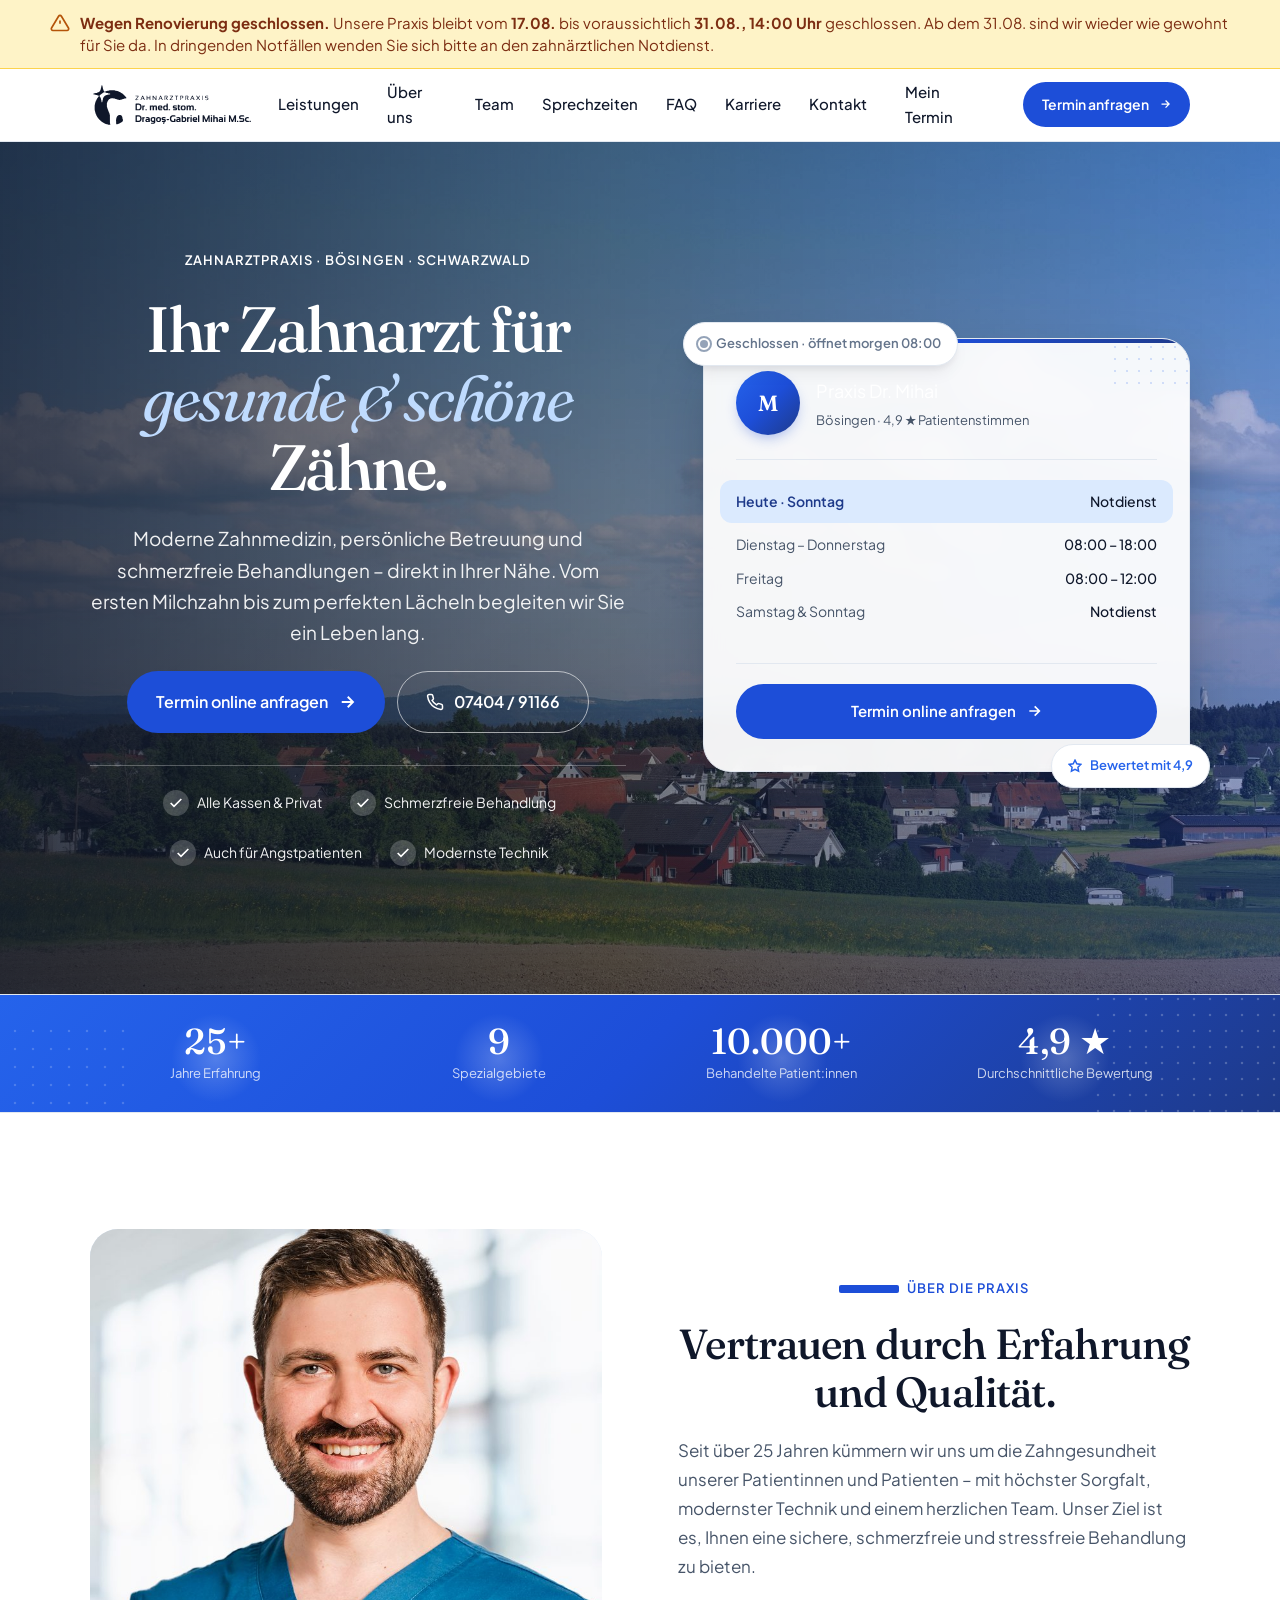
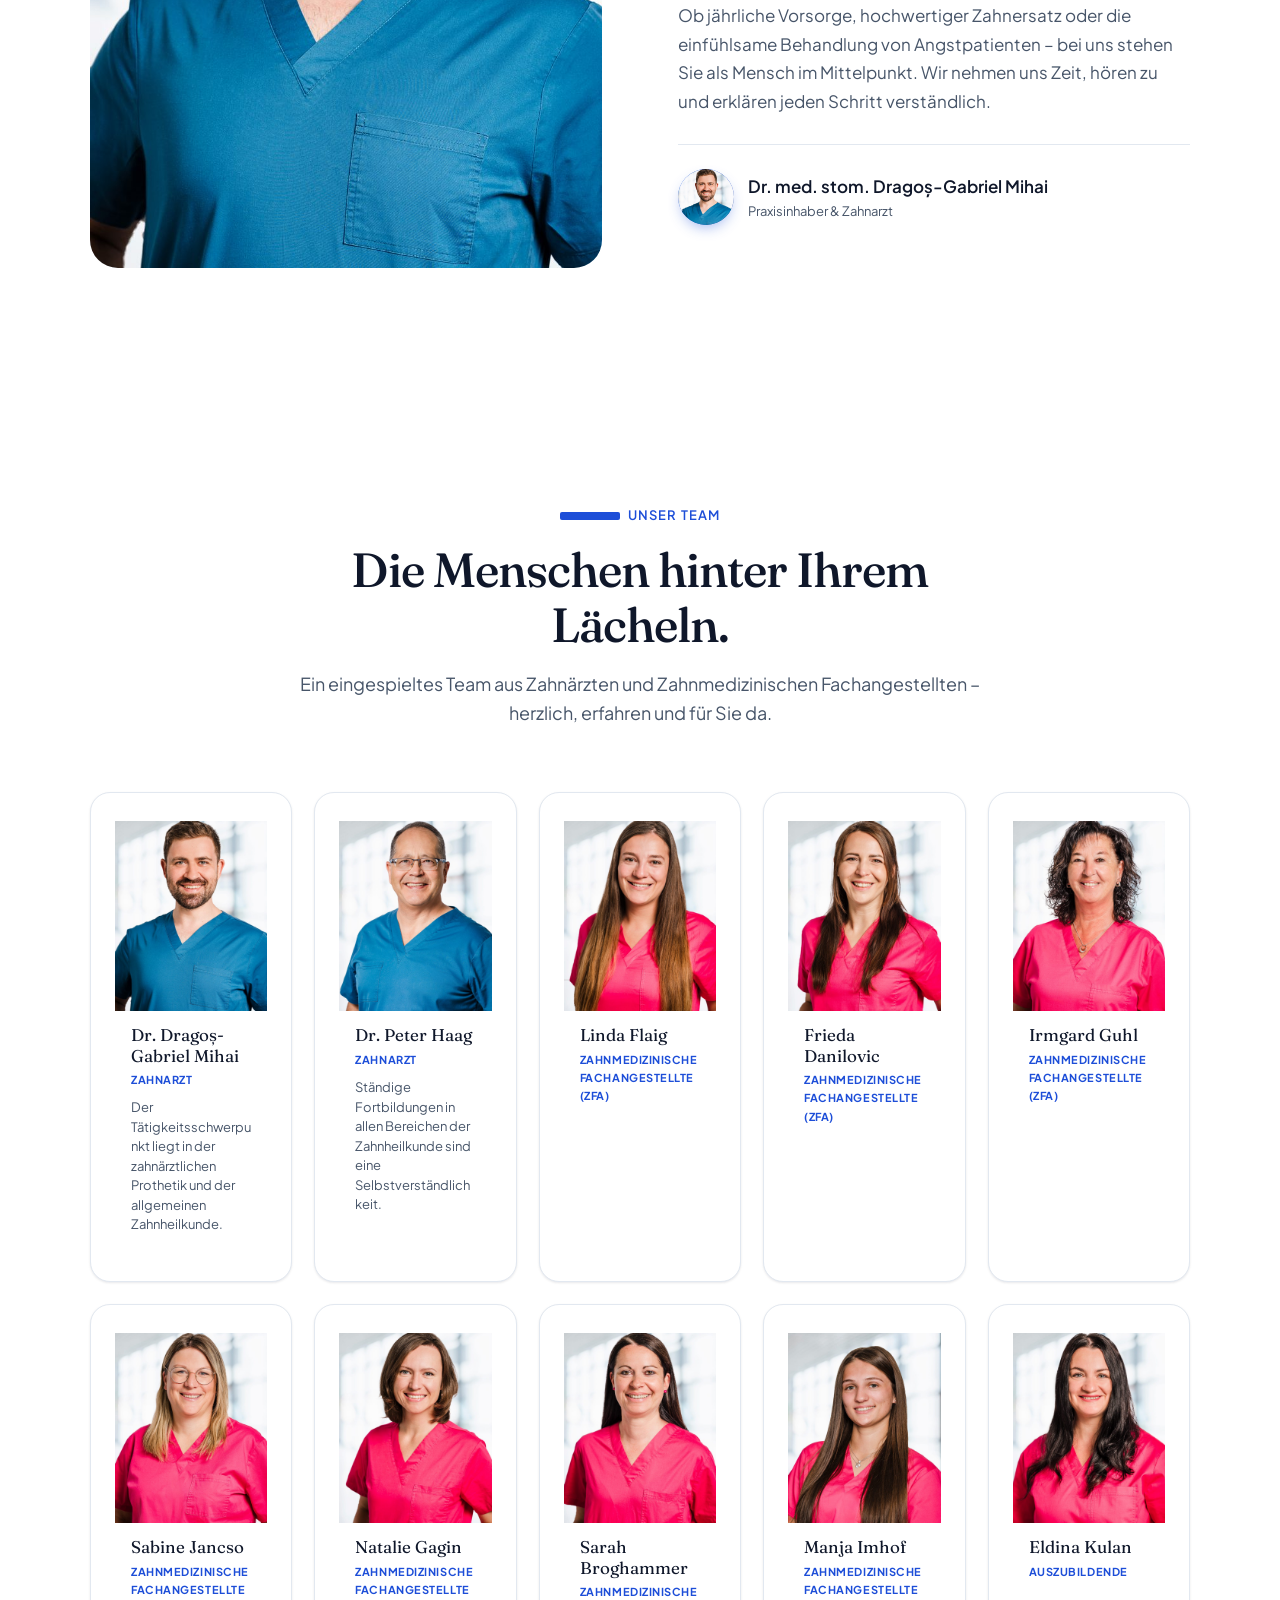
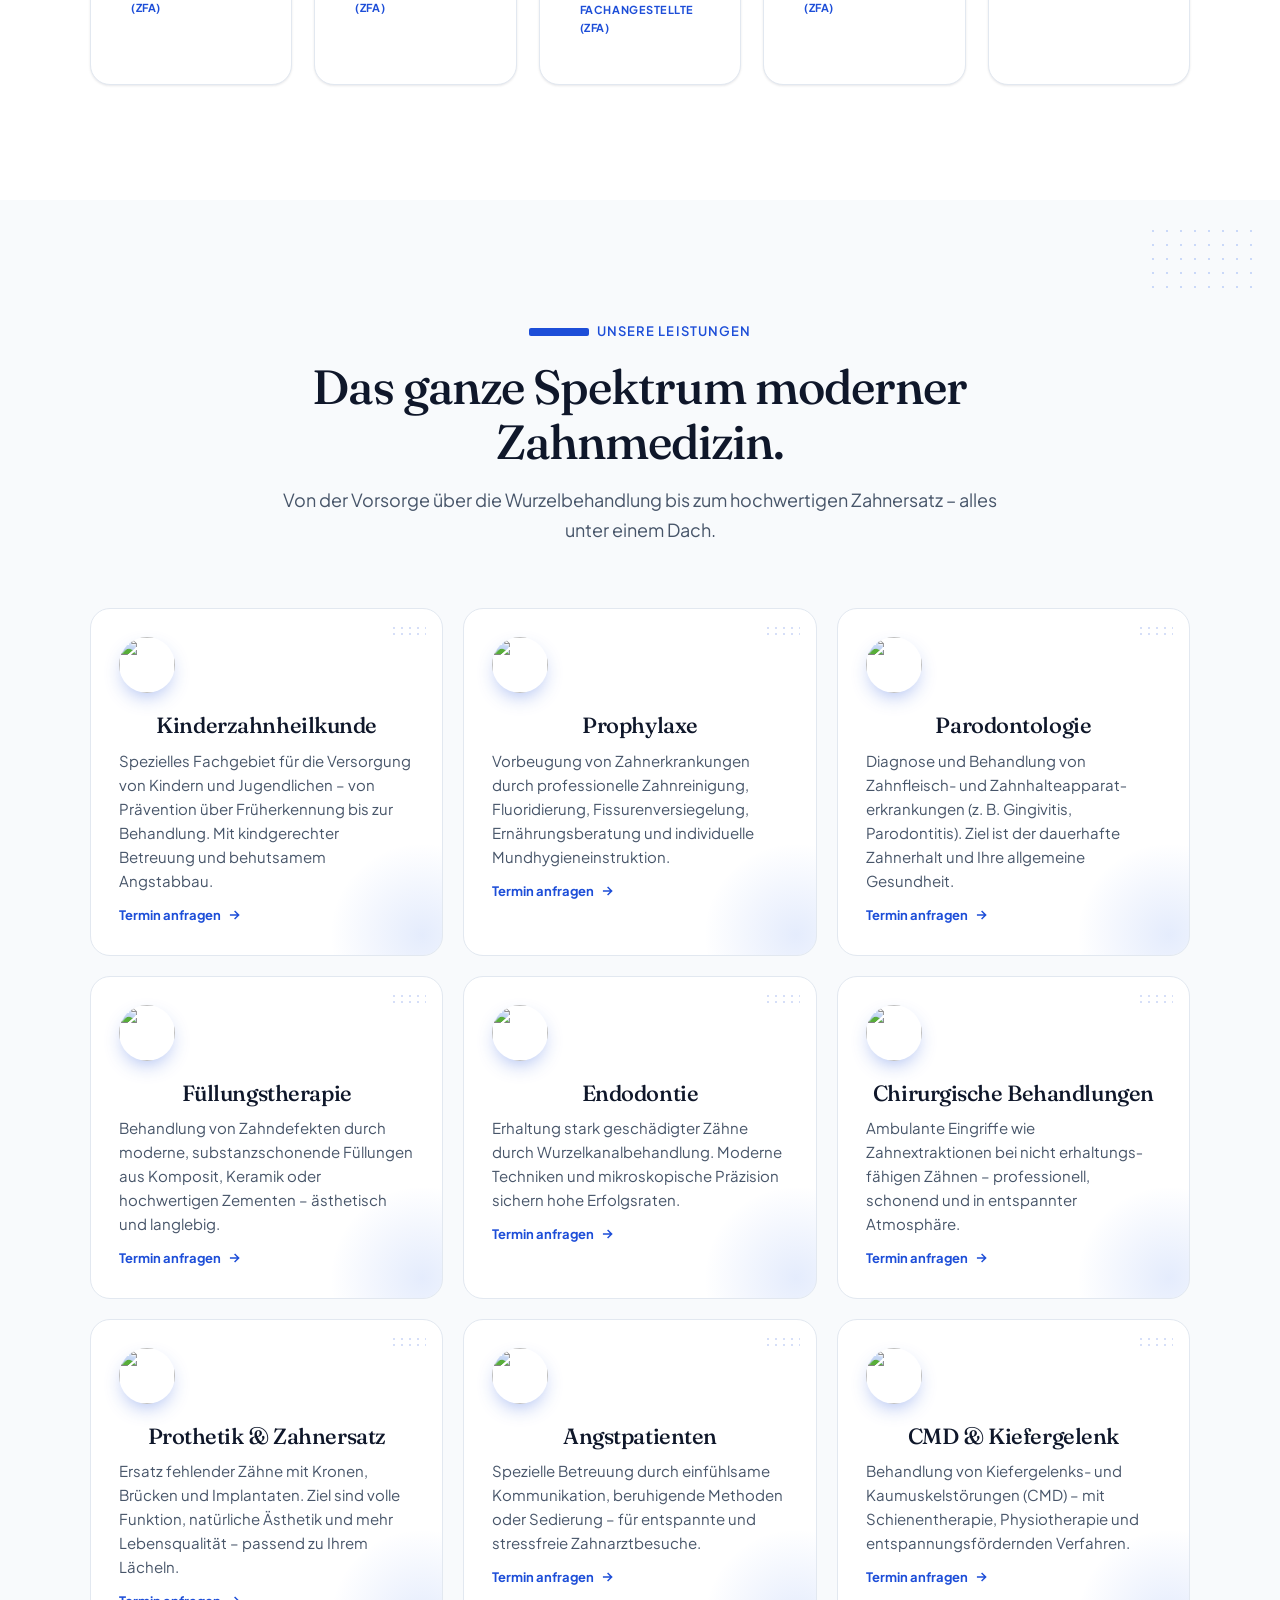
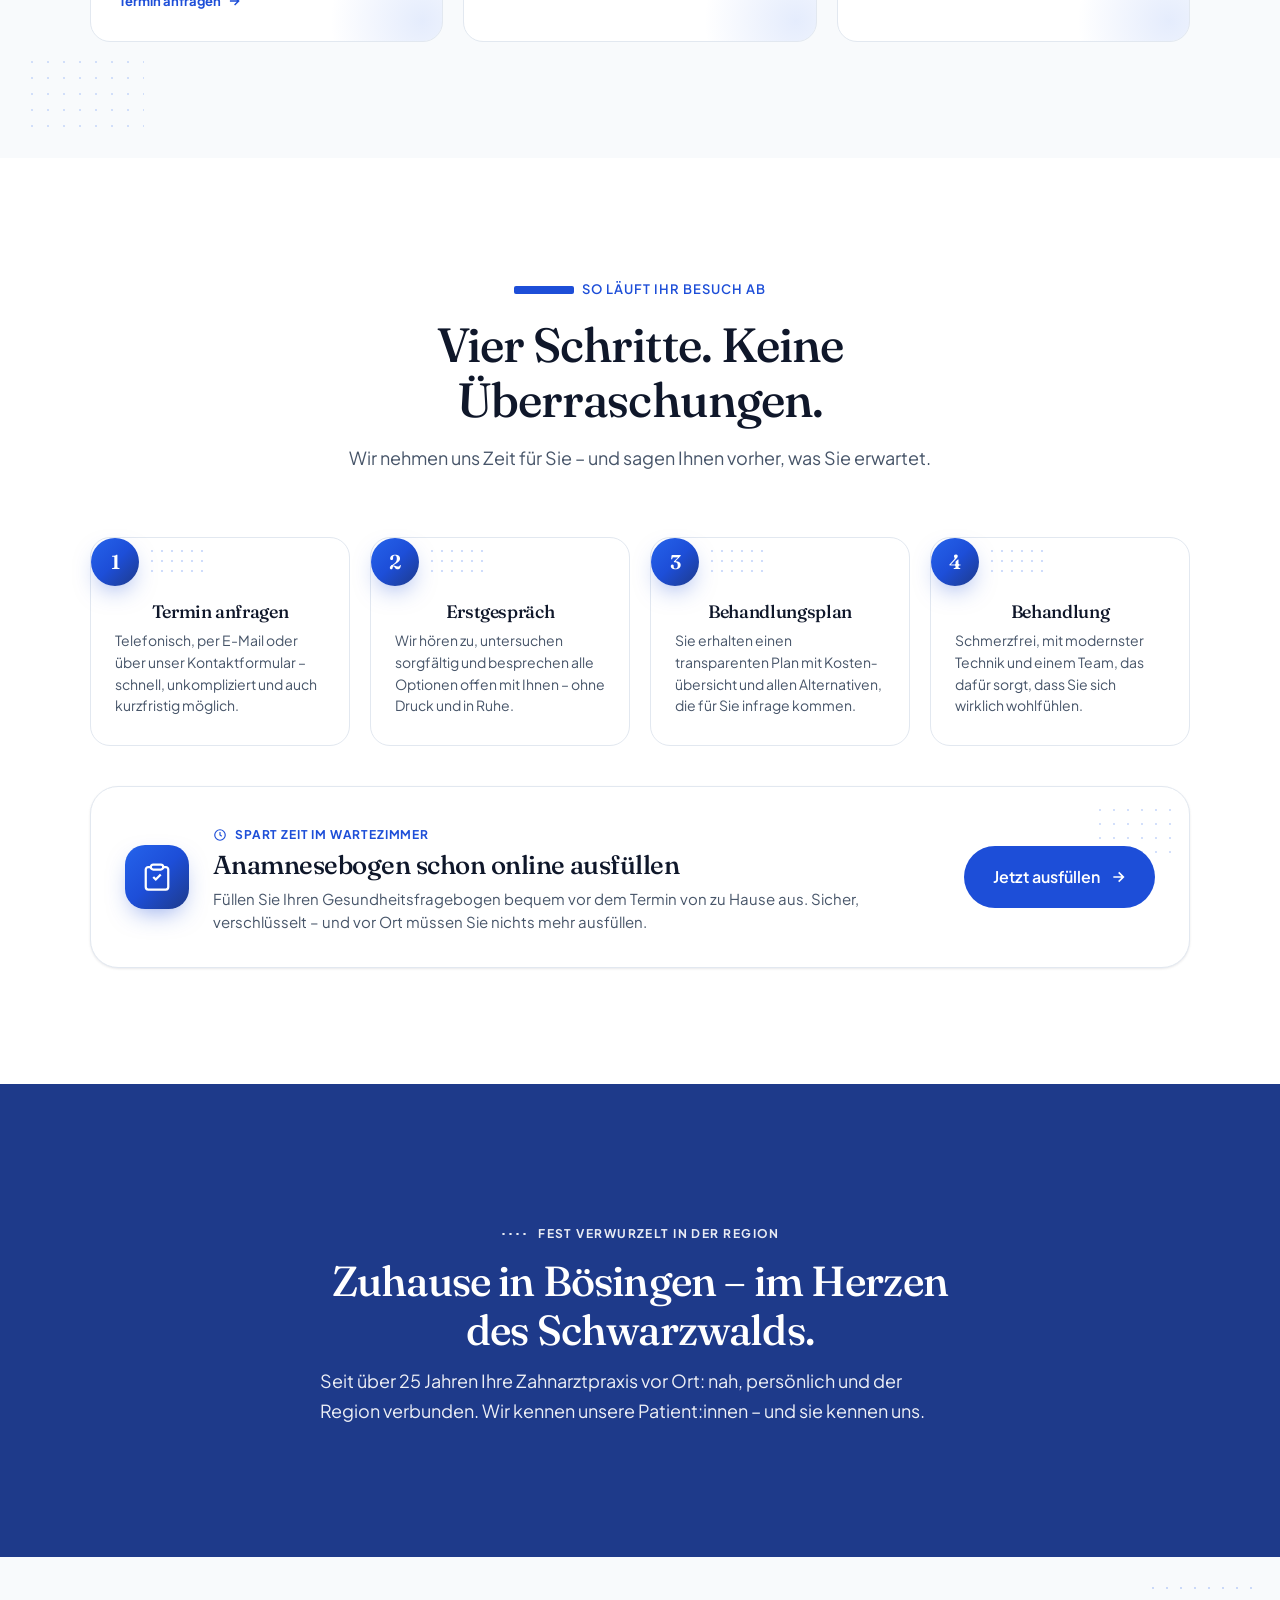
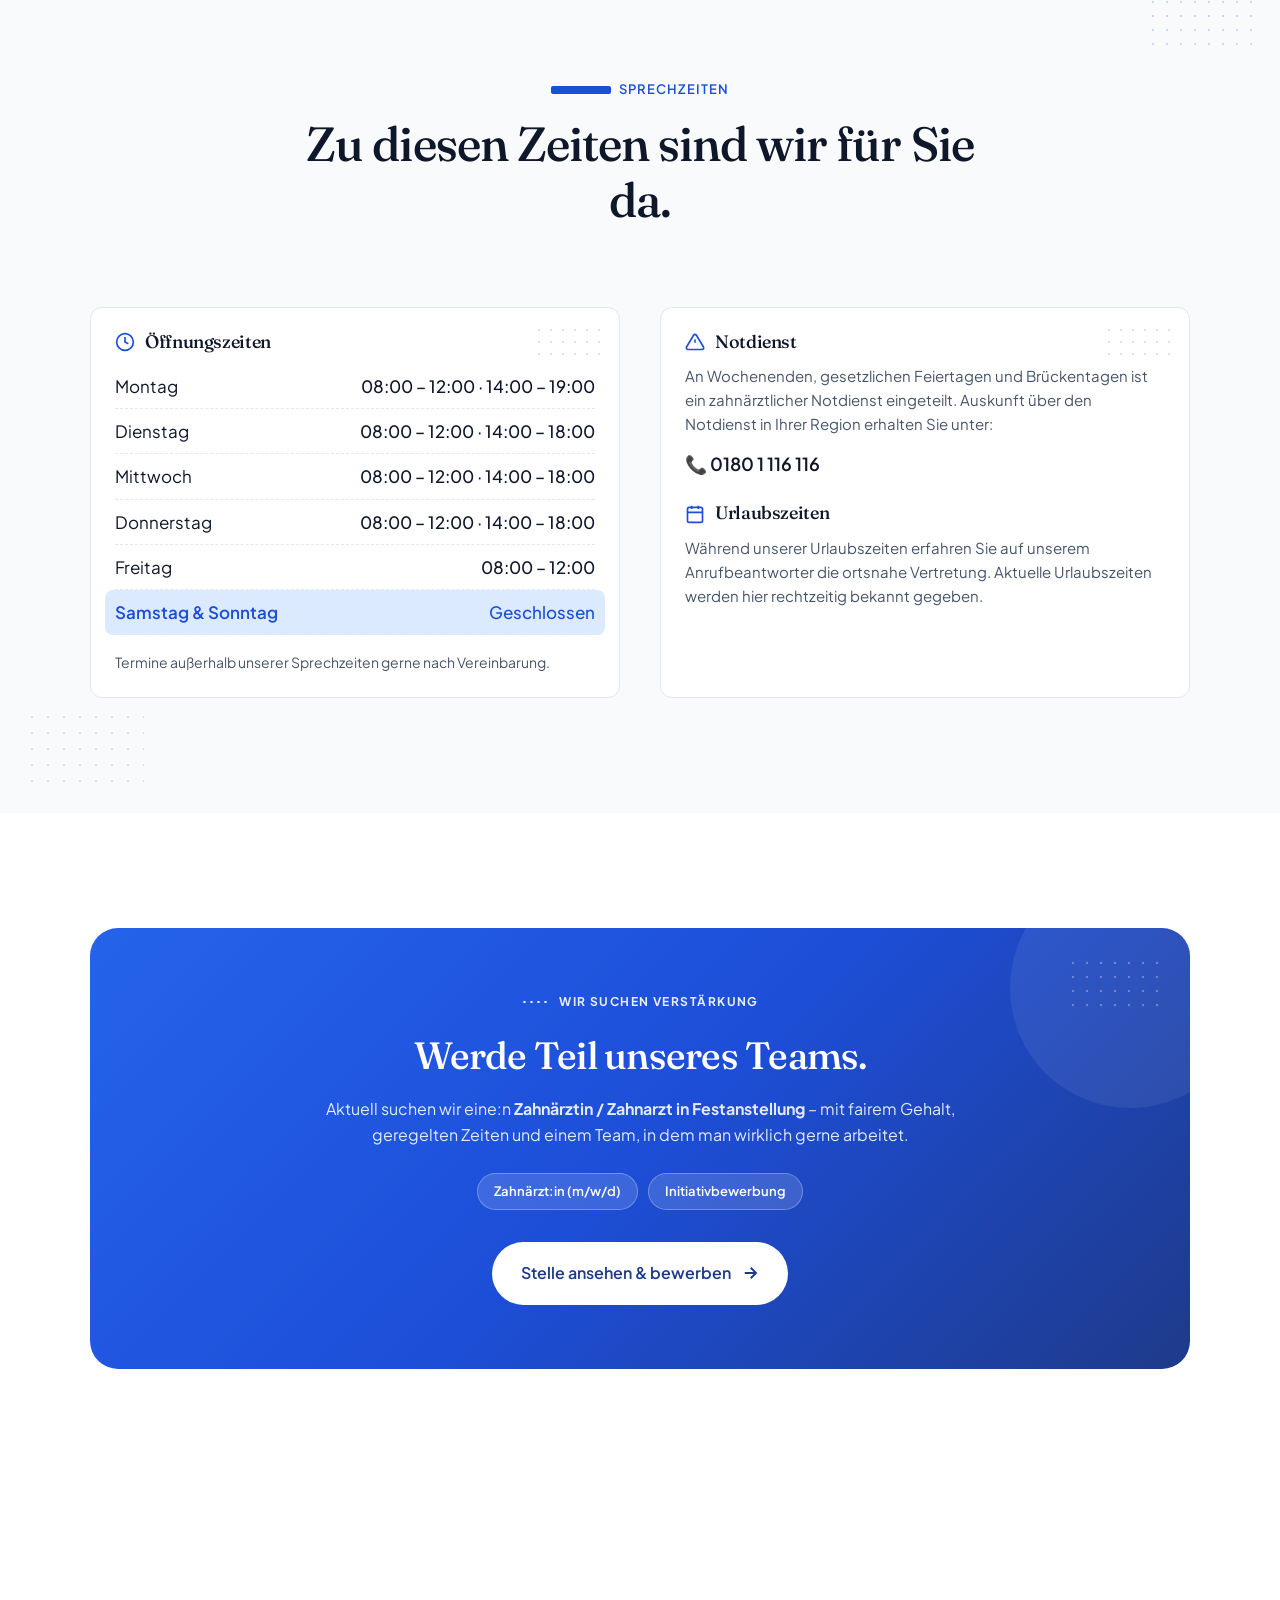
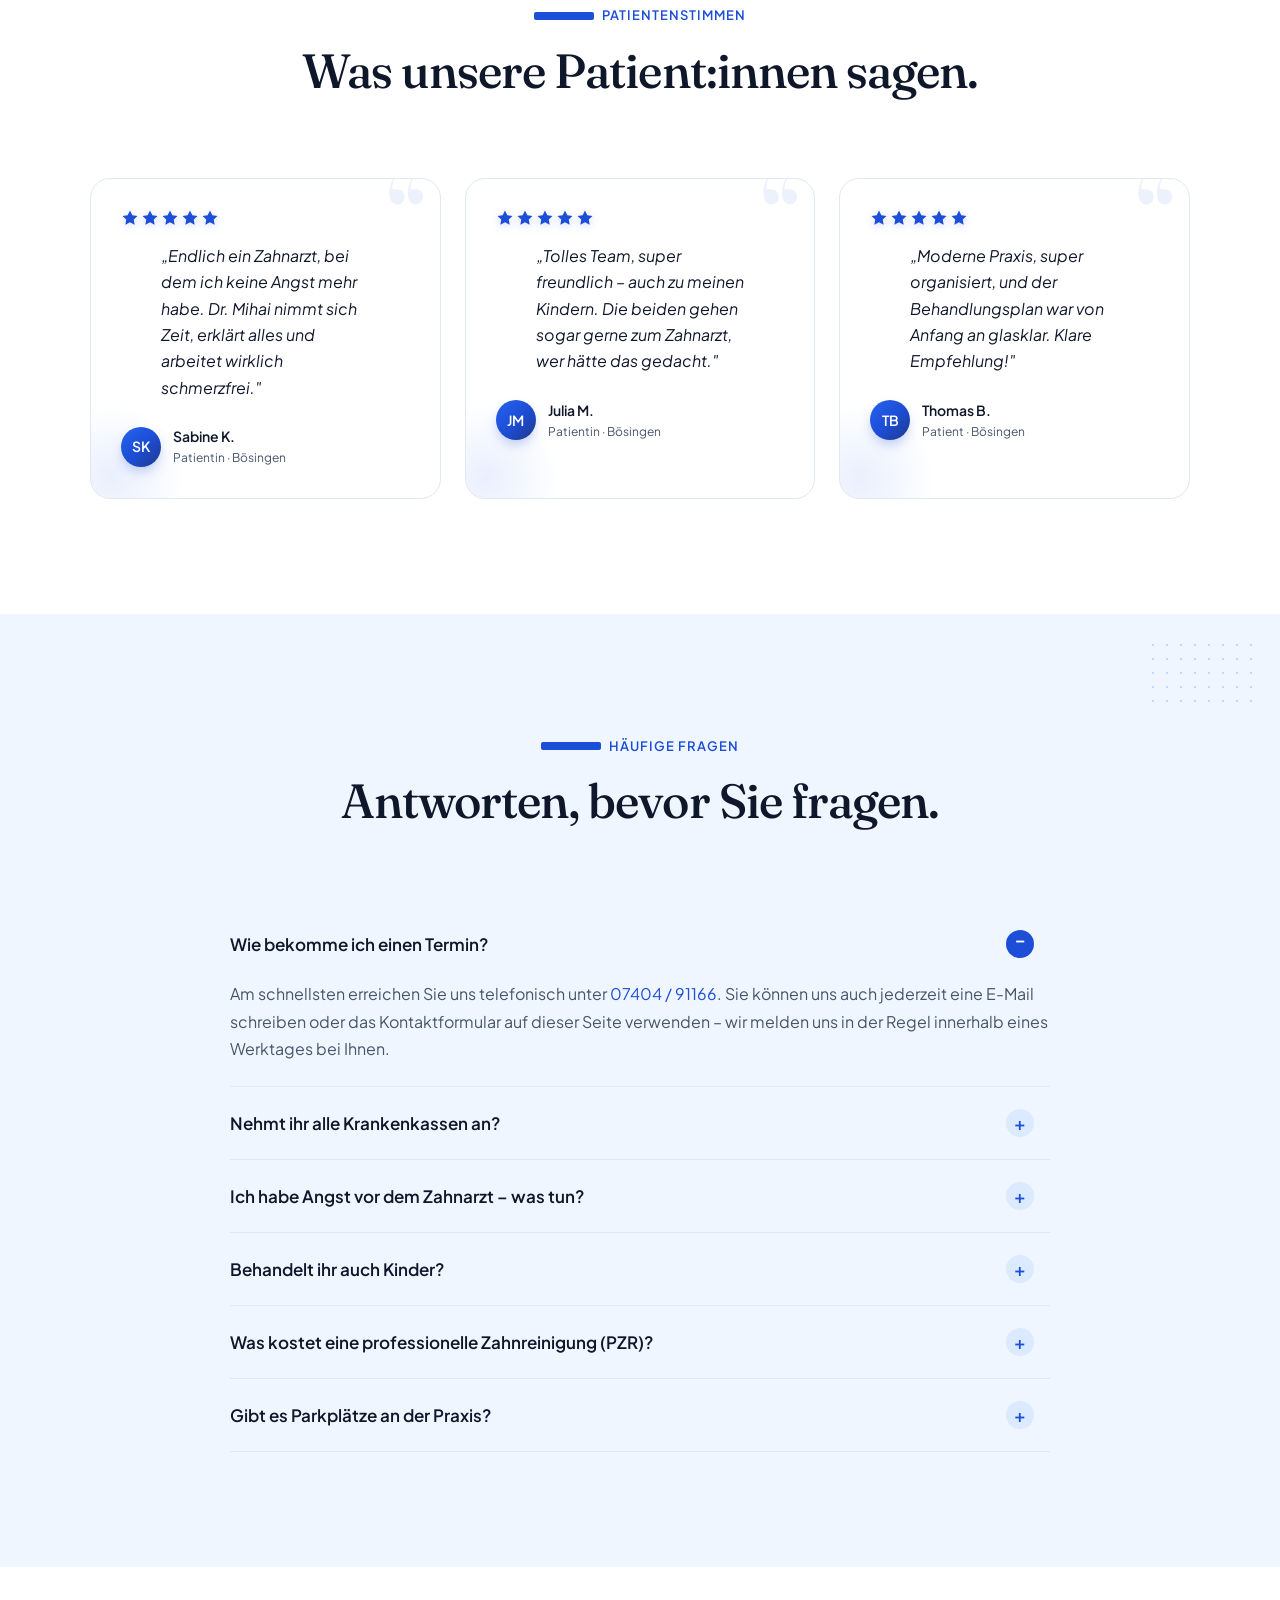
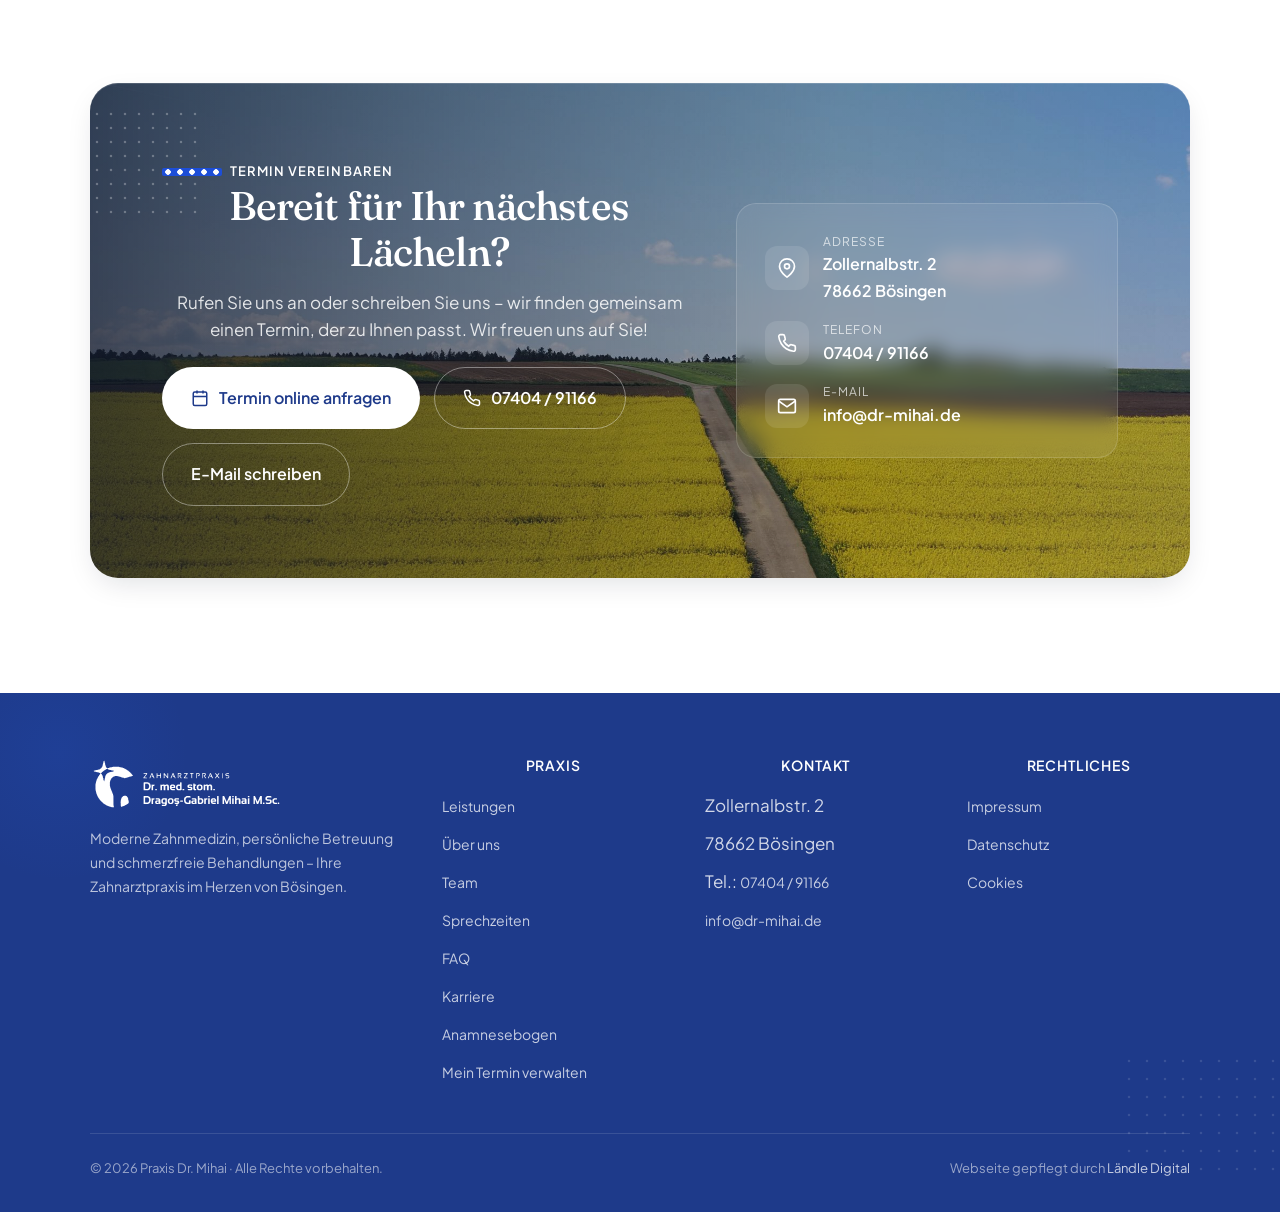
==== index.html @ 05f4e616 "Rename index 7.html to index.html" ====
<!DOCTYPE html>
<html lang="de-DE">
<head>
<meta charset="UTF-8" />
<meta name="viewport" content="width=device-width, initial-scale=1.0" />
<meta http-equiv="X-UA-Compatible" content="IE=edge" />

<!-- Primärer SEO-Block: Zahnarzt Bösingen -->
<title>Zahnarzt Bösingen · Praxis Dr. Mihai – Prophylaxe, Implantate, Angstpatienten</title>
<meta name="description" content="Zahnarztpraxis Dr. Mihai in Bösingen (Schwarzwald-Baar). Sanfte Zahnmedizin für die ganze Familie: Prophylaxe, Implantate, Kinderzahnheilkunde, Wurzelbehandlung &amp; Angstpatienten-Betreuung. ★ 4,9 · 25 Jahre Erfahrung · Termin online anfragen." />
<meta name="keywords" content="Zahnarzt Bösingen, Zahnarztpraxis Bösingen, Dr. Mihai, Zahnarzt 78662, Zahnarzt Schramberg, Zahnarzt Sulgen, Zahnarzt Rottweil, Zahnarzt Schwarzwald-Baar, Prophylaxe Bösingen, Implantate Bösingen, Kinderzahnarzt Bösingen, Angstpatienten Zahnarzt, Bleaching Bösingen, Wurzelbehandlung Bösingen, Notdienst Zahnarzt" />
<meta name="author" content="Zahnarztpraxis Dr. Mihai" />
<meta name="robots" content="index, follow, max-image-preview:large, max-snippet:-1" />
<meta name="googlebot" content="index, follow" />
<meta name="theme-color" content="#1d4ed8" />
<meta name="format-detection" content="telephone=yes" />
<meta name="geo.region" content="DE-BW" />
<meta name="geo.placename" content="Bösingen" />
<meta name="geo.position" content="48.224;8.522" />
<meta name="ICBM" content="48.224, 8.522" />

<!-- Canonical & Sprache -->
<link rel="canonical" href="https://www.dr-mihai.de/" />
<link rel="alternate" hreflang="de-DE" href="https://www.dr-mihai.de/" />
<link rel="alternate" hreflang="x-default" href="https://www.dr-mihai.de/" />

<!-- Open Graph -->
<meta property="og:type" content="website" />
<meta property="og:locale" content="de_DE" />
<meta property="og:site_name" content="Zahnarztpraxis Dr. Mihai" />
<meta property="og:title" content="Zahnarzt Bösingen · Praxis Dr. Mihai" />
<meta property="og:description" content="Sanfte Zahnmedizin in Bösingen: Prophylaxe, Implantate, Kinderzahnheilkunde, Angstpatienten. ★ 4,9 Bewertung." />
<meta property="og:url" content="https://www.dr-mihai.de/" />
<meta property="og:image" content="https://www.dr-mihai.de/og-image.jpg" />
<meta property="og:image:alt" content="Zahnarztpraxis Dr. Mihai in Bösingen" />
<meta property="og:image:width" content="800" />
<meta property="og:image:height" content="1000" />

<!-- Twitter / X -->
<meta name="twitter:card" content="summary_large_image" />
<meta name="twitter:title" content="Zahnarzt Bösingen · Praxis Dr. Mihai" />
<meta name="twitter:description" content="Sanfte Zahnmedizin in Bösingen. Termin online anfragen." />
<meta name="twitter:image" content="https://www.dr-mihai.de/og-image.jpg" />

<!-- Primäres Seitenbild (für Suchmaschinen-Vorschau) -->
<link rel="image_src" href="https://www.dr-mihai.de/og-image.jpg" />

<!-- Icons -->
<link rel="icon" type="image/svg+xml" href="logo-dark.svg" />
<link rel="apple-touch-icon" href="logo-dark.svg" />

<!-- Performance: Fonts & CSS -->
<link rel="preconnect" href="https://fonts.googleapis.com" />
<link rel="preconnect" href="https://fonts.gstatic.com" crossorigin />
<link rel="dns-prefetch" href="https://formsubmit.co" />
<link href="https://fonts.googleapis.com/css2?family=Fraunces:opsz,wght@9..144,400;9..144,500;9..144,600&family=Plus+Jakarta+Sans:wght@400;500;600;700&display=swap" rel="stylesheet" />
<link rel="stylesheet" href="style.css" />

<!-- Structured Data: Dentist / LocalBusiness -->
<script type="application/ld+json">
{
  "@context": "https://schema.org",
  "@type": "Dentist",
  "@id": "https://www.dr-mihai.de/#praxis",
  "name": "Zahnarztpraxis Dr. Mihai",
  "alternateName": "Praxis Dr. Mihai",
  "url": "https://www.dr-mihai.de/",
  "logo": "https://www.dr-mihai.de/logo.svg",
  "image": {
    "@type": "ImageObject",
    "url": "https://www.dr-mihai.de/og-image.jpg",
    "width": 800,
    "height": 1000,
    "caption": "Dr. med. stom. Dragoș-Gabriel Mihai – Zahnarztpraxis Dr. Mihai, Bösingen"
  },
  "primaryImageOfPage": "https://www.dr-mihai.de/og-image.jpg",
  "description": "Zahnarztpraxis Dr. Mihai in Bösingen – moderne Zahnmedizin von Prophylaxe und Implantaten bis Kinderzahnheilkunde und Angstpatienten-Betreuung.",
  "telephone": "+49 7404 91166",
  "email": "info@dr-mihai.de",
  "priceRange": "$$",
  "currenciesAccepted": "EUR",
  "paymentAccepted": "Bar, EC, Überweisung",
  "founder": { "@type": "Person", "name": "Dr. med. stom. Dragos Mihai", "jobTitle": "Zahnarzt" },
  "address": {
    "@type": "PostalAddress",
    "streetAddress": "Zollernalbstr. 2",
    "postalCode": "78662",
    "addressLocality": "Bösingen",
    "addressRegion": "BW",
    "addressCountry": "DE"
  },
  "geo": { "@type": "GeoCoordinates", "latitude": 48.224, "longitude": 8.522 },
  "hasMap": "https://www.google.com/maps/search/?api=1&query=Zollernalbstr.+2+78662+B%C3%B6singen",
  "areaServed": [
    { "@type": "City", "name": "Bösingen" },
    { "@type": "City", "name": "Schramberg" },
    { "@type": "City", "name": "Sulgen" },
    { "@type": "City", "name": "Rottweil" },
    { "@type": "City", "name": "Dunningen" },
    { "@type": "AdministrativeArea", "name": "Schwarzwald-Baar-Kreis" },
    { "@type": "AdministrativeArea", "name": "Landkreis Rottweil" }
  ],
  "openingHoursSpecification": [
    { "@type": "OpeningHoursSpecification", "dayOfWeek": ["Monday","Tuesday","Wednesday","Thursday"], "opens": "08:00", "closes": "12:30" },
    { "@type": "OpeningHoursSpecification", "dayOfWeek": ["Monday","Tuesday","Wednesday","Thursday"], "opens": "14:00", "closes": "18:00" },
    { "@type": "OpeningHoursSpecification", "dayOfWeek": "Friday", "opens": "08:00", "closes": "12:00" }
  ],
  "medicalSpecialty": ["Dentistry","PediatricDentistry","Periodontology","Endodontics","CosmeticDentistry","Prophylaxis"],
  "availableService": [
    { "@type": "MedicalProcedure", "name": "Professionelle Zahnreinigung (PZR)" },
    { "@type": "MedicalProcedure", "name": "Prophylaxe" },
    { "@type": "MedicalProcedure", "name": "Kinderzahnheilkunde" },
    { "@type": "MedicalProcedure", "name": "Parodontologie" },
    { "@type": "MedicalProcedure", "name": "Füllungstherapie" },
    { "@type": "MedicalProcedure", "name": "Endodontie (Wurzelkanalbehandlung)" },
    { "@type": "MedicalProcedure", "name": "Chirurgische Behandlungen" },
    { "@type": "MedicalProcedure", "name": "Prothetik und Zahnersatz" },
    { "@type": "MedicalProcedure", "name": "Behandlung von Angstpatienten" },
    { "@type": "MedicalProcedure", "name": "CMD-Diagnostik" },
    { "@type": "MedicalProcedure", "name": "Bleaching" }
  ],
  "potentialAction": {
    "@type": "ReserveAction",
    "name": "Termin online anfragen",
    "target": "https://www.dr-mihai.de/#kontakt"
  }
}
</script>

<!-- Structured Data: WebSite -->
<script type="application/ld+json">
{
  "@context": "https://schema.org",
  "@type": "WebSite",
  "name": "Zahnarztpraxis Dr. Mihai",
  "url": "https://www.dr-mihai.de/",
  "inLanguage": "de-DE",
  "publisher": { "@id": "https://www.dr-mihai.de/#praxis" }
}
</script>

<!-- Structured Data: BreadcrumbList -->
<script type="application/ld+json">
{
  "@context": "https://schema.org",
  "@type": "BreadcrumbList",
  "itemListElement": [
    { "@type": "ListItem", "position": 1, "name": "Startseite", "item": "https://www.dr-mihai.de/" }
  ]
}
</script>

<!-- Structured Data: FAQ (Auszug der FAQ-Sektion) -->
<script type="application/ld+json">
{
  "@context": "https://schema.org",
  "@type": "FAQPage",
  "mainEntity": [
    {
      "@type": "Question",
      "name": "Wie bekomme ich einen Termin in der Praxis Dr. Mihai?",
      "acceptedAnswer": { "@type": "Answer", "text": "Telefonisch unter 07404 / 91166, per E-Mail an info@dr-mihai.de oder direkt über das Online-Anfrageformular auf unserer Website. Akut-Termine erhalten Sie meist innerhalb von 24 Stunden." }
    },
    {
      "@type": "Question",
      "name": "Behandelt die Praxis Dr. Mihai auch Angstpatienten?",
      "acceptedAnswer": { "@type": "Answer", "text": "Ja. Wir nehmen uns extra Zeit für Angstpatienten, erklären jeden Schritt verständlich und bieten bei Bedarf eine Sedierung. Probetermine zum Kennenlernen ohne Behandlung sind ausdrücklich möglich." }
    },
    {
      "@type": "Question",
      "name": "Ist die Praxis Dr. Mihai barrierefrei erreichbar?",
      "acceptedAnswer": { "@type": "Answer", "text": "Ja, der Zugang zur Praxis in der Zollernalbstr. 2 in Bösingen ist barrierefrei. Direkt an der Praxis stehen Patient:innen-Parkplätze zur Verfügung." }
    },
    {
      "@type": "Question",
      "name": "Welche Kassen werden akzeptiert?",
      "acceptedAnswer": { "@type": "Answer", "text": "Wir behandeln alle gesetzlich und privat Versicherten. Bei Wahlleistungen besprechen wir die Kosten vorher transparent und persönlich mit Ihnen." }
    }
  ]
}
</script>
</head>
<body>

<!-- ============================================================
     SCHLIESSUNGS-HINWEIS (Renovierung)
============================================================= -->
<div class="closure-note" role="status">
  <div class="shell closure-note__inner">
    <svg class="closure-note__icon" viewBox="0 0 24 24" width="20" height="20" fill="none" stroke="currentColor" stroke-width="2" aria-hidden="true"><path d="M12 9v4m0 4h.01M10.29 3.86 1.82 18a2 2 0 0 0 1.71 3h16.94a2 2 0 0 0 1.71-3L13.71 3.86a2 2 0 0 0-3.42 0z"/></svg>
    <p class="closure-note__text">
      <strong>Wegen Renovierung geschlossen.</strong>
      Unsere Praxis bleibt vom <strong>17.08.</strong> bis voraussichtlich <strong>31.08., 14:00&nbsp;Uhr</strong> geschlossen. Ab dem 31.08. sind wir wieder wie gewohnt für Sie da. In dringenden Notfällen wenden Sie sich bitte an den zahnärztlichen Notdienst.
    </p>
  </div>
</div>

<!-- ============================================================
     TOPBAR
============================================================= -->
<header class="topbar">
  <div class="shell topbar__inner">
    <a href="index.html" class="topbar__logo" aria-label="Praxis Dr. Mihai – Startseite">
      <img src="logo-dark.svg" alt="Praxis Dr. Mihai" class="topbar__logo-mark" />
    </a>
    <nav class="topbar__nav" aria-label="Hauptnavigation">
      <a href="#leistungen">Leistungen</a>
      <a href="#ueber-uns">Über uns</a>
      <a href="#team">Team</a>
      <a href="#sprechzeiten">Sprechzeiten</a>
      <a href="#faq">FAQ</a>
      <a href="karriere.html">Karriere</a>
      <a href="#kontakt">Kontakt</a>
      <a href="#" class="topbar__mgmt" data-dm-booking-manage>Mein Termin</a>
    </nav>
    <a href="#kontakt" class="btn btn--primary btn--sm topbar__cta" data-dm-booking-open>
      Termin anfragen
      <svg viewBox="0 0 24 24" width="14" height="14" fill="none" stroke="currentColor" stroke-width="2.5"><path d="M5 12h14M13 5l7 7-7 7"/></svg>
    </a>
    <button class="burger" id="burger" aria-label="Menü öffnen" aria-expanded="false">
      <span></span><span></span><span></span>
    </button>
  </div>
  <div class="topbar__mobile" id="topbarMobile">
    <a href="#leistungen">Leistungen</a>
    <a href="#ueber-uns">Über uns</a>
    <a href="#team">Team</a>
    <a href="#sprechzeiten">Sprechzeiten</a>
    <a href="#faq">FAQ</a>
    <a href="karriere.html">Karriere</a>
    <a href="#kontakt">Kontakt</a>
    <a href="#" data-dm-booking-manage>Mein Termin verwalten</a>
    <a href="#" class="btn btn--primary btn--block" data-dm-booking-open>Termin online anfragen</a>
  </div>
</header>

<main>

<!-- ============================================================
     HERO
============================================================= -->
<section class="hero">
  <div class="shell hero__inner">
    <div class="hero__content">
      <span class="eyebrow eyebrow--dots">Zahnarztpraxis · Bösingen · Schwarzwald</span>
      <h1>Ihr Zahnarzt für<br/><em>gesunde &amp; schöne</em> Zähne.</h1>
      <p class="hero__sub">
        Moderne Zahnmedizin, persönliche Betreuung und schmerzfreie Behandlungen –
        direkt in Ihrer Nähe. Vom ersten Milchzahn bis zum perfekten Lächeln
        begleiten wir Sie ein Leben lang.
      </p>
      <div class="hero__cta">
        <a href="#" class="btn btn--primary btn--lg" data-dm-booking-open>
          Termin online anfragen
          <svg viewBox="0 0 24 24" width="18" height="18" fill="none" stroke="currentColor" stroke-width="2.5"><path d="M5 12h14M13 5l7 7-7 7"/></svg>
        </a>
        <a href="tel:+49740491166" class="btn btn--ghost btn--lg">
          <svg viewBox="0 0 24 24" width="18" height="18" fill="none" stroke="currentColor" stroke-width="2"><path d="M22 16.92v3a2 2 0 0 1-2.18 2 19.79 19.79 0 0 1-8.63-3.07 19.5 19.5 0 0 1-6-6 19.79 19.79 0 0 1-3.07-8.67A2 2 0 0 1 4.11 2h3a2 2 0 0 1 2 1.72 12.84 12.84 0 0 0 .7 2.81 2 2 0 0 1-.45 2.11L8.09 9.91a16 16 0 0 0 6 6l1.27-1.27a2 2 0 0 1 2.11-.45 12.84 12.84 0 0 0 2.81.7A2 2 0 0 1 22 16.92z"/></svg>
          07404 / 91166
        </a>
      </div>
      <ul class="hero__trust">
        <li><svg viewBox="0 0 24 24" width="18" height="18" fill="none" stroke="currentColor" stroke-width="2.5"><path d="M20 6 9 17l-5-5"/></svg> Alle Kassen &amp; Privat</li>
        <li><svg viewBox="0 0 24 24" width="18" height="18" fill="none" stroke="currentColor" stroke-width="2.5"><path d="M20 6 9 17l-5-5"/></svg> Schmerzfreie Behandlung</li>
        <li><svg viewBox="0 0 24 24" width="18" height="18" fill="none" stroke="currentColor" stroke-width="2.5"><path d="M20 6 9 17l-5-5"/></svg> Auch für Angstpatienten</li>
        <li><svg viewBox="0 0 24 24" width="18" height="18" fill="none" stroke="currentColor" stroke-width="2.5"><path d="M20 6 9 17l-5-5"/></svg> Modernste Technik</li>
      </ul>
    </div>

    <aside class="hero__visual">
      <span class="hero-badge hero-badge--tl" data-status-badge>
        <span class="pulse"></span> Heute geöffnet
      </span>
      <div class="hero-card">
        <div class="hero-card__top">
          <div class="hero-card__avatar" aria-hidden="true">M</div>
          <div>
            <div class="hero-card__title">Praxis Dr. Mihai</div>
            <div class="hero-card__meta">Bösingen · 4,9 ★ Patientenstimmen</div>
          </div>
        </div>
        <div class="hero-card__hours">
          <div class="hero-card__row is-today" data-status-today>
            <span data-status-today-label>Heute</span><span data-status-today-hours>08:00 – 19:00</span>
          </div>
          <div class="hero-card__row"><span>Dienstag – Donnerstag</span><span>08:00 – 18:00</span></div>
          <div class="hero-card__row"><span>Freitag</span><span>08:00 – 12:00</span></div>
          <div class="hero-card__row"><span>Samstag &amp; Sonntag</span><span>Notdienst</span></div>
        </div>
        <div class="hero-card__cta">
          <a href="#" class="btn btn--primary" data-dm-booking-open>
            Termin online anfragen
            <svg viewBox="0 0 24 24" width="16" height="16" fill="none" stroke="currentColor" stroke-width="2.5"><path d="M5 12h14M13 5l7 7-7 7"/></svg>
          </a>
        </div>
      </div>
      <span class="hero-badge hero-badge--br">
        <svg viewBox="0 0 24 24" width="14" height="14" fill="none" stroke="currentColor" stroke-width="2.5"><path d="m12 2 3.09 6.26L22 9.27l-5 4.87 1.18 6.88L12 17.77l-6.18 3.25L7 14.14 2 9.27l6.91-1.01L12 2z"/></svg>
        Bewertet mit 4,9
      </span>
    </aside>
  </div>
</section>

<!-- ============================================================
     TRUST STRIP
============================================================= -->
<section class="trust-strip">
  <div class="shell trust-strip__inner">
    <div class="trust-stat">
      <div class="trust-stat__num">25+</div>
      <div class="trust-stat__label">Jahre Erfahrung</div>
    </div>
    <div class="trust-stat">
      <div class="trust-stat__num">9</div>
      <div class="trust-stat__label">Spezialgebiete</div>
    </div>
    <div class="trust-stat">
      <div class="trust-stat__num">10.000+</div>
      <div class="trust-stat__label">Behandelte Patient:innen</div>
    </div>
    <div class="trust-stat">
      <div class="trust-stat__num">4,9 ★</div>
      <div class="trust-stat__label">Durchschnittliche Bewertung</div>
    </div>
  </div>
</section>

<!-- ============================================================
     ÜBER UNS / VERTRAUEN
============================================================= -->
<section class="section" id="ueber-uns">
  <div class="shell split">
    <div class="split__media">
      <img src="team-2.jpg" alt="Dr. med. stom. Dragoș-Gabriel Mihai" class="split__media-photo" width="800" height="1000" loading="lazy" />
    </div>
    <div class="split__content">
      <span class="eyebrow eyebrow--dots">Über die Praxis</span>
      <h2>Vertrauen durch Erfahrung und Qualität.</h2>
      <p>
        Seit über 25 Jahren kümmern wir uns um die Zahngesundheit unserer
        Patientinnen und Patienten – mit höchster Sorgfalt, modernster Technik
        und einem herzlichen Team. Unser Ziel ist es, Ihnen eine sichere,
        schmerzfreie und stressfreie Behandlung zu bieten.
      </p>
      <p>
        Ob jährliche Vorsorge, hochwertiger Zahnersatz oder die einfühlsame
        Behandlung von Angstpatienten – bei uns stehen Sie als Mensch im
        Mittelpunkt. Wir nehmen uns Zeit, hören zu und erklären jeden Schritt
        verständlich.
      </p>
      <div class="split__sign">
        <img src="team-2.jpg" alt="" class="split__sign-avatar" width="56" height="56" loading="lazy" />
        <div>
          <div class="split__sign-name">Dr. med. stom. Dragoș-Gabriel Mihai</div>
          <div class="split__sign-role">Praxisinhaber &amp; Zahnarzt</div>
        </div>
      </div>
    </div>
  </div>
</section>

<!-- ============================================================
     TEAM
============================================================= -->
<section class="section" id="team">
  <div class="shell">
    <div class="section-head">
      <span class="eyebrow eyebrow--center eyebrow--dots">Unser Team</span>
      <h2>Die Menschen hinter Ihrem Lächeln.</h2>
      <p>Ein eingespieltes Team aus Zahnärzten und Zahnmedizinischen Fachangestellten – herzlich, erfahren und für Sie da.</p>
    </div>

    <div class="team-grid">
      <figure class="team-card">
        <img src="team-2.jpg" alt="Dr. med. stom. Dragoș-Gabriel Mihai" width="800" height="1000" loading="lazy" />
        <figcaption>
          <span class="team-card__name">Dr. Dragoș-Gabriel Mihai</span>
          <span class="team-card__role">Zahnarzt</span>
          <p class="team-card__desc">Der Tätigkeitsschwerpunkt liegt in der zahnärztlichen Prothetik und der allgemeinen Zahnheilkunde.</p>
        </figcaption>
      </figure>
      <figure class="team-card">
        <img src="team-1.jpg" alt="Dr. Peter Haag" width="800" height="1000" loading="lazy" />
        <figcaption>
          <span class="team-card__name">Dr. Peter Haag</span>
          <span class="team-card__role">Zahnarzt</span>
          <p class="team-card__desc">Ständige Fortbildungen in allen Bereichen der Zahnheilkunde sind eine Selbstverständlichkeit.</p>
        </figcaption>
      </figure>
      <figure class="team-card">
        <img src="team-6.jpg" alt="Linda Flaig" width="800" height="1000" loading="lazy" />
        <figcaption>
          <span class="team-card__name">Linda Flaig</span>
          <span class="team-card__role">Zahnmedizinische Fachangestellte (ZFA)</span>
        </figcaption>
      </figure>
      <figure class="team-card">
        <img src="team-7.jpg" alt="Frieda Danilovic" width="800" height="1000" loading="lazy" />
        <figcaption>
          <span class="team-card__name">Frieda Danilovic</span>
          <span class="team-card__role">Zahnmedizinische Fachangestellte (ZFA)</span>
        </figcaption>
      </figure>
      <figure class="team-card">
        <img src="team-5.jpg" alt="Irmgard Guhl" width="800" height="1000" loading="lazy" />
        <figcaption>
          <span class="team-card__name">Irmgard Guhl</span>
          <span class="team-card__role">Zahnmedizinische Fachangestellte (ZFA)</span>
        </figcaption>
      </figure>
      <figure class="team-card">
        <img src="team-3.jpg" alt="Sabine Jancso" width="800" height="1000" loading="lazy" />
        <figcaption>
          <span class="team-card__name">Sabine Jancso</span>
          <span class="team-card__role">Zahnmedizinische Fachangestellte (ZFA)</span>
        </figcaption>
      </figure>
      <figure class="team-card">
        <img src="team-8.jpg" alt="Natalie Gagin" width="800" height="1000" loading="lazy" />
        <figcaption>
          <span class="team-card__name">Natalie Gagin</span>
          <span class="team-card__role">Zahnmedizinische Fachangestellte (ZFA)</span>
        </figcaption>
      </figure>
      <figure class="team-card">
        <img src="team-4.jpg" alt="Sarah Broghammer" width="800" height="1000" loading="lazy" />
        <figcaption>
          <span class="team-card__name">Sarah Broghammer</span>
          <span class="team-card__role">Zahnmedizinische Fachangestellte (ZFA)</span>
        </figcaption>
      </figure>
      <figure class="team-card">
        <img src="team-10.jpg" alt="Manja Imhof" width="800" height="1000" loading="lazy" />
        <figcaption>
          <span class="team-card__name">Manja Imhof</span>
          <span class="team-card__role">Zahnmedizinische Fachangestellte (ZFA)</span>
        </figcaption>
      </figure>
      <figure class="team-card">
        <img src="team-9.jpg" alt="Eldina Kulan" width="800" height="1000" loading="lazy" />
        <figcaption>
          <span class="team-card__name">Eldina Kulan</span>
          <span class="team-card__role">Auszubildende</span>
        </figcaption>
      </figure>
    </div>
  </div>
</section>

<!-- ============================================================
     LEISTUNGEN
============================================================= -->
<section class="section section--soft" id="leistungen">
  <div class="shell">
    <div class="section-head">
      <span class="eyebrow eyebrow--center eyebrow--dots">Unsere Leistungen</span>
      <h2>Das ganze Spektrum moderner Zahnmedizin.</h2>
      <p>Von der Vorsorge über die Wurzelbehandlung bis zum hochwertigen Zahnersatz – alles unter einem Dach.</p>
    </div>

    <div class="services">
      <article class="service-card">
        <div class="service-card__icon service-card__icon--badge">
          <img src="icons/Icon1_Kinderzahnheilkunde.svg" alt="" width="56" height="56" loading="lazy" />
        </div>
        <h3>Kinderzahnheilkunde</h3>
        <p>Spezielles Fachgebiet für die Versorgung von Kindern und Jugendlichen – von Prävention über Früherkennung bis zur Behandlung. Mit kindgerechter Betreuung und behutsamem Angstabbau.</p>
      </article>

      <article class="service-card">
        <div class="service-card__icon service-card__icon--badge">
          <img src="icons/Icon2_Prophylaxe.svg" alt="" width="56" height="56" loading="lazy" />
        </div>
        <h3>Prophylaxe</h3>
        <p>Vorbeugung von Zahnerkrankungen durch professionelle Zahnreinigung, Fluoridierung, Fissurenversiegelung, Ernährungsberatung und individuelle Mundhygiene­instruktion.</p>
      </article>

      <article class="service-card">
        <div class="service-card__icon service-card__icon--badge">
          <img src="icons/Icon3_Parodontologie-2.svg" alt="" width="56" height="56" loading="lazy" />
        </div>
        <h3>Parodontologie</h3>
        <p>Diagnose und Behandlung von Zahnfleisch- und Zahnhalteapparat­erkrankungen (z. B. Gingivitis, Parodontitis). Ziel ist der dauerhafte Zahnerhalt und Ihre allgemeine Gesundheit.</p>
      </article>

      <article class="service-card">
        <div class="service-card__icon service-card__icon--badge">
          <img src="icons/Icon4_Fullungstherapie.svg" alt="" width="56" height="56" loading="lazy" />
        </div>
        <h3>Füllungstherapie</h3>
        <p>Behandlung von Zahndefekten durch moderne, substanzschonende Füllungen aus Komposit, Keramik oder hochwertigen Zementen – ästhetisch und langlebig.</p>
      </article>

      <article class="service-card">
        <div class="service-card__icon service-card__icon--badge">
          <img src="icons/Icon5_Endodontie.svg" alt="" width="56" height="56" loading="lazy" />
        </div>
        <h3>Endodontie</h3>
        <p>Erhaltung stark geschädigter Zähne durch Wurzelkanal­behandlung. Moderne Techniken und mikroskopische Präzision sichern hohe Erfolgsraten.</p>
      </article>

      <article class="service-card">
        <div class="service-card__icon service-card__icon--badge">
          <img src="icons/Icon6_Chirurgische.svg" alt="" width="56" height="56" loading="lazy" />
        </div>
        <h3>Chirurgische Behandlungen</h3>
        <p>Ambulante Eingriffe wie Zahnextraktionen bei nicht erhaltungs­fähigen Zähnen – professionell, schonend und in entspannter Atmosphäre.</p>
      </article>

      <article class="service-card">
        <div class="service-card__icon service-card__icon--badge">
          <img src="icons/Icon7_Prothetik.svg" alt="" width="56" height="56" loading="lazy" />
        </div>
        <h3>Prothetik &amp; Zahnersatz</h3>
        <p>Ersatz fehlender Zähne mit Kronen, Brücken und Implantaten. Ziel sind volle Funktion, natürliche Ästhetik und mehr Lebensqualität – passend zu Ihrem Lächeln.</p>
      </article>

      <article class="service-card">
        <div class="service-card__icon service-card__icon--badge">
          <img src="icons/Icon8_Angstpatienten.svg" alt="" width="56" height="56" loading="lazy" />
        </div>
        <h3>Angstpatienten</h3>
        <p>Spezielle Betreuung durch einfühlsame Kommunikation, beruhigende Methoden oder Sedierung – für entspannte und stressfreie Zahnarztbesuche.</p>
      </article>

      <article class="service-card">
        <div class="service-card__icon service-card__icon--badge">
          <img src="icons/Icon9_CMD.svg" alt="" width="56" height="56" loading="lazy" />
        </div>
        <h3>CMD &amp; Kiefergelenk</h3>
        <p>Behandlung von Kiefergelenks- und Kaumuskelstörungen (CMD) – mit Schienentherapie, Physiotherapie und entspannungs­fördernden Verfahren.</p>
      </article>
    </div>
  </div>
</section>

<!-- ============================================================
     PROZESS / ABLAUF
============================================================= -->
<section class="section">
  <div class="shell">
    <div class="section-head">
      <span class="eyebrow eyebrow--center eyebrow--dots">So läuft Ihr Besuch ab</span>
      <h2>Vier Schritte. Keine Überraschungen.</h2>
      <p>Wir nehmen uns Zeit für Sie – und sagen Ihnen vorher, was Sie erwartet.</p>
    </div>
    <div class="steps">
      <div class="step">
        <h3>Termin anfragen</h3>
        <p>Telefonisch, per E-Mail oder über unser Kontaktformular – schnell, unkompliziert und auch kurzfristig möglich.</p>
      </div>
      <div class="step">
        <h3>Erstgespräch</h3>
        <p>Wir hören zu, untersuchen sorgfältig und besprechen alle Optionen offen mit Ihnen – ohne Druck und in Ruhe.</p>
      </div>
      <div class="step">
        <h3>Behandlungsplan</h3>
        <p>Sie erhalten einen transparenten Plan mit Kosten­übersicht und allen Alternativen, die für Sie infrage kommen.</p>
      </div>
      <div class="step">
        <h3>Behandlung</h3>
        <p>Schmerzfrei, mit modernster Technik und einem Team, das dafür sorgt, dass Sie sich wirklich wohlfühlen.</p>
      </div>
    </div>

    <!-- Online-Anamnesebogen-Kachel -->
    <div class="anam-tile" style="margin-top:40px;">
      <div class="anam-tile__icon" aria-hidden="true">
        <svg viewBox="0 0 24 24" width="30" height="30" fill="none" stroke="currentColor" stroke-width="1.8"><path d="M9 2h6a2 2 0 0 1 2 2v0a2 2 0 0 1-2 2H9a2 2 0 0 1-2-2v0a2 2 0 0 1 2-2z"/><path d="M7 4H5a2 2 0 0 0-2 2v14a2 2 0 0 0 2 2h14a2 2 0 0 0 2-2V6a2 2 0 0 0-2-2h-2"/><path d="M9 12l2 2 4-4"/></svg>
      </div>
      <div class="anam-tile__body">
        <span class="anam-tile__eyebrow">
          <svg viewBox="0 0 24 24" width="14" height="14" fill="none" stroke="currentColor" stroke-width="2"><circle cx="12" cy="12" r="9"/><path d="M12 7v5l3 2"/></svg>
          Spart Zeit im Wartezimmer
        </span>
        <h3>Anamnesebogen schon online ausfüllen</h3>
        <p>Füllen Sie Ihren Gesundheitsfragebogen bequem vor dem Termin von zu Hause aus. Sicher, verschlüsselt – und vor Ort müssen Sie nichts mehr ausfüllen.</p>
      </div>
      <div class="anam-tile__cta">
        <a href="anamnese.html" class="btn btn--primary btn--lg">
          Jetzt ausfüllen
          <svg viewBox="0 0 24 24" width="16" height="16" fill="none" stroke="currentColor" stroke-width="2.5"><path d="M5 12h14M13 5l7 7-7 7"/></svg>
        </a>
      </div>
    </div>
  </div>
</section>

<!-- ============================================================
     REGIONAL-BAND (Ortsbild Bösingen)
============================================================= -->
<section class="region-band" aria-label="Unsere Region">
  <div class="region-band__inner">
    <span class="region-band__eyebrow">Fest verwurzelt in der Region</span>
    <h2>Zuhause in Bösingen – im Herzen des Schwarzwalds.</h2>
    <p>
      Seit über 25 Jahren Ihre Zahnarztpraxis vor Ort: nah, persönlich und
      der Region verbunden. Wir kennen unsere Patient:innen – und sie kennen uns.
    </p>
  </div>
</section>

<!-- ============================================================
     SPRECHZEITEN + NOTDIENST
============================================================= -->
<section class="section section--soft" id="sprechzeiten">
  <div class="shell">
    <div class="section-head">
      <span class="eyebrow eyebrow--center eyebrow--dots">Sprechzeiten</span>
      <h2>Zu diesen Zeiten sind wir für Sie da.</h2>
    </div>

    <div class="contact-grid">
      <div class="info-block">
        <h3>
          <svg viewBox="0 0 24 24" width="20" height="20" fill="none" stroke="currentColor" stroke-width="2"><circle cx="12" cy="12" r="10"/><path d="M12 6v6l4 2"/></svg>
          Öffnungszeiten
        </h3>
        <div class="hours-row" data-hours-day="1"><span>Montag</span><span>08:00 – 12:00 · 14:00 – 19:00</span></div>
        <div class="hours-row" data-hours-day="2"><span>Dienstag</span><span>08:00 – 12:00 · 14:00 – 18:00</span></div>
        <div class="hours-row" data-hours-day="3"><span>Mittwoch</span><span>08:00 – 12:00 · 14:00 – 18:00</span></div>
        <div class="hours-row" data-hours-day="4"><span>Donnerstag</span><span>08:00 – 12:00 · 14:00 – 18:00</span></div>
        <div class="hours-row" data-hours-day="5"><span>Freitag</span><span>08:00 – 12:00</span></div>
        <div class="hours-row" data-hours-day="6,0"><span>Samstag &amp; Sonntag</span><span>Geschlossen</span></div>
        <p style="margin-top:16px; font-size:14px;">Termine außerhalb unserer Sprechzeiten gerne nach Vereinbarung.</p>
      </div>

      <div class="info-block">
        <h3>
          <svg viewBox="0 0 24 24" width="20" height="20" fill="none" stroke="currentColor" stroke-width="2"><path d="M10.29 3.86 1.82 18a2 2 0 0 0 1.71 3h16.94a2 2 0 0 0 1.71-3L13.71 3.86a2 2 0 0 0-3.42 0z"/><line x1="12" y1="9" x2="12" y2="13"/><line x1="12" y1="17" x2="12.01" y2="17"/></svg>
          Notdienst
        </h3>
        <p>
          An Wochenenden, gesetzlichen Feiertagen und Brückentagen ist ein
          zahnärztlicher Notdienst eingeteilt. Auskunft über den Notdienst in
          Ihrer Region erhalten Sie unter:
        </p>
        <p style="margin-top:14px; font-size:18px;">
          <strong style="color:var(--text); font-weight:600;">📞 0180 1 116 116</strong>
        </p>
        <h3 style="margin-top:24px;">
          <svg viewBox="0 0 24 24" width="20" height="20" fill="none" stroke="currentColor" stroke-width="2"><rect x="3" y="4" width="18" height="18" rx="2" ry="2"/><line x1="16" y1="2" x2="16" y2="6"/><line x1="8" y1="2" x2="8" y2="6"/><line x1="3" y1="10" x2="21" y2="10"/></svg>
          Urlaubszeiten
        </h3>
        <p>
          Während unserer Urlaubszeiten erfahren Sie auf unserem
          Anrufbeantworter die ortsnahe Vertretung. Aktuelle Urlaubs­zeiten
          werden hier rechtzeitig bekannt gegeben.
        </p>
      </div>
    </div>
  </div>
</section>

<!-- ============================================================
     KARRIERE-KACHEL
============================================================= -->
<section class="section">
  <div class="shell">
    <div class="career-tile">
      <span class="career-tile__eyebrow">Wir suchen Verstärkung</span>
      <h2>Werde Teil unseres Teams.</h2>
      <p>
        Aktuell suchen wir eine:n <strong>Zahnärztin / Zahnarzt in Festanstellung</strong> –
        mit fairem Gehalt, geregelten Zeiten und einem Team, in dem man
        wirklich gerne arbeitet.
      </p>
      <div class="career-tile__roles">
        <span>Zahnärzt:in (m/w/d)</span>
        <span>Initiativbewerbung</span>
      </div>
      <div class="career-tile__cta">
        <a href="karriere.html#bewerbung" class="btn btn--white btn--lg">
          Stelle ansehen &amp; bewerben
          <svg viewBox="0 0 24 24" width="18" height="18" fill="none" stroke="currentColor" stroke-width="2.5"><path d="M5 12h14M13 5l7 7-7 7"/></svg>
        </a>
      </div>
    </div>
  </div>
</section>

<!-- ============================================================
     TESTIMONIALS
============================================================= -->
<section class="section">
  <div class="shell">
    <div class="section-head">
      <span class="eyebrow eyebrow--center eyebrow--dots">Patientenstimmen</span>
      <h2>Was unsere Patient:innen sagen.</h2>
    </div>
    <div class="testimonials">
      <article class="testimonial">
        <div class="testimonial__stars" aria-label="5 von 5 Sternen">
          <svg viewBox="0 0 24 24" width="18" height="18" fill="currentColor"><path d="m12 2 3.09 6.26L22 9.27l-5 4.87 1.18 6.88L12 17.77l-6.18 3.25L7 14.14 2 9.27l6.91-1.01L12 2z"/></svg>
          <svg viewBox="0 0 24 24" width="18" height="18" fill="currentColor"><path d="m12 2 3.09 6.26L22 9.27l-5 4.87 1.18 6.88L12 17.77l-6.18 3.25L7 14.14 2 9.27l6.91-1.01L12 2z"/></svg>
          <svg viewBox="0 0 24 24" width="18" height="18" fill="currentColor"><path d="m12 2 3.09 6.26L22 9.27l-5 4.87 1.18 6.88L12 17.77l-6.18 3.25L7 14.14 2 9.27l6.91-1.01L12 2z"/></svg>
          <svg viewBox="0 0 24 24" width="18" height="18" fill="currentColor"><path d="m12 2 3.09 6.26L22 9.27l-5 4.87 1.18 6.88L12 17.77l-6.18 3.25L7 14.14 2 9.27l6.91-1.01L12 2z"/></svg>
          <svg viewBox="0 0 24 24" width="18" height="18" fill="currentColor"><path d="m12 2 3.09 6.26L22 9.27l-5 4.87 1.18 6.88L12 17.77l-6.18 3.25L7 14.14 2 9.27l6.91-1.01L12 2z"/></svg>
        </div>
        <blockquote class="testimonial__quote">
          „Endlich ein Zahnarzt, bei dem ich keine Angst mehr habe. Dr. Mihai nimmt sich Zeit, erklärt alles und arbeitet wirklich schmerzfrei."
        </blockquote>
        <div class="testimonial__person">
          <div class="testimonial__avatar">SK</div>
          <div>
            <div class="testimonial__name">Sabine K.</div>
            <div class="testimonial__source">Patientin · Bösingen</div>
          </div>
        </div>
      </article>

      <article class="testimonial">
        <div class="testimonial__stars" aria-label="5 von 5 Sternen">
          <svg viewBox="0 0 24 24" width="18" height="18" fill="currentColor"><path d="m12 2 3.09 6.26L22 9.27l-5 4.87 1.18 6.88L12 17.77l-6.18 3.25L7 14.14 2 9.27l6.91-1.01L12 2z"/></svg>
          <svg viewBox="0 0 24 24" width="18" height="18" fill="currentColor"><path d="m12 2 3.09 6.26L22 9.27l-5 4.87 1.18 6.88L12 17.77l-6.18 3.25L7 14.14 2 9.27l6.91-1.01L12 2z"/></svg>
          <svg viewBox="0 0 24 24" width="18" height="18" fill="currentColor"><path d="m12 2 3.09 6.26L22 9.27l-5 4.87 1.18 6.88L12 17.77l-6.18 3.25L7 14.14 2 9.27l6.91-1.01L12 2z"/></svg>
          <svg viewBox="0 0 24 24" width="18" height="18" fill="currentColor"><path d="m12 2 3.09 6.26L22 9.27l-5 4.87 1.18 6.88L12 17.77l-6.18 3.25L7 14.14 2 9.27l6.91-1.01L12 2z"/></svg>
          <svg viewBox="0 0 24 24" width="18" height="18" fill="currentColor"><path d="m12 2 3.09 6.26L22 9.27l-5 4.87 1.18 6.88L12 17.77l-6.18 3.25L7 14.14 2 9.27l6.91-1.01L12 2z"/></svg>
        </div>
        <blockquote class="testimonial__quote">
          „Tolles Team, super freundlich – auch zu meinen Kindern. Die beiden gehen sogar gerne zum Zahnarzt, wer hätte das gedacht."
        </blockquote>
        <div class="testimonial__person">
          <div class="testimonial__avatar">JM</div>
          <div>
            <div class="testimonial__name">Julia M.</div>
            <div class="testimonial__source">Patientin · Bösingen</div>
          </div>
        </div>
      </article>

      <article class="testimonial">
        <div class="testimonial__stars" aria-label="5 von 5 Sternen">
          <svg viewBox="0 0 24 24" width="18" height="18" fill="currentColor"><path d="m12 2 3.09 6.26L22 9.27l-5 4.87 1.18 6.88L12 17.77l-6.18 3.25L7 14.14 2 9.27l6.91-1.01L12 2z"/></svg>
          <svg viewBox="0 0 24 24" width="18" height="18" fill="currentColor"><path d="m12 2 3.09 6.26L22 9.27l-5 4.87 1.18 6.88L12 17.77l-6.18 3.25L7 14.14 2 9.27l6.91-1.01L12 2z"/></svg>
          <svg viewBox="0 0 24 24" width="18" height="18" fill="currentColor"><path d="m12 2 3.09 6.26L22 9.27l-5 4.87 1.18 6.88L12 17.77l-6.18 3.25L7 14.14 2 9.27l6.91-1.01L12 2z"/></svg>
          <svg viewBox="0 0 24 24" width="18" height="18" fill="currentColor"><path d="m12 2 3.09 6.26L22 9.27l-5 4.87 1.18 6.88L12 17.77l-6.18 3.25L7 14.14 2 9.27l6.91-1.01L12 2z"/></svg>
          <svg viewBox="0 0 24 24" width="18" height="18" fill="currentColor"><path d="m12 2 3.09 6.26L22 9.27l-5 4.87 1.18 6.88L12 17.77l-6.18 3.25L7 14.14 2 9.27l6.91-1.01L12 2z"/></svg>
        </div>
        <blockquote class="testimonial__quote">
          „Moderne Praxis, super organisiert, und der Behandlungsplan war von Anfang an glasklar. Klare Empfehlung!"
        </blockquote>
        <div class="testimonial__person">
          <div class="testimonial__avatar">TB</div>
          <div>
            <div class="testimonial__name">Thomas B.</div>
            <div class="testimonial__source">Patient · Bösingen</div>
          </div>
        </div>
      </article>
    </div>
  </div>
</section>

<!-- ============================================================
     FAQ
============================================================= -->
<section class="section section--mint" id="faq">
  <div class="shell">
    <div class="section-head">
      <span class="eyebrow eyebrow--center eyebrow--dots">Häufige Fragen</span>
      <h2>Antworten, bevor Sie fragen.</h2>
    </div>
    <div class="faq">
      <details class="faq-item" open>
        <summary>Wie bekomme ich einen Termin?</summary>
        <div class="faq-item__body">
          Am schnellsten erreichen Sie uns telefonisch unter
          <a href="tel:+49740491166">07404 / 91166</a>. Sie können uns auch
          jederzeit eine E-Mail schreiben oder das Kontaktformular auf dieser
          Seite verwenden – wir melden uns in der Regel innerhalb eines
          Werktages bei Ihnen.
        </div>
      </details>
      <details class="faq-item">
        <summary>Nehmt ihr alle Krankenkassen an?</summary>
        <div class="faq-item__body">
          Ja, wir behandeln sowohl gesetzlich als auch privat versicherte
          Patient:innen. Bei wahlfreien Leistungen (z. B. Bleaching oder
          hochwertige Füllungen) klären wir die Kosten vorab transparent mit
          Ihnen.
        </div>
      </details>
      <details class="faq-item">
        <summary>Ich habe Angst vor dem Zahnarzt – was tun?</summary>
        <div class="faq-item__body">
          Sie sind nicht allein. Wir nehmen uns für Angstpatient:innen besonders
          viel Zeit, erklären jeden Schritt und bieten verschiedene
          Beruhigungs­methoden bis hin zur Sedierung an. Sagen Sie uns einfach
          beim ersten Termin Bescheid.
        </div>
      </details>
      <details class="faq-item">
        <summary>Behandelt ihr auch Kinder?</summary>
        <div class="faq-item__body">
          Ja, Kinderzahnheilkunde ist eines unserer Schwerpunkte. Von der
          Frühprophylaxe ab dem ersten Milchzahn bis zur kindgerechten
          Behandlung – wir machen den Zahnarztbesuch spielerisch und angstfrei.
        </div>
      </details>
      <details class="faq-item">
        <summary>Was kostet eine professionelle Zahnreinigung (PZR)?</summary>
        <div class="faq-item__body">
          Die Kosten richten sich nach dem individuellen Aufwand und liegen in
          der Regel zwischen 80 € und 130 €. Viele gesetzliche Krankenkassen
          beteiligen sich anteilig – wir beraten Sie gerne.
        </div>
      </details>
      <details class="faq-item">
        <summary>Gibt es Parkplätze an der Praxis?</summary>
        <div class="faq-item__body">
          Ja, direkt an der Praxis stehen Patient:innen-Parkplätze zur
          Verfügung. Der Zugang ist barrierefrei.
        </div>
      </details>
    </div>
  </div>
</section>

<!-- ============================================================
     FINAL CTA / KONTAKT
============================================================= -->
<section class="section" id="kontakt">
  <div class="shell">
    <div class="cta-banner">
      <div>
        <span class="eyebrow eyebrow--dots">Termin vereinbaren</span>
        <h2>Bereit für Ihr nächstes Lächeln?</h2>
        <p>
          Rufen Sie uns an oder schreiben Sie uns – wir finden gemeinsam einen
          Termin, der zu Ihnen passt. Wir freuen uns auf Sie!
        </p>
        <div class="cta-banner__actions">
          <a href="#" class="btn btn--white btn--lg" data-dm-booking-open>
            <svg viewBox="0 0 24 24" width="18" height="18" fill="none" stroke="currentColor" stroke-width="2"><rect x="3" y="4" width="18" height="18" rx="2"/><path d="M16 2v4M8 2v4M3 10h18"/></svg>
            Termin online anfragen
          </a>
          <a href="tel:+49740491166" class="btn btn--ghost btn--lg" style="color:#fff; border-color:rgba(255,255,255,.4);">
            <svg viewBox="0 0 24 24" width="18" height="18" fill="none" stroke="currentColor" stroke-width="2"><path d="M22 16.92v3a2 2 0 0 1-2.18 2 19.79 19.79 0 0 1-8.63-3.07 19.5 19.5 0 0 1-6-6 19.79 19.79 0 0 1-3.07-8.67A2 2 0 0 1 4.11 2h3a2 2 0 0 1 2 1.72 12.84 12.84 0 0 0 .7 2.81 2 2 0 0 1-.45 2.11L8.09 9.91a16 16 0 0 0 6 6l1.27-1.27a2 2 0 0 1 2.11-.45 12.84 12.84 0 0 0 2.81.7A2 2 0 0 1 22 16.92z"/></svg>
            07404 / 91166
          </a>
          <a href="mailto:info@dr-mihai.de" class="btn btn--ghost btn--lg" style="color:#fff; border-color:rgba(255,255,255,.4);">
            E-Mail schreiben
          </a>
        </div>
      </div>
      <div class="cta-banner__contacts">
        <div class="cta-banner__contact">
          <span class="cta-banner__contact-icon">
            <svg viewBox="0 0 24 24" width="20" height="20" fill="none" stroke="currentColor" stroke-width="2"><path d="M21 10c0 7-9 13-9 13s-9-6-9-13a9 9 0 0 1 18 0z"/><circle cx="12" cy="10" r="3"/></svg>
          </span>
          <div>
            <div class="cta-banner__contact-label">Adresse</div>
            <div class="cta-banner__contact-value">Zollernalbstr. 2<br/>78662 Bösingen</div>
          </div>
        </div>
        <div class="cta-banner__contact">
          <span class="cta-banner__contact-icon">
            <svg viewBox="0 0 24 24" width="20" height="20" fill="none" stroke="currentColor" stroke-width="2"><path d="M22 16.92v3a2 2 0 0 1-2.18 2 19.79 19.79 0 0 1-8.63-3.07 19.5 19.5 0 0 1-6-6 19.79 19.79 0 0 1-3.07-8.67A2 2 0 0 1 4.11 2h3a2 2 0 0 1 2 1.72 12.84 12.84 0 0 0 .7 2.81 2 2 0 0 1-.45 2.11L8.09 9.91a16 16 0 0 0 6 6l1.27-1.27a2 2 0 0 1 2.11-.45 12.84 12.84 0 0 0 2.81.7A2 2 0 0 1 22 16.92z"/></svg>
          </span>
          <div>
            <div class="cta-banner__contact-label">Telefon</div>
            <div class="cta-banner__contact-value"><a href="tel:+49740491166">07404 / 91166</a></div>
          </div>
        </div>
        <div class="cta-banner__contact">
          <span class="cta-banner__contact-icon">
            <svg viewBox="0 0 24 24" width="20" height="20" fill="none" stroke="currentColor" stroke-width="2"><path d="M4 4h16c1.1 0 2 .9 2 2v12c0 1.1-.9 2-2 2H4c-1.1 0-2-.9-2-2V6c0-1.1.9-2 2-2z"/><polyline points="22,6 12,13 2,6"/></svg>
          </span>
          <div>
            <div class="cta-banner__contact-label">E-Mail</div>
            <div class="cta-banner__contact-value"><a href="mailto:info@dr-mihai.de">info@dr-mihai.de</a></div>
          </div>
        </div>
      </div>
    </div>
  </div>
</section>

</main>

<!-- ============================================================
     FOOTER
============================================================= -->
<footer class="footer">
  <div class="shell">
    <div class="footer__grid">
      <div class="footer__brand">
        <a href="index.html" class="topbar__logo" aria-label="Praxis Dr. Mihai – Startseite">
          <img src="logo.svg" alt="" class="topbar__logo-mark" />
          <span>
            Dr. Mihai
            <small>Zahnarztpraxis</small>
          </span>
        </a>
        <p>
          Moderne Zahnmedizin, persönliche Betreuung und schmerzfreie
          Behandlungen – Ihre Zahnarztpraxis im Herzen von Bösingen.
        </p>
      </div>
      <div>
        <h4>Praxis</h4>
        <ul>
          <li><a href="#leistungen">Leistungen</a></li>
          <li><a href="#ueber-uns">Über uns</a></li>
          <li><a href="#team">Team</a></li>
          <li><a href="#sprechzeiten">Sprechzeiten</a></li>
          <li><a href="#faq">FAQ</a></li>
          <li><a href="karriere.html">Karriere</a></li>
          <li><a href="anamnese.html">Anamnesebogen</a></li>
          <li><a href="#" data-dm-booking-manage>Mein Termin verwalten</a></li>
        </ul>
      </div>
      <div>
        <h4>Kontakt</h4>
        <ul>
          <li>Zollernalbstr. 2</li>
          <li>78662 Bösingen</li>
          <li>Tel.: <a href="tel:+49740491166">07404 / 91166</a></li>
          <li><a href="mailto:info@dr-mihai.de">info@dr-mihai.de</a></li>
        </ul>
      </div>
      <div>
        <h4>Rechtliches</h4>
        <ul>
          <li><a href="recht.html#impressum">Impressum</a></li>
          <li><a href="recht.html#datenschutz">Datenschutz</a></li>
          <li><a href="recht.html#cookies">Cookies</a></li>
        </ul>
      </div>
    </div>
    <div class="footer__bottom">
      <span>© <span id="year">2026</span> Praxis Dr. Mihai · Alle Rechte vorbehalten.</span>
      <span>Webseite gepflegt durch <a href="../../index.html">Ländle Digital</a></span>
    </div>
  </div>
</footer>

<script>
  // Mobile nav
  const burger = document.getElementById('burger');
  const mobile = document.getElementById('topbarMobile');
  burger?.addEventListener('click', () => {
    const open = mobile.classList.toggle('is-open');
    burger.classList.toggle('is-open', open);
    burger.setAttribute('aria-expanded', open ? 'true' : 'false');
  });
  mobile?.querySelectorAll('a').forEach(a => a.addEventListener('click', () => {
    mobile.classList.remove('is-open');
    burger.classList.remove('is-open');
    burger.setAttribute('aria-expanded', 'false');
  }));

  // Year
  document.getElementById('year').textContent = new Date().getFullYear();

  /* ------------------------------------------------------------
     Dynamischer Status: Öffnungszeiten + aktueller Tag (Europe/Berlin)
     ------------------------------------------------------------ */
  (function () {
    var DAY_NAMES = ["Sonntag","Montag","Dienstag","Mittwoch","Donnerstag","Freitag","Samstag"];
    // Öffnungszeiten in Minuten seit Mitternacht – Quelle: Sprechzeiten-Sektion
    var HOURS = {
      1: [[480, 720], [840, 1140]],   // Mo 08:00–12:00 · 14:00–19:00
      2: [[480, 720], [840, 1080]],   // Di 08:00–12:00 · 14:00–18:00
      3: [[480, 720], [840, 1080]],   // Mi
      4: [[480, 720], [840, 1080]],   // Do
      5: [[480, 720]],                // Fr 08:00–12:00
      6: [],                          // Sa
      0: []                           // So
    };

    function pad(n){ return (n<10?'0':'') + n; }
    function fmt(min){ return pad(Math.floor(min/60)) + ':' + pad(min%60); }
    function fmtIntervals(ivs){
      if (!ivs.length) return 'Notdienst';
      return ivs.map(function(i){ return fmt(i[0]) + ' – ' + fmt(i[1]); }).join(' · ');
    }
    function berlinNow(){
      // Erzeuge ein Date-Objekt, das die aktuelle Uhrzeit in Europe/Berlin spiegelt
      var d = new Date(new Date().toLocaleString('en-US', { timeZone: 'Europe/Berlin' }));
      return { dow: d.getDay(), min: d.getHours()*60 + d.getMinutes() };
    }
    function nextOpening(dow, fromMin){
      var today = HOURS[dow] || [];
      for (var i=0; i<today.length; i++){
        if (today[i][0] > fromMin) return { dow: dow, daysAhead: 0, start: today[i][0] };
      }
      for (var k=1; k<=7; k++){
        var nd = (dow + k) % 7;
        var ivs = HOURS[nd] || [];
        if (ivs.length) return { dow: nd, daysAhead: k, start: ivs[0][0] };
      }
      return null;
    }
    function whenLabel(ref){
      if (ref.daysAhead === 0) return 'heute';
      if (ref.daysAhead === 1) return 'morgen';
      return DAY_NAMES[ref.dow];
    }

    function update(){
      var now = berlinNow();
      var ivs = HOURS[now.dow] || [];
      var open = false, closesAt = null;
      for (var i=0; i<ivs.length; i++){
        if (now.min >= ivs[i][0] && now.min < ivs[i][1]) { open = true; closesAt = ivs[i][1]; break; }
      }
      var next = open ? null : nextOpening(now.dow, now.min);

      // Hero-Badge
      var badge = document.querySelector('[data-status-badge]');
      if (badge){
        var text;
        if (open){
          badge.classList.remove('is-closed');
          text = 'Jetzt geöffnet · bis ' + fmt(closesAt);
        } else {
          badge.classList.add('is-closed');
          text = next
            ? 'Geschlossen · öffnet ' + whenLabel(next) + ' ' + fmt(next.start)
            : 'Geschlossen';
        }
        badge.innerHTML = '<span class="pulse"></span> ' + text;
      }

      // "Heute"-Zeile in der Hero-Card
      var label = document.querySelector('[data-status-today-label]');
      var value = document.querySelector('[data-status-today-hours]');
      if (label) label.textContent = 'Heute · ' + DAY_NAMES[now.dow];
      if (value){
        if (ivs.length) value.textContent = fmtIntervals(ivs);
        else value.textContent = 'Notdienst';
      }

      // Sprechzeiten: aktuellen Tag markieren
      document.querySelectorAll('[data-hours-day]').forEach(function(el){
        var days = (el.getAttribute('data-hours-day') || '').split(',').map(function(s){ return parseInt(s,10); });
        el.classList.toggle('is-today', days.indexOf(now.dow) !== -1);
      });
    }

    update();
    // Jede Minute neu prüfen, damit das Badge beim Übergang umschaltet
    setInterval(update, 60 * 1000);
  })();
</script>

<!-- Karriere-Popup (zeigt sich verzögert, pro Browser-Session 1x) -->
<aside class="career-pop" id="careerPop" role="dialog" aria-label="Wir suchen Verstärkung" aria-hidden="true">
  <header class="career-pop__head">
    <div class="career-pop__eyebrow">Karriere bei Dr. Mihai</div>
    <p class="career-pop__title">Wir suchen Verstärkung – wir freuen uns auf dich!</p>
    <button type="button" class="career-pop__close" id="careerPopClose" aria-label="Schließen">
      <svg viewBox="0 0 24 24" width="14" height="14" fill="none" stroke="currentColor" stroke-width="2.5"><path d="M18 6 6 18M6 6l12 12"/></svg>
    </button>
  </header>
  <div class="career-pop__body">
    <p><strong>Zahnärztin / Zahnarzt</strong> (m/w/d) – Festanstellung mit fairem Gehalt, geregelten Zeiten und einem Team, das zusammenhält.</p>
    <div class="career-pop__actions">
      <a href="karriere.html#bewerbung" class="btn btn--primary">Jetzt bewerben</a>
      <button type="button" class="btn btn--ghost" id="careerPopDismiss">Später</button>
    </div>
  </div>
</aside>

<script>
  // Karriere-Popup: nach 8 s zeigen, wenn nicht bereits geschlossen.
  (function () {
    var pop = document.getElementById('careerPop');
    if (!pop) return;
    try { if (sessionStorage.getItem('dm_career_pop_dismissed') === '1') return; } catch (e) {}
    var closeBtn = document.getElementById('careerPopClose');
    var laterBtn = document.getElementById('careerPopDismiss');
    function dismiss() {
      pop.classList.remove('is-open');
      pop.setAttribute('aria-hidden', 'true');
      try { sessionStorage.setItem('dm_career_pop_dismissed', '1'); } catch (e) {}
    }
    closeBtn.addEventListener('click', dismiss);
    laterBtn.addEventListener('click', dismiss);
    setTimeout(function () {
      pop.classList.add('is-open');
      pop.setAttribute('aria-hidden', 'false');
    }, 8000);
  })();
</script>

<script src="booking.js" defer></script>
</body>
</html>
---- style.css ----
/* ==========================================================================
   Praxis Dr. Dragos – Clean Medical Stylesheet
   ========================================================================== */

:root {
  /* Color tokens – CI Praxis Dr. Mihai */
  --bg: #ffffff;
  --surface: #f8fafc;
  --surface-soft: #eff6ff;
  --surface-mute: #f1f5f9;
  --primary: #1d4ed8;
  --primary-hover: #1e40af;
  --primary-soft: #dbeafe;
  --primary-deep: #1e3a8a;
  --accent: #2563eb;
  --text: #0f172a;
  --text-muted: #475569;
  --text-soft: #64748b;
  --border: #e2e8f0;
  --border-strong: #cbd5e1;
  --danger: #dc2626;
  --success: #16a34a;

  /* Typography */
  --font-display: "Fraunces", Georgia, serif;
  --font-body: "Plus Jakarta Sans", -apple-system, BlinkMacSystemFont, "Segoe UI", sans-serif;

  /* Shape */
  --radius-sm: 8px;
  --radius: 12px;
  --radius-lg: 20px;
  --radius-xl: 28px;
  --radius-pill: 999px;

  /* Shadow */
  --shadow-xs: 0 1px 2px rgba(15, 23, 42, .04);
  --shadow-sm: 0 1px 2px rgba(15, 23, 42, .04), 0 1px 3px rgba(15, 23, 42, .06);
  --shadow-md: 0 4px 6px -1px rgba(15, 23, 42, .05), 0 10px 20px -8px rgba(15, 23, 42, .1);
  --shadow-lg: 0 10px 30px -8px rgba(15, 23, 42, .15);
  --shadow-glow: 0 20px 40px -16px rgba(29, 78, 216, .25);

  /* Layout */
  --maxw: 1180px;
  --gutter: clamp(20px, 4vw, 40px);
}

/* Reset --------------------------------------------------------------- */
*, *::before, *::after { box-sizing: border-box; }
html { scroll-behavior: smooth; -webkit-text-size-adjust: 100%; }
body {
  margin: 0;
  font-family: var(--font-body);
  font-size: 17px;
  line-height: 1.65;
  color: var(--text);
  background: var(--bg);
  -webkit-font-smoothing: antialiased;
  -moz-osx-font-smoothing: grayscale;
}
img, svg, video { display: block; max-width: 100%; height: auto; }
a { color: var(--primary); text-decoration: none; transition: color .15s ease; }
a:hover { color: var(--primary-hover); }
button { font-family: inherit; cursor: pointer; }
h1, h2, h3, h4 {
  font-family: var(--font-display);
  font-weight: 500;
  letter-spacing: -0.02em;
  line-height: 1.15;
  color: var(--text);
  margin: 0;
}
p { margin: 0; }
ul, ol { margin: 0; padding: 0; list-style: none; }

/* Layout helpers ------------------------------------------------------ */
.shell { width: 100%; max-width: var(--maxw); margin-inline: auto; padding-inline: var(--gutter); }
.section { padding-block: clamp(64px, 9vw, 120px); }
.section--soft { background: var(--surface); }
.section--mint { background: var(--surface-soft); }
.section--dark { background: var(--primary-deep); color: #fff; }
.section--dark h1, .section--dark h2, .section--dark h3 { color: #fff; }

.section-head { max-width: 720px; margin: 0 auto clamp(40px, 6vw, 64px); text-align: center; }
.section-head--left { margin-inline: 0; text-align: left; }
.section-head .eyebrow { margin-bottom: 16px; }
.section-head h2 { font-size: clamp(32px, 4vw, 48px); margin-bottom: 16px; }
.section-head p { color: var(--text-muted); font-size: 18px; }

.eyebrow {
  display: inline-flex;
  align-items: center;
  gap: 8px;
  font-size: 13px;
  font-weight: 600;
  letter-spacing: .08em;
  text-transform: uppercase;
  color: var(--primary);
  font-family: var(--font-body);
}
.eyebrow::before {
  content: "";
  width: 24px;
  height: 2px;
  background: var(--primary);
  border-radius: 2px;
}
.eyebrow--center { justify-content: center; }

/* Buttons ------------------------------------------------------------- */
.btn {
  display: inline-flex;
  align-items: center;
  justify-content: center;
  gap: 10px;
  padding: 14px 22px;
  font-family: var(--font-body);
  font-size: 15px;
  font-weight: 600;
  border-radius: var(--radius-pill);
  border: 1.5px solid transparent;
  transition: all .2s ease;
  cursor: pointer;
  white-space: nowrap;
}
.btn--primary {
  background: var(--primary);
  color: #fff;
}
.btn--primary:hover {
  background: var(--primary-hover);
  color: #fff;
  transform: translateY(-2px);
  box-shadow: var(--shadow-glow);
}
.btn--ghost {
  background: transparent;
  color: var(--text);
  border-color: var(--border-strong);
}
.btn--ghost:hover {
  border-color: var(--primary);
  color: var(--primary);
  background: var(--primary-soft);
}
.btn--white {
  background: #fff;
  color: var(--primary-deep);
}
.btn--white:hover {
  background: var(--surface-soft);
  color: var(--primary-deep);
  transform: translateY(-2px);
}
.btn--lg { padding: 17px 28px; font-size: 16px; }
.btn--sm { padding: 10px 18px; font-size: 14px; }
.btn--block { width: 100%; }

/* Topbar -------------------------------------------------------------- */
.topbar {
  position: sticky;
  top: 0;
  z-index: 100;
  background: rgba(255, 255, 255, .85);
  backdrop-filter: saturate(180%) blur(14px);
  -webkit-backdrop-filter: saturate(180%) blur(14px);
  border-bottom: 1px solid var(--border);
}
.topbar__inner {
  display: flex;
  align-items: center;
  justify-content: space-between;
  gap: 24px;
  height: 72px;
}
.topbar__logo {
  display: flex;
  align-items: center;
  gap: 12px;
  font-family: var(--font-display);
  font-size: 20px;
  font-weight: 600;
  letter-spacing: -0.02em;
  color: var(--text);
}
.topbar__logo:hover { color: var(--primary); }
.topbar__logo-mark {
  height: 46px;
  width: auto;
  max-width: 320px;
  flex-shrink: 0;
  display: block;
}
.topbar__logo-mark img,
.topbar__logo-mark svg {
  height: 100%;
  width: auto;
  display: block;
}
.topbar__logo small {
  display: block;
  font-family: var(--font-body);
  font-size: 11px;
  font-weight: 500;
  letter-spacing: .14em;
  text-transform: uppercase;
  color: var(--text-muted);
  margin-top: 2px;
}
.topbar__nav {
  display: flex;
  align-items: center;
  gap: 28px;
}
.topbar__nav a {
  font-size: 15px;
  font-weight: 500;
  color: var(--text);
  position: relative;
}
.topbar__nav a:hover { color: var(--primary); }
.topbar__nav a.is-active { color: var(--primary); }
.topbar__nav a.is-active::after {
  content: "";
  position: absolute;
  left: 0; right: 0; bottom: -6px;
  height: 2px;
  background: var(--primary);
  border-radius: 2px;
}
.topbar__cta { margin-left: 4px; }

.burger {
  display: none;
  width: 42px; height: 42px;
  border: 1px solid var(--border);
  background: #fff;
  border-radius: var(--radius);
  position: relative;
}
.burger span {
  position: absolute; left: 11px; right: 11px;
  height: 2px; background: var(--text); border-radius: 2px;
  transition: .2s ease;
}
.burger span:nth-child(1) { top: 14px; }
.burger span:nth-child(2) { top: 20px; }
.burger span:nth-child(3) { top: 26px; }
.burger.is-open span:nth-child(1) { top: 20px; transform: rotate(45deg); }
.burger.is-open span:nth-child(2) { opacity: 0; }
.burger.is-open span:nth-child(3) { top: 20px; transform: rotate(-45deg); }
.topbar__mobile {
  display: none;
  flex-direction: column;
  gap: 8px;
  padding: 16px var(--gutter) 24px;
  background: #fff;
  border-bottom: 1px solid var(--border);
}
.topbar__mobile a {
  padding: 12px 14px;
  border-radius: var(--radius);
  font-weight: 500;
  color: var(--text);
}
.topbar__mobile a:hover { background: var(--surface); color: var(--primary); }
.topbar__mobile.is-open { display: flex; }

@media (max-width: 920px) {
  .topbar__nav, .topbar__cta { display: none; }
  .burger { display: block; }
}

/* Hero ---------------------------------------------------------------- */
.hero {
  position: relative;
  padding-block: clamp(60px, 8vw, 110px) clamp(80px, 10vw, 140px);
  overflow: hidden;
  background:
    radial-gradient(ellipse 800px 400px at 90% -10%, var(--primary-soft) 0%, transparent 55%),
    radial-gradient(ellipse 600px 400px at 5% 90%, #e0f2fe 0%, transparent 55%),
    #fff;
}
.hero__inner {
  display: grid;
  grid-template-columns: 1.1fr 1fr;
  gap: clamp(40px, 6vw, 80px);
  align-items: center;
}
.hero__content > * + * { margin-top: 22px; }
.hero h1 {
  font-size: clamp(40px, 5.5vw, 64px);
  line-height: 1.08;
  letter-spacing: -0.035em;
}
.hero h1 em {
  font-style: italic;
  color: var(--primary);
  font-weight: 400;
}
.hero__sub {
  font-size: clamp(17px, 1.5vw, 19px);
  color: var(--text-muted);
  max-width: 560px;
  line-height: 1.65;
}
.hero__cta {
  display: flex;
  gap: 14px;
  flex-wrap: wrap;
}
.hero__trust {
  display: flex;
  flex-wrap: wrap;
  gap: 24px;
  padding-top: 24px;
  border-top: 1px solid var(--border);
  margin-top: 32px;
}
.hero__trust li {
  display: flex;
  align-items: center;
  gap: 8px;
  font-size: 14px;
  color: var(--text-muted);
}
.hero__trust svg { color: var(--primary); flex-shrink: 0; }

/* Hero visual card */
.hero__visual { position: relative; }
.hero-card {
  background: #fff;
  border-radius: var(--radius-xl);
  padding: 32px;
  box-shadow: var(--shadow-lg);
  border: 1px solid var(--border);
  position: relative;
  z-index: 2;
}
.hero-card__top {
  display: flex;
  align-items: center;
  gap: 16px;
  padding-bottom: 24px;
  border-bottom: 1px solid var(--border);
}
.hero-card__avatar {
  width: 64px; height: 64px;
  border-radius: 50%;
  background: linear-gradient(135deg, var(--primary), var(--accent));
  color: #fff;
  display: grid; place-items: center;
  font-family: var(--font-display);
  font-size: 22px;
  font-weight: 600;
}
.hero-card__title { font-size: 18px; margin-bottom: 4px; }
.hero-card__meta { font-size: 13px; color: var(--text-muted); }
.hero-card__hours { padding: 20px 0; display: grid; gap: 10px; }
.hero-card__row {
  display: flex;
  justify-content: space-between;
  align-items: center;
  font-size: 14px;
}
.hero-card__row span:first-child { color: var(--text-muted); }
.hero-card__row span:last-child { color: var(--text); font-weight: 500; }
.hero-card__row.is-today {
  background: var(--primary-soft);
  margin: 0 -16px;
  padding: 10px 16px;
  border-radius: var(--radius);
  color: var(--primary-deep);
}
.hero-card__row.is-today span:first-child { color: var(--primary-deep); font-weight: 600; }
.hero-card__cta {
  margin-top: 20px;
  padding-top: 20px;
  border-top: 1px solid var(--border);
}
.hero-card__cta .btn { width: 100%; }

.hero-badge {
  position: absolute;
  background: #fff;
  border: 1px solid var(--border);
  border-radius: var(--radius-pill);
  padding: 10px 16px;
  font-size: 13px;
  font-weight: 600;
  display: flex;
  align-items: center;
  gap: 8px;
  box-shadow: var(--shadow-md);
  z-index: 3;
}
.hero-badge--tl { top: -16px; left: -20px; color: var(--primary); }
.hero-badge--br { bottom: -16px; right: -20px; color: var(--accent); }
.hero-badge .pulse {
  width: 8px; height: 8px;
  background: var(--success);
  border-radius: 50%;
  position: relative;
}
.hero-badge .pulse::before {
  content: ""; position: absolute; inset: -4px;
  border-radius: 50%; border: 2px solid var(--success);
  animation: pulse 1.8s ease-out infinite;
}
@keyframes pulse {
  0% { transform: scale(1); opacity: 1; }
  100% { transform: scale(2); opacity: 0; }
}

@media (max-width: 860px) {
  .hero__inner { grid-template-columns: 1fr; }
  .hero__visual { max-width: 460px; margin: 0 auto; width: 100%; }
}

/* Trust strip --------------------------------------------------------- */
.trust-strip {
  border-block: 1px solid var(--border);
  padding-block: 28px;
  background: #fff;
}
.trust-strip__inner {
  display: grid;
  grid-template-columns: repeat(4, 1fr);
  gap: 32px;
  align-items: center;
  text-align: center;
}
.trust-stat__num {
  font-family: var(--font-display);
  font-size: 36px;
  font-weight: 500;
  color: var(--primary);
  line-height: 1;
}
.trust-stat__label {
  font-size: 13px;
  color: var(--text-muted);
  margin-top: 4px;
}
@media (max-width: 640px) {
  .trust-strip__inner { grid-template-columns: repeat(2, 1fr); gap: 24px; }
}

/* Services grid ------------------------------------------------------- */
.services {
  display: grid;
  grid-template-columns: repeat(3, 1fr);
  gap: 20px;
}
.service-card {
  background: #fff;
  border: 1px solid var(--border);
  border-radius: var(--radius-lg);
  padding: 28px;
  transition: all .25s ease;
}
.service-card:hover {
  border-color: var(--primary);
  transform: translateY(-4px);
  box-shadow: var(--shadow-md);
}
.service-card__icon {
  width: 48px; height: 48px;
  border-radius: var(--radius);
  background: var(--primary-soft);
  color: var(--primary);
  display: grid; place-items: center;
  margin-bottom: 20px;
}
.service-card h3 {
  font-size: 22px;
  margin-bottom: 10px;
}
.service-card p {
  color: var(--text-muted);
  font-size: 15px;
  line-height: 1.6;
}
@media (max-width: 880px) {
  .services { grid-template-columns: repeat(2, 1fr); }
}
@media (max-width: 560px) {
  .services { grid-template-columns: 1fr; }
}

/* About split --------------------------------------------------------- */
.split {
  display: grid;
  grid-template-columns: 1fr 1fr;
  gap: clamp(40px, 6vw, 80px);
  align-items: center;
}
.split--reverse > :first-child { order: 2; }
.split__media {
  border-radius: var(--radius-xl);
  background: linear-gradient(135deg, var(--primary-soft), #e0f2fe);
  aspect-ratio: 4 / 5;
  position: relative;
  overflow: hidden;
}
.split__media-inner {
  position: absolute; inset: 0;
  display: grid; place-items: center;
  font-family: var(--font-display);
  font-size: 120px;
  color: rgba(29, 78, 216, .25);
  letter-spacing: -0.05em;
}
.split__content > * + * { margin-top: 20px; }
.split__content h2 {
  font-size: clamp(30px, 3.6vw, 42px);
}
.split__content p {
  color: var(--text-muted);
  font-size: 17px;
  line-height: 1.7;
}
.split__sign {
  display: flex;
  align-items: center;
  gap: 14px;
  padding-top: 24px;
  margin-top: 28px;
  border-top: 1px solid var(--border);
}
.split__sign-avatar {
  width: 56px; height: 56px;
  border-radius: 50%;
  background: linear-gradient(135deg, var(--primary), var(--accent));
  color: #fff;
  display: grid; place-items: center;
  font-family: var(--font-display);
  font-size: 20px;
  object-fit: cover;      /* wenn <img>: Foto füllt den Kreis */
  object-position: center top;
  overflow: hidden;
  flex-shrink: 0;
}
.split__media:has(.split__media-photo)::after { display: none; }  /* Deko-Punkte weg, wenn echtes Foto */
/* Foto im großen Über-uns-Block */
.split__media-photo {
  position: absolute; inset: 0;
  width: 100%; height: 100%;
  object-fit: cover;
  object-position: center 20%;
  display: block;
}
.split__sign-name { font-weight: 600; }
.split__sign-role { font-size: 13px; color: var(--text-muted); }
@media (max-width: 860px) {
  .split { grid-template-columns: 1fr; }
  .split--reverse > :first-child { order: 0; }
  .split__media { max-width: 460px; aspect-ratio: 1; margin: 0 auto; }
}

/* Team grid ----------------------------------------------------------- */
.team {
  display: grid;
  grid-template-columns: repeat(4, 1fr);
  gap: 24px;
}
.team-card {
  background: #fff;
  border-radius: var(--radius-lg);
  padding: 28px 24px;
  text-align: center;
  border: 1px solid var(--border);
  transition: all .25s ease;
}
.team-card:hover {
  transform: translateY(-4px);
  box-shadow: var(--shadow-md);
  border-color: var(--primary-soft);
}
.team-card__avatar {
  width: 96px; height: 96px;
  border-radius: 50%;
  margin: 0 auto 16px;
  background: linear-gradient(135deg, var(--primary-soft), #dbeafe);
  color: var(--primary-deep);
  display: grid; place-items: center;
  font-family: var(--font-display);
  font-size: 32px;
  font-weight: 500;
}
.team-card h3 { font-size: 18px; margin-bottom: 4px; }
.team-card__role { font-size: 13px; color: var(--primary); font-weight: 600; }
.team-card__bio { font-size: 14px; color: var(--text-muted); margin-top: 12px; line-height: 1.55; }
@media (max-width: 940px) {
  .team { grid-template-columns: repeat(2, 1fr); }
}
@media (max-width: 480px) {
  .team { grid-template-columns: 1fr; }
}

/* Process / Treatment steps ------------------------------------------ */
.steps {
  display: grid;
  grid-template-columns: repeat(4, 1fr);
  gap: 20px;
  counter-reset: step;
}
.step {
  position: relative;
  padding: 28px 24px;
  background: #fff;
  border: 1px solid var(--border);
  border-radius: var(--radius-lg);
}
.step::before {
  counter-increment: step;
  content: counter(step, decimal-leading-zero);
  display: block;
  font-family: var(--font-display);
  font-size: 32px;
  color: var(--primary);
  margin-bottom: 12px;
  font-weight: 500;
}
.step h3 { font-size: 18px; margin-bottom: 8px; }
.step p { font-size: 14px; color: var(--text-muted); line-height: 1.55; }
@media (max-width: 880px) {
  .steps { grid-template-columns: repeat(2, 1fr); }
}
@media (max-width: 480px) {
  .steps { grid-template-columns: 1fr; }
}

/* Testimonials -------------------------------------------------------- */
.testimonials {
  display: grid;
  grid-template-columns: repeat(3, 1fr);
  gap: 24px;
}
.testimonial {
  background: #fff;
  border-radius: var(--radius-lg);
  padding: 30px;
  border: 1px solid var(--border);
}
.testimonial__stars {
  display: flex;
  gap: 2px;
  color: #fbbf24;
  margin-bottom: 16px;
}
.testimonial__quote {
  font-size: 16px;
  line-height: 1.65;
  color: var(--text);
  margin-bottom: 24px;
  font-style: italic;
}
.testimonial__person {
  display: flex;
  align-items: center;
  gap: 12px;
}
.testimonial__avatar {
  width: 40px; height: 40px;
  border-radius: 50%;
  background: var(--primary-soft);
  color: var(--primary-deep);
  display: grid; place-items: center;
  font-size: 14px;
  font-weight: 600;
}
.testimonial__name { font-weight: 600; font-size: 14px; }
.testimonial__source { font-size: 12px; color: var(--text-muted); }
@media (max-width: 880px) {
  .testimonials { grid-template-columns: 1fr; }
}

/* FAQ ----------------------------------------------------------------- */
.faq { max-width: 820px; margin: 0 auto; }
.faq-item {
  border-bottom: 1px solid var(--border);
}
.faq-item summary {
  list-style: none;
  cursor: pointer;
  padding: 22px 48px 22px 0;
  font-size: 17px;
  font-weight: 600;
  color: var(--text);
  position: relative;
  transition: color .15s;
}
.faq-item summary::-webkit-details-marker { display: none; }
.faq-item summary:hover { color: var(--primary); }
.faq-item summary::after {
  content: "+";
  position: absolute;
  right: 0; top: 50%;
  transform: translateY(-50%);
  font-size: 28px;
  font-weight: 300;
  color: var(--primary);
  transition: transform .2s;
  line-height: 1;
}
.faq-item[open] summary::after { content: "−"; }
.faq-item__body {
  padding: 0 0 24px;
  color: var(--text-muted);
  font-size: 16px;
  line-height: 1.7;
}

/* Contact / Final CTA ------------------------------------------------- */
.cta-banner {
  background: linear-gradient(135deg, var(--primary), var(--primary-deep));
  color: #fff;
  border-radius: var(--radius-xl);
  padding: clamp(40px, 6vw, 72px);
  display: grid;
  grid-template-columns: 1.4fr 1fr;
  gap: 40px;
  align-items: center;
  position: relative;
  overflow: hidden;
}
.cta-banner::before {
  content: "";
  position: absolute;
  inset: 0;
  background: radial-gradient(circle at 90% 20%, rgba(255, 255, 255, .12), transparent 50%);
  pointer-events: none;
}
.cta-banner > * { position: relative; z-index: 1; }
.cta-banner h2 {
  color: #fff;
  font-size: clamp(28px, 3.6vw, 40px);
  margin-bottom: 14px;
}
.cta-banner p {
  color: rgba(255, 255, 255, .85);
  font-size: 17px;
  line-height: 1.6;
  margin-bottom: 24px;
}
.cta-banner__actions {
  display: flex;
  gap: 14px;
  flex-wrap: wrap;
}
.cta-banner__contacts {
  display: grid;
  gap: 16px;
  padding: 28px;
  background: rgba(255, 255, 255, .08);
  border: 1px solid rgba(255, 255, 255, .15);
  border-radius: var(--radius-lg);
  backdrop-filter: blur(10px);
}
.cta-banner__contact {
  display: flex;
  align-items: center;
  gap: 14px;
  color: #fff;
}
.cta-banner__contact-icon {
  width: 44px; height: 44px;
  display: grid; place-items: center;
  border-radius: var(--radius);
  background: rgba(255, 255, 255, .1);
  color: #fff;
}
.cta-banner__contact-label { font-size: 12px; color: rgba(255, 255, 255, .7); text-transform: uppercase; letter-spacing: .08em; }
.cta-banner__contact-value { font-size: 16px; font-weight: 600; color: #fff; }
.cta-banner__contact a { color: #fff; }
@media (max-width: 880px) {
  .cta-banner { grid-template-columns: 1fr; }
}

/* Contact full section ----------------------------------------------- */
.contact-grid {
  display: grid;
  grid-template-columns: 1fr 1fr;
  gap: 40px;
}
.contact-info {
  display: grid;
  gap: 24px;
}
.info-block {
  padding: 24px;
  background: #fff;
  border: 1px solid var(--border);
  border-radius: var(--radius);
}
.info-block h3 {
  font-size: 18px;
  margin-bottom: 12px;
  display: flex;
  align-items: center;
  gap: 10px;
  color: var(--text);
}
.info-block h3 svg { color: var(--primary); }
.info-block p, .info-block li {
  color: var(--text-muted);
  font-size: 15px;
  line-height: 1.6;
}
.info-block .hours-row {
  display: flex;
  justify-content: space-between;
  align-items: baseline;
  gap: 16px;
  padding: 8px 0;
  border-bottom: 1px dashed var(--border);
}
.info-block .hours-row:last-child { border: 0; }
.info-block .hours-row span:first-child { flex-shrink: 0; }
.info-block .hours-row span:last-child { color: var(--text); font-weight: 500; text-align: right; }

/* Mobil: Tag + Uhrzeit untereinander, beide linksbündig (Zeiten sind zu lang für 2 Spalten) */
@media (max-width: 600px) {
  .info-block .hours-row {
    flex-direction: column;
    align-items: flex-start;
    gap: 2px;
    padding: 10px 0;
  }
  .info-block .hours-row span:last-child { text-align: left; }
}

.map-wrap {
  border-radius: var(--radius-lg);
  overflow: hidden;
  border: 1px solid var(--border);
  background: var(--surface);
  aspect-ratio: 4 / 5;
  display: grid;
  place-items: center;
  position: relative;
}
.map-wrap::before {
  content: "";
  position: absolute; inset: 0;
  background:
    linear-gradient(45deg, var(--border) 0, var(--border) 1px, transparent 1px, transparent 40px),
    linear-gradient(-45deg, var(--border) 0, var(--border) 1px, transparent 1px, transparent 40px);
  opacity: .4;
}
.map-pin {
  position: relative;
  z-index: 1;
  color: var(--primary);
  text-align: center;
}
.map-pin svg { margin: 0 auto 8px; }
.map-pin strong { display: block; font-family: var(--font-display); font-size: 22px; color: var(--text); }
.map-pin span { font-size: 14px; color: var(--text-muted); }
@media (max-width: 880px) {
  .contact-grid { grid-template-columns: 1fr; }
  .map-wrap { aspect-ratio: 4 / 3; }
}

/* Karriere – Jobs ----------------------------------------------------- */
.jobs {
  display: grid;
  gap: 16px;
}
.job-card {
  display: grid;
  grid-template-columns: 1fr auto;
  gap: 24px;
  align-items: center;
  padding: 28px;
  background: #fff;
  border: 1px solid var(--border);
  border-radius: var(--radius-lg);
  transition: all .2s ease;
}
.job-card:hover {
  border-color: var(--primary);
  box-shadow: var(--shadow-sm);
}
.job-card__meta {
  display: flex;
  gap: 16px;
  flex-wrap: wrap;
  margin-top: 8px;
}
.job-card__tag {
  display: inline-flex;
  align-items: center;
  gap: 6px;
  font-size: 13px;
  color: var(--text-muted);
}
.job-card__tag svg { color: var(--primary); }
.job-card h3 { font-size: 22px; margin-bottom: 4px; }
.job-card__desc { color: var(--text-muted); font-size: 15px; margin-top: 8px; }
@media (max-width: 640px) {
  .job-card { grid-template-columns: 1fr; }
  .job-card .btn { width: 100%; }
}

/* Benefits cards ------------------------------------------------------ */
.benefits {
  display: grid;
  grid-template-columns: repeat(3, 1fr);
  gap: 20px;
}
.benefit {
  padding: 28px;
  background: #fff;
  border: 1px solid var(--border);
  border-radius: var(--radius-lg);
}
.benefit__icon {
  width: 48px; height: 48px;
  border-radius: var(--radius);
  background: var(--primary-soft);
  color: var(--primary);
  display: grid; place-items: center;
  margin-bottom: 18px;
}
.benefit h3 { font-size: 18px; margin-bottom: 8px; }
.benefit p { color: var(--text-muted); font-size: 14px; line-height: 1.6; }
@media (max-width: 880px) {
  .benefits { grid-template-columns: repeat(2, 1fr); }
}
@media (max-width: 540px) {
  .benefits { grid-template-columns: 1fr; }
}

/* Job detail card (Karriere) ----------------------------------------- */
.job-detail {
  background: #fff;
  border: 1px solid var(--border);
  border-radius: var(--radius-xl);
  padding: clamp(28px, 4vw, 48px);
  margin-bottom: 24px;
  box-shadow: var(--shadow-sm);
  transition: box-shadow .2s ease;
}
.job-detail:hover { box-shadow: var(--shadow-md); }
.job-detail__head {
  display: grid;
  grid-template-columns: 1fr auto;
  gap: 24px;
  align-items: start;
  padding-bottom: 24px;
  margin-bottom: 28px;
  border-bottom: 1px solid var(--border);
}
.job-detail__type {
  display: inline-block;
  padding: 6px 14px;
  border-radius: var(--radius-pill);
  background: var(--primary-soft);
  color: var(--primary-deep);
  font-size: 12px;
  font-weight: 600;
  letter-spacing: .06em;
  text-transform: uppercase;
  margin-bottom: 14px;
}
.job-detail__head h3 {
  font-size: clamp(22px, 2.6vw, 30px);
  letter-spacing: -0.025em;
  margin-bottom: 14px;
}
.job-detail__lead {
  color: var(--text-muted);
  font-size: 16px;
  line-height: 1.65;
  max-width: 680px;
}
.job-detail__meta {
  display: flex;
  flex-direction: column;
  gap: 6px;
  align-items: flex-end;
}
.job-detail__tag {
  display: inline-block;
  padding: 4px 12px;
  border-radius: var(--radius-pill);
  background: var(--surface);
  border: 1px solid var(--border);
  font-size: 12px;
  font-weight: 600;
  color: var(--text-muted);
  white-space: nowrap;
}
.job-detail__grid {
  display: grid;
  grid-template-columns: repeat(3, 1fr);
  gap: 32px;
  margin-bottom: 28px;
}
.job-detail__col h4 {
  font-family: var(--font-body);
  font-weight: 700;
  font-size: 14px;
  letter-spacing: .04em;
  text-transform: uppercase;
  color: var(--primary);
  margin-bottom: 14px;
}
.job-detail__list {
  display: grid;
  gap: 10px;
}
.job-detail__list li {
  position: relative;
  padding-left: 26px;
  color: var(--text-muted);
  font-size: 15px;
  line-height: 1.55;
}
.job-detail__list li::before {
  content: "";
  position: absolute;
  left: 0;
  top: 8px;
  width: 14px;
  height: 8px;
  border-left: 2px solid var(--primary);
  border-bottom: 2px solid var(--primary);
  transform: rotate(-45deg);
}
.job-detail__cta {
  margin-top: 8px;
}
@media (max-width: 820px) {
  .job-detail__head { grid-template-columns: 1fr; }
  .job-detail__meta { flex-direction: row; flex-wrap: wrap; align-items: flex-start; }
  .job-detail__grid { grid-template-columns: 1fr; gap: 24px; }
}

/* Application process ------------------------------------------------- */
.application {
  background: var(--surface);
  border-radius: var(--radius-xl);
  padding: clamp(32px, 5vw, 56px);
  display: grid;
  grid-template-columns: 1fr 1fr;
  gap: 48px;
  align-items: center;
}
.application__steps { display: grid; gap: 16px; }
.application__step {
  display: grid;
  grid-template-columns: 36px 1fr;
  gap: 18px;
  padding: 16px 0;
}
.application__step-num {
  width: 36px; height: 36px;
  border-radius: 50%;
  background: var(--primary);
  color: #fff;
  display: grid; place-items: center;
  font-weight: 600;
  font-size: 14px;
}
.application__step h4 { font-family: var(--font-body); font-weight: 600; font-size: 16px; margin-bottom: 4px; }
.application__step p { font-size: 14px; color: var(--text-muted); line-height: 1.55; }
@media (max-width: 860px) {
  .application { grid-template-columns: 1fr; }
}

/* Legal / Rechtsdokument ---------------------------------------------- */
.legal-wrap {
  display: grid;
  grid-template-columns: 240px 1fr;
  gap: 48px;
  max-width: 1080px;
  margin: 0 auto;
}
.legal-nav {
  position: sticky;
  top: 96px;
  align-self: start;
  display: grid;
  gap: 4px;
  padding: 16px;
  background: var(--surface);
  border-radius: var(--radius);
}
.legal-nav h4 {
  font-family: var(--font-body);
  font-size: 12px;
  font-weight: 600;
  letter-spacing: .08em;
  text-transform: uppercase;
  color: var(--text-muted);
  padding: 8px 12px;
  margin: 0;
}
.legal-nav a {
  display: block;
  padding: 8px 12px;
  border-radius: var(--radius-sm);
  font-size: 14px;
  color: var(--text);
}
.legal-nav a:hover { background: #fff; color: var(--primary); }

.legal-doc h1 {
  font-size: clamp(32px, 4vw, 44px);
  margin-bottom: 12px;
}
.legal-doc h2 {
  font-size: 26px;
  margin-top: 56px;
  margin-bottom: 16px;
  padding-bottom: 12px;
  border-bottom: 1px solid var(--border);
}
.legal-doc h3 {
  font-family: var(--font-body);
  font-weight: 600;
  font-size: 17px;
  margin-top: 28px;
  margin-bottom: 8px;
  color: var(--text);
}
.legal-doc p, .legal-doc li {
  color: var(--text-muted);
  font-size: 15px;
  line-height: 1.75;
  margin-bottom: 12px;
}
.legal-doc ul { margin-bottom: 16px; }
.legal-doc ul li {
  position: relative;
  padding-left: 22px;
  list-style: none;
}
.legal-doc ul li::before {
  content: "";
  position: absolute;
  left: 0; top: 11px;
  width: 6px; height: 6px;
  border-radius: 50%;
  background: var(--primary);
}
.legal-doc strong { color: var(--text); }
.legal-doc a { color: var(--primary); text-decoration: underline; }
.legal-doc__intro {
  background: var(--surface-soft);
  border: 1px solid var(--primary-soft);
  border-radius: var(--radius);
  padding: 20px 24px;
  margin: 24px 0 8px;
}
.legal-doc__intro p { color: var(--text); font-size: 15px; margin: 0; }

@media (max-width: 860px) {
  .legal-wrap { grid-template-columns: 1fr; }
  .legal-nav { position: static; }
}

/* Generic page hero (Karriere / Recht) ------------------------------- */
.page-hero {
  background: linear-gradient(180deg, var(--surface-soft), #fff);
  padding-block: clamp(60px, 8vw, 96px);
  border-bottom: 1px solid var(--border);
}
.page-hero__inner { max-width: 760px; margin: 0 auto; text-align: center; }
.page-hero h1 {
  font-size: clamp(40px, 5vw, 56px);
  margin: 16px 0 18px;
  letter-spacing: -0.03em;
}
.page-hero p { color: var(--text-muted); font-size: 18px; }

/* Footer -------------------------------------------------------------- */
.footer {
  background: var(--primary-deep);
  color: rgba(255, 255, 255, .8);
  padding-block: 64px 32px;
}
.footer__grid {
  display: grid;
  grid-template-columns: 1.4fr 1fr 1fr 1fr;
  gap: 40px;
  margin-bottom: 48px;
}
.footer__brand .topbar__logo { color: #fff; }
.footer__brand .topbar__logo small { color: rgba(255, 255, 255, .6); }
/* Neues Logo enthält bereits den kompletten Schriftzug – Text-Span daneben ausblenden */
.footer__brand .topbar__logo > span { display: none; }
.footer__brand .topbar__logo-mark { height: 54px; max-width: 340px; }
.footer__brand p {
  margin-top: 16px;
  font-size: 14px;
  line-height: 1.7;
  color: rgba(255, 255, 255, .7);
  max-width: 320px;
}
.footer h4 {
  font-family: var(--font-body);
  font-weight: 600;
  font-size: 14px;
  letter-spacing: .06em;
  text-transform: uppercase;
  color: #fff;
  margin-bottom: 18px;
}
.footer ul { display: grid; gap: 10px; }
.footer ul a {
  color: rgba(255, 255, 255, .75);
  font-size: 14px;
}
.footer ul a:hover { color: #fff; }
.footer__bottom {
  padding-top: 24px;
  border-top: 1px solid rgba(255, 255, 255, .12);
  display: flex;
  justify-content: space-between;
  align-items: center;
  flex-wrap: wrap;
  gap: 16px;
  font-size: 13px;
  color: rgba(255, 255, 255, .55);
}
.footer__bottom a { color: rgba(255, 255, 255, .75); }
.footer__bottom a:hover { color: #fff; }
@media (max-width: 760px) {
  .footer__grid { grid-template-columns: 1fr 1fr; }
}
@media (max-width: 480px) {
  .footer__grid { grid-template-columns: 1fr; }
}

/* Utility ------------------------------------------------------------- */
.sr-only {
  position: absolute; width: 1px; height: 1px;
  padding: 0; margin: -1px; overflow: hidden;
  clip: rect(0,0,0,0); white-space: nowrap; border: 0;
}
.text-muted { color: var(--text-muted); }
.center { text-align: center; }

/* ============================================================
   CHAT WIDGET – Floating Assistant Panel
============================================================ */

/* Toggle Button (floating bubble bottom-right) ----------------------- */
.dm-chat-toggle {
  position: fixed;
  right: 24px;
  bottom: 24px;
  z-index: 9000;
  width: 64px;
  height: 64px;
  display: grid;
  place-items: center;
  border: 0;
  border-radius: 50%;
  background: linear-gradient(135deg, var(--primary), var(--primary-deep));
  color: #fff;
  cursor: pointer;
  box-shadow:
    0 14px 32px rgba(29, 78, 216, 0.32),
    0 4px 12px rgba(29, 78, 216, 0.18);
  transition: transform 220ms cubic-bezier(.34,1.56,.64,1), box-shadow 220ms ease, opacity 220ms ease;
}
.dm-chat-toggle:hover {
  transform: translateY(-3px) scale(1.04);
  box-shadow:
    0 20px 44px rgba(29, 78, 216, 0.38),
    0 6px 16px rgba(29, 78, 216, 0.22);
}
.dm-chat-toggle:active {
  transform: translateY(-1px) scale(0.98);
}
.dm-chat-toggle svg {
  width: 28px;
  height: 28px;
  stroke: currentColor;
  fill: none;
  stroke-width: 2;
  stroke-linecap: round;
  stroke-linejoin: round;
}
.dm-chat-toggle__icon-close { display: none; }
.dm-chat-toggle.is-open .dm-chat-toggle__icon-chat { display: none; }
.dm-chat-toggle.is-open .dm-chat-toggle__icon-close { display: block; }

/* Notification pulse */
.dm-chat-toggle__dot {
  position: absolute;
  top: 8px;
  right: 8px;
  width: 12px;
  height: 12px;
  border-radius: 50%;
  background: #fbbf24;
  border: 2px solid #fff;
  box-shadow: 0 0 0 0 rgba(251, 191, 36, .55);
  animation: dmPulseDot 1.8s ease-out infinite;
}
.dm-chat-toggle.is-open .dm-chat-toggle__dot,
.dm-chat-toggle.was-opened .dm-chat-toggle__dot {
  display: none;
}
@keyframes dmPulseDot {
  0% { box-shadow: 0 0 0 0 rgba(251, 191, 36, .55); }
  70% { box-shadow: 0 0 0 14px rgba(251, 191, 36, 0); }
  100% { box-shadow: 0 0 0 0 rgba(251, 191, 36, 0); }
}

/* Chat panel --------------------------------------------------------- */
.dm-chat-panel {
  position: fixed;
  right: 24px;
  bottom: 100px;
  z-index: 8999;
  width: 400px;
  max-width: calc(100vw - 32px);
  height: min(680px, calc(100vh - 140px));
  display: flex;
  flex-direction: column;
  overflow: hidden;
  border: 1px solid var(--border);
  border-radius: var(--radius-xl);
  background: #fff;
  box-shadow: 0 30px 80px rgba(15, 23, 42, .22);
  transform: translateY(20px) scale(.96);
  opacity: 0;
  pointer-events: none;
  transition: transform 240ms cubic-bezier(.34,1.56,.64,1), opacity 220ms ease;
}
.dm-chat-panel.is-open {
  transform: translateY(0) scale(1);
  opacity: 1;
  pointer-events: auto;
}

/* Header */
.dm-chat-head {
  display: flex;
  align-items: center;
  gap: 14px;
  padding: 18px 56px 18px 20px;
  background: linear-gradient(135deg, var(--primary), var(--primary-deep));
  color: #fff;
  position: relative;
}
.dm-chat-head__avatar {
  width: 48px;
  height: 48px;
  flex-shrink: 0;
  display: grid;
  place-items: center;
  border-radius: 50%;
  background: rgba(255, 255, 255, .18);
  border: 1px solid rgba(255, 255, 255, .26);
  font-family: var(--font-display);
  font-size: 22px;
  font-weight: 500;
  color: #fff;
}
.dm-chat-head__title {
  font-family: var(--font-body);
  font-size: 16px;
  font-weight: 700;
  letter-spacing: -0.01em;
  line-height: 1.2;
  margin: 0;
  color: #fff;
}
.dm-chat-head__status {
  display: flex;
  align-items: center;
  gap: 6px;
  font-size: 13px;
  color: rgba(255, 255, 255, .85);
  margin-top: 2px;
}
.dm-chat-head__status::before {
  content: "";
  width: 8px;
  height: 8px;
  border-radius: 50%;
  background: #4ade80;
  box-shadow: 0 0 0 0 rgba(74, 222, 128, .6);
  animation: dmPulseDot 1.8s ease-out infinite;
}
.dm-chat-head__close {
  position: absolute;
  top: 14px;
  right: 14px;
  width: 32px;
  height: 32px;
  border: 0;
  border-radius: 50%;
  background: rgba(255, 255, 255, .15);
  color: #fff;
  cursor: pointer;
  display: grid;
  place-items: center;
  transition: background .15s;
}
.dm-chat-head__close:hover { background: rgba(255, 255, 255, .28); }
.dm-chat-head__close svg { width: 16px; height: 16px; stroke: currentColor; fill: none; stroke-width: 2.5; stroke-linecap: round; }

/* Messages area */
.dm-chat-messages {
  flex: 1;
  min-height: 0;
  display: flex;
  flex-direction: column;
  overflow-y: auto;
  padding: 20px 16px;
  background:
    linear-gradient(180deg, var(--surface-soft), #fff 40%);
  scroll-behavior: smooth;
}
.dm-chat-messages::after {
  content: "";
  display: block;
  flex: 0 0 8px;
}
.dm-chat-messages::-webkit-scrollbar { width: 6px; }
.dm-chat-messages::-webkit-scrollbar-thumb { background: var(--border-strong); border-radius: 6px; }

.dm-message {
  max-width: 86%;
  width: fit-content;
  margin-bottom: 10px;
  padding: 11px 15px;
  border-radius: 18px;
  font-size: 14.5px;
  line-height: 1.55;
  animation: dmFadeIn 220ms ease-out both;
}
.dm-message-assistant {
  align-self: flex-start;
  margin-right: auto;
  border: 1px solid var(--border);
  border-bottom-left-radius: 6px;
  background: #fff;
  color: var(--text);
  box-shadow: 0 4px 14px rgba(15, 23, 42, .04);
}
.dm-message-user {
  align-self: flex-end;
  margin-left: auto;
  border-bottom-right-radius: 6px;
  background: linear-gradient(135deg, var(--primary), var(--primary-deep));
  color: #fff;
  box-shadow: 0 10px 24px rgba(29, 78, 216, .22);
}
.dm-message a {
  color: var(--primary);
  font-weight: 600;
  text-decoration: underline;
  text-underline-offset: 3px;
}
.dm-message-user a { color: #fff; }

/* Typing indicator */
.dm-typing {
  display: inline-flex;
  align-items: center;
  gap: 6px;
  color: var(--text-muted);
}
.dm-typing i {
  width: 6px;
  height: 6px;
  border-radius: 999px;
  background: var(--primary);
  display: inline-block;
  animation: dmBounce 900ms infinite ease-in-out;
}
.dm-typing i:nth-child(2) { animation-delay: 120ms; }
.dm-typing i:nth-child(3) { animation-delay: 240ms; }
@keyframes dmBounce {
  0%, 80%, 100% { transform: translateY(0); opacity: .45; }
  40% { transform: translateY(-4px); opacity: 1; }
}
@keyframes dmFadeIn {
  from { opacity: 0; transform: translateY(6px); }
  to { opacity: 1; transform: translateY(0); }
}

/* Error banner */
.dm-chat-error {
  margin: 10px 14px 0;
  border: 1px solid #fecaca;
  border-radius: 12px;
  padding: 10px 12px;
  background: #fef2f2;
  color: #991b1b;
  font-size: 13px;
  line-height: 1.5;
}

/* Composer (chat form) */
.dm-chat-form,
.dm-contact-form {
  border-top: 1px solid var(--border);
  padding: 14px;
  background: #fff;
}
.dm-input-wrap {
  display: flex;
  align-items: flex-end;
  gap: 8px;
  border: 1px solid var(--border-strong);
  border-radius: var(--radius-pill);
  padding: 6px;
  background: var(--surface);
  transition: border-color .15s, background .15s;
}
.dm-input-wrap:focus-within {
  border-color: var(--primary);
  background: #fff;
  box-shadow: 0 0 0 4px var(--primary-soft);
}
.dm-chat-input {
  width: 100%;
  min-height: 40px;
  max-height: 120px;
  flex: 1;
  resize: none;
  border: 0;
  outline: 0;
  padding: 10px 8px;
  background: transparent;
  font-family: var(--font-body);
  font-size: 15px;
  line-height: 1.45;
  color: var(--text);
}
.dm-chat-input::placeholder { color: var(--text-soft); }
.dm-chat-input:disabled,
.dm-contact-input:disabled { cursor: not-allowed; opacity: .55; }

.dm-send {
  width: 40px;
  height: 40px;
  flex-shrink: 0;
  display: grid;
  place-items: center;
  border: 0;
  border-radius: 50%;
  background: linear-gradient(135deg, var(--primary), var(--primary-deep));
  color: #fff;
  cursor: pointer;
  transition: transform .15s, box-shadow .15s, opacity .15s;
  box-shadow: 0 6px 16px rgba(29, 78, 216, .26);
}
.dm-send:hover {
  transform: translateY(-1px) scale(1.04);
  box-shadow: 0 10px 24px rgba(29, 78, 216, .34);
}
.dm-send:disabled,
.dm-contact-button:disabled {
  cursor: not-allowed;
  opacity: .45;
  transform: none;
  box-shadow: none;
}
.dm-send svg { width: 18px; height: 18px; fill: none; stroke: currentColor; stroke-width: 2; stroke-linecap: round; stroke-linejoin: round; }

.dm-note {
  margin: 8px 4px 0;
  color: var(--text-soft);
  font-size: 12px;
  line-height: 1.45;
}

/* Contact form */
.dm-contact-fields { display: grid; gap: 8px; }
.dm-contact-input {
  width: 100%;
  border: 1px solid var(--border-strong);
  border-radius: 12px;
  outline: 0;
  padding: 11px 13px;
  background: var(--surface);
  font-family: var(--font-body);
  font-size: 14px;
  color: var(--text);
  transition: border-color .15s, background .15s, box-shadow .15s;
}
.dm-contact-input:focus {
  border-color: var(--primary);
  background: #fff;
  box-shadow: 0 0 0 4px var(--primary-soft);
}
.dm-contact-actions {
  display: grid;
  grid-template-columns: 1fr 1fr;
  gap: 8px;
  margin-top: 10px;
}
.dm-contact-button {
  border: 1px solid transparent;
  border-radius: var(--radius-pill);
  padding: 11px 14px;
  background: linear-gradient(135deg, var(--primary), var(--primary-deep));
  color: #fff;
  cursor: pointer;
  font-family: var(--font-body);
  font-size: 13px;
  font-weight: 600;
  letter-spacing: .04em;
  transition: transform .15s, box-shadow .15s;
  box-shadow: 0 8px 18px rgba(29, 78, 216, .2);
}
.dm-contact-button:not(:disabled):hover { transform: translateY(-1px); }
.dm-contact-button--secondary {
  border-color: var(--border-strong);
  background: #fff;
  color: var(--text);
  box-shadow: none;
}

/* Mobile responsive ------------------------------------------------- */
@media (max-width: 600px) {
  .dm-chat-toggle {
    right: 16px;
    bottom: 16px;
    width: 58px;
    height: 58px;
  }
  .dm-chat-panel {
    right: 12px;
    left: 12px;
    bottom: 88px;
    width: auto;
    max-width: none;
    height: min(620px, calc(100vh - 110px));
    border-radius: 20px;
  }
}

@media (max-width: 400px) {
  .dm-chat-panel {
    right: 8px;
    left: 8px;
    bottom: 80px;
    height: calc(100vh - 100px);
  }
}

/* Body lock when panel open on mobile */
@media (max-width: 600px) {
  body.dm-chat-locked { overflow: hidden; }
}


/* ==========================================================================
   ONLINE-BOOKING-MODUL
   ========================================================================== */
.dm-bk-overlay {
  position: fixed; inset: 0;
  background: rgba(15, 23, 42, .55);
  backdrop-filter: blur(4px);
  -webkit-backdrop-filter: blur(4px);
  display: flex; align-items: center; justify-content: center;
  padding: clamp(8px, 3vw, 32px);
  z-index: 9999;
  animation: dmBkFade .18s ease-out;
}
.dm-bk-overlay[hidden] { display: none !important; }
@keyframes dmBkFade { from { opacity: 0 } to { opacity: 1 } }
@keyframes dmBkSlide { from { transform: translateY(16px); opacity: 0 } to { transform: translateY(0); opacity: 1 } }

body.dm-bk-locked { overflow: hidden; }

.dm-bk-modal {
  background: #fff;
  width: min(960px, 100%);
  max-height: calc(100vh - 32px);
  display: flex; flex-direction: column;
  border-radius: var(--radius-xl);
  box-shadow: 0 30px 60px -20px rgba(15, 23, 42, .35);
  overflow: hidden;
  animation: dmBkSlide .22s ease-out;
}
.dm-bk-modal--narrow { width: min(640px, 100%); }

.dm-bk-head {
  display: flex; align-items: flex-start; justify-content: space-between;
  gap: 16px; padding: 22px 24px 16px;
  border-bottom: 1px solid var(--border);
}
.dm-bk-head__title h2 {
  margin: 6px 0 0;
  font-family: var(--font-display);
  font-size: clamp(22px, 2.4vw, 28px);
  line-height: 1.15;
  color: var(--text);
}
.dm-bk-pill {
  display: inline-block;
  font-size: 12px; font-weight: 600; letter-spacing: .04em;
  text-transform: uppercase;
  color: var(--primary);
  background: var(--primary-soft);
  padding: 4px 10px;
  border-radius: var(--radius-pill);
}
.dm-bk-close {
  border: 1px solid var(--border);
  background: #fff;
  color: var(--text-muted);
  width: 36px; height: 36px;
  border-radius: 50%;
  display: grid; place-items: center;
  cursor: pointer;
  transition: background .15s, color .15s, transform .15s;
}
.dm-bk-close:hover { background: var(--surface-mute); color: var(--text); transform: rotate(90deg); }

.dm-bk-steps {
  list-style: none; margin: 0; padding: 14px 24px;
  display: flex; gap: 8px; flex-wrap: wrap;
  background: var(--surface);
  border-bottom: 1px solid var(--border);
  counter-reset: bkstep;
}
.dm-bk-steps li {
  flex: 1 1 0; min-width: 110px;
  display: flex; align-items: center; gap: 8px;
  font-size: 13px; font-weight: 600;
  color: var(--text-soft);
  padding: 8px 10px;
  border-radius: var(--radius);
  background: transparent;
  transition: background .15s, color .15s;
}
.dm-bk-steps li span {
  width: 24px; height: 24px;
  display: grid; place-items: center;
  border-radius: 50%;
  background: #fff;
  border: 1px solid var(--border);
  font-size: 12px;
}
.dm-bk-steps li.is-active { background: #fff; color: var(--primary); box-shadow: var(--shadow-xs); }
.dm-bk-steps li.is-active span { background: var(--primary); color: #fff; border-color: var(--primary); }
.dm-bk-steps li.is-done { color: var(--success); }
.dm-bk-steps li.is-done span { background: var(--success); color: #fff; border-color: var(--success); }
.dm-bk-steps li.is-done span::before { content: "✓"; }
.dm-bk-steps li.is-done span > * { display: none; }

.dm-bk-body {
  padding: 24px;
  overflow-y: auto;
  flex: 1 1 auto;
}
.dm-bk-foot {
  display: flex; align-items: center; justify-content: space-between;
  gap: 12px; flex-wrap: wrap;
  padding: 16px 24px;
  border-top: 1px solid var(--border);
  background: var(--surface);
}
.dm-bk-foot__hint { font-size: 13px; color: var(--text-soft); }
.dm-bk-foot__actions { display: flex; gap: 10px; flex-wrap: wrap; }

.dm-bk-btn {
  appearance: none; border: 1px solid var(--border);
  background: #fff; color: var(--text);
  font-family: inherit; font-weight: 600; font-size: 14px;
  padding: 10px 18px; border-radius: var(--radius-pill);
  cursor: pointer;
  transition: background .15s, color .15s, transform .12s, box-shadow .15s, border-color .15s;
}
.dm-bk-btn:hover:not(:disabled) { transform: translateY(-1px); box-shadow: var(--shadow-sm); }
.dm-bk-btn:disabled { opacity: .5; cursor: not-allowed; }
.dm-bk-btn--primary {
  background: var(--primary); border-color: var(--primary); color: #fff;
}
.dm-bk-btn--primary:hover:not(:disabled) { background: var(--primary-hover); box-shadow: var(--shadow-glow); }
.dm-bk-btn--ghost { background: transparent; }
.dm-bk-btn--danger { color: var(--danger); border-color: rgba(220, 38, 38, .25); }
.dm-bk-btn--danger:hover:not(:disabled) { background: rgba(220, 38, 38, .08); }

.dm-bk-lead { color: var(--text-muted); margin: 0 0 18px; font-size: 15px; }

/* Services-Grid */
.dm-bk-services {
  display: grid;
  grid-template-columns: repeat(auto-fill, minmax(220px, 1fr));
  gap: 12px;
}
.dm-bk-service {
  text-align: left;
  background: #fff;
  border: 1.5px solid var(--border);
  border-radius: var(--radius-lg);
  padding: 16px;
  cursor: pointer;
  display: grid; gap: 6px;
  transition: border-color .15s, transform .12s, box-shadow .15s;
  font-family: inherit;
}
.dm-bk-service:hover { border-color: var(--primary); transform: translateY(-2px); box-shadow: var(--shadow-md); }
.dm-bk-service.is-active { border-color: var(--primary); background: var(--primary-soft); }
.dm-bk-service__name { font-weight: 700; color: var(--text); font-size: 15px; }
.dm-bk-service__meta {
  display: inline-flex; align-items: center; gap: 6px;
  font-size: 12px; font-weight: 600;
  color: var(--primary);
  background: rgba(37, 99, 235, .08);
  padding: 3px 8px; border-radius: var(--radius-pill);
  width: max-content;
}
.dm-bk-service__desc { font-size: 13px; color: var(--text-muted); line-height: 1.45; }

/* Handoff-Karte ("Anderes Anliegen") – optisch abgesetzt */
.dm-bk-service--handoff {
  border-style: dashed;
  border-color: var(--border-strong);
  background: var(--surface);
}
.dm-bk-service--handoff:hover { border-color: var(--primary); border-style: solid; }
.dm-bk-service__meta--alt {
  color: #b45309;
  background: rgba(234, 179, 8, .14);
}

/* Zusammenfassung */
.dm-bk-summary {
  display: flex; align-items: center; justify-content: space-between;
  gap: 16px; flex-wrap: wrap;
  background: var(--surface);
  border: 1px solid var(--border);
  border-radius: var(--radius-lg);
  padding: 14px 16px;
  margin-bottom: 18px;
}
.dm-bk-summary strong { color: var(--text); font-size: 15px; }
.dm-bk-summary__meta { display: block; font-size: 13px; color: var(--text-muted); margin-top: 2px; }
.dm-bk-link {
  background: none; border: none; padding: 0;
  color: var(--primary); font-weight: 600; font-size: 14px;
  cursor: pointer; font-family: inherit;
}
.dm-bk-link:hover { text-decoration: underline; }

/* Kalender */
.dm-bk-cal__head {
  display: flex; align-items: center; justify-content: space-between;
  margin-bottom: 12px;
}
.dm-bk-cal__title {
  font-weight: 700; font-size: 16px; color: var(--text);
  text-transform: capitalize;
}
.dm-bk-iconbtn {
  width: 34px; height: 34px;
  display: grid; place-items: center;
  background: #fff; border: 1px solid var(--border);
  color: var(--text-muted);
  border-radius: 50%; cursor: pointer;
  transition: background .15s, color .15s;
}
.dm-bk-iconbtn:hover { background: var(--primary-soft); color: var(--primary); }
.dm-bk-cal__grid {
  display: grid;
  grid-template-columns: minmax(0, 1.05fr) minmax(0, 1fr);
  gap: 20px;
}
@media (max-width: 700px) { .dm-bk-cal__grid { grid-template-columns: 1fr; } }
.dm-bk-cal__days {
  display: grid; grid-template-columns: repeat(7, 1fr); gap: 4px;
}
.dm-bk-cal__dow {
  text-align: center; font-size: 11px; font-weight: 600;
  color: var(--text-soft);
  padding-bottom: 4px; text-transform: uppercase; letter-spacing: .05em;
}
.dm-bk-cal__pad { height: 38px; }
.dm-bk-cal__day {
  height: 38px;
  background: #fff;
  border: 1px solid transparent;
  border-radius: 10px;
  font-family: inherit; font-weight: 500; font-size: 14px;
  color: var(--text-muted);
  cursor: pointer;
  position: relative;
  transition: background .15s, color .15s, border-color .15s;
}
.dm-bk-cal__day:disabled {
  color: var(--border-strong);
  cursor: not-allowed; background: transparent;
}
.dm-bk-cal__day.is-avail:not(:disabled) { color: var(--text); }
.dm-bk-cal__day.is-avail:not(:disabled)::after {
  content: ""; position: absolute; bottom: 4px; left: 50%; transform: translateX(-50%);
  width: 4px; height: 4px; border-radius: 50%; background: var(--primary);
}
.dm-bk-cal__day.is-today { border-color: var(--primary); }
.dm-bk-cal__day:hover:not(:disabled) { background: var(--primary-soft); color: var(--primary); }
.dm-bk-cal__day.is-selected { background: var(--primary); color: #fff; border-color: var(--primary); }
.dm-bk-cal__day.is-selected::after { background: #fff; }

.dm-bk-cal__slots {
  background: var(--surface);
  border-radius: var(--radius-lg);
  padding: 16px;
  min-height: 200px;
}
.dm-bk-cal__placeholder {
  color: var(--text-soft); font-size: 14px; text-align: center;
  margin: 60px 0 0;
}
.dm-bk-cal__slotshead {
  display: flex; align-items: flex-start; justify-content: space-between;
  gap: 10px; flex-wrap: wrap; margin-bottom: 10px;
}
.dm-bk-cal__slotshead strong { font-size: 14px; color: var(--text); }
.dm-bk-cal__slotshead span { font-size: 12px; color: var(--text-soft); }
.dm-bk-cal__slotgrid {
  display: grid; grid-template-columns: repeat(auto-fill, minmax(72px, 1fr));
  gap: 8px;
}
.dm-bk-slot {
  background: #fff; border: 1px solid var(--border);
  border-radius: 8px;
  padding: 9px 4px;
  font-family: inherit; font-weight: 600; font-size: 14px;
  color: var(--text);
  cursor: pointer;
  transition: background .15s, color .15s, border-color .15s, transform .12s;
}
.dm-bk-slot:hover { border-color: var(--primary); color: var(--primary); transform: translateY(-1px); }
.dm-bk-slot.is-active { background: var(--primary); color: #fff; border-color: var(--primary); }

/* Form */
.dm-bk-form {
  display: grid;
  grid-template-columns: 1fr 1fr;
  gap: 14px;
}
@media (max-width: 600px) { .dm-bk-form { grid-template-columns: 1fr; } }
.dm-bk-field { display: grid; gap: 6px; font-size: 13px; font-weight: 600; color: var(--text); }
.dm-bk-field--full { grid-column: 1 / -1; }
.dm-bk-field input, .dm-bk-field textarea {
  font-family: inherit; font-size: 15px;
  padding: 11px 14px;
  border: 1px solid var(--border);
  border-radius: var(--radius);
  background: #fff;
  color: var(--text);
  transition: border-color .15s, box-shadow .15s;
}
.dm-bk-field input:focus, .dm-bk-field textarea:focus {
  outline: none; border-color: var(--primary);
  box-shadow: 0 0 0 3px rgba(37, 99, 235, .15);
}
.dm-bk-field .is-invalid { border-color: var(--danger); }
.dm-bk-consent { grid-column: 1 / -1; font-size: 12px; color: var(--text-soft); margin: 4px 0 0; }

/* Bestätigung */
.dm-bk-done { text-align: center; max-width: 520px; margin: 0 auto; padding: 8px 0 4px; }
.dm-bk-done__ico {
  width: 64px; height: 64px;
  display: grid; place-items: center;
  background: rgba(22, 163, 74, .12);
  color: var(--success);
  border-radius: 50%;
  margin: 0 auto 14px;
  animation: dmBkPop .35s cubic-bezier(.2,.9,.4,1.4);
}
@keyframes dmBkPop { from { transform: scale(.4); opacity: 0 } to { transform: scale(1); opacity: 1 } }
.dm-bk-done h3 { font-family: var(--font-display); font-size: 26px; margin: 0 0 8px; color: var(--text); }
.dm-bk-done__lead { color: var(--text-muted); margin: 0 0 18px; }
.dm-bk-done__card {
  background: var(--surface); border: 1px solid var(--border);
  border-radius: var(--radius-lg); padding: 14px 16px;
  text-align: left;
}
.dm-bk-done__row {
  display: flex; justify-content: space-between; gap: 16px;
  padding: 9px 0;
  border-bottom: 1px dashed var(--border);
  font-size: 14px;
}
.dm-bk-done__row:last-child { border-bottom: 0; }
.dm-bk-done__row span { color: var(--text-soft); }
.dm-bk-done__row strong { color: var(--text); text-align: right; }
.dm-bk-done__row--code code {
  font-family: ui-monospace, "SF Mono", Menlo, monospace;
  background: var(--primary-soft);
  color: var(--primary);
  padding: 2px 8px; border-radius: 6px;
  font-weight: 700; font-size: 13px;
}
.dm-bk-done__hint { font-size: 13px; color: var(--text-soft); margin: 14px 0 0; }
.dm-bk-done__hint a { color: var(--primary); font-weight: 600; }

/* Management */
.dm-mn-lookup { margin-bottom: 16px; }
.dm-mn-lookup__row { display: flex; gap: 8px; }
.dm-mn-lookup__row input {
  flex: 1; font-family: ui-monospace, "SF Mono", Menlo, monospace;
  text-transform: uppercase; letter-spacing: .05em;
  padding: 11px 14px;
  border: 1px solid var(--border);
  border-radius: var(--radius);
  background: #fff; color: var(--text); font-size: 14px;
}
.dm-mn-lookup__row input:focus { outline: none; border-color: var(--primary); box-shadow: 0 0 0 3px rgba(37, 99, 235, .15); }
.dm-mn-list__h { font-size: 13px; text-transform: uppercase; letter-spacing: .06em; color: var(--text-soft); margin: 10px 0 8px; font-weight: 700; }
.dm-mn-empty { color: var(--text-soft); font-size: 14px; padding: 12px 0; }
.dm-mn-item {
  display: flex; align-items: center; justify-content: space-between;
  gap: 14px; flex-wrap: wrap;
  background: #fff; border: 1px solid var(--border);
  border-radius: var(--radius-lg);
  padding: 14px 16px; margin-bottom: 10px;
}
.dm-mn-item__title { font-weight: 700; color: var(--text); }
.dm-mn-item__meta { font-size: 13px; color: var(--text-muted); margin-top: 2px; }
.dm-mn-item__sub { font-size: 12px; color: var(--text-soft); margin-top: 4px; }
.dm-mn-item__sub code { background: var(--primary-soft); color: var(--primary); padding: 1px 6px; border-radius: 4px; }
.dm-mn-item__actions { display: flex; gap: 8px; flex-wrap: wrap; }

/* Chat-Chip "Direkt online buchen" */
.dm-chat-quickrow {
  display: flex; gap: 8px; flex-wrap: wrap;
  padding: 8px 16px 0;
}
.dm-chat-chip {
  display: inline-flex; align-items: center; gap: 6px;
  font-family: inherit; font-size: 13px; font-weight: 600;
  color: var(--primary);
  background: var(--primary-soft);
  border: 1px solid transparent;
  padding: 7px 12px;
  border-radius: var(--radius-pill);
  cursor: pointer;
  transition: background .15s, transform .12s;
}
.dm-chat-chip:hover { background: rgba(37, 99, 235, .18); transform: translateY(-1px); }
.dm-chat-chip svg { width: 14px; height: 14px; }

/* Topbar-Management-Link */
.topbar__mgmt {
  font-size: 13px; font-weight: 600;
  color: var(--text-soft); text-decoration: none;
  padding: 6px 10px; border-radius: var(--radius-pill);
  transition: color .15s, background .15s;
}
.topbar__mgmt:hover { color: var(--primary); background: var(--primary-soft); }

@media (max-width: 480px) {
  .dm-bk-modal { border-radius: var(--radius-lg); max-height: calc(100vh - 16px); }
  .dm-bk-head, .dm-bk-body, .dm-bk-foot, .dm-bk-steps { padding-left: 16px; padding-right: 16px; }
  .dm-bk-services { grid-template-columns: 1fr; }
  .dm-bk-foot { flex-direction: column; align-items: stretch; }
  .dm-bk-foot__actions { justify-content: stretch; }
  .dm-bk-foot__actions .dm-bk-btn { flex: 1; }
}

/* Buchen-Link unten in Leistungs-Karte */
.service-card { position: relative; }
.service-card__book {
  margin-top: 14px;
  display: inline-flex; align-items: center; gap: 6px;
  font-family: inherit; font-size: 13px; font-weight: 700;
  color: var(--primary);
  background: transparent; border: 0; padding: 0;
  cursor: pointer;
  transition: gap .15s;
}
.service-card__book:hover { gap: 10px; text-decoration: underline; }

/* ==========================================================================
   RECHTLICHES (Impressum / Datenschutz / Cookies)
   ========================================================================== */
.legal {
  padding: clamp(60px, 8vw, 100px) 0 clamp(40px, 6vw, 80px);
  background: var(--surface);
}
.legal__shell { max-width: 880px; margin: 0 auto; padding: 0 var(--gutter); }
.legal__nav {
  display: flex; flex-wrap: wrap; gap: 8px;
  margin-bottom: 28px;
}
.legal__nav a {
  font-size: 13px; font-weight: 600;
  color: var(--text-soft);
  text-decoration: none;
  padding: 8px 14px;
  border: 1px solid var(--border);
  border-radius: var(--radius-pill);
  background: #fff;
  transition: background .15s, color .15s, border-color .15s;
}
.legal__nav a:hover { background: var(--primary-soft); color: var(--primary); border-color: var(--primary-soft); }
.legal__section {
  background: #fff;
  border: 1px solid var(--border);
  border-radius: var(--radius-xl);
  padding: clamp(24px, 4vw, 40px);
  margin-bottom: 28px;
  scroll-margin-top: 100px;
}
.legal__section > h1 {
  font-family: var(--font-display);
  font-size: clamp(28px, 4vw, 38px);
  line-height: 1.1;
  margin: 0 0 8px;
  color: var(--text);
}
.legal__section > p.lead {
  color: var(--text-muted);
  font-size: 16px;
  margin: 0 0 24px;
}
.legal__section h2 {
  font-size: 20px;
  margin: 28px 0 10px;
  color: var(--text);
  font-weight: 700;
}
.legal__section h3 {
  font-size: 16px;
  margin: 18px 0 6px;
  color: var(--text);
  font-weight: 700;
}
.legal__section p, .legal__section ul, .legal__section address {
  color: var(--text-muted);
  font-size: 15px;
  line-height: 1.65;
  font-style: normal;
  margin: 0 0 12px;
}
.legal__section ul { padding-left: 20px; }
.legal__section ul li { margin-bottom: 4px; }
.legal__section a { color: var(--primary); }
.legal__section address { white-space: pre-line; }
.legal__updated { font-size: 13px; color: var(--text-soft); margin-top: 32px; }

/* ==========================================================================
   INSTAGRAM-BRAND-LANGUAGE
   – 5-Punkte-Eyebrow, Dot-Grid-Ornament, blaue Gradients, Pill-Badges
   ========================================================================== */

:root {
  --grad-blue: linear-gradient(135deg, #2563eb 0%, #1d4ed8 50%, #1e3a8a 100%);
  --grad-blue-soft: linear-gradient(135deg, #dbeafe 0%, #93c5fd 100%);
  --grad-blue-radial: radial-gradient(ellipse at 30% 20%, #3b82f6 0%, #1d4ed8 45%, #1e3a8a 100%);
}

/* 5-Punkte-Eyebrow (statt der dezenten Linie) ----------------------------- */
.eyebrow--dots::before {
  content: "";
  width: 60px;
  height: 8px;
  background-image: radial-gradient(circle, currentColor 0 2.5px, transparent 3px);
  background-size: 12px 8px;
  background-repeat: repeat-x;
  background-position: left center;
}
.eyebrow--squares::before {
  content: "";
  width: 64px;
  height: 8px;
  background-image:
    linear-gradient(to right,
      currentColor 0 8px, transparent 8px 14px,
      currentColor 14px 22px, transparent 22px 28px,
      currentColor 28px 36px, transparent 36px 42px,
      currentColor 42px 50px, transparent 50px 56px,
      currentColor 56px 64px);
  border-radius: 0;
}

/* Dot-Grid-Ornament (Dekoration in Sektionen) ----------------------------- */
.dot-grid {
  position: absolute;
  width: 140px; height: 140px;
  background-image: radial-gradient(rgba(255,255,255,.35) 1.4px, transparent 1.6px);
  background-size: 16px 16px;
  pointer-events: none;
  z-index: 0;
}
.dot-grid--blue {
  background-image: radial-gradient(rgba(37, 99, 235, .35) 1.4px, transparent 1.6px);
}
.dot-grid--sm { width: 88px; height: 88px; background-size: 12px 12px; }

/* Pill-Badges (Instagram-Card-Style) -------------------------------------- */
.ig-pill {
  display: inline-flex; align-items: center; justify-content: center;
  font-family: var(--font-body);
  font-size: 13px; font-weight: 600;
  padding: 7px 16px;
  border-radius: var(--radius-pill);
  background: #fff;
  color: var(--primary);
  border: 1.5px solid var(--primary);
  letter-spacing: .01em;
}
.ig-pill--solid {
  background: var(--primary);
  color: #fff;
  border-color: var(--primary);
}
.ig-pill--ghost-white {
  background: transparent;
  color: #fff;
  border-color: rgba(255, 255, 255, .55);
}

/* Hero: stärkere Brand-Aufladung ------------------------------------------ */
.hero {
  background:
    radial-gradient(ellipse 900px 500px at 95% -5%, rgba(37, 99, 235, .22) 0%, transparent 60%),
    radial-gradient(ellipse 700px 500px at 0% 100%, rgba(147, 197, 253, .35) 0%, transparent 55%),
    #fff;
}
.hero::before {
  content: "";
  position: absolute;
  top: 8%; right: -40px;
  width: 160px; height: 160px;
  background-image: radial-gradient(rgba(37, 99, 235, .28) 1.4px, transparent 1.6px);
  background-size: 16px 16px;
  z-index: 0;
  pointer-events: none;
}
.hero::after {
  content: "";
  position: absolute;
  bottom: 12%; left: -60px;
  width: 200px; height: 120px;
  background-image: radial-gradient(rgba(37, 99, 235, .22) 1.4px, transparent 1.6px);
  background-size: 18px 18px;
  z-index: 0;
  pointer-events: none;
}
.hero__inner { position: relative; z-index: 1; }

/* Trust-Strip in Brand-Blau, Card-Style ----------------------------------- */
.trust-strip {
  background: var(--grad-blue);
  color: #fff;
  position: relative;
  overflow: hidden;
}
.trust-strip::before {
  content: "";
  position: absolute;
  top: -20px; right: -30px;
  width: 220px; height: 140px;
  background-image: radial-gradient(rgba(255,255,255,.22) 1.4px, transparent 1.6px);
  background-size: 16px 16px;
  pointer-events: none;
}
.trust-strip::after {
  content: "";
  position: absolute;
  bottom: -30px; left: -30px;
  width: 160px; height: 120px;
  background-image: radial-gradient(rgba(255,255,255,.18) 1.4px, transparent 1.6px);
  background-size: 18px 18px;
  pointer-events: none;
}
.trust-strip__inner { position: relative; z-index: 1; }
.trust-strip .trust-stat__num { color: #fff; }
.trust-strip .trust-stat__label { color: rgba(255, 255, 255, .78); }

/* CTA-Banner: gradient + Dot-Grid ----------------------------------------- */
.cta-banner {
  background: var(--grad-blue);
  position: relative;
  overflow: hidden;
}
.cta-banner::before {
  content: "";
  position: absolute;
  top: 24px; right: 24px;
  width: 110px; height: 110px;
  background-image: radial-gradient(rgba(255,255,255,.28) 1.4px, transparent 1.6px);
  background-size: 14px 14px;
  pointer-events: none;
  z-index: 0;
}
.cta-banner::after {
  content: "";
  position: absolute;
  bottom: -40px; left: -40px;
  width: 240px; height: 240px;
  border-radius: 50%;
  background: rgba(255, 255, 255, .06);
  pointer-events: none;
  z-index: 0;
}
.cta-banner > * { position: relative; z-index: 1; }

/* Section-Head darf jetzt das 5-Dot-Eyebrow nutzen ----------------------- */
.eyebrow--dots,
.eyebrow--squares {
  color: var(--primary);
}
.section--dark .eyebrow--dots,
.section--dark .eyebrow--squares,
.cta-banner .eyebrow--dots,
.cta-banner .eyebrow--squares {
  color: #fff;
}

/* Service-Card Akzent (mehr Brand-Feeling) -------------------------------- */
.service-card {
  position: relative;
  transition: transform .15s, box-shadow .15s, border-color .15s;
}
.service-card::before {
  content: "";
  position: absolute;
  top: 16px; right: 16px;
  width: 36px; height: 12px;
  background-image: radial-gradient(var(--primary) 1.2px, transparent 1.4px);
  background-size: 8px 6px;
  opacity: .18;
  transition: opacity .2s;
}
.service-card:hover::before { opacity: .42; }
.service-card:hover { transform: translateY(-3px); }

/* ==========================================================================
   BOOKING – Status-Badges, Pending-Icon
   ========================================================================== */
.dm-mn-badge {
  display: inline-flex; align-items: center; gap: 6px;
  font-family: var(--font-body);
  font-size: 11px; font-weight: 700;
  padding: 4px 10px;
  border-radius: var(--radius-pill);
  text-transform: uppercase; letter-spacing: .04em;
  white-space: nowrap;
}
.dm-mn-badge.is-pending { background: rgba(234, 179, 8, .14); color: #b45309; }
.dm-mn-badge.is-ok      { background: rgba(22, 163, 74, .14); color: var(--success); }
.dm-mn-badge.is-info    { background: var(--primary-soft);    color: var(--primary); }
.dm-mn-badge.is-bad     { background: rgba(220, 38, 38, .12); color: var(--danger); }
.dm-mn-badge.is-mute    { background: #f1f5f9;                color: var(--text-soft); }

.dm-bk-done__ico--pending {
  background: rgba(234, 179, 8, .14);
  color: #b45309;
}
.dm-mn-item__head {
  display: flex; align-items: center; gap: 10px; flex-wrap: wrap;
  margin-bottom: 4px;
}

/* ==========================================================================
   KARRIERE – Popup auf Landingpage
   ========================================================================== */
.career-pop {
  position: fixed; z-index: 9000;
  right: clamp(12px, 3vw, 28px); bottom: clamp(12px, 3vw, 28px);
  width: min(380px, calc(100vw - 24px));
  background: #fff;
  border-radius: var(--radius-xl);
  box-shadow: 0 30px 60px -20px rgba(15, 23, 42, .35), 0 2px 8px rgba(15, 23, 42, .08);
  border: 1px solid var(--border);
  overflow: hidden;
  transform: translateY(20px); opacity: 0;
  transition: transform .3s cubic-bezier(.2,.9,.4,1.1), opacity .25s;
  pointer-events: none;
}
.career-pop.is-open {
  transform: translateY(0); opacity: 1;
  pointer-events: auto;
}
.career-pop__head {
  position: relative;
  background: var(--grad-blue);
  color: #fff;
  padding: 18px 44px 18px 20px;
}
.career-pop__head::before {
  content: ""; position: absolute;
  top: 6px; right: 50px;
  width: 64px; height: 36px;
  background-image: radial-gradient(rgba(255,255,255,.32) 1.2px, transparent 1.5px);
  background-size: 12px 12px;
  pointer-events: none;
}
.career-pop__eyebrow {
  font-size: 11px; font-weight: 700; text-transform: uppercase;
  letter-spacing: .08em; opacity: .9; margin-bottom: 4px;
}
.career-pop__title { font-family: var(--font-display); font-size: 19px; line-height: 1.2; margin: 0; }
.career-pop__close {
  position: absolute; top: 12px; right: 12px;
  width: 28px; height: 28px;
  display: grid; place-items: center;
  border-radius: 50%;
  background: rgba(255,255,255,.18);
  border: 0; color: #fff;
  cursor: pointer;
}
.career-pop__close:hover { background: rgba(255,255,255,.3); }
.career-pop__body { padding: 16px 20px 18px; }
.career-pop__body p { font-size: 14px; color: var(--text-muted); margin: 0 0 12px; line-height: 1.55; }
.career-pop__body strong { color: var(--text); }
.career-pop__actions { display: flex; gap: 8px; flex-wrap: wrap; }
.career-pop__actions .btn { padding: 9px 14px; font-size: 13px; }

/* ==========================================================================
   KARRIERE – Kachel ("Wir suchen Verstärkung") auf Landingpage
   ========================================================================== */
.career-tile {
  background: var(--grad-blue);
  color: #fff;
  border-radius: var(--radius-xl);
  padding: clamp(40px, 6vw, 64px) clamp(24px, 4vw, 56px);
  display: flex;
  flex-direction: column;
  align-items: center;
  gap: 18px;
  text-align: center;
  position: relative;
  overflow: hidden;
}
.career-tile::before {
  content: ""; position: absolute;
  top: -60px; right: -60px;
  width: 240px; height: 240px;
  border-radius: 50%;
  background: rgba(255,255,255,.07);
  pointer-events: none;
}
.career-tile::after {
  content: ""; position: absolute;
  top: 28px; right: 28px;
  width: 96px; height: 60px;
  background-image: radial-gradient(rgba(255,255,255,.28) 1.4px, transparent 1.6px);
  background-size: 14px 14px;
  pointer-events: none;
}
.career-tile > * {
  position: relative; z-index: 1;
  margin: 0;
  max-width: 640px;
}
.career-tile__eyebrow {
  display: inline-flex; align-items: center; gap: 10px;
  font-size: 12px; font-weight: 700;
  text-transform: uppercase; letter-spacing: .12em;
  opacity: .9;
}
.career-tile__eyebrow::before {
  content: ""; width: 28px; height: 6px;
  background-image: radial-gradient(#fff 1px, transparent 1.4px);
  background-size: 7px 6px;
}
.career-tile h2 {
  font-family: var(--font-display);
  font-size: clamp(28px, 3.6vw, 38px);
  line-height: 1.15;
  color: #fff;
  margin: 4px 0 0;
}
.career-tile p {
  font-size: 16px;
  line-height: 1.65;
  color: rgba(255,255,255,.88);
  margin: 0;
}
.career-tile__roles {
  display: flex; flex-wrap: wrap; justify-content: center;
  gap: 10px;
  margin-top: 6px;
}
.career-tile__roles span {
  background: rgba(255,255,255,.14);
  border: 1px solid rgba(255,255,255,.28);
  padding: 7px 16px;
  border-radius: var(--radius-pill);
  font-size: 13px; font-weight: 600;
  white-space: nowrap;
}
.career-tile__cta {
  display: flex; justify-content: center; flex-wrap: wrap;
  gap: 12px;
  margin-top: 14px;
}
@media (max-width: 720px) {
  .career-tile { padding: 36px 22px; gap: 14px; }
  .career-tile::before { width: 180px; height: 180px; top: -40px; right: -40px; }
  .career-tile::after { display: none; }
  .career-tile h2 { font-size: 26px; }
  .career-tile p { font-size: 15px; }
  .career-tile__cta .btn { width: 100%; }
}

/* ==========================================================================
   BEWERBUNGSFORMULAR
   ========================================================================== */
.apply-form {
  background: #fff;
  border: 1px solid var(--border);
  border-radius: var(--radius-xl);
  padding: clamp(28px, 4vw, 40px);
  box-shadow: var(--shadow-md);
  max-width: 760px;
  margin: 0 auto;
  position: relative;
}
.apply-form__head { margin-bottom: 24px; }
.apply-form__head h3 {
  font-family: var(--font-display);
  font-size: clamp(24px, 3vw, 30px);
  line-height: 1.2; margin: 8px 0;
}
.apply-form__head p { color: var(--text-muted); font-size: 15px; margin: 0; }
.apply-form__role-tabs {
  display: flex; flex-wrap: wrap; gap: 8px;
  margin-bottom: 20px;
}
.apply-form__role-tab {
  flex: 1 1 auto; min-width: 140px;
  font-family: inherit; font-size: 14px; font-weight: 600;
  padding: 11px 14px;
  background: #fff;
  border: 1.5px solid var(--border);
  border-radius: var(--radius);
  color: var(--text);
  cursor: pointer;
  transition: border-color .15s, background .15s, color .15s;
  text-align: center;
}
.apply-form__role-tab:hover { border-color: var(--primary); color: var(--primary); }
.apply-form__role-tab.is-active {
  background: var(--primary); border-color: var(--primary); color: #fff;
}
.apply-form__role-meta {
  background: var(--surface);
  border: 1px dashed var(--border-strong);
  border-radius: var(--radius);
  padding: 12px 14px;
  font-size: 13px; color: var(--text-muted);
  margin-bottom: 20px;
  line-height: 1.55;
}
.apply-form__role-meta strong { color: var(--text); }
.apply-form__grid {
  display: grid;
  grid-template-columns: 1fr 1fr;
  gap: 14px;
}
@media (max-width: 600px) { .apply-form__grid { grid-template-columns: 1fr; } }
.apply-form__field { display: grid; gap: 6px; font-size: 13px; font-weight: 600; color: var(--text); }
.apply-form__field--full { grid-column: 1 / -1; }
.apply-form__field input,
.apply-form__field select,
.apply-form__field textarea {
  font-family: inherit; font-size: 15px;
  padding: 11px 14px;
  border: 1px solid var(--border);
  border-radius: var(--radius);
  background: #fff;
  color: var(--text);
  transition: border-color .15s, box-shadow .15s;
}
.apply-form__field input:focus,
.apply-form__field select:focus,
.apply-form__field textarea:focus {
  outline: none; border-color: var(--primary);
  box-shadow: 0 0 0 3px rgba(37, 99, 235, .15);
}
.apply-form__field-hint { font-weight: 400; color: var(--text-soft); font-size: 12px; margin-top: 2px; }
.apply-form__file {
  display: flex; align-items: center; gap: 12px;
  padding: 14px; background: var(--surface);
  border: 1.5px dashed var(--border-strong);
  border-radius: var(--radius);
  font-size: 13px; font-weight: 500; color: var(--text-muted);
  cursor: pointer;
  transition: border-color .15s, background .15s;
}
.apply-form__file:hover { border-color: var(--primary); background: var(--primary-soft); }
.apply-form__file input[type=file] { position: absolute; opacity: 0; pointer-events: none; }
.apply-form__file svg { color: var(--primary); flex-shrink: 0; }
.apply-form__file-state { color: var(--text); font-weight: 600; display: none; }
.apply-form__file.has-file .apply-form__file-state { display: inline; }
.apply-form__file.has-file .apply-form__file-empty { display: none; }
.apply-form__consent {
  grid-column: 1 / -1;
  display: flex; align-items: flex-start; gap: 10px;
  font-size: 13px; color: var(--text-muted);
  line-height: 1.5;
}
.apply-form__consent input { width: 18px; height: 18px; flex-shrink: 0; margin-top: 2px; accent-color: var(--primary); }
.apply-form__actions {
  grid-column: 1 / -1;
  display: flex; gap: 12px; flex-wrap: wrap;
  margin-top: 8px;
}
.apply-form__done {
  text-align: center; padding: 20px 0 8px;
}
.apply-form__done-ico {
  width: 60px; height: 60px;
  display: grid; place-items: center;
  background: rgba(22, 163, 74, .12);
  color: var(--success);
  border-radius: 50%;
  margin: 0 auto 14px;
}
.apply-form__done h3 { font-family: var(--font-display); font-size: 24px; margin: 0 0 8px; }
.apply-form__done p { color: var(--text-muted); margin: 0; }

/* Vorqualifikations-Felder werden je nach Stelle eingeblendet */
.apply-form__role-fields[hidden] { display: none; }
.apply-form__role-fields {
  display: grid; gap: 14px;
  grid-template-columns: 1fr 1fr;
  margin-bottom: 14px;
  padding: 14px;
  background: var(--surface-soft);
  border-radius: var(--radius);
}
@media (max-width: 600px) { .apply-form__role-fields { grid-template-columns: 1fr; } }

/* ==========================================================================
   IG-Akzente – Dot-Grid in weiteren Sektionen
   ========================================================================== */
.section { position: relative; }
.section--soft::before,
.section--mint::before {
  content: "";
  position: absolute;
  top: 24px; right: 24px;
  width: 110px; height: 70px;
  background-image: radial-gradient(rgba(37, 99, 235, .22) 1.2px, transparent 1.4px);
  background-size: 14px 14px;
  pointer-events: none;
  z-index: 0;
}
.section--soft::after {
  content: "";
  position: absolute;
  bottom: 24px; left: 24px;
  width: 120px; height: 80px;
  background-image: radial-gradient(rgba(37, 99, 235, .18) 1.2px, transparent 1.4px);
  background-size: 16px 16px;
  pointer-events: none;
  z-index: 0;
}
.section .shell, .section .section-head { position: relative; z-index: 1; }
.page-hero { position: relative; overflow: hidden; }
.page-hero::before {
  content: ""; position: absolute;
  top: 20px; left: -40px;
  width: 180px; height: 120px;
  background-image: radial-gradient(rgba(37, 99, 235, .25) 1.3px, transparent 1.5px);
  background-size: 16px 16px;
  pointer-events: none;
}
.page-hero::after {
  content: ""; position: absolute;
  bottom: 20px; right: -40px;
  width: 220px; height: 140px;
  background-image: radial-gradient(rgba(37, 99, 235, .18) 1.3px, transparent 1.5px);
  background-size: 18px 18px;
  pointer-events: none;
}
.page-hero__inner { position: relative; z-index: 1; }

/* ==========================================================================
   IG-AKZENTE – ERWEITERUNG (Phase 2)
   Mehr Punktraster, Gradient-Kreise, Glow-Effekte – durchgängig
   ========================================================================== */

/* Service-Card: Icon in Gradient-Kreis + Blob im Hintergrund ---------- */
.service-card {
  overflow: hidden;
}
.service-card::after {
  content: "";
  position: absolute;
  bottom: -80px; right: -80px;
  width: 200px; height: 200px;
  border-radius: 50%;
  background: radial-gradient(circle, rgba(37, 99, 235, .12) 0%, transparent 65%);
  pointer-events: none;
  transition: transform .4s ease;
  z-index: 0;
}
.service-card:hover::after {
  transform: scale(1.15) translate(-15px, -15px);
}
.service-card > * { position: relative; z-index: 1; }
.service-card__icon {
  width: 56px; height: 56px;
  border-radius: 50%;
  background: var(--grad-blue);
  color: #fff;
  box-shadow: 0 8px 20px -6px rgba(29, 78, 216, .45);
  position: relative;
}
.service-card__icon::before {
  content: "";
  position: absolute;
  inset: -4px;
  border-radius: 50%;
  border: 1.5px solid rgba(37, 99, 235, .18);
  pointer-events: none;
}

/* Prozess-Step (Index): Number als Gradient-Kreis ---------------------- */
.step {
  position: relative;
  padding-top: 64px;
}
.step::before {
  content: counter(step-counter);
  counter-increment: step-counter;
  position: absolute;
  top: 0; left: 0;
  width: 48px; height: 48px;
  border-radius: 50%;
  background: var(--grad-blue);
  color: #fff;
  font-family: var(--font-display);
  font-size: 20px; font-weight: 600;
  display: grid; place-items: center;
  box-shadow: 0 10px 24px -8px rgba(29, 78, 216, .5);
  height: 48px; width: 48px;
}
.steps { counter-reset: step-counter; }
.step::after {
  content: "";
  position: absolute;
  top: 8px; left: 56px;
  width: 60px; height: 32px;
  background-image: radial-gradient(rgba(37, 99, 235, .22) 1.2px, transparent 1.4px);
  background-size: 10px 10px;
  pointer-events: none;
}

/* Trust-Stats: Glow hinter der Zahl ----------------------------------- */
.trust-stat { position: relative; }
.trust-stat::before {
  content: "";
  position: absolute;
  top: -10px; left: 50%; transform: translateX(-50%);
  width: 90px; height: 90px;
  border-radius: 50%;
  background: radial-gradient(circle, rgba(255,255,255,.22) 0%, transparent 70%);
  pointer-events: none;
}
.trust-stat__num { position: relative; z-index: 1; }
.trust-stat__label { position: relative; z-index: 1; }

/* Testimonial: dezente Quote-Mark + Glow ------------------------------ */
.testimonial { position: relative; overflow: hidden; }
.testimonial::before {
  content: "“";
  position: absolute;
  top: -20px; right: 12px;
  font-family: var(--font-display);
  font-size: 140px;
  line-height: 1;
  color: var(--primary);
  opacity: .08;
  pointer-events: none;
}
.testimonial::after {
  content: "";
  position: absolute;
  bottom: -60px; left: -60px;
  width: 160px; height: 160px;
  border-radius: 50%;
  background: radial-gradient(circle, rgba(37, 99, 235, .1) 0%, transparent 65%);
  pointer-events: none;
}
.testimonial > * { position: relative; z-index: 1; }
.testimonial__stars { color: var(--primary); filter: drop-shadow(0 2px 4px rgba(37, 99, 235, .25)); }
.testimonial__avatar {
  background: var(--grad-blue);
  color: #fff;
  box-shadow: 0 6px 14px -4px rgba(29, 78, 216, .4);
}

/* Benefits (Karriere): Icon-Kreis mit Gradient ------------------------ */
.benefit { position: relative; overflow: hidden; }
.benefit::after {
  content: "";
  position: absolute;
  top: 12px; right: 12px;
  width: 48px; height: 28px;
  background-image: radial-gradient(rgba(37, 99, 235, .22) 1.1px, transparent 1.3px);
  background-size: 10px 10px;
  pointer-events: none;
  opacity: .55;
}
.benefit__icon {
  width: 56px; height: 56px;
  border-radius: 50%;
  background: var(--grad-blue);
  color: #fff;
  display: grid; place-items: center;
  margin-bottom: 16px;
  box-shadow: 0 8px 20px -6px rgba(29, 78, 216, .42);
}
.benefit > * { position: relative; z-index: 1; }

/* Application-Steps (Karriere): Gradient-Number ------------------------ */
.application__step-num {
  background: var(--grad-blue);
  box-shadow: 0 6px 16px -6px rgba(29, 78, 216, .5);
  position: relative;
}
.application__step-num::before {
  content: "";
  position: absolute;
  inset: -3px;
  border-radius: 50%;
  border: 1.5px solid rgba(37, 99, 235, .18);
}

/* Hero-Card: Punktraster + Akzent-Streifen ---------------------------- */
.hero-card {
  position: relative;
  overflow: hidden;
}
.hero-card::before {
  content: "";
  position: absolute;
  top: -10px; right: -10px;
  width: 90px; height: 60px;
  background-image: radial-gradient(rgba(37, 99, 235, .18) 1.2px, transparent 1.4px);
  background-size: 12px 12px;
  pointer-events: none;
}
.hero-card::after {
  content: "";
  position: absolute;
  top: 0; left: 0; right: 0;
  height: 4px;
  background: var(--grad-blue);
}
.hero-card > * { position: relative; z-index: 1; }
.hero-card__avatar {
  background: var(--grad-blue);
  color: #fff;
  box-shadow: 0 6px 14px -4px rgba(29, 78, 216, .4);
}

/* FAQ-Details: Plus-Akzent in Markenblau ------------------------------- */
.faq details {
  position: relative;
  transition: border-color .15s;
}
.faq details:hover { border-color: var(--primary); }
.faq summary {
  position: relative;
}
.faq summary::after {
  content: "+";
  position: absolute;
  right: 16px; top: 50%;
  transform: translateY(-50%);
  width: 28px; height: 28px;
  border-radius: 50%;
  background: var(--primary-soft);
  color: var(--primary);
  font-weight: 600;
  font-size: 18px;
  display: grid; place-items: center;
  transition: transform .25s, background .15s;
}
.faq details[open] summary::after {
  content: "−";
  background: var(--primary);
  color: #fff;
  transform: translateY(-50%) rotate(180deg);
}

/* About-Split: Avatar + Akzent --------------------------------------- */
.split__sign-avatar {
  background: var(--grad-blue) !important;
  color: #fff !important;
  box-shadow: 0 6px 14px -4px rgba(29, 78, 216, .42);
}
.split__media { position: relative; overflow: hidden; }
.split__media::after {
  content: "";
  position: absolute;
  bottom: 20px; right: 20px;
  width: 100px; height: 64px;
  background-image: radial-gradient(rgba(255,255,255,.4) 1.3px, transparent 1.5px);
  background-size: 14px 14px;
  pointer-events: none;
}

/* Hero-Trust-Liste: Häkchen im Gradient-Kreis ------------------------- */
.hero__trust li {
  position: relative;
  padding-left: 4px;
}
.hero__trust svg {
  background: var(--primary-soft);
  border-radius: 50%;
  padding: 5px;
  width: 26px; height: 26px;
  color: var(--primary);
}

/* Sprechzeiten Info-Block ------------------------------------------- */
.info-block { position: relative; overflow: hidden; }
.info-block::before {
  content: "";
  position: absolute;
  top: 16px; right: 16px;
  width: 70px; height: 40px;
  background-image: radial-gradient(rgba(37, 99, 235, .18) 1.2px, transparent 1.4px);
  background-size: 12px 12px;
  pointer-events: none;
}
.info-block > * { position: relative; z-index: 1; }

/* Page-Hero (Karriere): satter Gradient-Overlay ----------------------- */
.page-hero {
  background:
    radial-gradient(ellipse 900px 500px at 100% 0%, rgba(37, 99, 235, .15) 0%, transparent 55%),
    radial-gradient(ellipse 700px 500px at 0% 100%, rgba(147, 197, 253, .25) 0%, transparent 55%),
    #fff;
}

/* Section-Head: Akzent unter der Überschrift ------------------------ */
.section-head h2 {
  position: relative;
  display: inline-block;
}
.section-head--with-underline h2::after {
  content: "";
  display: block;
  width: 60px; height: 4px;
  background: var(--grad-blue);
  border-radius: 2px;
  margin: 14px auto 0;
}

/* Button: Primary mit Shine-Effekt beim Hover ----------------------- */
.btn--primary {
  position: relative;
  overflow: hidden;
}
.btn--primary::after {
  content: "";
  position: absolute;
  top: 0; left: -100%;
  width: 100%; height: 100%;
  background: linear-gradient(120deg, transparent 0%, rgba(255,255,255,.25) 50%, transparent 100%);
  transition: left .6s ease;
}
.btn--primary:hover::after { left: 100%; }

/* Topbar-CTA: dezenter Akzent --------------------------------------- */
.topbar__cta {
  position: relative;
  overflow: hidden;
}

/* Footer-Brand: Logo bekommt subtilen Glow ---------------------------- */
.footer { position: relative; overflow: hidden; }
.footer::before {
  content: "";
  position: absolute;
  top: -80px; left: -80px;
  width: 280px; height: 280px;
  border-radius: 50%;
  background: radial-gradient(circle, rgba(37, 99, 235, .12) 0%, transparent 65%);
  pointer-events: none;
}
.footer::after {
  content: "";
  position: absolute;
  bottom: 40px; right: -40px;
  width: 200px; height: 120px;
  background-image: radial-gradient(rgba(255, 255, 255, .12) 1.4px, transparent 1.6px);
  background-size: 18px 18px;
  pointer-events: none;
}
.footer > * { position: relative; z-index: 1; }

/* Apply-Form: Eyebrow-Kreise + Tab-Akzent --------------------------- */
.apply-form { position: relative; overflow: hidden; }
.apply-form::before {
  content: "";
  position: absolute;
  top: 16px; right: 16px;
  width: 90px; height: 60px;
  background-image: radial-gradient(rgba(37, 99, 235, .2) 1.3px, transparent 1.5px);
  background-size: 14px 14px;
  pointer-events: none;
}
.apply-form::after {
  content: "";
  position: absolute;
  bottom: -60px; left: -60px;
  width: 200px; height: 200px;
  border-radius: 50%;
  background: radial-gradient(circle, rgba(37, 99, 235, .1) 0%, transparent 65%);
  pointer-events: none;
}
.apply-form > * { position: relative; z-index: 1; }
.apply-form__role-tab.is-active {
  box-shadow: 0 8px 20px -8px rgba(29, 78, 216, .45);
}

/* Booking-Modal: Steps-Dotgrid -------------------------------------- */
.dm-bk-steps { position: relative; }
.dm-bk-steps::after {
  content: "";
  position: absolute;
  top: 50%; right: 16px;
  transform: translateY(-50%);
  width: 60px; height: 24px;
  background-image: radial-gradient(rgba(37, 99, 235, .2) 1.2px, transparent 1.4px);
  background-size: 12px 12px;
  pointer-events: none;
}

/* Final-CTA: Innerer Schatten zur Tiefe ------------------------------ */
.cta-banner {
  box-shadow: inset 0 1px 0 rgba(255,255,255,.15), var(--shadow-lg);
}

/* Reduce-Motion respektieren --------------------------------------- */
@media (prefers-reduced-motion: reduce) {
  .service-card::after, .btn--primary::after { transition: none; }
}

/* ==========================================================================
   ÜBERSCHRIFTEN ZENTRIERT, BODY LINKSBÜNDIG (durchgehend)
   ========================================================================== */
h1, h2, h3, h4, h5, h6,
.section-head, .section-head--left,
.hero h1, .hero__sub,
.page-hero h1, .page-hero p,
.cta-banner h2 {
  text-align: center;
}
.cta-banner > div > p,
.cta-banner > div > .eyebrow,
.section-head p {
  text-align: center;
}
p, ul, ol, dl, blockquote, address,
.service-card p, .benefit p, .step p, .testimonial__quote,
.split__content p, .application__step p,
.legal__section p, .legal__section ul, .legal__section ol,
.faq summary, .faq__answer,
.dm-bk-lead, .dm-bk-cal__placeholder, .dm-bk-done__lead,
.apply-form__role-meta, .apply-form__field-hint, .apply-form__consent {
  text-align: left;
}

/* Hero-Stack auch auf Desktop zentriert wirken lassen (single-Spalte unten) */
.hero__content { text-align: center; }
.hero__content .eyebrow,
.hero__content .hero__sub,
.hero__cta,
.hero__trust { justify-content: center; margin-left: auto; margin-right: auto; }
.hero__trust { max-width: 760px; }
.hero__sub { margin-left: auto; margin-right: auto; }
.hero__cta { display: flex; flex-wrap: wrap; gap: 12px; justify-content: center; }

/* Eyebrows wieder mittig setzen, wenn sie über zentrierter Headline stehen */
.eyebrow { display: inline-flex; }
.section-head .eyebrow,
.hero__content .eyebrow,
.cta-banner .eyebrow,
.career-tile .career-tile__eyebrow { justify-content: center; }
.career-tile, .career-tile p, .career-tile__roles { text-align: center; justify-content: center; }
.career-tile__cta { display: flex; justify-content: center; flex-wrap: wrap; gap: 10px; }
.career-tile__roles { justify-content: center; }

/* In Booking-Modal: Buttons + Texte sauber */
.dm-bk-done h3, .dm-bk-done p { text-align: center; }
.dm-bk-done__card { text-align: left; }

/* Apply-Form: Headline mittig, Felder linksbündig */
.apply-form__head, .apply-form__done { text-align: center; }
.apply-form__field, .apply-form__field span { text-align: left; }

/* Split-Sektion: H2 mittig im rechten Content-Block, Body links */
.split__content { text-align: center; }
.split__content p, .split__sign { text-align: left; }
.split__sign { justify-content: flex-start; }

/* ==========================================================================
   MOBILE-OPTIMIERUNG (Sammelpass)
   ========================================================================== */

/* Topbar-Mobile: "Mein Termin" sichtbar lassen */
@media (max-width: 980px) {
  .topbar__nav, .topbar__cta { display: none; }
  .burger { display: flex; }
}

@media (max-width: 720px) {
  :root { --gutter: 18px; }

  /* Hero: alles single column + zentriert */
  .hero { padding-block: 48px 64px; }
  .hero__inner { grid-template-columns: 1fr; gap: 36px; }
  .hero h1 { font-size: clamp(34px, 9vw, 42px); line-height: 1.12; }
  .hero__sub { font-size: 16px; }
  .hero__cta .btn { flex: 1 1 100%; justify-content: center; }
  .hero__visual { max-width: 420px; margin: 0 auto; }
  .hero-badge--tl { top: -12px; left: 12px; }
  .hero-badge--br { bottom: -12px; right: 12px; }

  /* Hero-Trust-Liste: 2-spaltig statt Wrap */
  .hero__trust { gap: 12px 18px; }
  .hero__trust li { flex: 1 1 calc(50% - 12px); font-size: 13px; }

  /* Trust-Strip: 2x2 statt 4 nebeneinander */
  .trust-strip__inner { grid-template-columns: repeat(2, 1fr); gap: 24px; padding: 32px 0; }
  .trust-stat__num { font-size: 28px; }
  .trust-stat__label { font-size: 12px; }

  /* Sections: weniger Padding */
  .section { padding-block: 56px; }
  .section-head { margin-bottom: 32px; }
  .section-head h2 { font-size: clamp(26px, 7vw, 34px); }
  .section-head p { font-size: 15px; }

  /* Service-Cards / Steps / Benefits: 1 Spalte */
  .services { grid-template-columns: 1fr; gap: 14px; }
  .service-card { padding: 22px; }
  .service-card h3 { font-size: 19px; }
  .steps { grid-template-columns: 1fr; gap: 28px; }
  .step { padding-top: 56px; }
  .step::after { display: none; }
  .benefits { grid-template-columns: 1fr; gap: 14px; }

  /* About-Split: Stack */
  .split { grid-template-columns: 1fr; gap: 32px; }
  .split__media { order: -1; min-height: 220px; }

  /* Sprechzeiten Contact-Grid: 1 Spalte */
  .contact-grid { grid-template-columns: 1fr; gap: 18px; }
  .info-block { padding: 22px; }

  /* Testimonials: 1 Spalte */
  .testimonials { grid-template-columns: 1fr; gap: 14px; }
  .testimonial { padding: 22px; }
  .testimonial::before { font-size: 100px; top: -10px; }

  /* FAQ */
  .faq summary { padding-right: 50px; font-size: 15px; }
  .faq summary::after { right: 12px; width: 24px; height: 24px; font-size: 16px; }

  /* CTA-Banner */
  .cta-banner {
    grid-template-columns: 1fr;
    padding: 28px 22px;
    border-radius: var(--radius-lg);
  }
  .cta-banner h2 { font-size: clamp(24px, 7vw, 30px); }
  .cta-banner p { font-size: 15px; }
  .cta-banner__actions { flex-direction: column; align-items: stretch; }
  .cta-banner__actions .btn { width: 100%; justify-content: center; padding: 12px 16px; }
  .cta-banner__contacts { grid-template-columns: 1fr; gap: 14px; }
  .cta-banner::before { top: 14px; right: 14px; width: 60px; height: 50px; }
  .cta-banner::after { width: 160px; height: 160px; bottom: -60px; left: -60px; }

  /* Karriere-Kachel: kleinere Pills, alles mittig */
  .career-tile { padding: 26px 22px; }
  .career-tile h2 { font-size: clamp(22px, 6vw, 28px); }
  .career-tile p { font-size: 15px; }
  .career-tile__roles { justify-content: center; }
  .career-tile__cta .btn { width: 100%; justify-content: center; }

  /* Karriere-Popup: an Mobile angepasst */
  .career-pop {
    right: 10px; bottom: 10px;
    width: calc(100vw - 20px);
    max-width: 360px;
  }

  /* Footer: Stack auf Mobile */
  .footer__grid { grid-template-columns: 1fr; gap: 28px; }
  .footer__bottom { flex-direction: column; gap: 8px; text-align: center; }
  .footer__brand p { font-size: 14px; }

  /* Apply-Form */
  .apply-form { padding: 22px; }
  .apply-form__role-tabs { gap: 6px; }
  .apply-form__role-tab { font-size: 13px; padding: 9px 10px; min-width: auto; }
  .apply-form__role-fields { padding: 12px; }

  /* Bewerbungs-Schritte (Karriere): Stack */
  .application { grid-template-columns: 1fr; gap: 28px; }

  /* Booking-Modal: kompakter */
  .dm-bk-modal { max-height: calc(100vh - 16px); border-radius: var(--radius-lg); }
  .dm-bk-head { padding: 18px 18px 12px; }
  .dm-bk-head__title h2 { font-size: 20px; }
  .dm-bk-steps {
    padding: 10px 14px;
    gap: 4px;
    overflow-x: auto;
    -webkit-overflow-scrolling: touch;
    flex-wrap: nowrap;
  }
  .dm-bk-steps li { min-width: 0; flex: 1 1 auto; font-size: 12px; padding: 6px 8px; }
  .dm-bk-steps li span { width: 20px; height: 20px; font-size: 11px; }
  .dm-bk-body { padding: 18px; }
  .dm-bk-foot { padding: 14px 18px; flex-direction: column; align-items: stretch; gap: 10px; }
  .dm-bk-foot__actions { width: 100%; }
  .dm-bk-foot__actions .dm-bk-btn { flex: 1 1 auto; }
  .dm-bk-services { grid-template-columns: 1fr; }
  .dm-bk-cal__grid { grid-template-columns: 1fr; gap: 18px; }
  .dm-bk-cal__slotgrid { grid-template-columns: repeat(auto-fill, minmax(64px, 1fr)); }
  .dm-bk-summary { flex-direction: column; align-items: flex-start; gap: 8px; }

  /* Chat-Widget: voll Höhe sinnvoll */
  .dm-chat-panel { right: 8px !important; left: 8px !important; bottom: 90px !important; width: auto !important; max-height: calc(100vh - 110px); }
  .dm-chat-toggle { right: 16px !important; bottom: 16px !important; }
  .dm-chat-quickrow { padding: 8px 14px 0; }
  .dm-chat-chip { font-size: 12px; padding: 6px 10px; }

  /* Page-Hero (Karriere) */
  .page-hero { padding-block: 56px 36px; }
  .page-hero h1 { font-size: clamp(28px, 7vw, 36px); }

  /* Eyebrows */
  .eyebrow { font-size: 12px; }
  .eyebrow--dots::before { width: 48px; background-size: 10px 8px; }

  /* Topbar */
  .topbar__inner { padding-block: 12px; gap: 12px; }
  .topbar__logo-mark { height: 38px; max-width: 210px; }
  .topbar__mobile.is-open { padding: 18px var(--gutter); }
  .topbar__mobile a { padding: 14px 0; font-size: 15px; }

  /* Buttons: leichter zu treffen */
  .btn { min-height: 44px; }
  .btn--lg { min-height: 52px; padding: 14px 22px; font-size: 15px; }
  .btn--sm { min-height: 40px; }

  /* Decoratives Dot-Grid in Sections etwas dezenter */
  .section--soft::before, .section--soft::after,
  .section--mint::before, .page-hero::before, .page-hero::after { opacity: .55; }

  /* Tap-Targets in Nav */
  .topbar__mobile a { min-height: 44px; display: flex; align-items: center; }

  /* Hero-Card hours rows leichter lesen */
  .hero-card { padding: 22px; }
  .hero-card__title { font-size: 16px; }
  .hero-card__row { font-size: 13px; }
}

@media (max-width: 480px) {
  .hero h1 { font-size: 32px; }
  .section-head h2 { font-size: 26px; }
  .career-tile h2 { font-size: 22px; }
  .cta-banner h2 { font-size: 24px; }
  .dm-mn-item { padding: 14px; }
  .dm-mn-item__actions { width: 100%; }
  .dm-mn-item__actions .dm-bk-btn { flex: 1 1 100%; }
  .dm-mn-lookup__row { flex-direction: column; gap: 8px; }
  .dm-mn-lookup__row input,
  .dm-mn-lookup__row .dm-bk-btn { width: 100%; }

  /* Final-CTA: noch enger */
  .cta-banner { padding: 24px 18px; }

  /* Apply-Form Role-Tabs: 1 unter dem anderen */
  .apply-form__role-tabs { flex-direction: column; }
  .apply-form__role-tab { width: 100%; }
}

/* Mobile-Topbar überarbeitet (Burger-Menü) ---------------------------- */
.topbar__mobile {
  display: none;
  position: absolute; top: 100%; left: 0; right: 0;
  background: #fff;
  border-bottom: 1px solid var(--border);
  flex-direction: column;
  padding: 0 var(--gutter);
  max-height: 0;
  overflow: hidden;
  transition: max-height .3s ease;
}
.topbar__mobile.is-open { display: flex; max-height: 600px; padding: 18px var(--gutter); }
.topbar { position: relative; }
.burger {
  display: none;
  width: 40px; height: 40px;
  flex-direction: column;
  justify-content: center;
  align-items: center;
  gap: 5px;
  background: transparent;
  border: 1px solid var(--border);
  border-radius: 8px;
  cursor: pointer;
  padding: 0;
}
.burger span {
  width: 18px; height: 2px;
  background: var(--text);
  border-radius: 2px;
  transition: transform .2s, opacity .2s;
}
.burger.is-open span:nth-child(1) { transform: translateY(7px) rotate(45deg); }
.burger.is-open span:nth-child(2) { opacity: 0; }
.burger.is-open span:nth-child(3) { transform: translateY(-7px) rotate(-45deg); }

/* Body horizontalen Overflow blocken */
html, body { overflow-x: hidden; }
img, svg, video { max-width: 100%; height: auto; }
.shell { width: 100%; max-width: var(--maxw); margin: 0 auto; padding-inline: var(--gutter); }

/* Decoratives Dot-Grid soll nichts überlaufen lassen */
.hero, .trust-strip, .section, .cta-banner, .footer { overflow: hidden; }

/* ==========================================================================
   ANAMNESEBOGEN – Abschnitte & Checkbox-Raster
   ========================================================================== */
.anam-section {
  border-top: 1px solid var(--border);
  padding-top: 22px;
  margin-top: 22px;
}
.anam-section:first-of-type { border-top: 0; padding-top: 0; margin-top: 0; }
.anam-section__title {
  display: flex; align-items: center; gap: 12px;
  font-family: var(--font-display);
  font-size: 20px;
  margin: 0 0 16px;
  text-align: left;
}
.anam-section__num {
  flex-shrink: 0;
  width: 32px; height: 32px;
  border-radius: 50%;
  background: var(--grad-blue);
  color: #fff;
  font-family: var(--font-body);
  font-size: 14px; font-weight: 700;
  display: grid; place-items: center;
  box-shadow: 0 6px 14px -5px rgba(29, 78, 216, .5);
}
.anam-hint { font-size: 14px; color: var(--text-muted); margin: 0 0 12px; text-align: left; }
.anam-checks {
  display: grid;
  grid-template-columns: repeat(auto-fill, minmax(220px, 1fr));
  gap: 10px 18px;
}
.anam-checks label {
  display: flex; align-items: flex-start; gap: 9px;
  font-size: 14px; color: var(--text); line-height: 1.4;
  cursor: pointer;
}
.anam-checks input[type=checkbox] {
  width: 18px; height: 18px;
  flex-shrink: 0; margin-top: 1px;
  accent-color: var(--primary);
}
@media (max-width: 600px) {
  .anam-checks { grid-template-columns: 1fr; }
  .anam-section__title { font-size: 18px; }
}

/* ==========================================================================
   ANAMNESE-KACHEL (Landingpage)
   ========================================================================== */
.anam-tile {
  display: grid;
  grid-template-columns: auto 1fr auto;
  align-items: center;
  gap: 24px;
  background: #fff;
  border: 1.5px solid var(--border);
  border-radius: var(--radius-xl);
  padding: clamp(22px, 3.5vw, 34px);
  position: relative;
  overflow: hidden;
  box-shadow: var(--shadow-sm);
}
.anam-tile::after {
  content: "";
  position: absolute;
  top: 16px; right: 16px;
  width: 80px; height: 50px;
  background-image: radial-gradient(rgba(37, 99, 235, .2) 1.3px, transparent 1.5px);
  background-size: 14px 14px;
  pointer-events: none;
}
.anam-tile > * { position: relative; z-index: 1; }
.anam-tile__icon {
  width: 64px; height: 64px;
  border-radius: var(--radius-lg);
  background: var(--grad-blue);
  color: #fff;
  display: grid; place-items: center;
  box-shadow: 0 10px 24px -8px rgba(29, 78, 216, .5);
}
.anam-tile__body { text-align: left; }
.anam-tile__eyebrow {
  display: inline-flex; align-items: center; gap: 8px;
  font-size: 12px; font-weight: 700;
  text-transform: uppercase; letter-spacing: .07em;
  color: var(--primary);
  margin-bottom: 6px;
}
.anam-tile__body h3 {
  font-family: var(--font-display);
  font-size: clamp(20px, 2.6vw, 26px);
  margin: 0 0 6px;
  text-align: left;
}
.anam-tile__body p {
  font-size: 15px; color: var(--text-muted);
  margin: 0; line-height: 1.55; text-align: left;
}
.anam-tile__cta { display: flex; flex-direction: column; gap: 8px; align-items: stretch; }
@media (max-width: 760px) {
  .anam-tile { grid-template-columns: 1fr; text-align: center; gap: 16px; }
  .anam-tile__icon { margin: 0 auto; }
  .anam-tile__body, .anam-tile__body h3, .anam-tile__body p { text-align: center; }
  .anam-tile__eyebrow { justify-content: center; }
  .anam-tile__cta .btn { width: 100%; justify-content: center; }
}

/* Anamnese-CTA in Buchungsbestätigung */
.dm-bk-anam-cta {
  display: flex; align-items: center; gap: 12px;
  margin-top: 16px;
  padding: 14px 16px;
  background: var(--surface-soft);
  border: 1px solid var(--primary-soft);
  border-radius: var(--radius);
  text-decoration: none;
  color: var(--text);
  font-size: 14px; line-height: 1.45;
  text-align: left;
  transition: border-color .15s, background .15s;
}
.dm-bk-anam-cta:hover { border-color: var(--primary); background: var(--primary-soft); }
.dm-bk-anam-cta > svg:first-child { color: var(--primary); flex-shrink: 0; }
.dm-bk-anam-cta__arrow { color: var(--primary); flex-shrink: 0; margin-left: auto; }

/* ==========================================================================
   AMPERSAND-OVERRIDE
   Fraunces hat ein sehr ornamentales "&". Wir definieren eine Fake-Schrift,
   die NUR das Ampersand-Zeichen (U+0026) aus einer System-Sans nimmt, und
   stellen sie im Display-Stack vor Fraunces. Alle anderen Zeichen kommen
   weiterhin aus Fraunces.
   ========================================================================== */
@font-face {
  font-family: "DM-Amp-Override";
  src: local("Arial"), local("Helvetica Neue"), local("Inter"), local("Plus Jakarta Sans");
  unicode-range: U+0026;
  font-display: block;
}
:root {
  --font-display: "DM-Amp-Override", "Fraunces", Georgia, serif;
}

/* ==========================================================================
   DYNAMISCHER STATUS (Hero-Badge + Sprechzeiten-Tag)
   ========================================================================== */
.hero-badge.is-closed { color: var(--text-soft); }
.hero-badge.is-closed .pulse { background: #94a3b8; }
.hero-badge.is-closed .pulse::before { border-color: #94a3b8; }

.hours-row.is-today {
  background: var(--primary-soft);
  color: var(--primary);
  font-weight: 600;
  border-radius: 8px;
  padding-left: 10px;
  padding-right: 10px;
  margin-left: -10px;
  margin-right: -10px;
}
.hours-row.is-today span:last-child { color: var(--primary); }

/* ==========================================================================
   SERVICE-CARD ICON-BADGE (vorgefertigte runde SVG-Icons)
   Die Badge-SVGs bringen ihren eigenen runden Hintergrund mit – daher
   hier kein Gradient/Padding, nur Größe.
   ========================================================================== */
.service-card__icon--badge {
  background: none !important;
  box-shadow: none !important;
  border-radius: 0;
  width: 56px;
  height: 56px;
  padding: 0;
  overflow: visible;
}
.service-card__icon--badge::before { display: none; }
.service-card__icon--badge img {
  width: 56px;
  height: 56px;
  display: block;
  border-radius: 50%;
  box-shadow: 0 8px 20px -6px rgba(29, 78, 216, .42);
}

/* ==========================================================================
   ORTSBILDER BÖSINGEN – Foto-Hero + Hintergrund-Bänder
   Bilder liegen im Repo-Root neben der style.css: ort-1.jpg / ort-2.jpg / ort-3.jpg
   ========================================================================== */

/* --- HERO mit Ortsbild als Hintergrund --------------------------------- */
.hero {
  background:
    linear-gradient(90deg, rgba(15,23,42,.78) 0%, rgba(15,23,42,.42) 48%, rgba(29,78,216,.30) 100%),
    linear-gradient(0deg, rgba(15,23,42,.35), rgba(15,23,42,0) 55%),
    url("ort-1.jpeg") center 40% / cover no-repeat,
    var(--primary-deep) !important;
  color: #fff;
}
.hero::before, .hero::after { display: none !important; }  /* Deko-Punkte weg – Foto übernimmt */

.hero .eyebrow { color: #fff !important; }
/* dekoratives Punkt-Muster vor dem Hero-Eyebrow entfernen (hängt bei Umbruch orphaned) */
.hero .eyebrow::before { display: none !important; }
.hero h1 { color: #fff; }
.hero h1 em { color: #bfdbfe; }
.hero__sub { color: rgba(255,255,255,.92) !important; }

.hero__trust { border-top-color: rgba(255,255,255,.28) !important; }
.hero__trust li { color: rgba(255,255,255,.94); }
.hero__trust svg { color: #fff; background: rgba(255,255,255,.20); }

/* Sekundärer Button auf dem Foto lesbar machen */
.hero .btn--ghost { color: #fff; border-color: rgba(255,255,255,.6); background: transparent; }
.hero .btn--ghost:hover { background: rgba(255,255,255,.16); border-color: #fff; }

/* Sprechzeiten-Karte als „frosted glass" über dem Foto */
.hero-card {
  background: rgba(255,255,255,.94) !important;
  backdrop-filter: blur(10px);
  -webkit-backdrop-filter: blur(10px);
  box-shadow: 0 24px 60px -20px rgba(15,23,42,.5);
}

/* --- REGIONAL-BAND (Ortsbild vollflächig, mittig) ---------------------- */
.region-band {
  position: relative;
  padding: clamp(72px, 11vw, 132px) 0;
  color: #fff;
  text-align: center;
  overflow: hidden;
  background:
    linear-gradient(180deg, rgba(15,23,42,.55) 0%, rgba(29,78,216,.55) 100%),
    url("ort-2.jpeg") center 45% / cover no-repeat,
    var(--primary-deep);
}
.region-band__inner { position: relative; z-index: 1; max-width: 720px; margin: 0 auto; padding-inline: var(--gutter); }
.region-band__eyebrow {
  display: inline-flex; align-items: center; gap: 10px;
  font-size: 12px; font-weight: 700; letter-spacing: .12em; text-transform: uppercase;
  color: #fff; opacity: .9; margin-bottom: 14px;
}
.region-band__eyebrow::before {
  content: ""; width: 28px; height: 6px;
  background-image: radial-gradient(#fff 1px, transparent 1.4px);
  background-size: 7px 6px;
}
.region-band h2 {
  font-family: var(--font-display);
  font-size: clamp(28px, 4vw, 42px);
  line-height: 1.15; color: #fff; margin: 0 0 12px;
}
.region-band p {
  font-size: clamp(16px, 1.6vw, 18px);
  line-height: 1.65; color: rgba(255,255,255,.92); margin: 0;
}
/* Parallax nur auf Desktop – auf iOS/Mobile ruckelt background-attachment:fixed */
@media (min-width: 900px) and (hover: hover) {
  .region-band { background-attachment: fixed, fixed, scroll; }
}

/* --- FINAL-CTA (#kontakt) mit Ortsbild hinter dem Blau ------------------ */
#kontakt .cta-banner {
  background:
    linear-gradient(90deg, rgba(15,23,42,.72) 0%, rgba(15,23,42,.40) 38%, rgba(15,23,42,.14) 68%, rgba(29,78,216,.12) 100%),
    url("ort-3.jpeg") center 45% / cover no-repeat,
    var(--primary-deep);
}
/* dezenter Rand-Schatten, damit sich das Foto sauber einfügt */
#kontakt .cta-banner::after {
  content: "";
  position: absolute; inset: 0;
  background: radial-gradient(130% 130% at 40% 45%, transparent 62%, rgba(15,23,42,.28) 100%);
  pointer-events: none;
  border-radius: inherit;
}
#kontakt .cta-banner > * { position: relative; z-index: 1; }

/* Mobil: Hero-Foto etwas dunkler, damit Text auf jedem Bildausschnitt sitzt */
@media (max-width: 720px) {
  .hero {
    background:
      linear-gradient(180deg, rgba(15,23,42,.72) 0%, rgba(29,78,216,.55) 100%),
      url("ort-1.jpeg") center / cover no-repeat,
      var(--primary-deep) !important;
  }
  .region-band { padding: 56px 0; }
}

/* ==========================================================================
   TEAM-RASTER (Portraits)
   ========================================================================== */
.team-grid {
  display: grid;
  grid-template-columns: repeat(auto-fill, minmax(190px, 1fr));
  gap: clamp(14px, 2vw, 22px);
}
.team-card {
  margin: 0;
  display: flex;
  flex-direction: column;
  border-radius: var(--radius-lg);
  overflow: hidden;
  background: #fff;
  border: 1px solid var(--border);
  box-shadow: var(--shadow-sm);
  transition: transform .18s ease, box-shadow .18s ease;
}
.team-card img {
  display: block;
  width: 100%;
  aspect-ratio: 4 / 5;
  object-fit: cover;
  object-position: center top;
}
/* Platzhalter, wenn (noch) kein Foto vorhanden ist */
.team-card__placeholder {
  aspect-ratio: 4 / 5;
  display: grid;
  place-items: center;
  background: linear-gradient(135deg, var(--primary-soft), #e0f2fe);
}
.team-card__placeholder span {
  font-family: var(--font-display);
  font-size: clamp(34px, 6vw, 46px);
  letter-spacing: .02em;
  color: rgba(29, 78, 216, .45);
}
.team-card:hover {
  transform: translateY(-4px);
  box-shadow: var(--shadow-lg);
}
.team-card figcaption {
  padding: 14px 16px 18px;
  text-align: left;
}
.team-card__name {
  display: block;
  font-family: var(--font-display);
  font-size: 17px;
  line-height: 1.2;
  color: var(--text);
}
.team-card__role {
  display: block;
  margin-top: 5px;
  font-size: 11px;
  font-weight: 700;
  letter-spacing: .05em;
  text-transform: uppercase;
  color: var(--primary);
}
.team-card__desc {
  margin: 9px 0 0;
  font-size: 13px;
  line-height: 1.5;
  color: var(--text-muted);
}

/* Namen NICHT trennen (kein „Brog-hammer"), nur zwischen Vor-/Nachname umbrechen */
.team-card__name {
  hyphens: none;
  overflow-wrap: normal;
  word-break: keep-all;
  text-wrap: balance;   /* gleichmäßiger Zeilenumbruch bei 2-zeiligen Namen */
}
/* Funktion/Beschreibung dürfen bei langen Wörtern umbrechen */
.team-card__role,
.team-card__desc {
  overflow-wrap: break-word;
  hyphens: auto;
}

@media (max-width: 900px) {
  .team-grid { grid-template-columns: repeat(3, 1fr); }
}
@media (max-width: 560px) {
  .team-grid { grid-template-columns: repeat(2, 1fr); gap: 12px; }
  .team-card figcaption { padding: 12px 12px 15px; }
  .team-card__name {
    font-size: 15px;
    line-height: 1.2;
    letter-spacing: -0.01em;
  }
  .team-card__role {
    font-size: 10px;
    letter-spacing: .02em;
    line-height: 1.35;
    margin-top: 5px;
  }
  .team-card__desc { font-size: 12px; line-height: 1.45; margin-top: 7px; }
}
@media (max-width: 380px) {
  .team-grid { grid-template-columns: 1fr; }   /* sehr schmale Handys: 1 Spalte, volle Lesbarkeit */
  .team-card__name { font-size: 17px; }
}

/* ============================================================
   SCHLIESSUNGS-HINWEIS (Renovierung)
============================================================= */
.closure-note {
  background: #fef3c7;
  color: #7c2d12;
  border-bottom: 1px solid #fcd34d;
}
.closure-note__inner {
  display: flex;
  align-items: flex-start;
  gap: 10px;
  padding: 12px 0;
}
.closure-note__icon {
  flex: 0 0 auto;
  margin-top: 1px;
  color: #b45309;
}
.closure-note__text {
  margin: 0;
  font-size: 15px;
  line-height: 1.45;
}
.closure-note__text strong { color: #7c2d12; }
@media (max-width: 560px) {
  .closure-note__text { font-size: 13.5px; line-height: 1.4; }
  .closure-note__inner { padding: 10px 0; gap: 8px; }
}
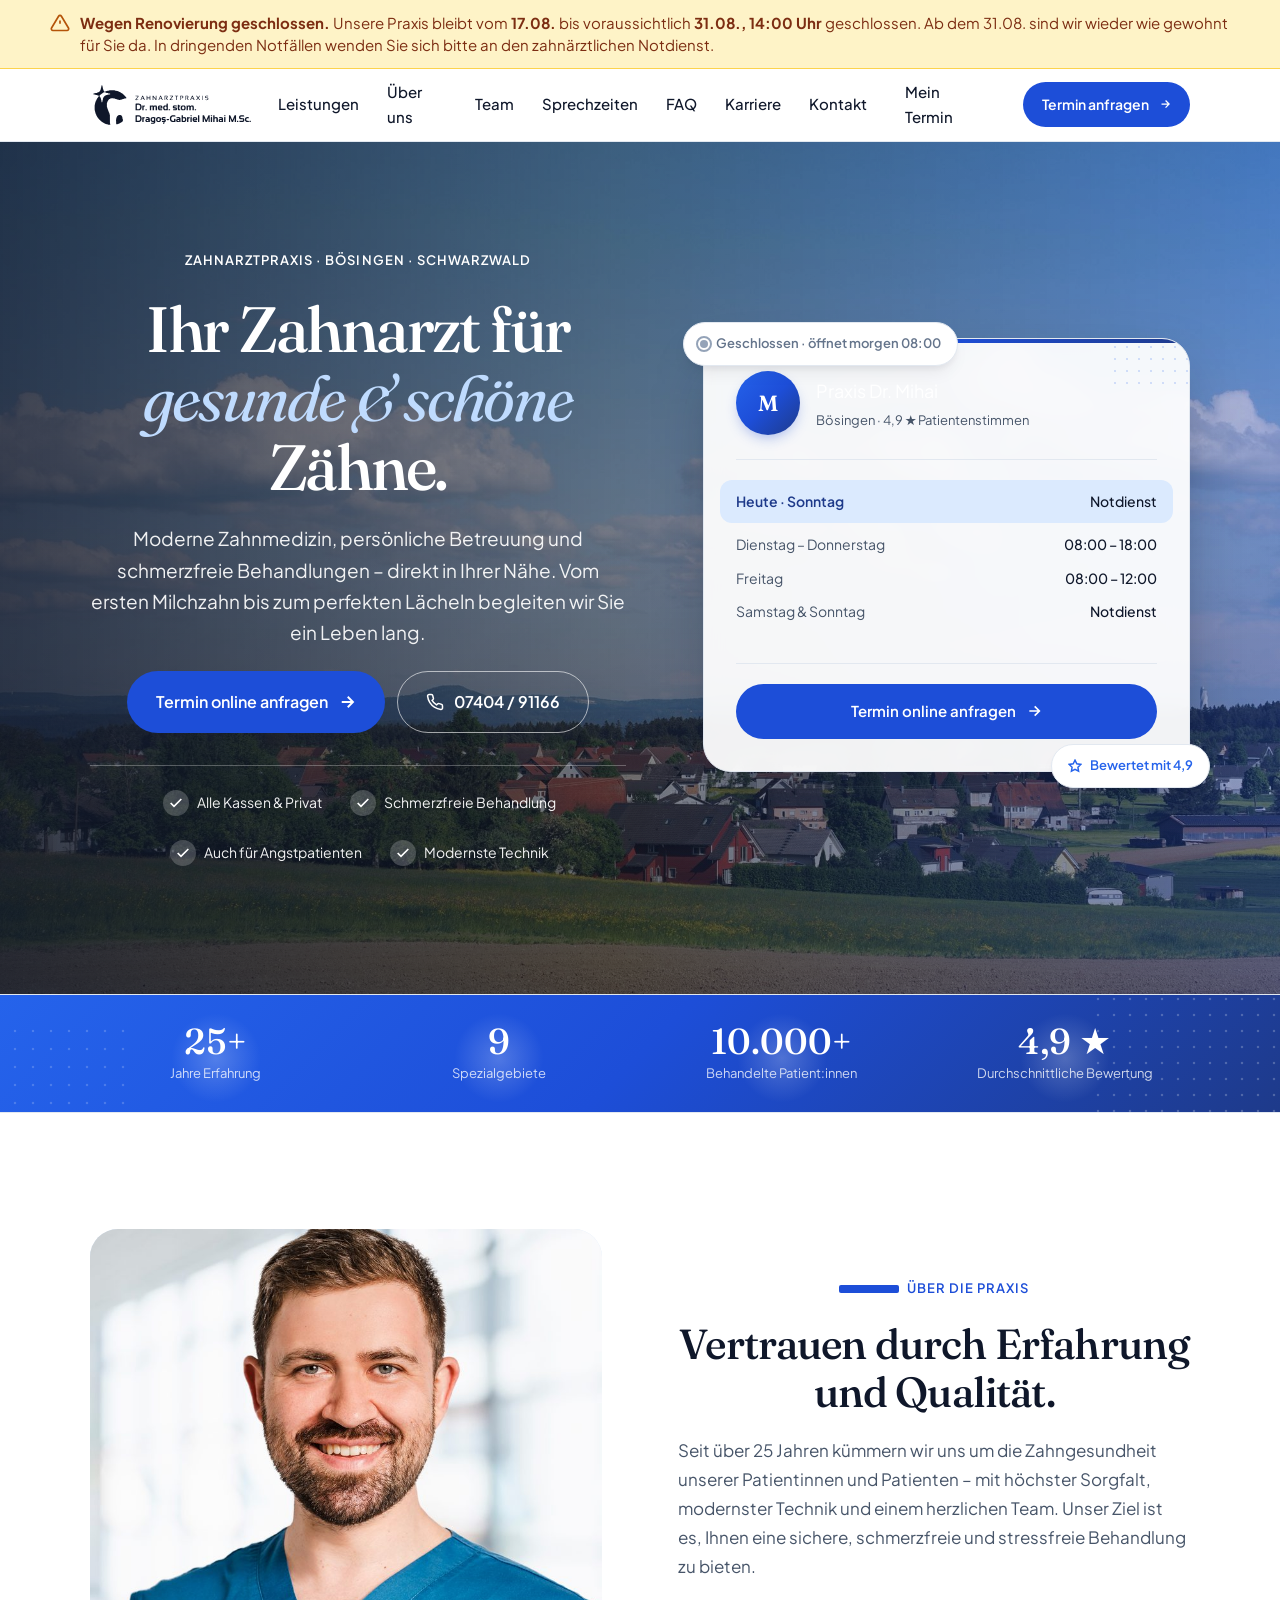
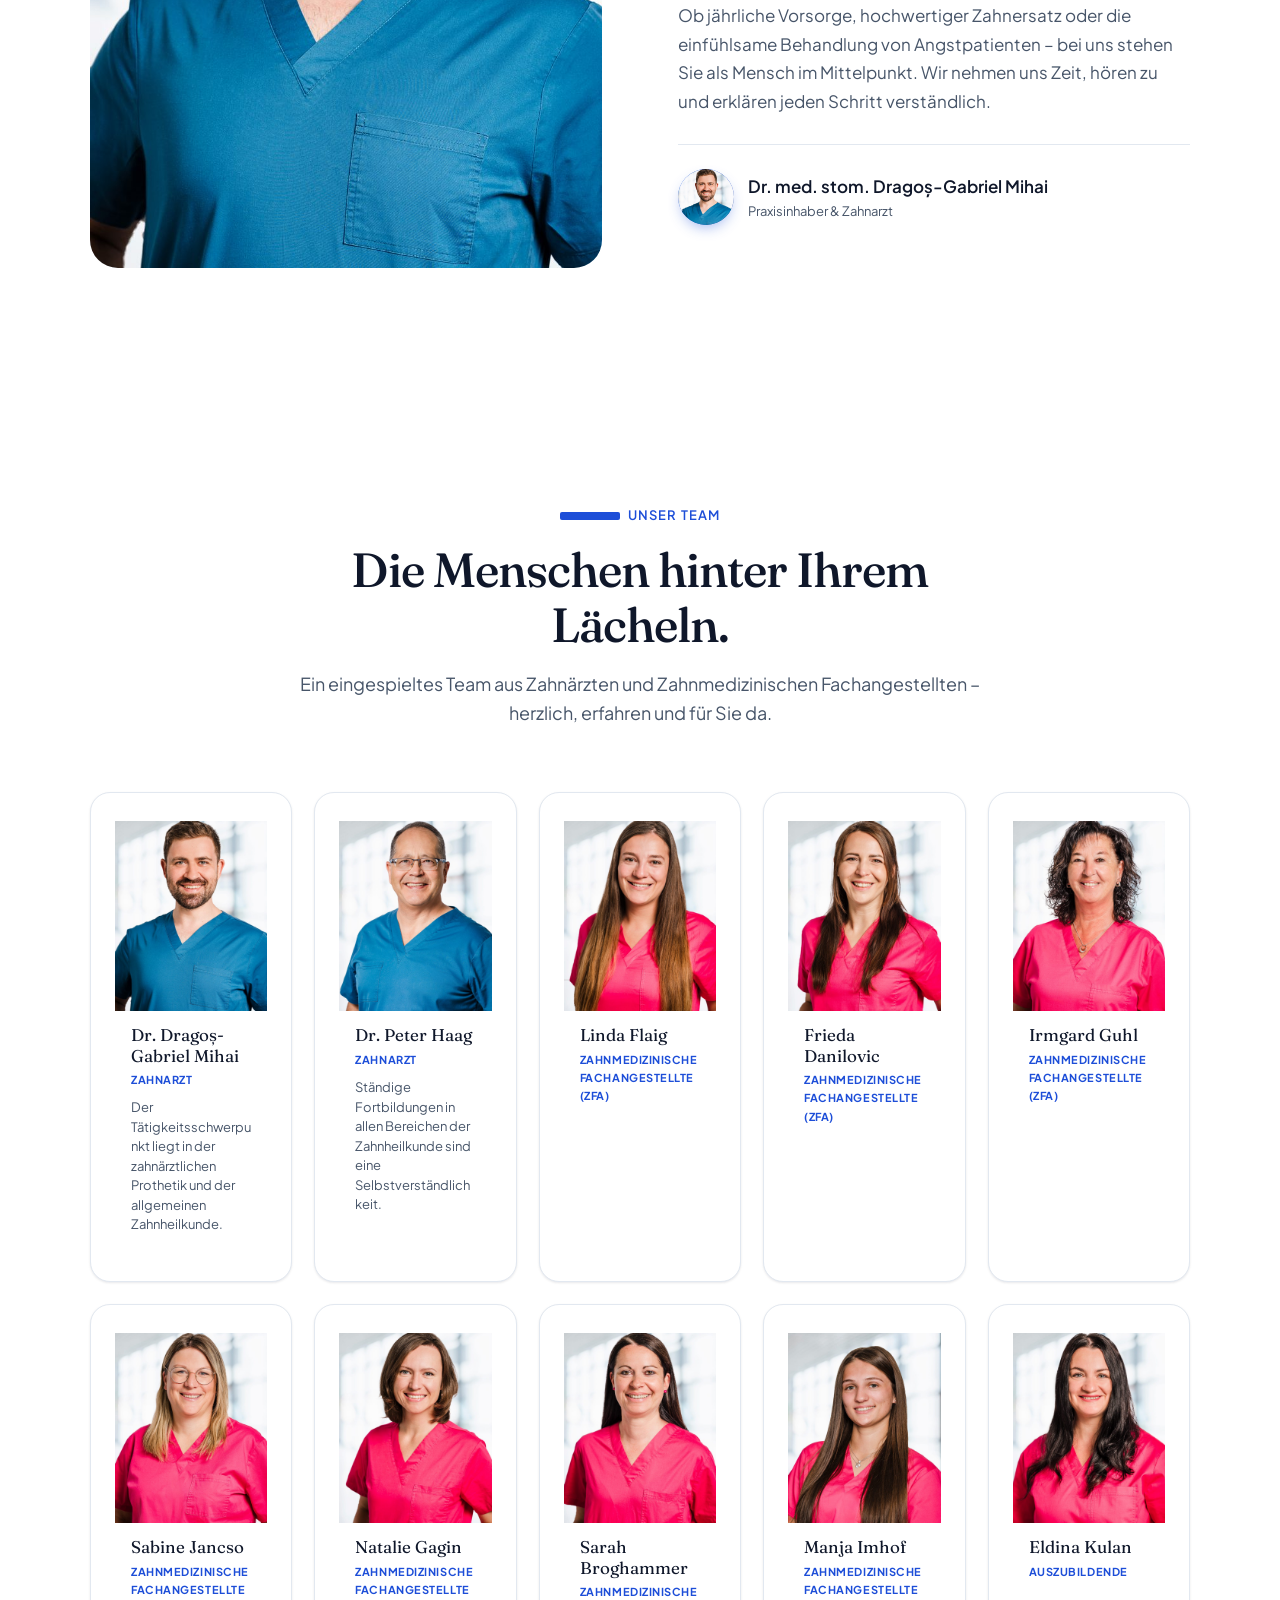
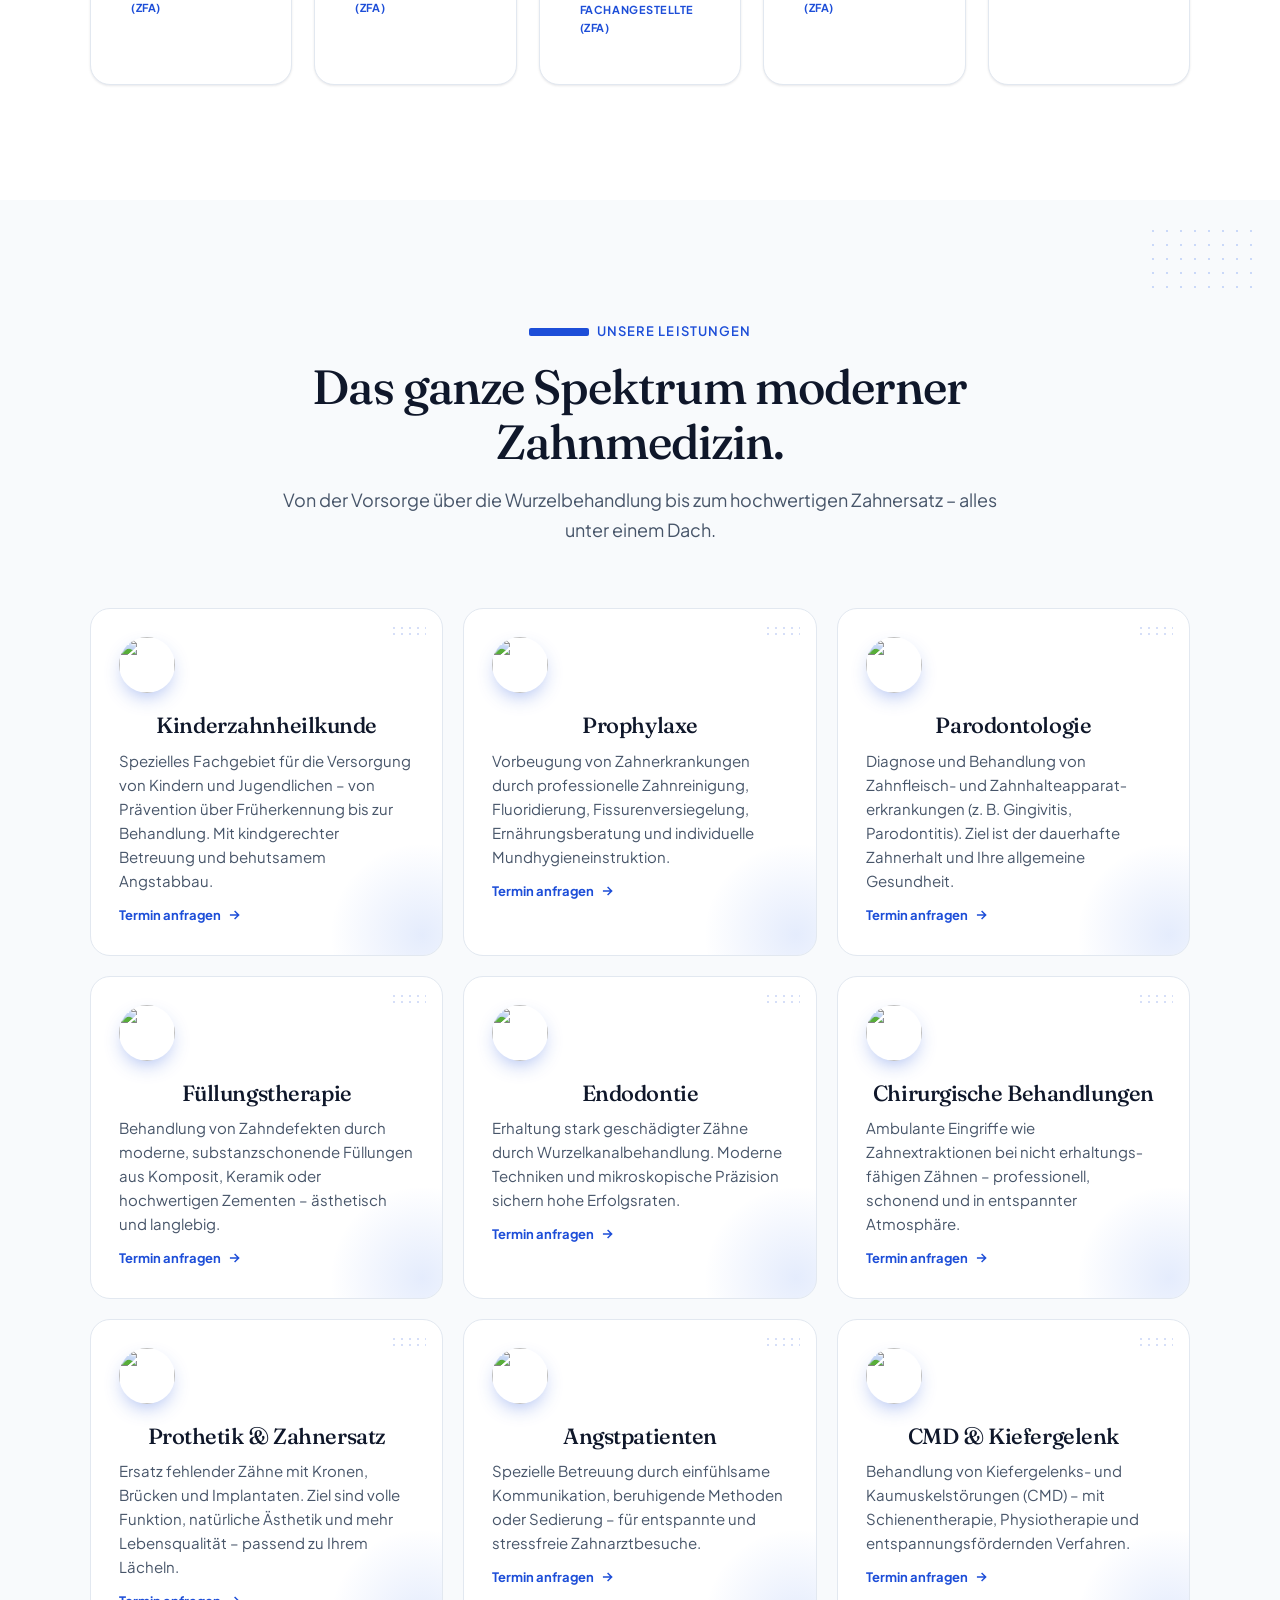
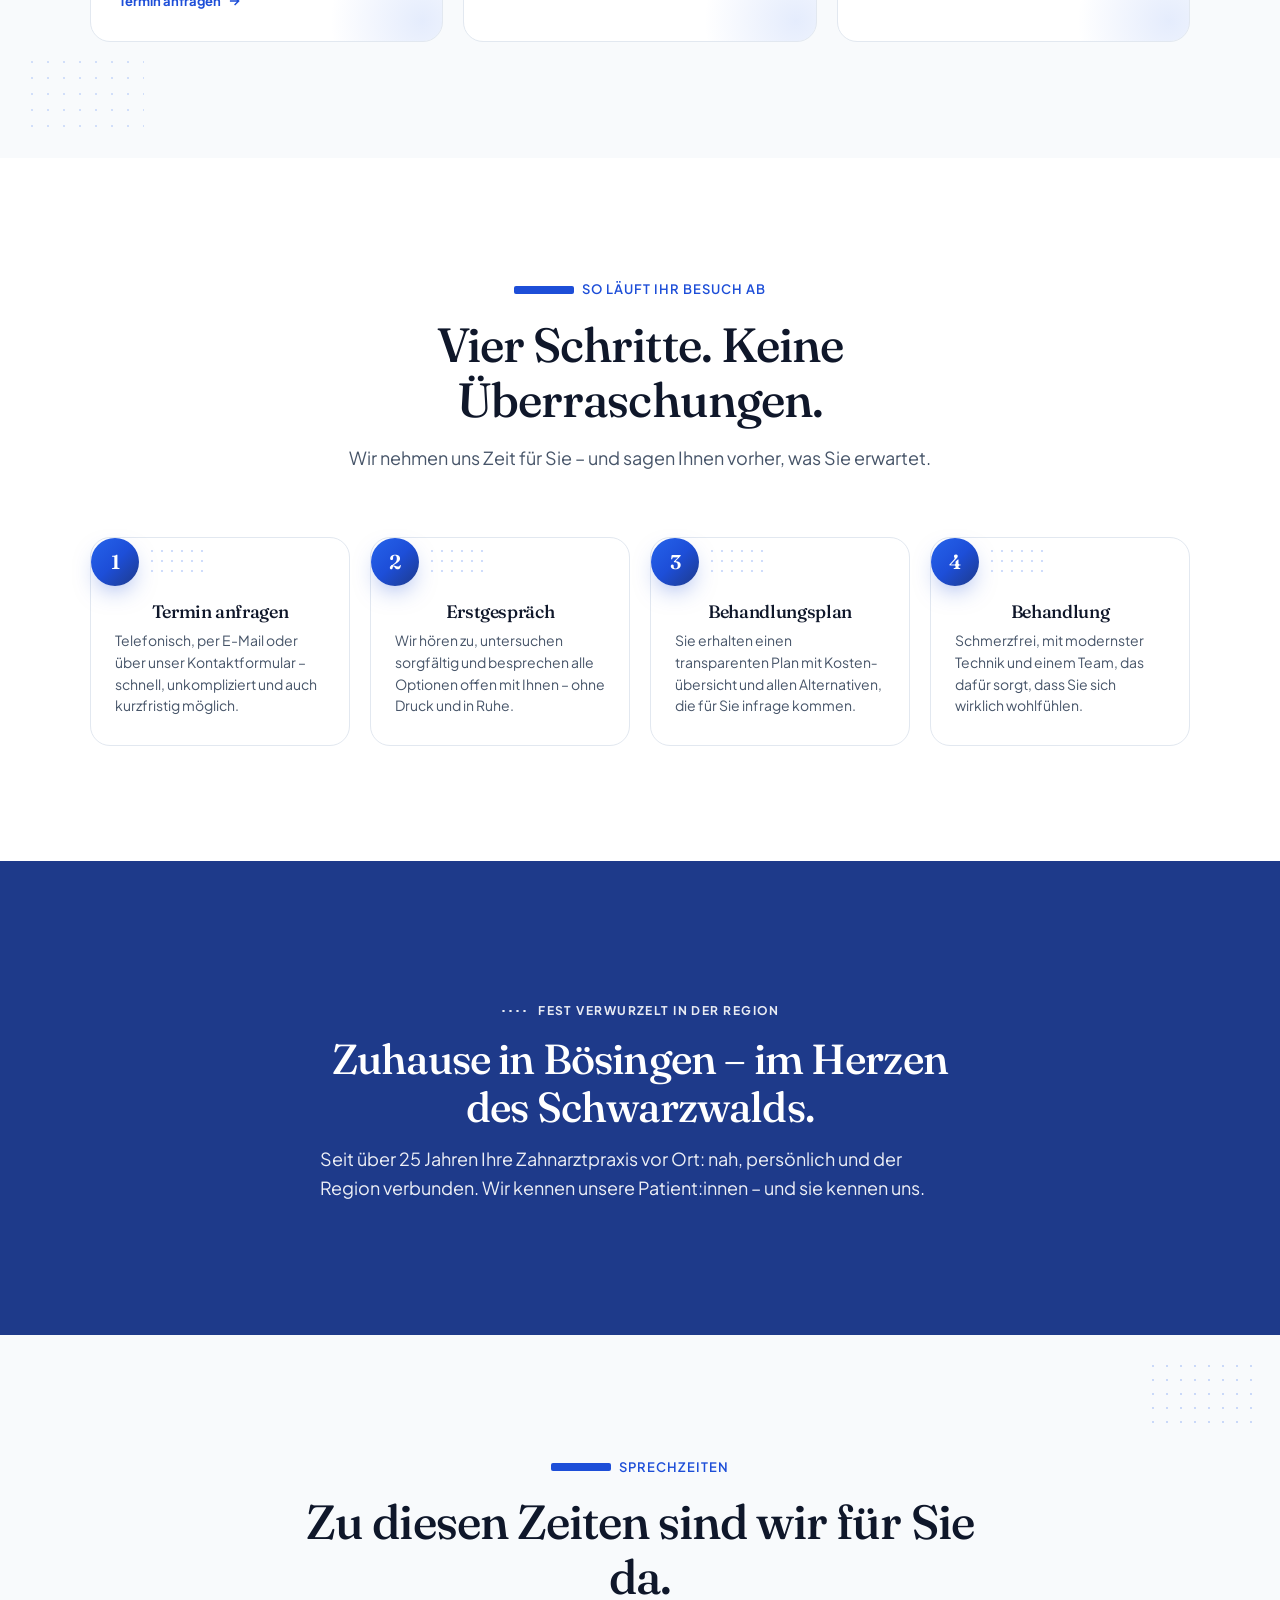
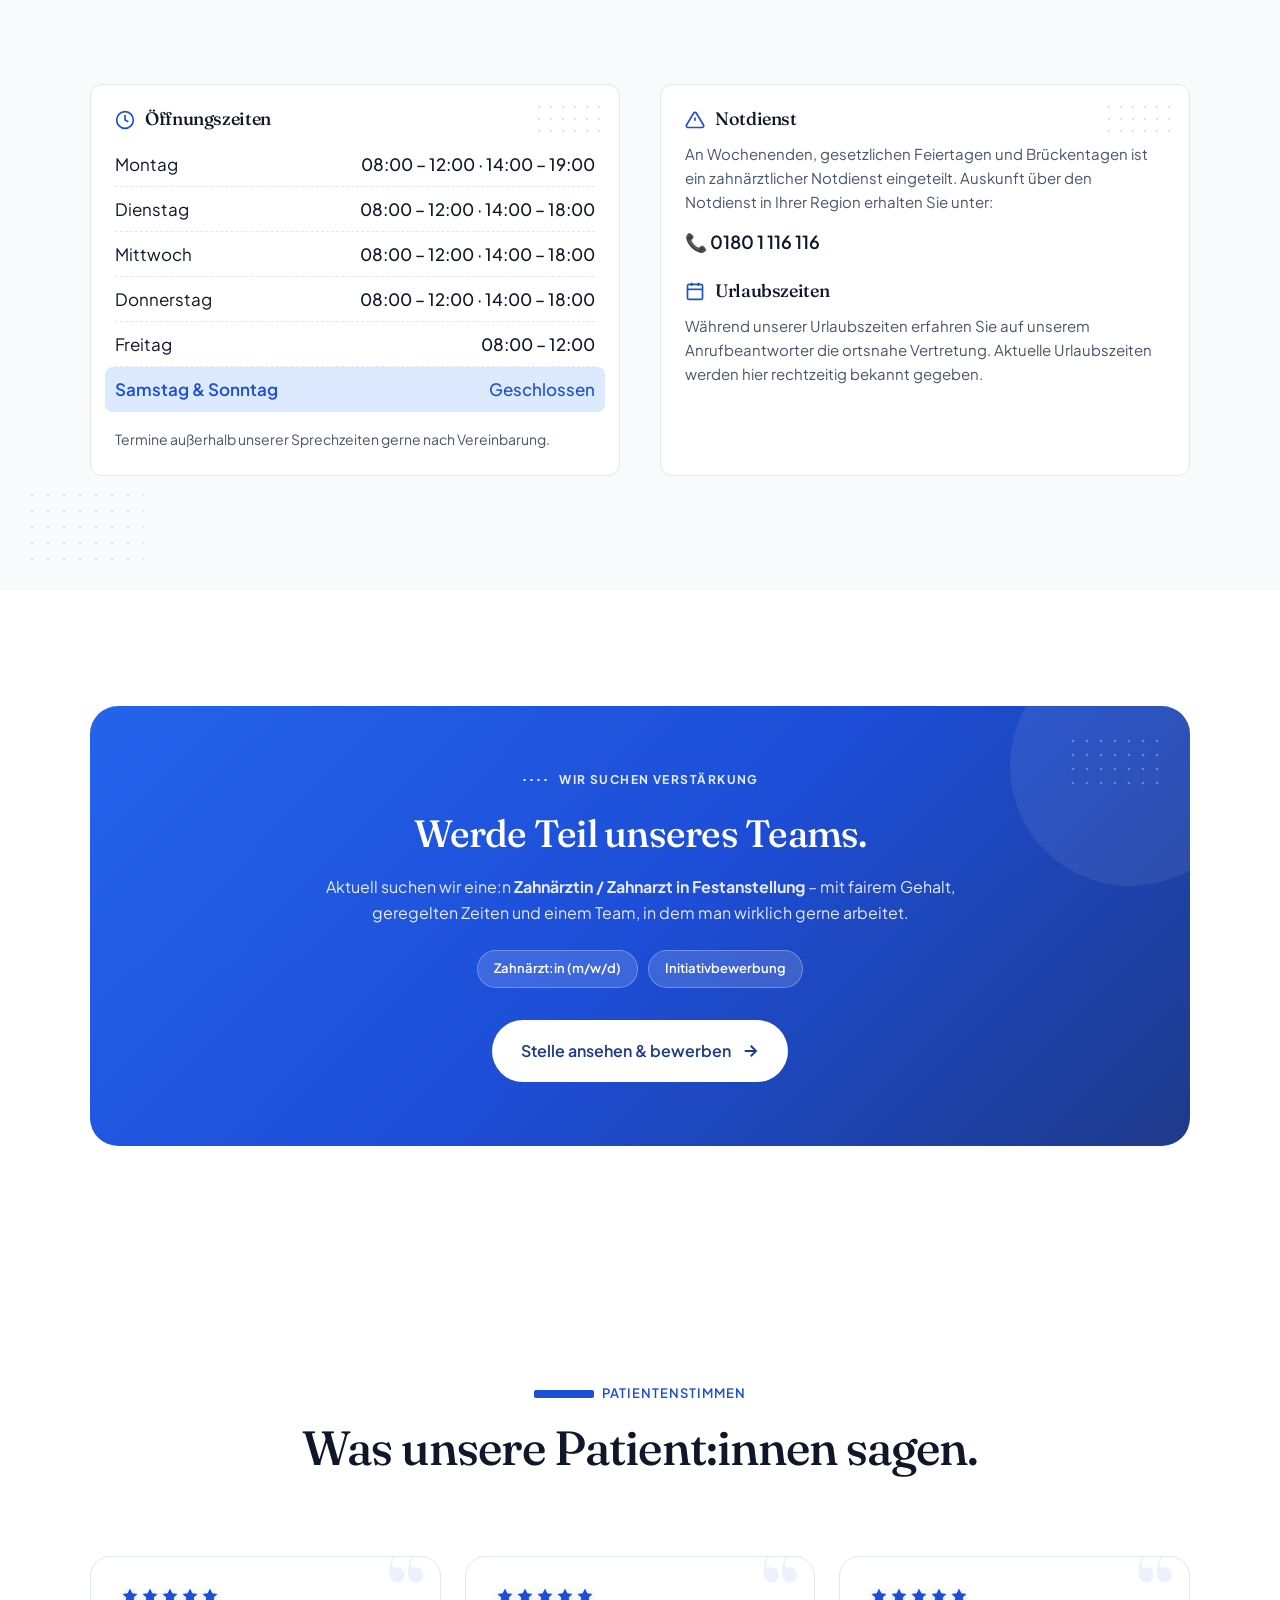
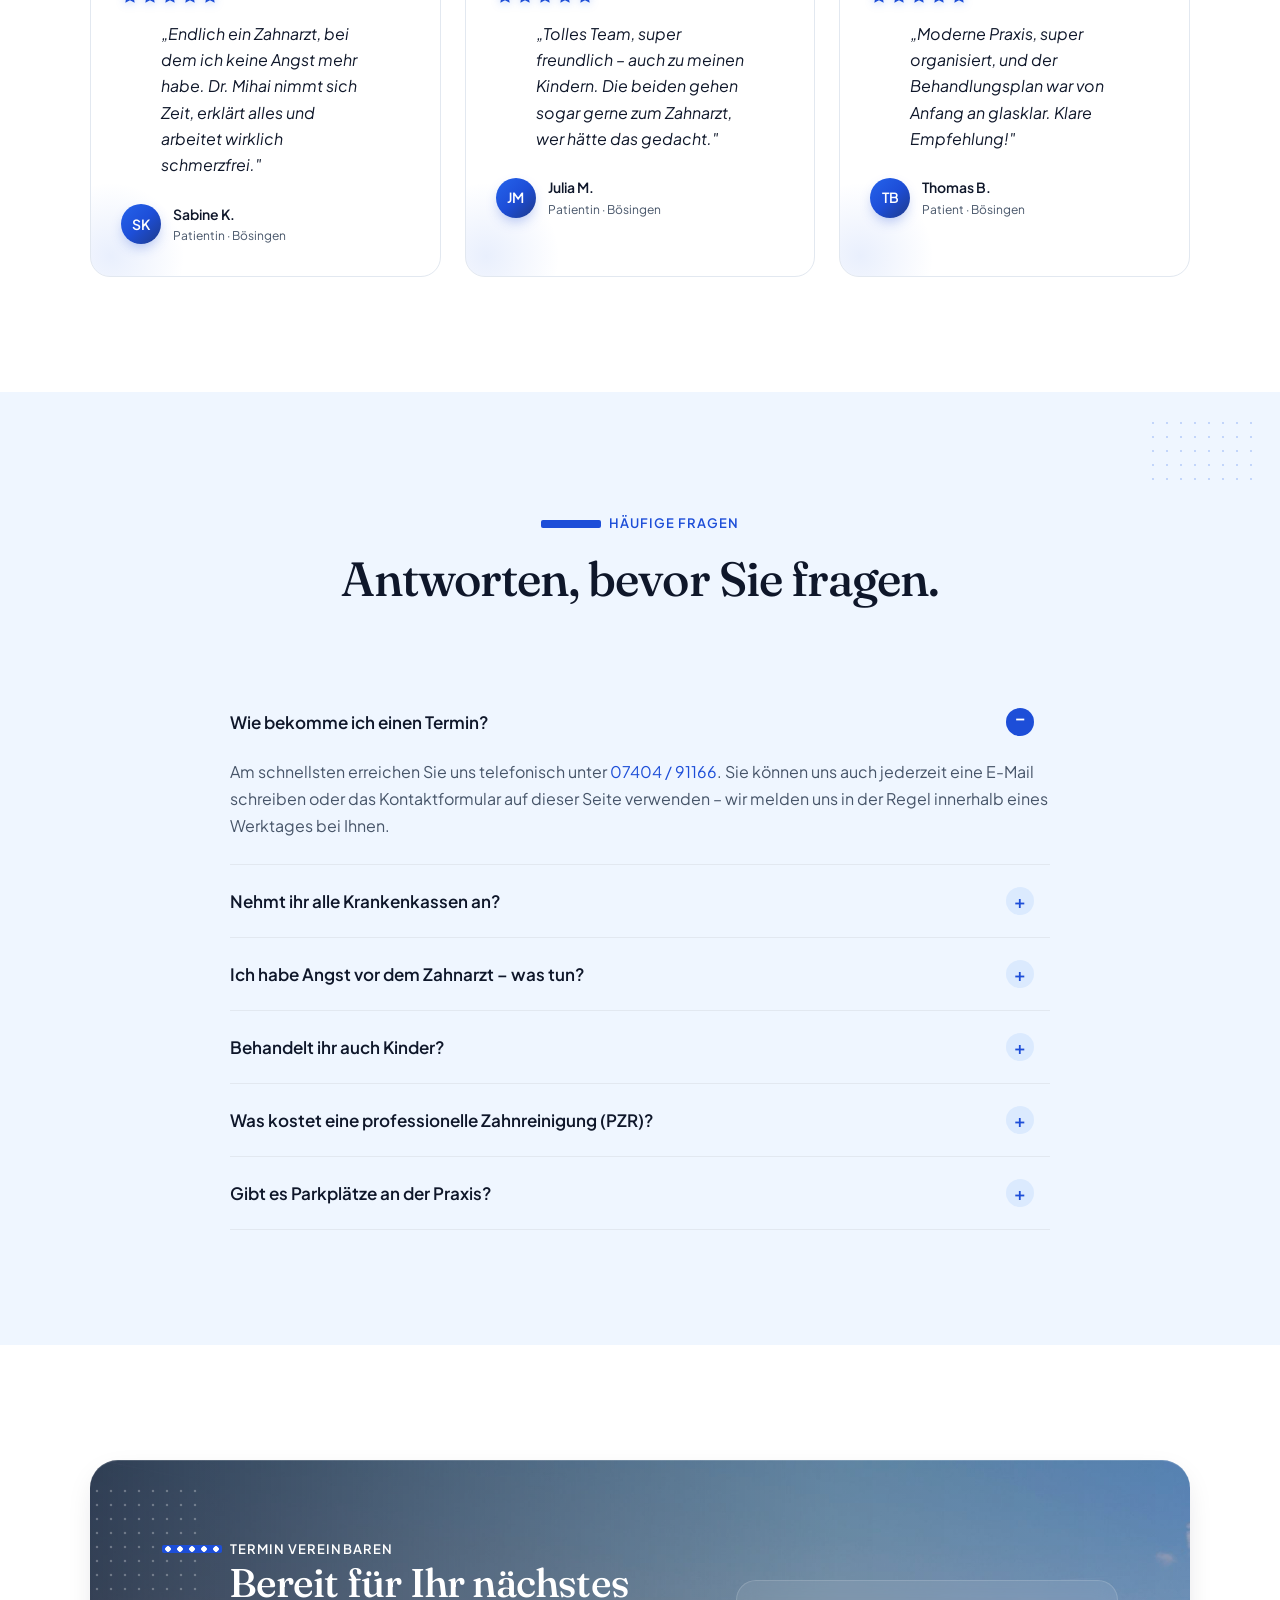
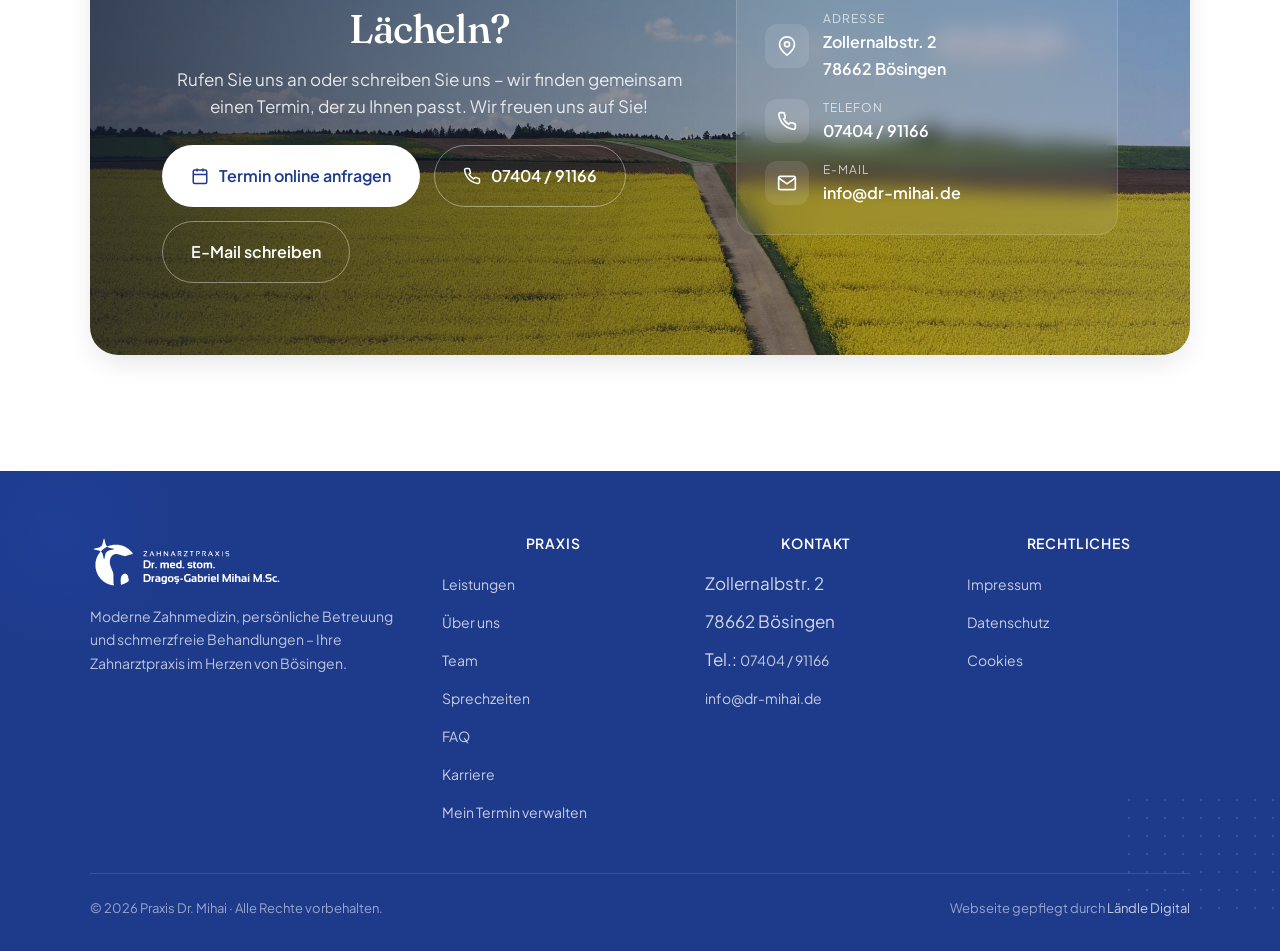
==== commit 4059e171: "Remove Online-Anamnesebogen (tile, footer links, page, sitemap entry) Co-Authored-By: Claude Opus 4." ====
--- a/index.html
+++ b/index.html
@@ -563,27 +563,6 @@
         <p>Schmerzfrei, mit modernster Technik und einem Team, das dafür sorgt, dass Sie sich wirklich wohlfühlen.</p>
       </div>
     </div>
-
-    <!-- Online-Anamnesebogen-Kachel -->
-    <div class="anam-tile" style="margin-top:40px;">
-      <div class="anam-tile__icon" aria-hidden="true">
-        <svg viewBox="0 0 24 24" width="30" height="30" fill="none" stroke="currentColor" stroke-width="1.8"><path d="M9 2h6a2 2 0 0 1 2 2v0a2 2 0 0 1-2 2H9a2 2 0 0 1-2-2v0a2 2 0 0 1 2-2z"/><path d="M7 4H5a2 2 0 0 0-2 2v14a2 2 0 0 0 2 2h14a2 2 0 0 0 2-2V6a2 2 0 0 0-2-2h-2"/><path d="M9 12l2 2 4-4"/></svg>
-      </div>
-      <div class="anam-tile__body">
-        <span class="anam-tile__eyebrow">
-          <svg viewBox="0 0 24 24" width="14" height="14" fill="none" stroke="currentColor" stroke-width="2"><circle cx="12" cy="12" r="9"/><path d="M12 7v5l3 2"/></svg>
-          Spart Zeit im Wartezimmer
-        </span>
-        <h3>Anamnesebogen schon online ausfüllen</h3>
-        <p>Füllen Sie Ihren Gesundheitsfragebogen bequem vor dem Termin von zu Hause aus. Sicher, verschlüsselt – und vor Ort müssen Sie nichts mehr ausfüllen.</p>
-      </div>
-      <div class="anam-tile__cta">
-        <a href="anamnese.html" class="btn btn--primary btn--lg">
-          Jetzt ausfüllen
-          <svg viewBox="0 0 24 24" width="16" height="16" fill="none" stroke="currentColor" stroke-width="2.5"><path d="M5 12h14M13 5l7 7-7 7"/></svg>
-        </a>
-      </div>
-    </div>
   </div>
 </section>
 
@@ -908,7 +887,6 @@
           <li><a href="#sprechzeiten">Sprechzeiten</a></li>
           <li><a href="#faq">FAQ</a></li>
           <li><a href="karriere.html">Karriere</a></li>
-          <li><a href="anamnese.html">Anamnesebogen</a></li>
           <li><a href="#" data-dm-booking-manage>Mein Termin verwalten</a></li>
         </ul>
       </div>
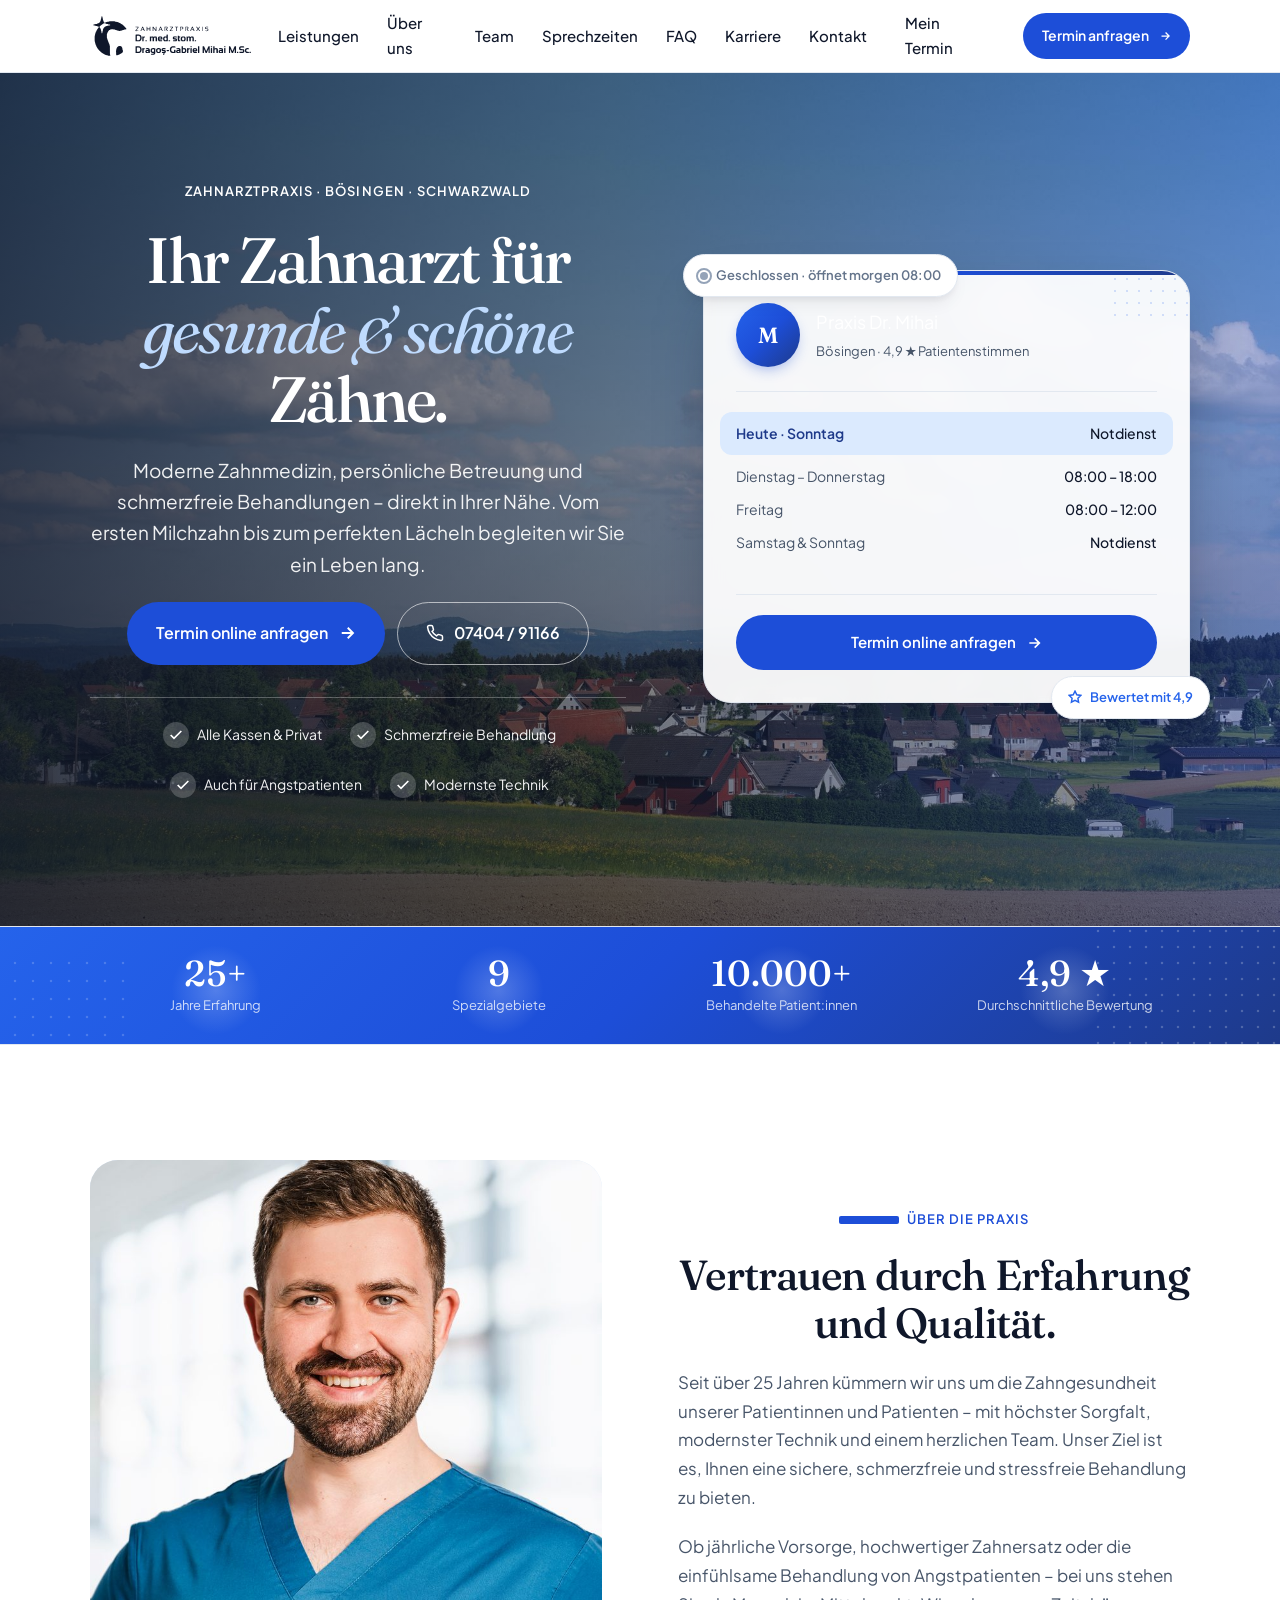
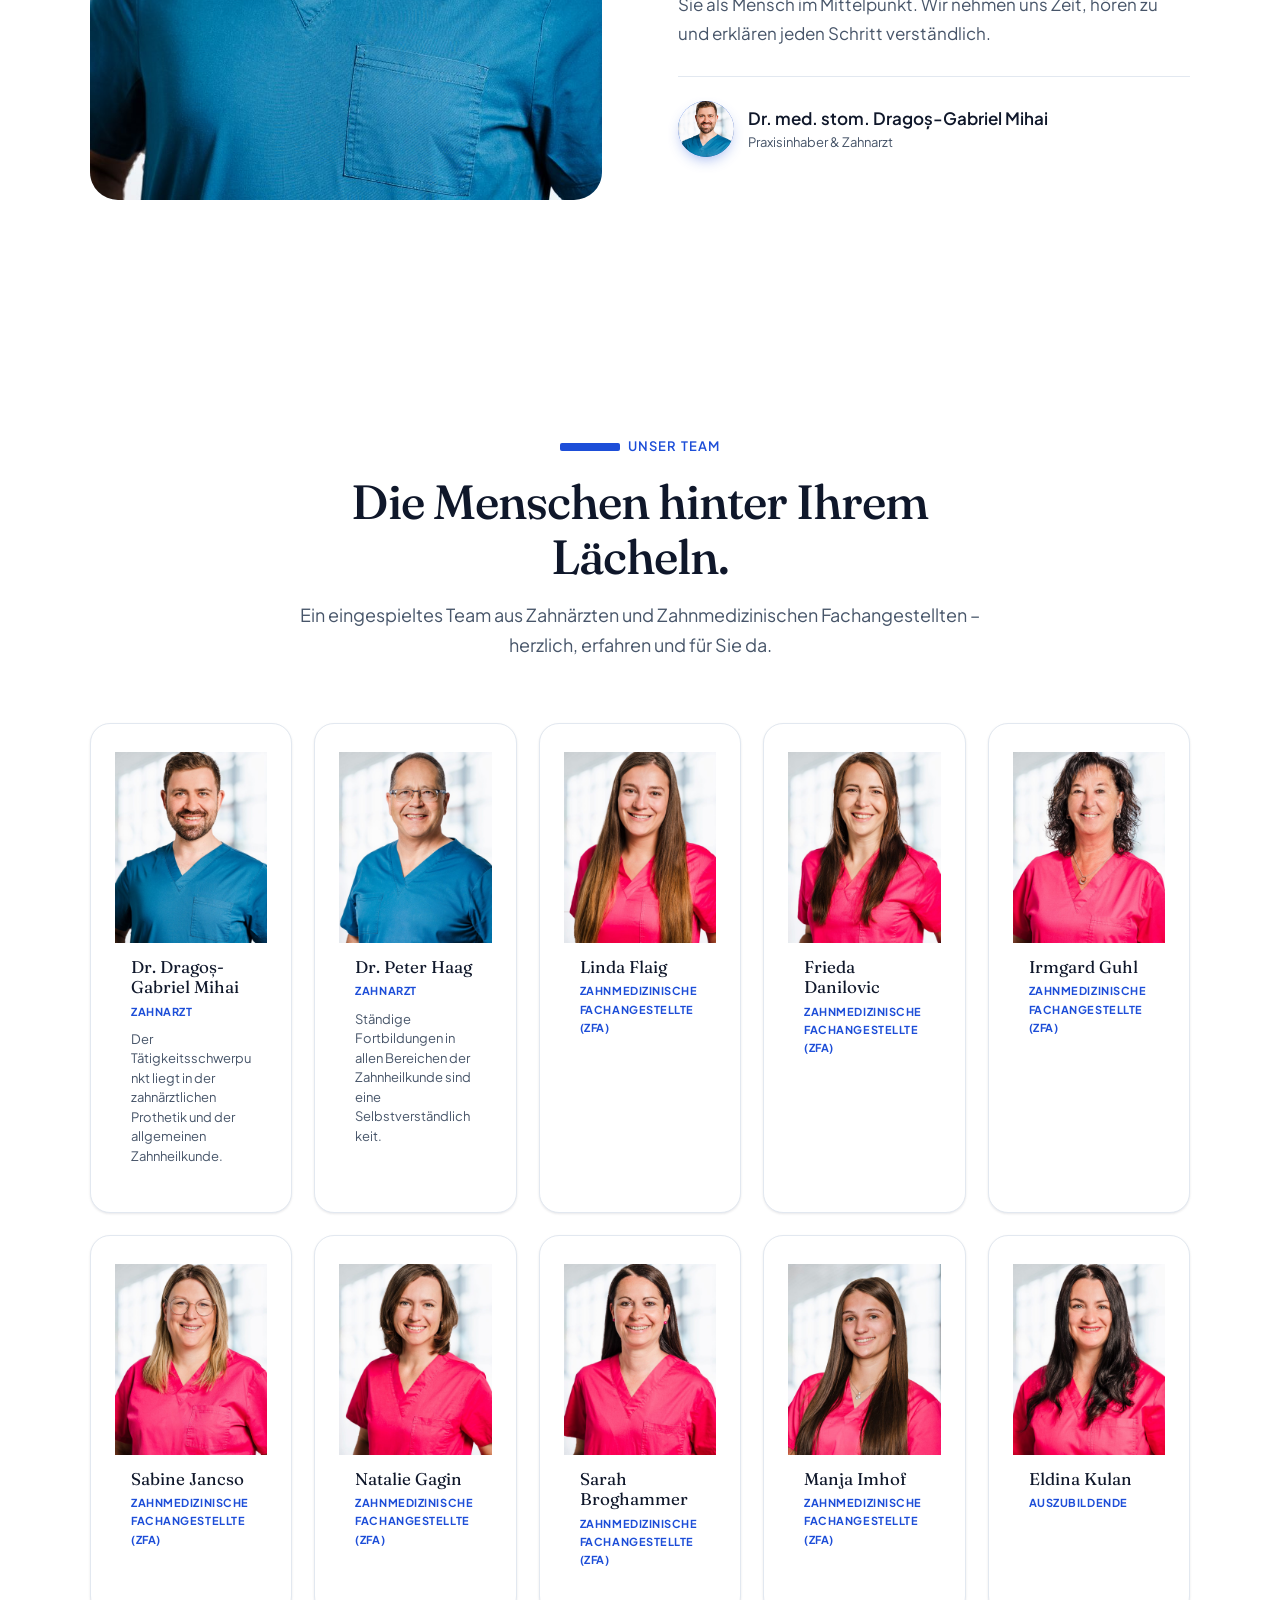
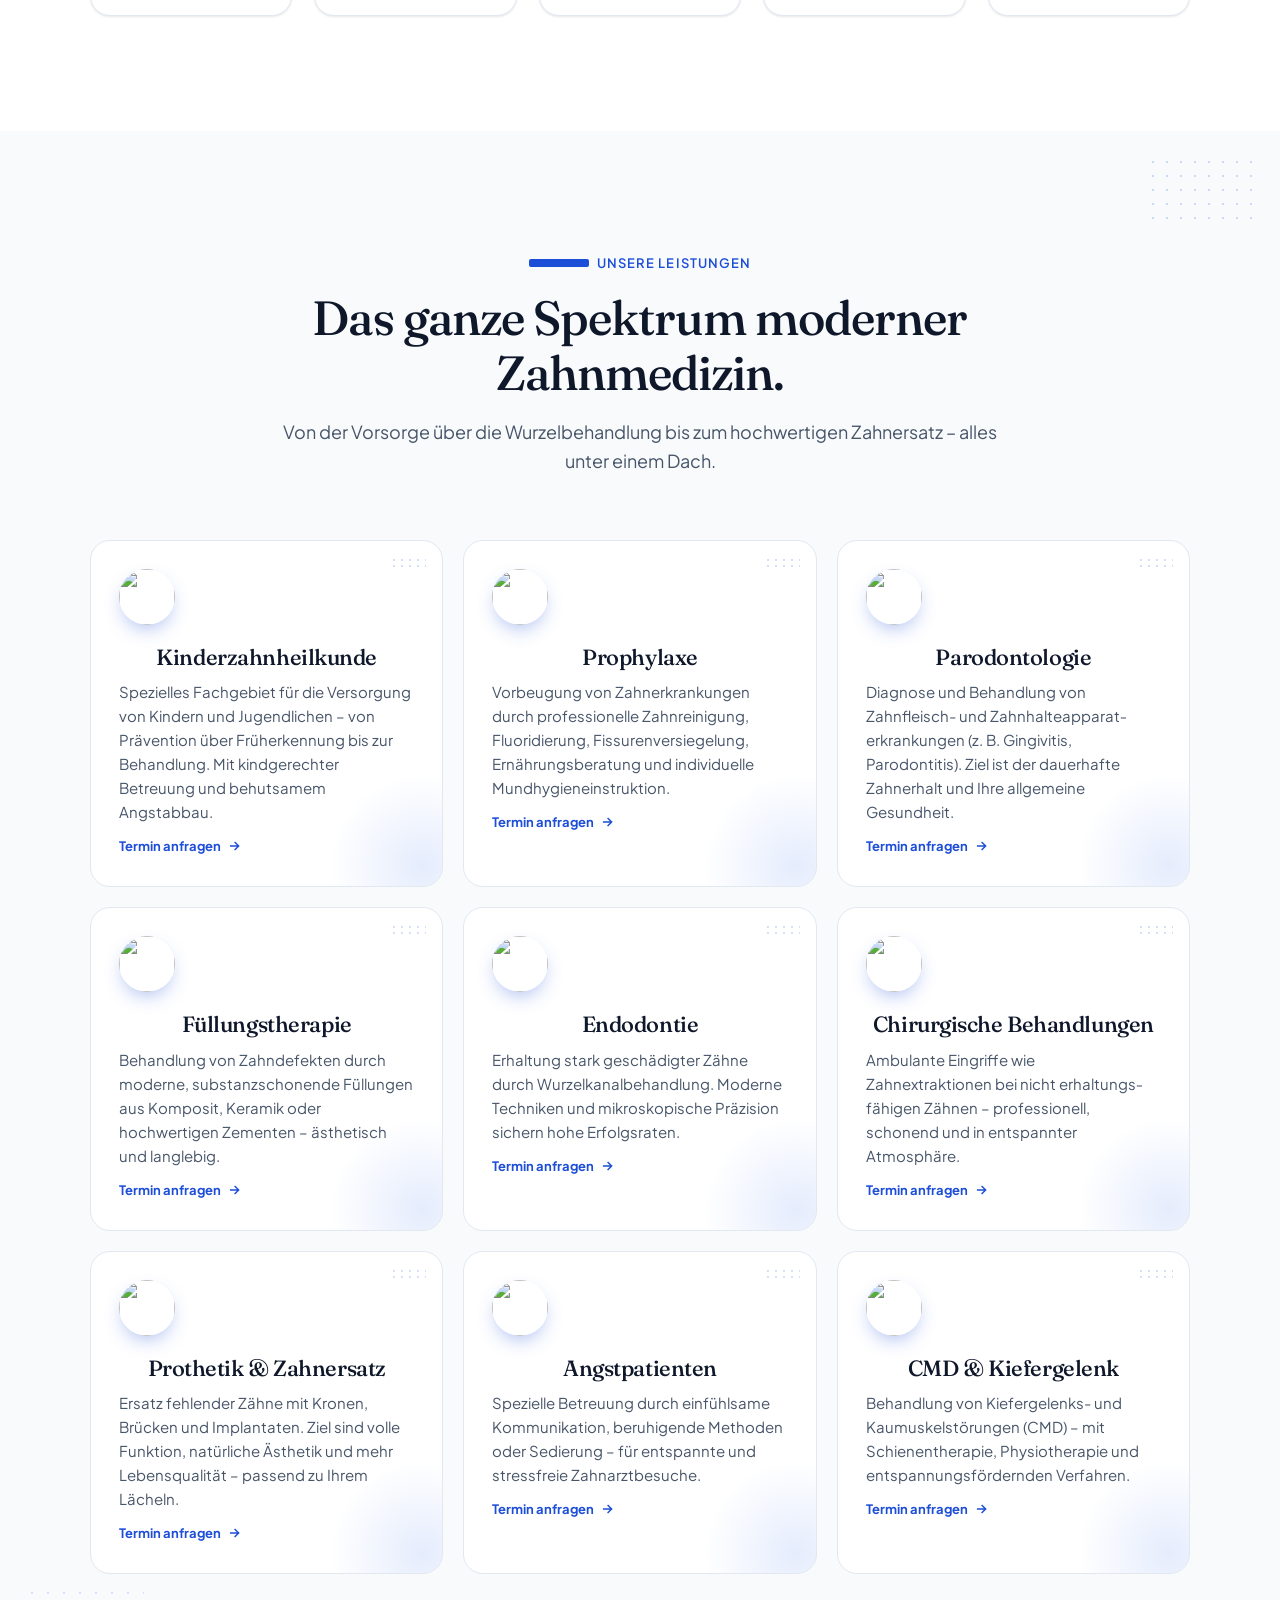
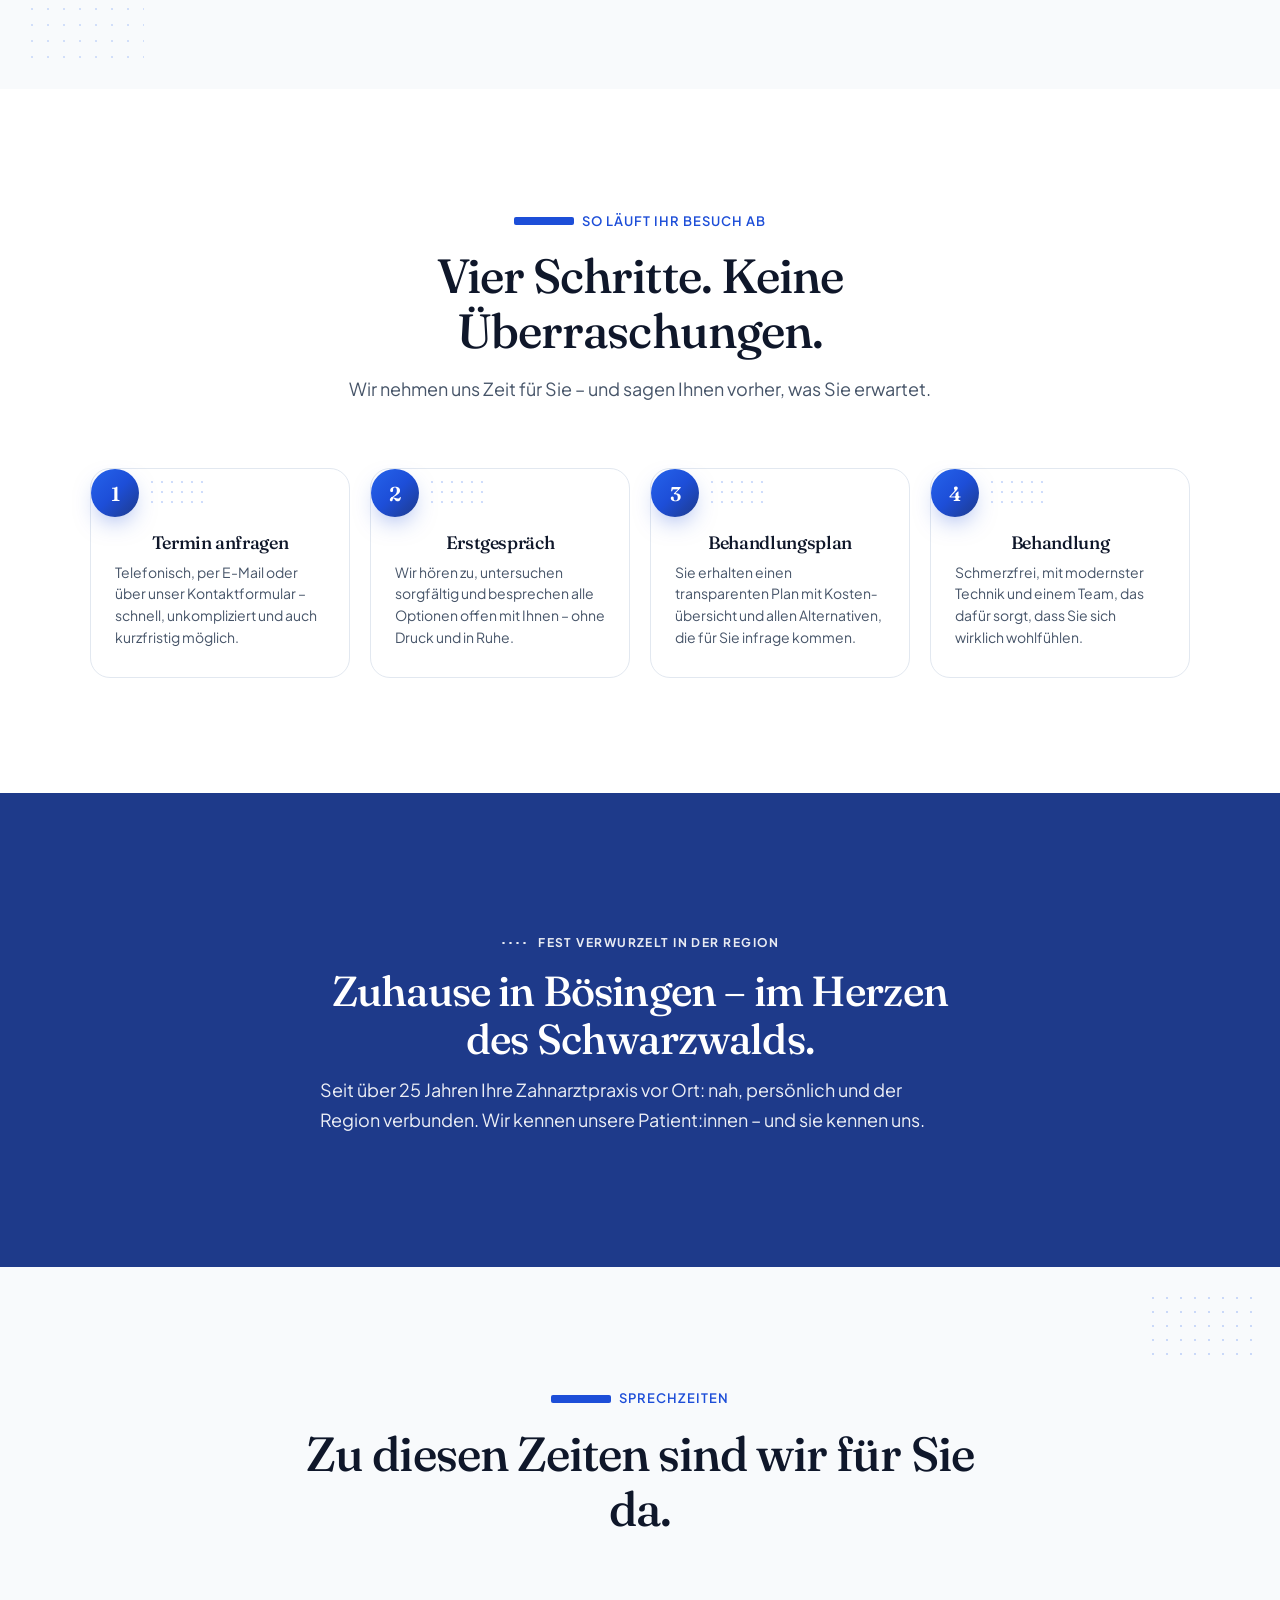
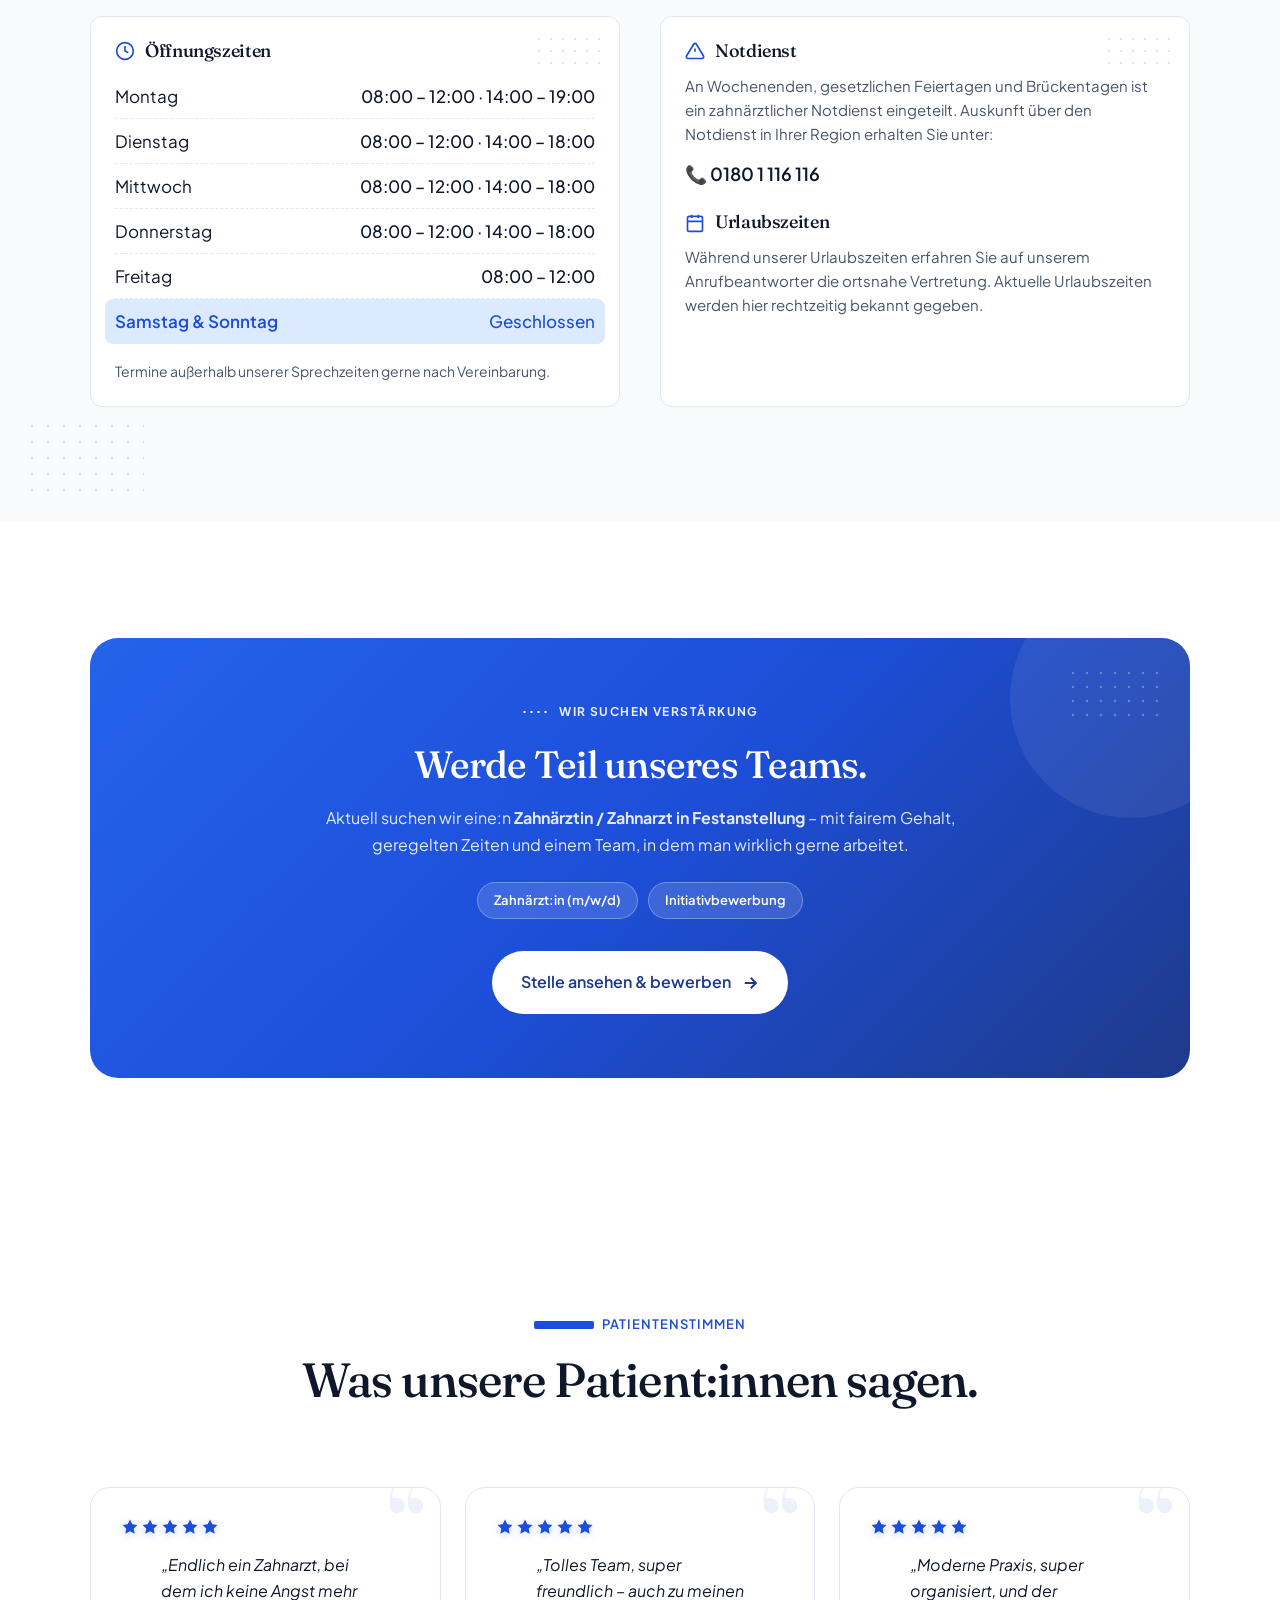
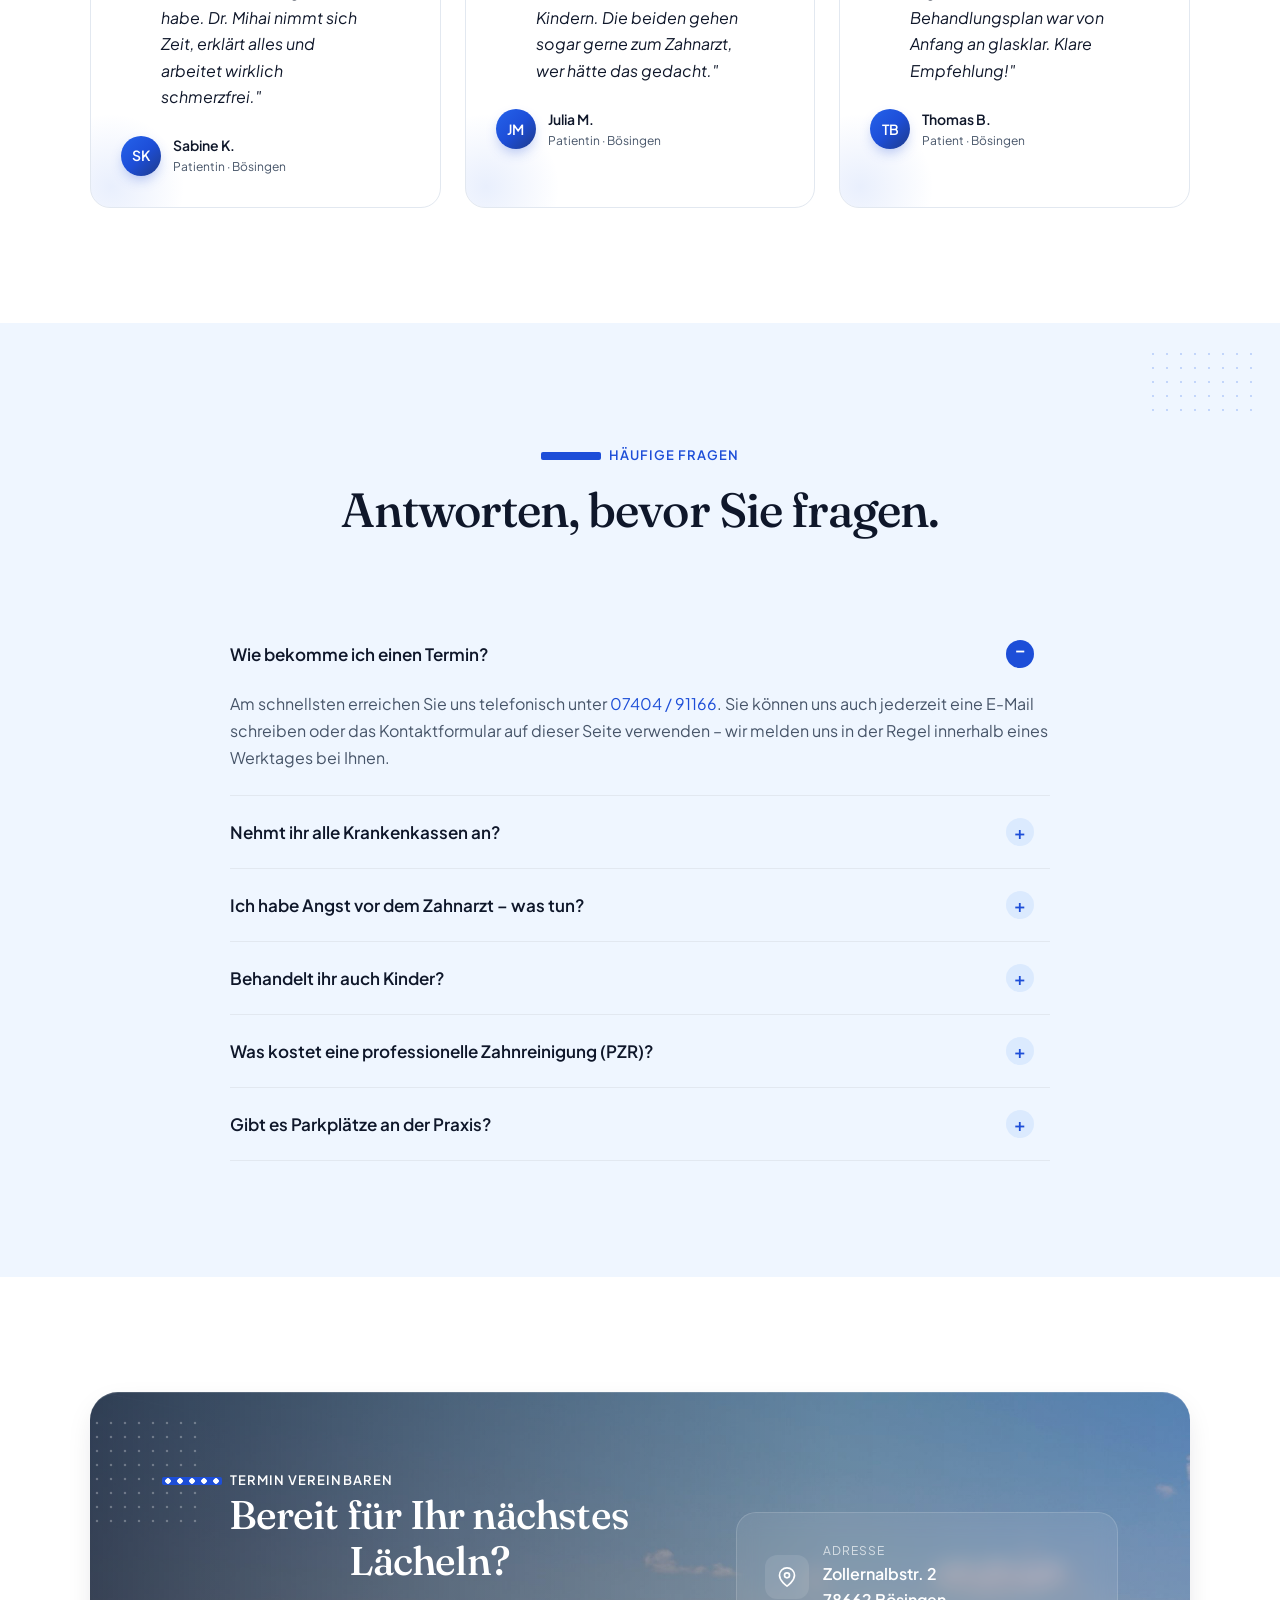
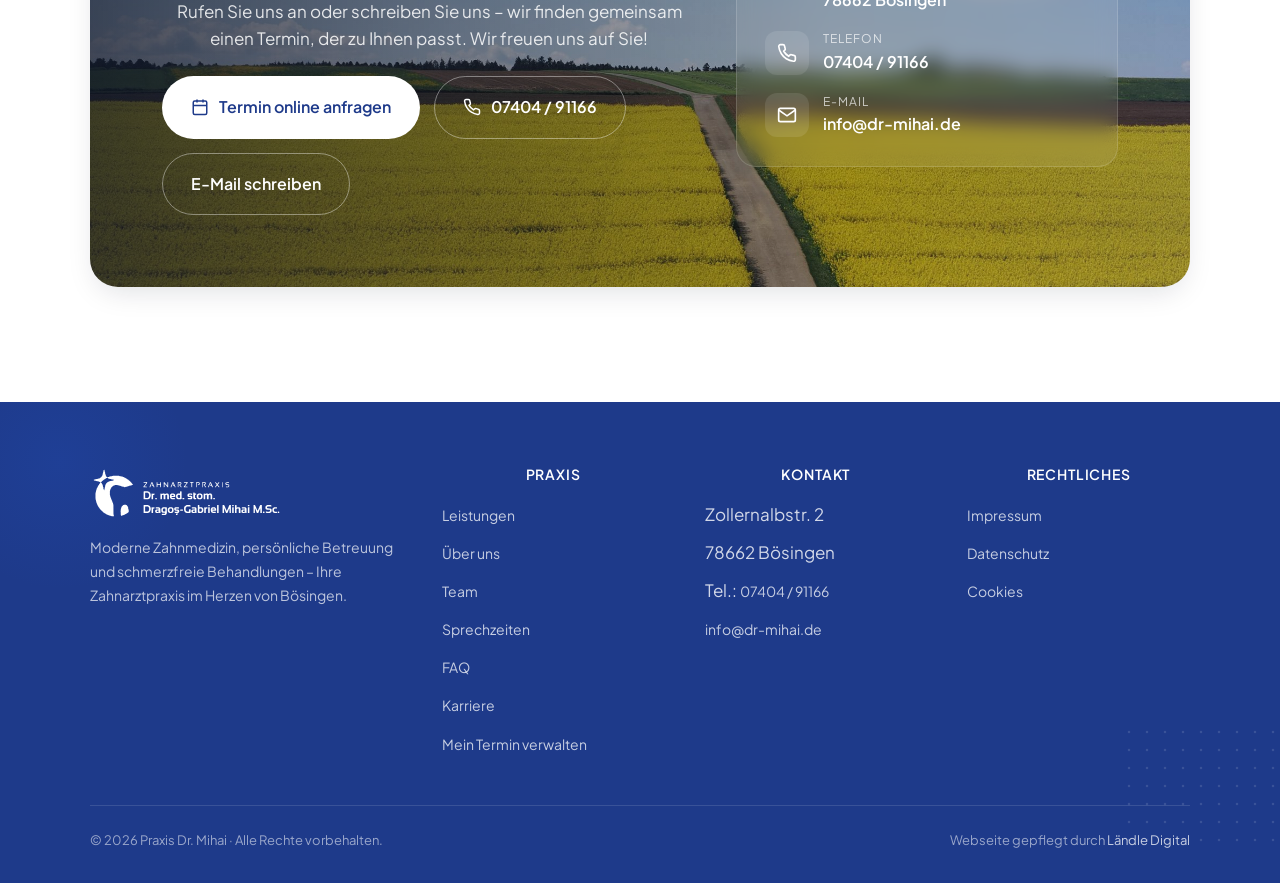
==== commit a4a3a72e: "Renovierungs-Hinweis (Banner) entfernt Co-Authored-By: Claude Opus 4.8 <noreply@anthropic.com> Claud" ====
--- a/index.html
+++ b/index.html
@@ -122,7 +122,7 @@
   "potentialAction": {
     "@type": "ReserveAction",
     "name": "Termin online anfragen",
-    "target": "https://www.dr-mihai.de/#kontakt"
+    "target": "https://drmihaimsc.termin.dampsoft.net"
   }
 }
 </script>
@@ -183,19 +183,6 @@
 <body>
 
 <!-- ============================================================
-     SCHLIESSUNGS-HINWEIS (Renovierung)
-============================================================= -->
-<div class="closure-note" role="status">
-  <div class="shell closure-note__inner">
-    <svg class="closure-note__icon" viewBox="0 0 24 24" width="20" height="20" fill="none" stroke="currentColor" stroke-width="2" aria-hidden="true"><path d="M12 9v4m0 4h.01M10.29 3.86 1.82 18a2 2 0 0 0 1.71 3h16.94a2 2 0 0 0 1.71-3L13.71 3.86a2 2 0 0 0-3.42 0z"/></svg>
-    <p class="closure-note__text">
-      <strong>Wegen Renovierung geschlossen.</strong>
-      Unsere Praxis bleibt vom <strong>17.08.</strong> bis voraussichtlich <strong>31.08., 14:00&nbsp;Uhr</strong> geschlossen. Ab dem 31.08. sind wir wieder wie gewohnt für Sie da. In dringenden Notfällen wenden Sie sich bitte an den zahnärztlichen Notdienst.
-    </p>
-  </div>
-</div>
-
-<!-- ============================================================
      TOPBAR
 ============================================================= -->
 <header class="topbar">
@@ -213,7 +200,7 @@
       <a href="#kontakt">Kontakt</a>
       <a href="#" class="topbar__mgmt" data-dm-booking-manage>Mein Termin</a>
     </nav>
-    <a href="#kontakt" class="btn btn--primary btn--sm topbar__cta" data-dm-booking-open>
+    <a href="https://drmihaimsc.termin.dampsoft.net" target="_blank" rel="noopener noreferrer" class="btn btn--primary btn--sm topbar__cta">
       Termin anfragen
       <svg viewBox="0 0 24 24" width="14" height="14" fill="none" stroke="currentColor" stroke-width="2.5"><path d="M5 12h14M13 5l7 7-7 7"/></svg>
     </a>
@@ -230,7 +217,7 @@
     <a href="karriere.html">Karriere</a>
     <a href="#kontakt">Kontakt</a>
     <a href="#" data-dm-booking-manage>Mein Termin verwalten</a>
-    <a href="#" class="btn btn--primary btn--block" data-dm-booking-open>Termin online anfragen</a>
+    <a href="https://drmihaimsc.termin.dampsoft.net" target="_blank" rel="noopener noreferrer" class="btn btn--primary btn--block">Termin online anfragen</a>
   </div>
 </header>
 
@@ -250,7 +237,7 @@
         begleiten wir Sie ein Leben lang.
       </p>
       <div class="hero__cta">
-        <a href="#" class="btn btn--primary btn--lg" data-dm-booking-open>
+        <a href="https://drmihaimsc.termin.dampsoft.net" target="_blank" rel="noopener noreferrer" class="btn btn--primary btn--lg">
           Termin online anfragen
           <svg viewBox="0 0 24 24" width="18" height="18" fill="none" stroke="currentColor" stroke-width="2.5"><path d="M5 12h14M13 5l7 7-7 7"/></svg>
         </a>
@@ -288,7 +275,7 @@
           <div class="hero-card__row"><span>Samstag &amp; Sonntag</span><span>Notdienst</span></div>
         </div>
         <div class="hero-card__cta">
-          <a href="#" class="btn btn--primary" data-dm-booking-open>
+          <a href="https://drmihaimsc.termin.dampsoft.net" target="_blank" rel="noopener noreferrer" class="btn btn--primary">
             Termin online anfragen
             <svg viewBox="0 0 24 24" width="16" height="16" fill="none" stroke="currentColor" stroke-width="2.5"><path d="M5 12h14M13 5l7 7-7 7"/></svg>
           </a>
@@ -811,7 +798,7 @@
           Termin, der zu Ihnen passt. Wir freuen uns auf Sie!
         </p>
         <div class="cta-banner__actions">
-          <a href="#" class="btn btn--white btn--lg" data-dm-booking-open>
+          <a href="https://drmihaimsc.termin.dampsoft.net" target="_blank" rel="noopener noreferrer" class="btn btn--white btn--lg">
             <svg viewBox="0 0 24 24" width="18" height="18" fill="none" stroke="currentColor" stroke-width="2"><rect x="3" y="4" width="18" height="18" rx="2"/><path d="M16 2v4M8 2v4M3 10h18"/></svg>
             Termin online anfragen
           </a>
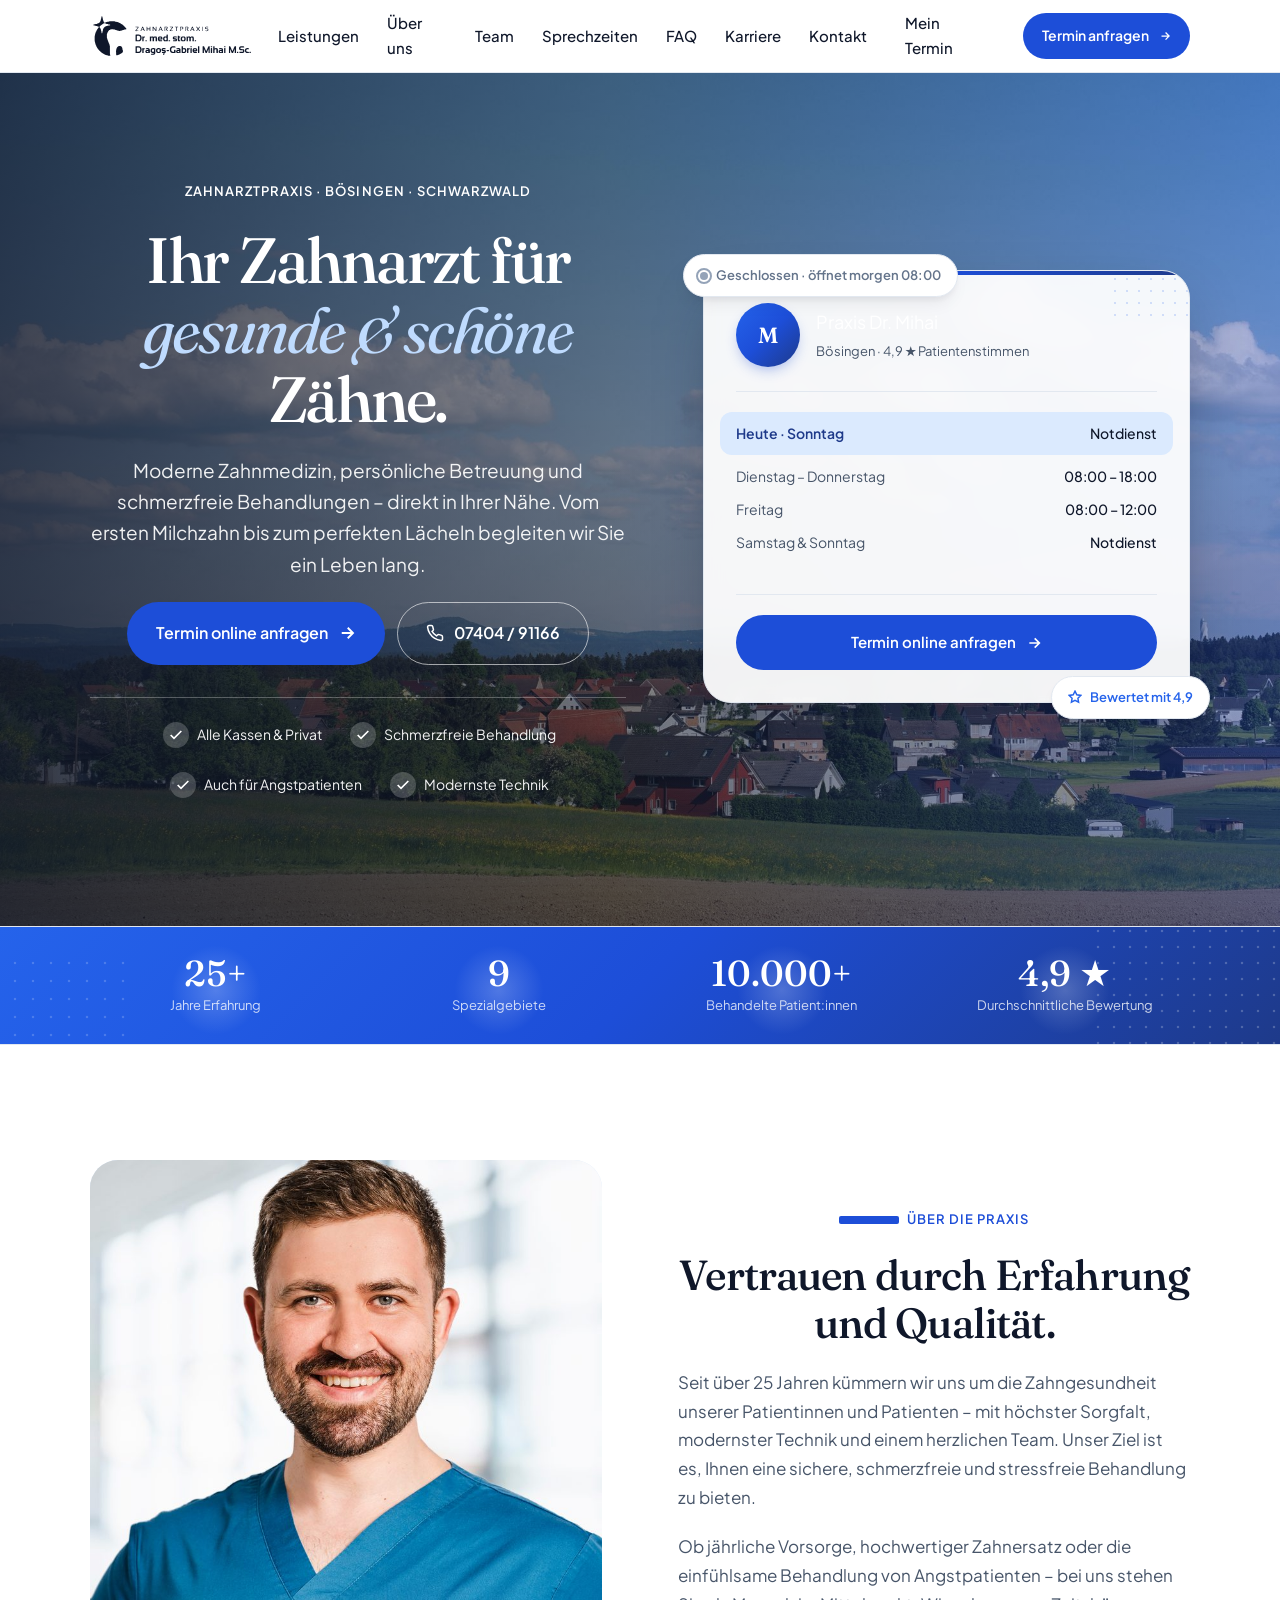
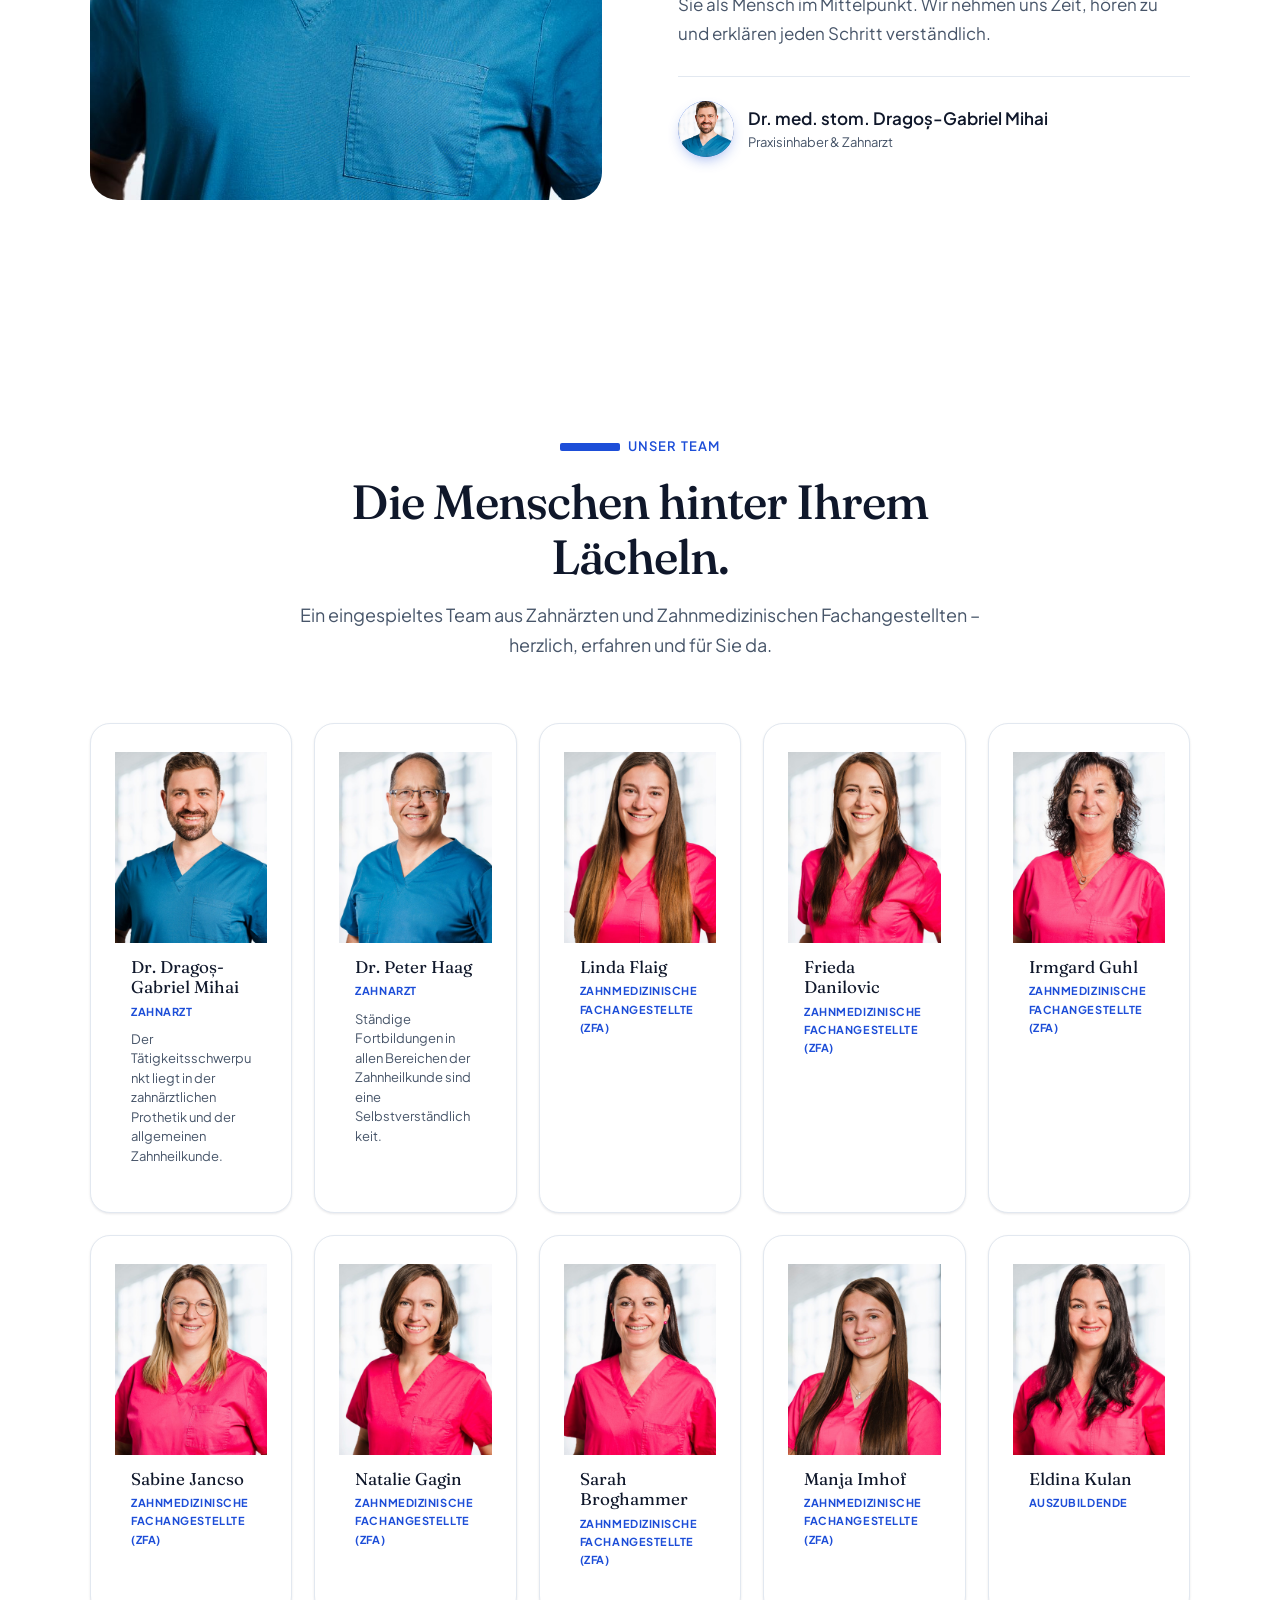
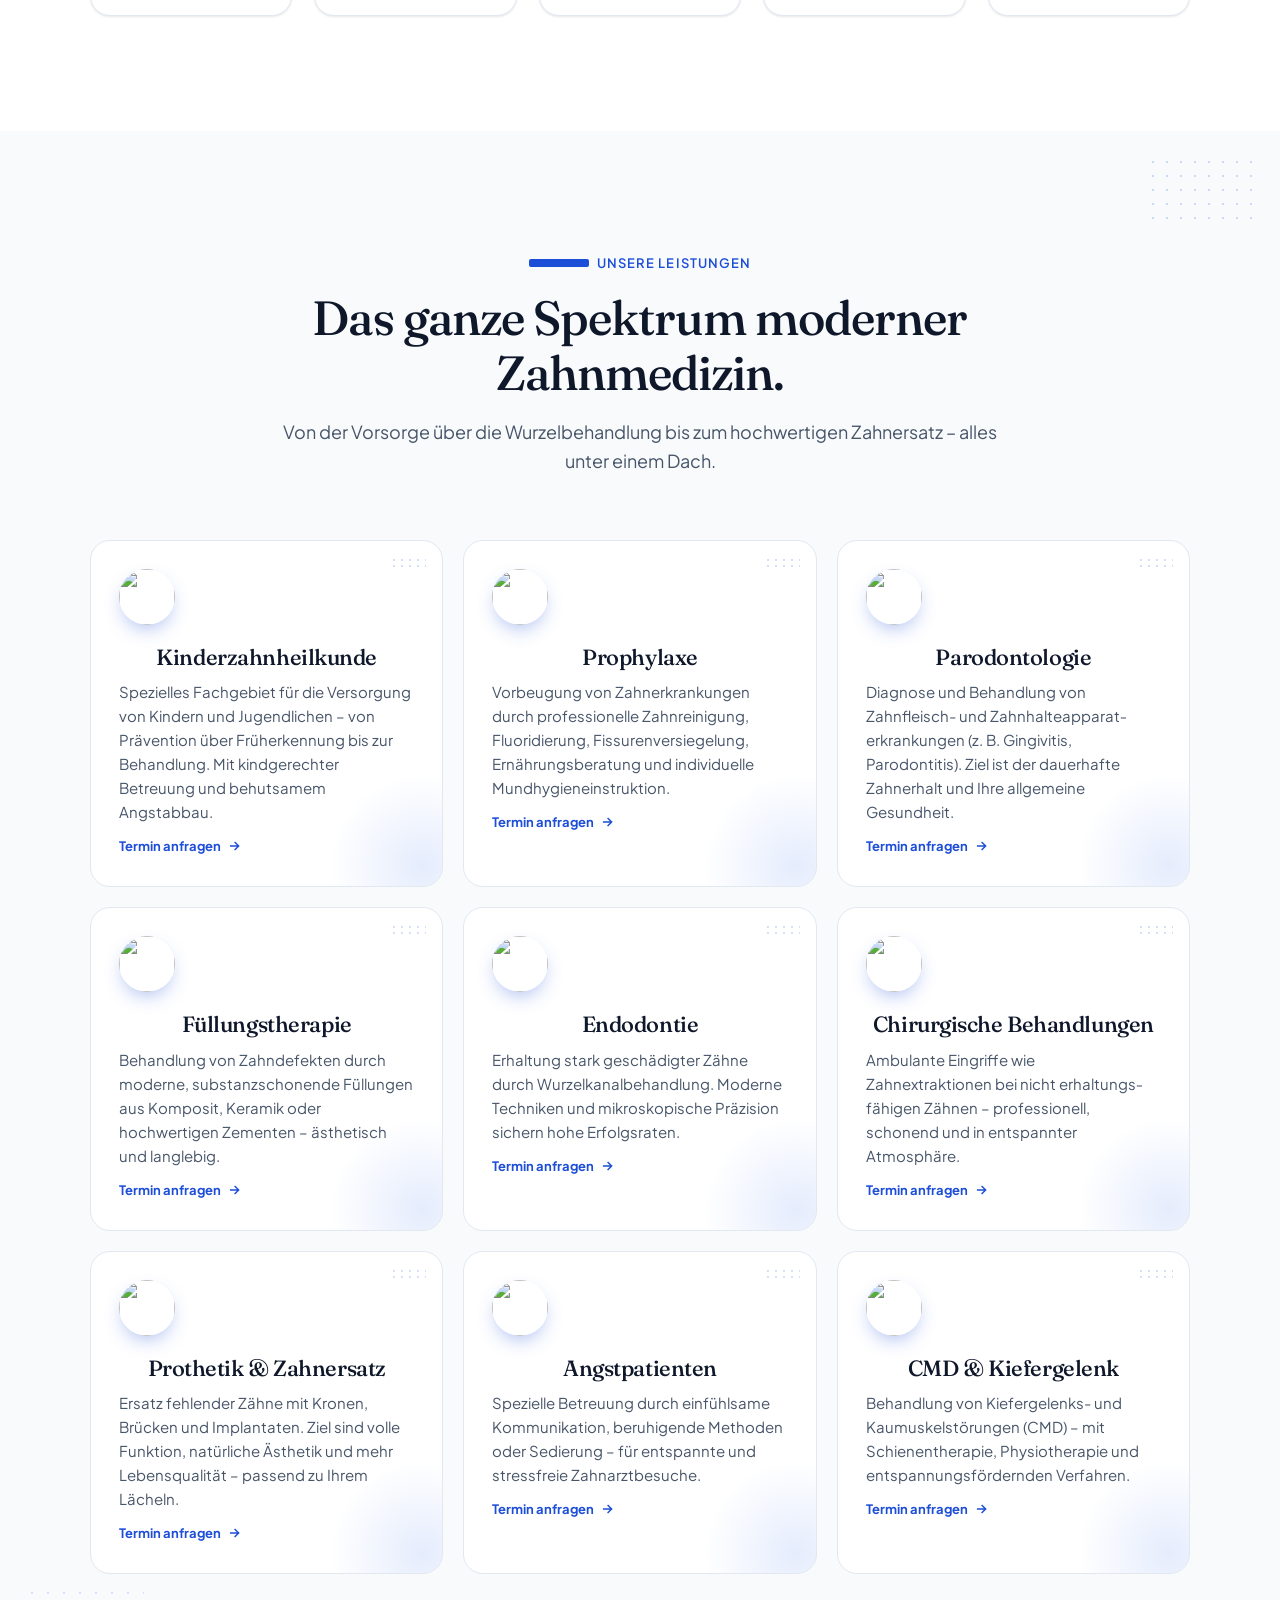
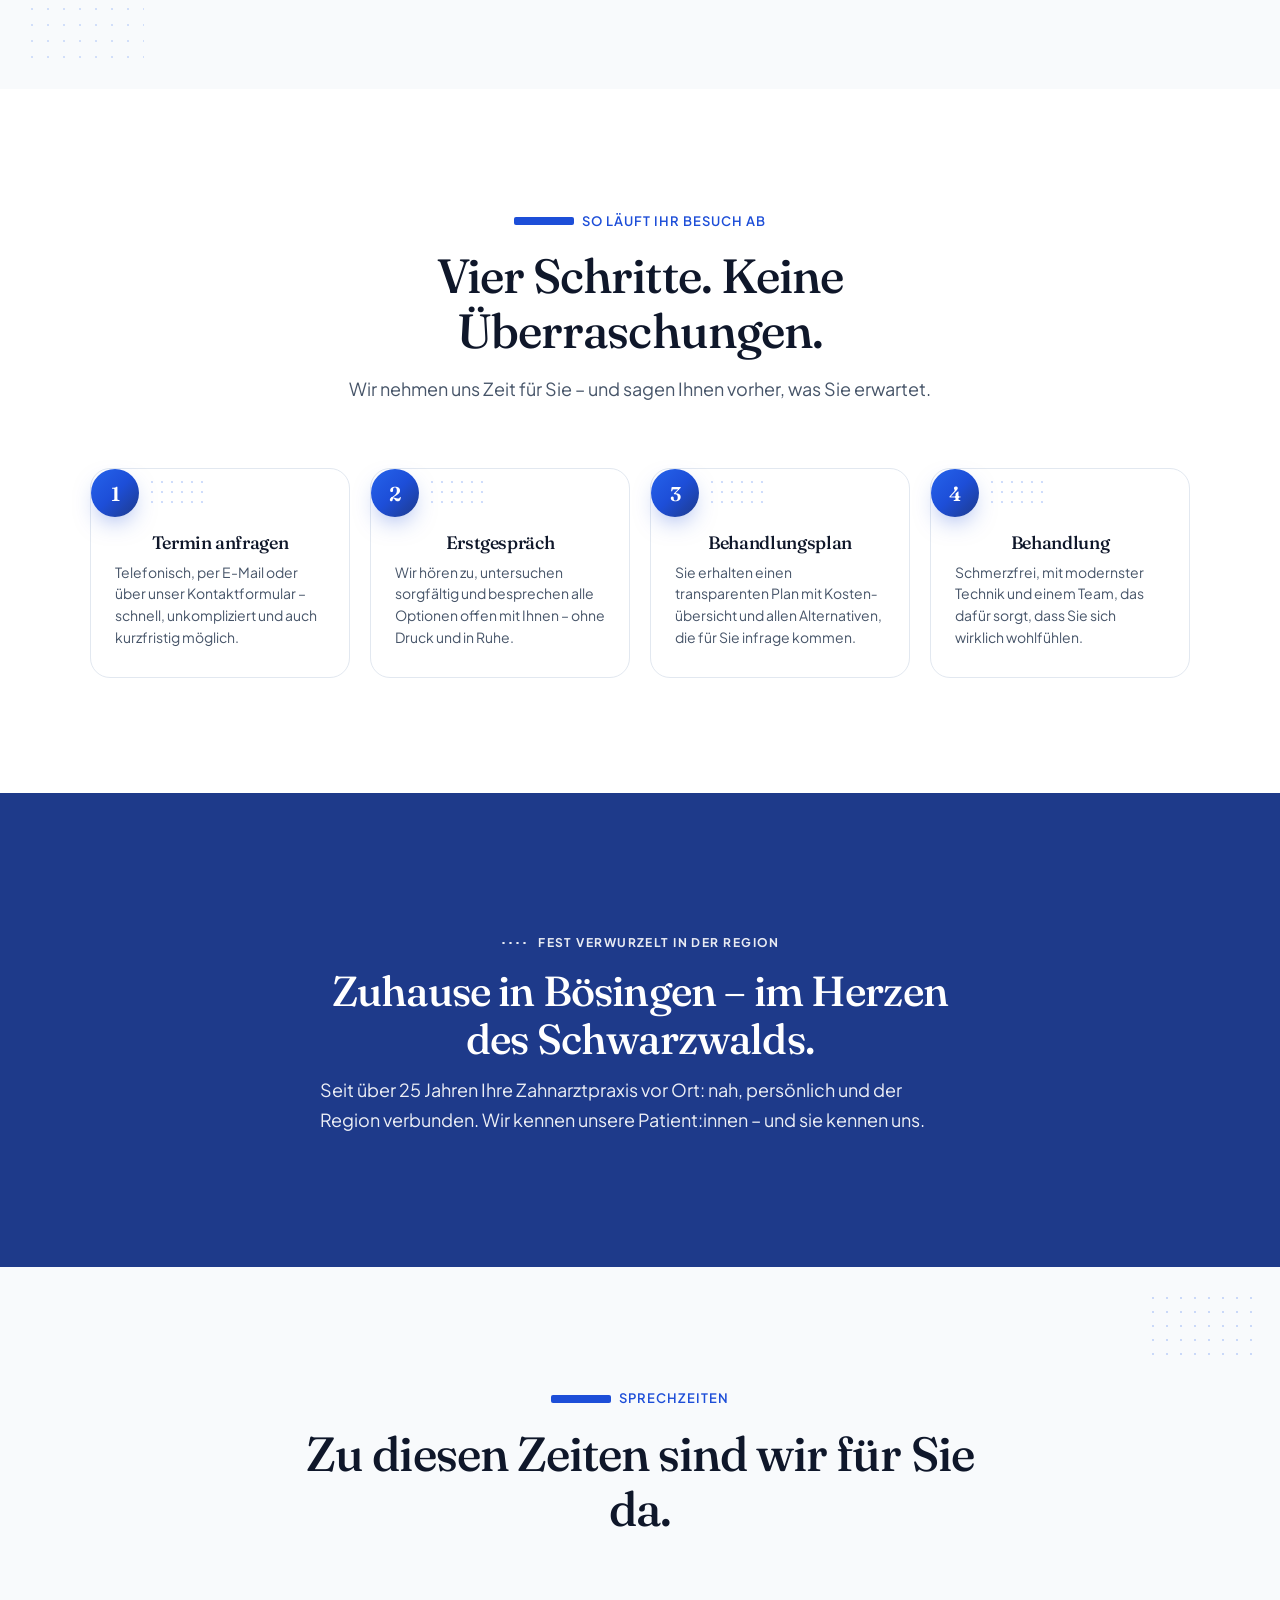
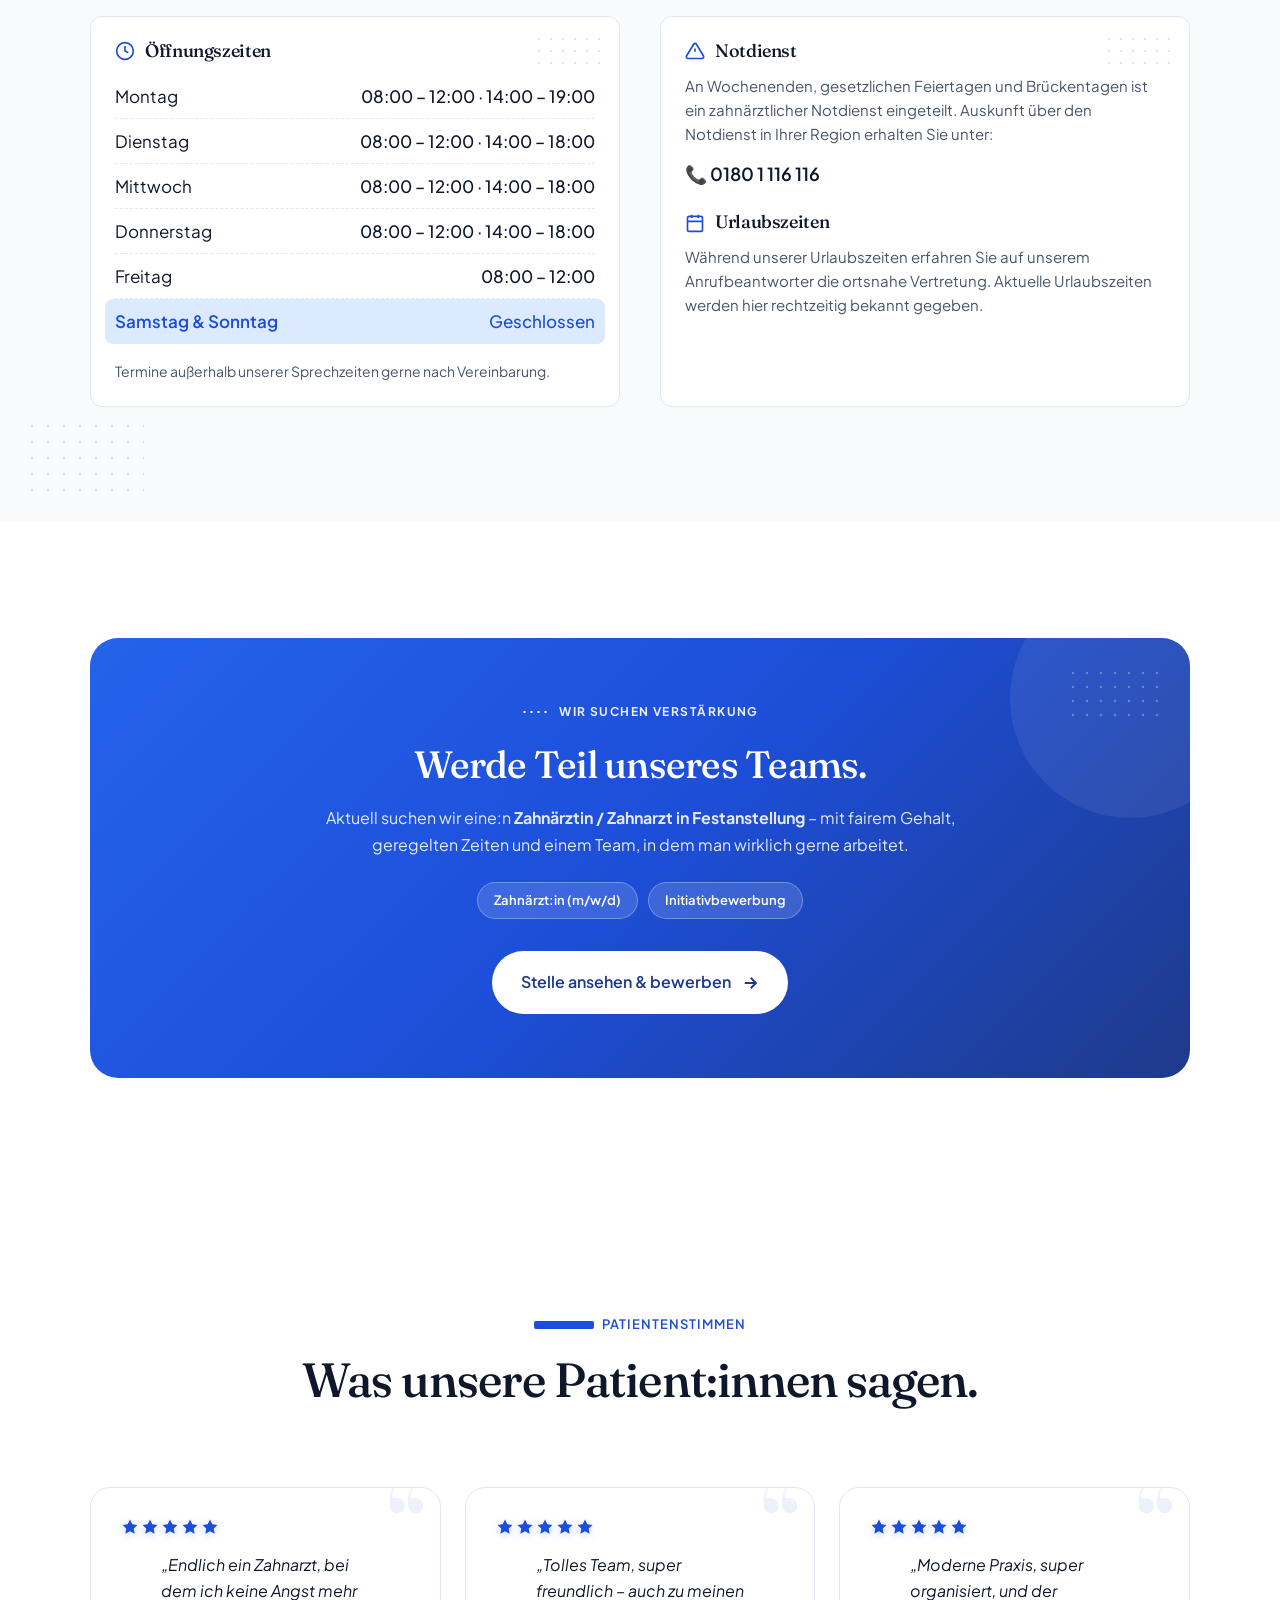
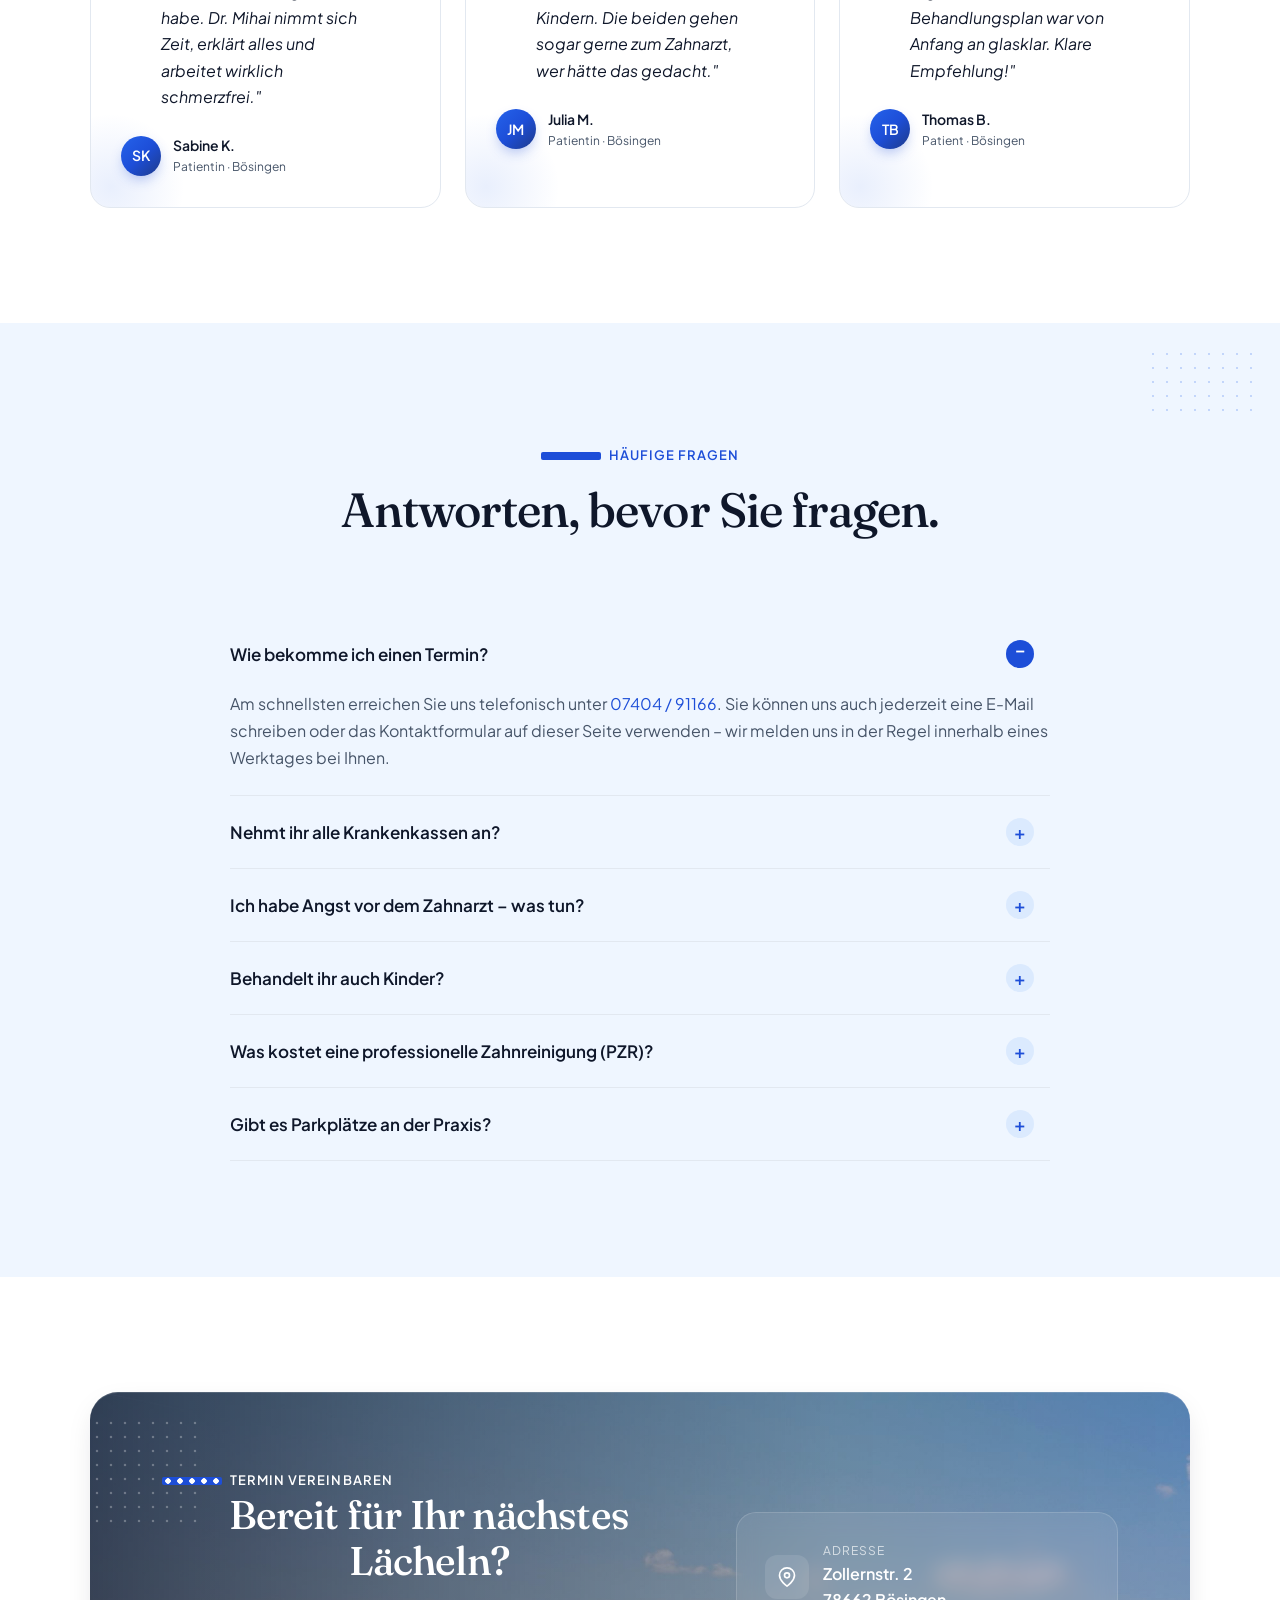
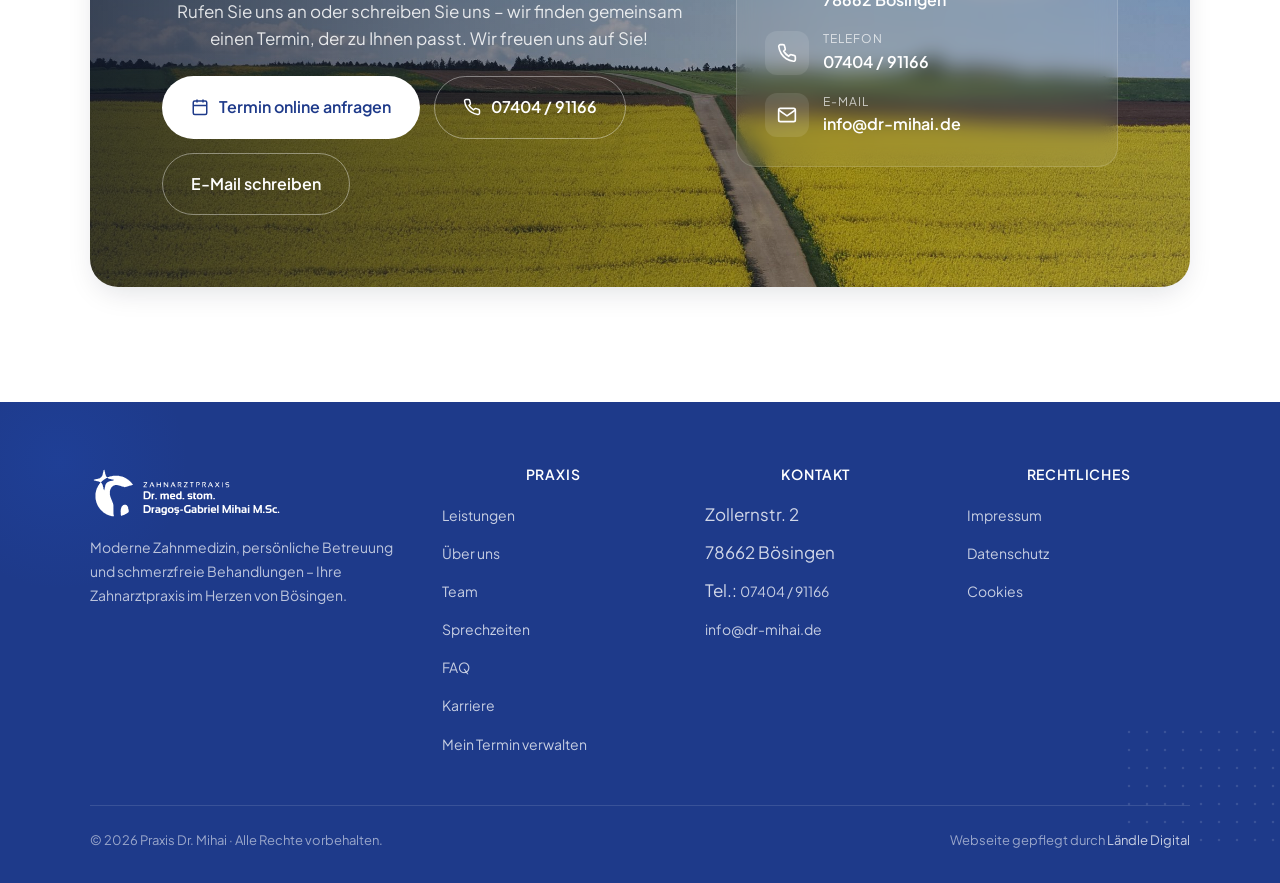
==== commit aee62368: "Adresse korrigiert: Zollernstr. 2 (statt Zollernalbstr.) Co-Authored-By: Claude Opus 4.8 <noreply@an" ====
--- a/index.html
+++ b/index.html
@@ -83,14 +83,14 @@
   "founder": { "@type": "Person", "name": "Dr. med. stom. Dragos Mihai", "jobTitle": "Zahnarzt" },
   "address": {
     "@type": "PostalAddress",
-    "streetAddress": "Zollernalbstr. 2",
+    "streetAddress": "Zollernstr. 2",
     "postalCode": "78662",
     "addressLocality": "Bösingen",
     "addressRegion": "BW",
     "addressCountry": "DE"
   },
   "geo": { "@type": "GeoCoordinates", "latitude": 48.224, "longitude": 8.522 },
-  "hasMap": "https://www.google.com/maps/search/?api=1&query=Zollernalbstr.+2+78662+B%C3%B6singen",
+  "hasMap": "https://www.google.com/maps/search/?api=1&query=Zollernstr.+2+78662+B%C3%B6singen",
   "areaServed": [
     { "@type": "City", "name": "Bösingen" },
     { "@type": "City", "name": "Schramberg" },
@@ -169,7 +169,7 @@
     {
       "@type": "Question",
       "name": "Ist die Praxis Dr. Mihai barrierefrei erreichbar?",
-      "acceptedAnswer": { "@type": "Answer", "text": "Ja, der Zugang zur Praxis in der Zollernalbstr. 2 in Bösingen ist barrierefrei. Direkt an der Praxis stehen Patient:innen-Parkplätze zur Verfügung." }
+      "acceptedAnswer": { "@type": "Answer", "text": "Ja, der Zugang zur Praxis in der Zollernstr. 2 in Bösingen ist barrierefrei. Direkt an der Praxis stehen Patient:innen-Parkplätze zur Verfügung." }
     },
     {
       "@type": "Question",
@@ -818,7 +818,7 @@
           </span>
           <div>
             <div class="cta-banner__contact-label">Adresse</div>
-            <div class="cta-banner__contact-value">Zollernalbstr. 2<br/>78662 Bösingen</div>
+            <div class="cta-banner__contact-value">Zollernstr. 2<br/>78662 Bösingen</div>
           </div>
         </div>
         <div class="cta-banner__contact">
@@ -880,7 +880,7 @@
       <div>
         <h4>Kontakt</h4>
         <ul>
-          <li>Zollernalbstr. 2</li>
+          <li>Zollernstr. 2</li>
           <li>78662 Bösingen</li>
           <li>Tel.: <a href="tel:+49740491166">07404 / 91166</a></li>
           <li><a href="mailto:info@dr-mihai.de">info@dr-mihai.de</a></li>
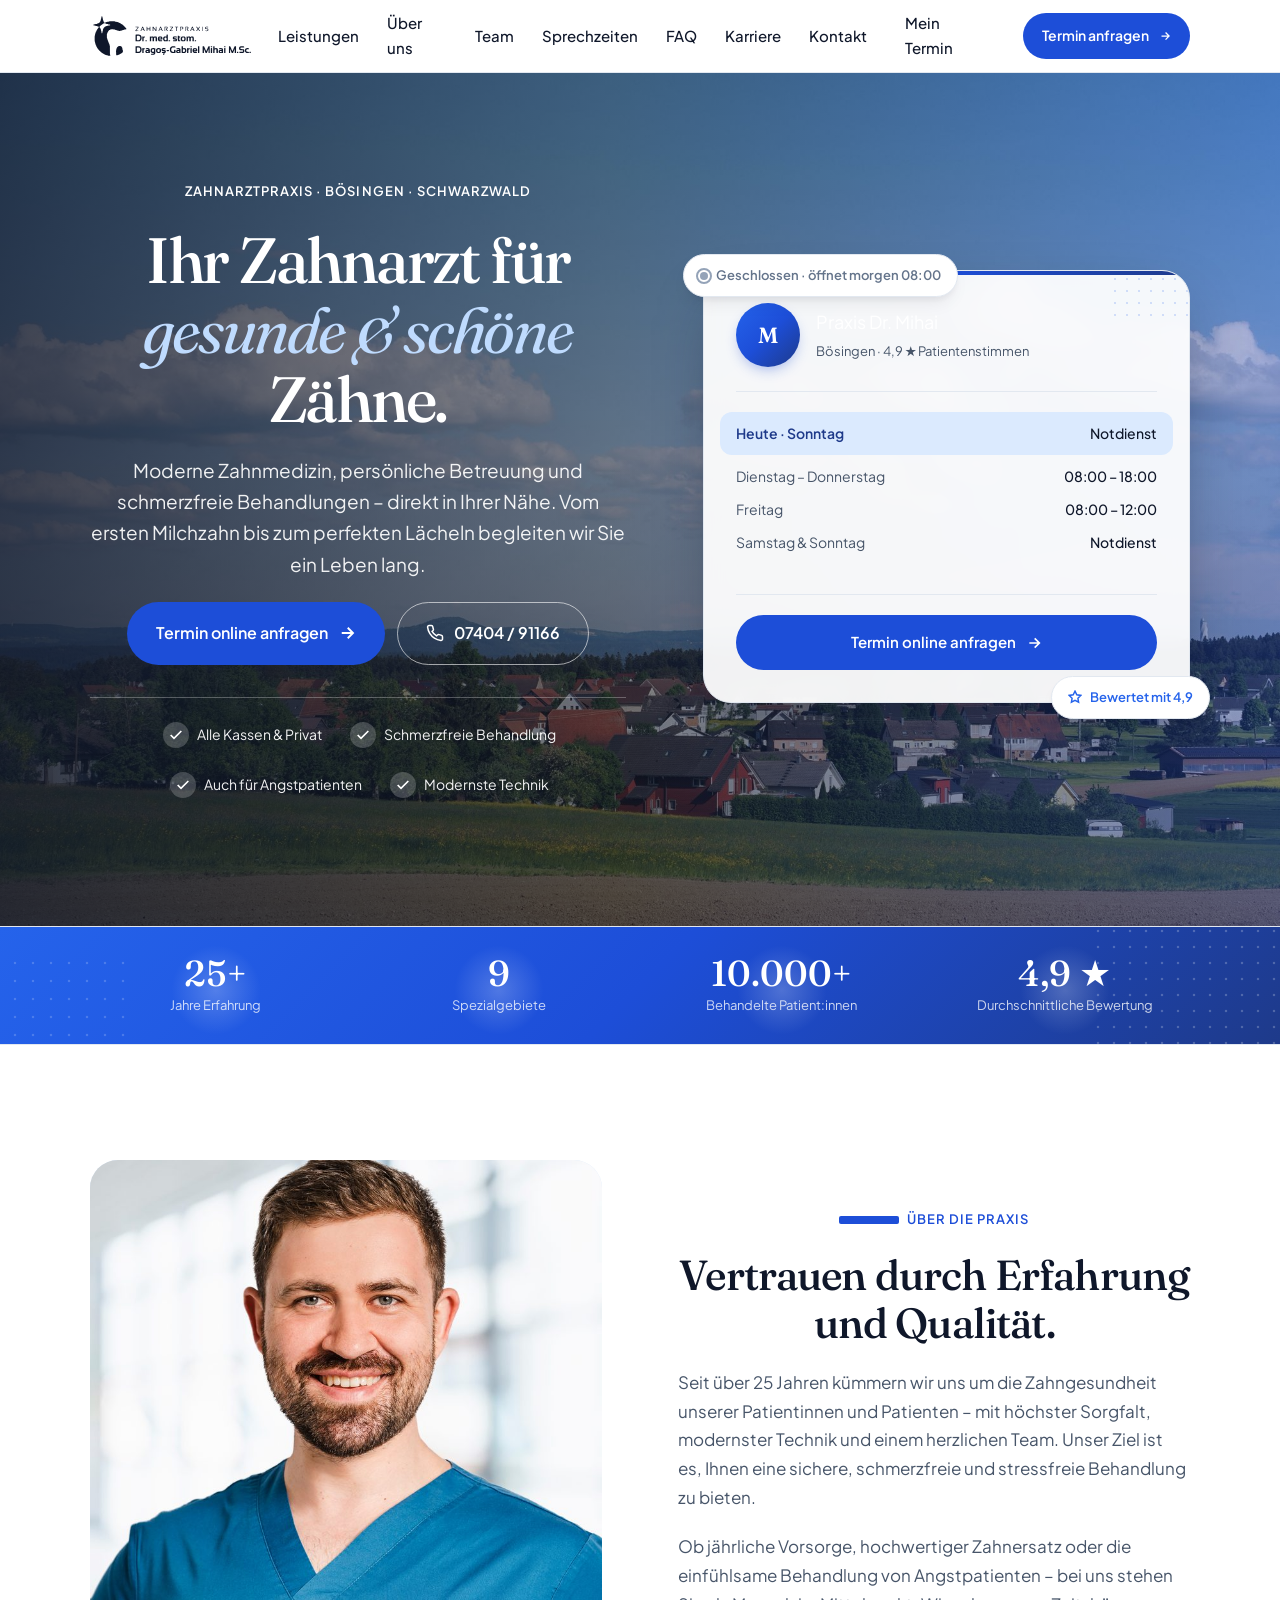
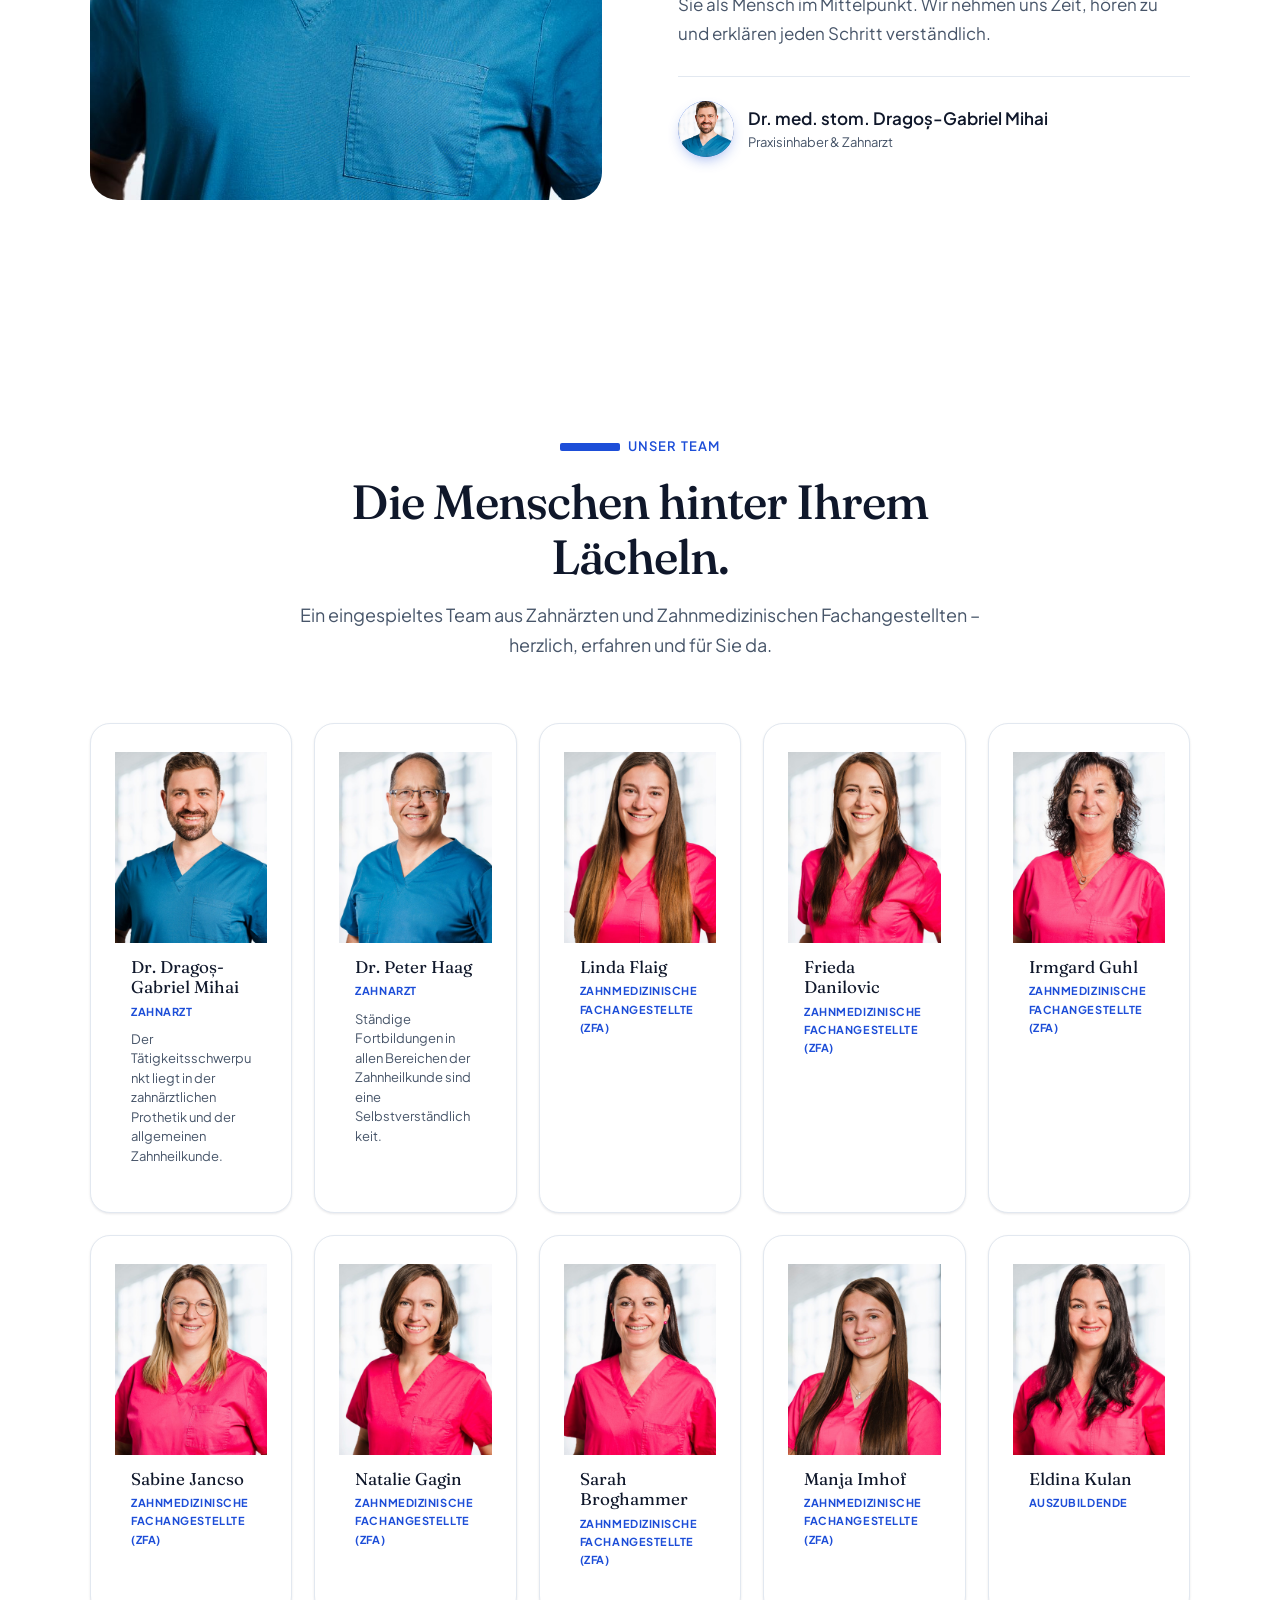
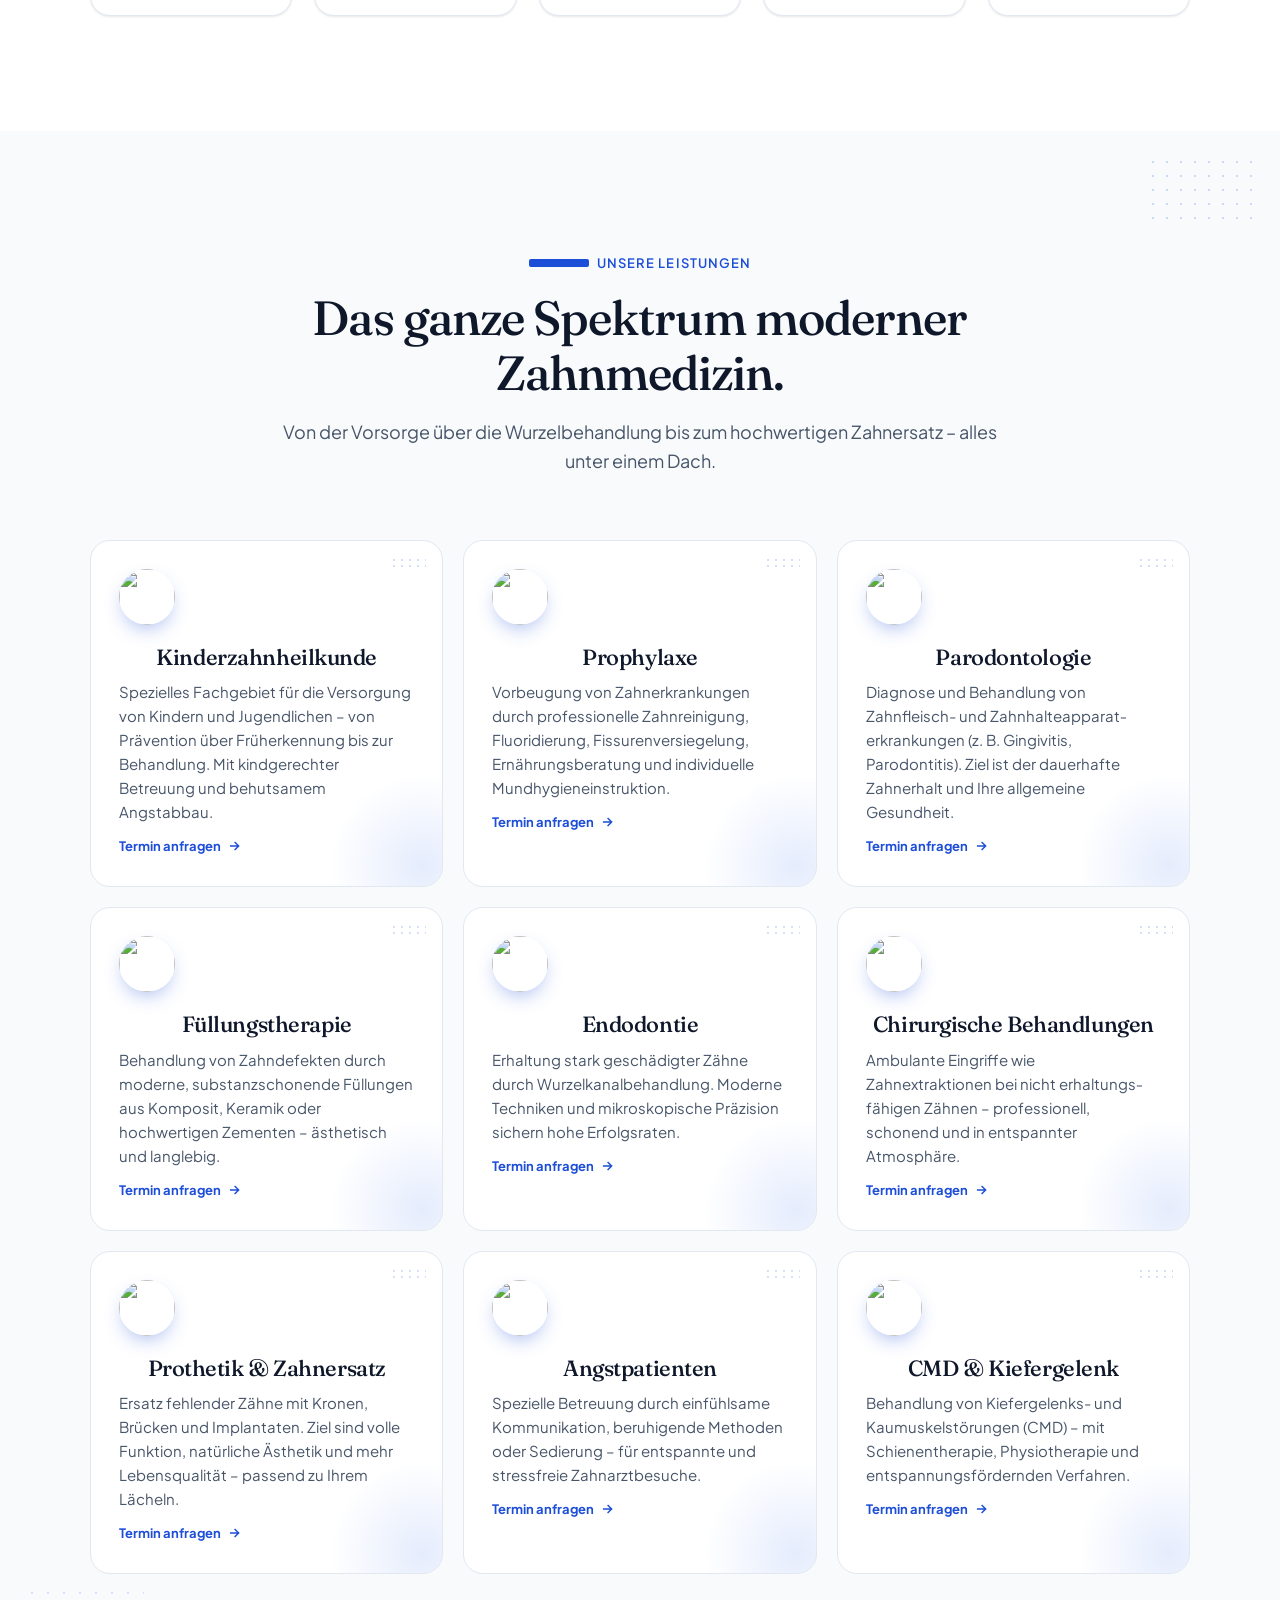
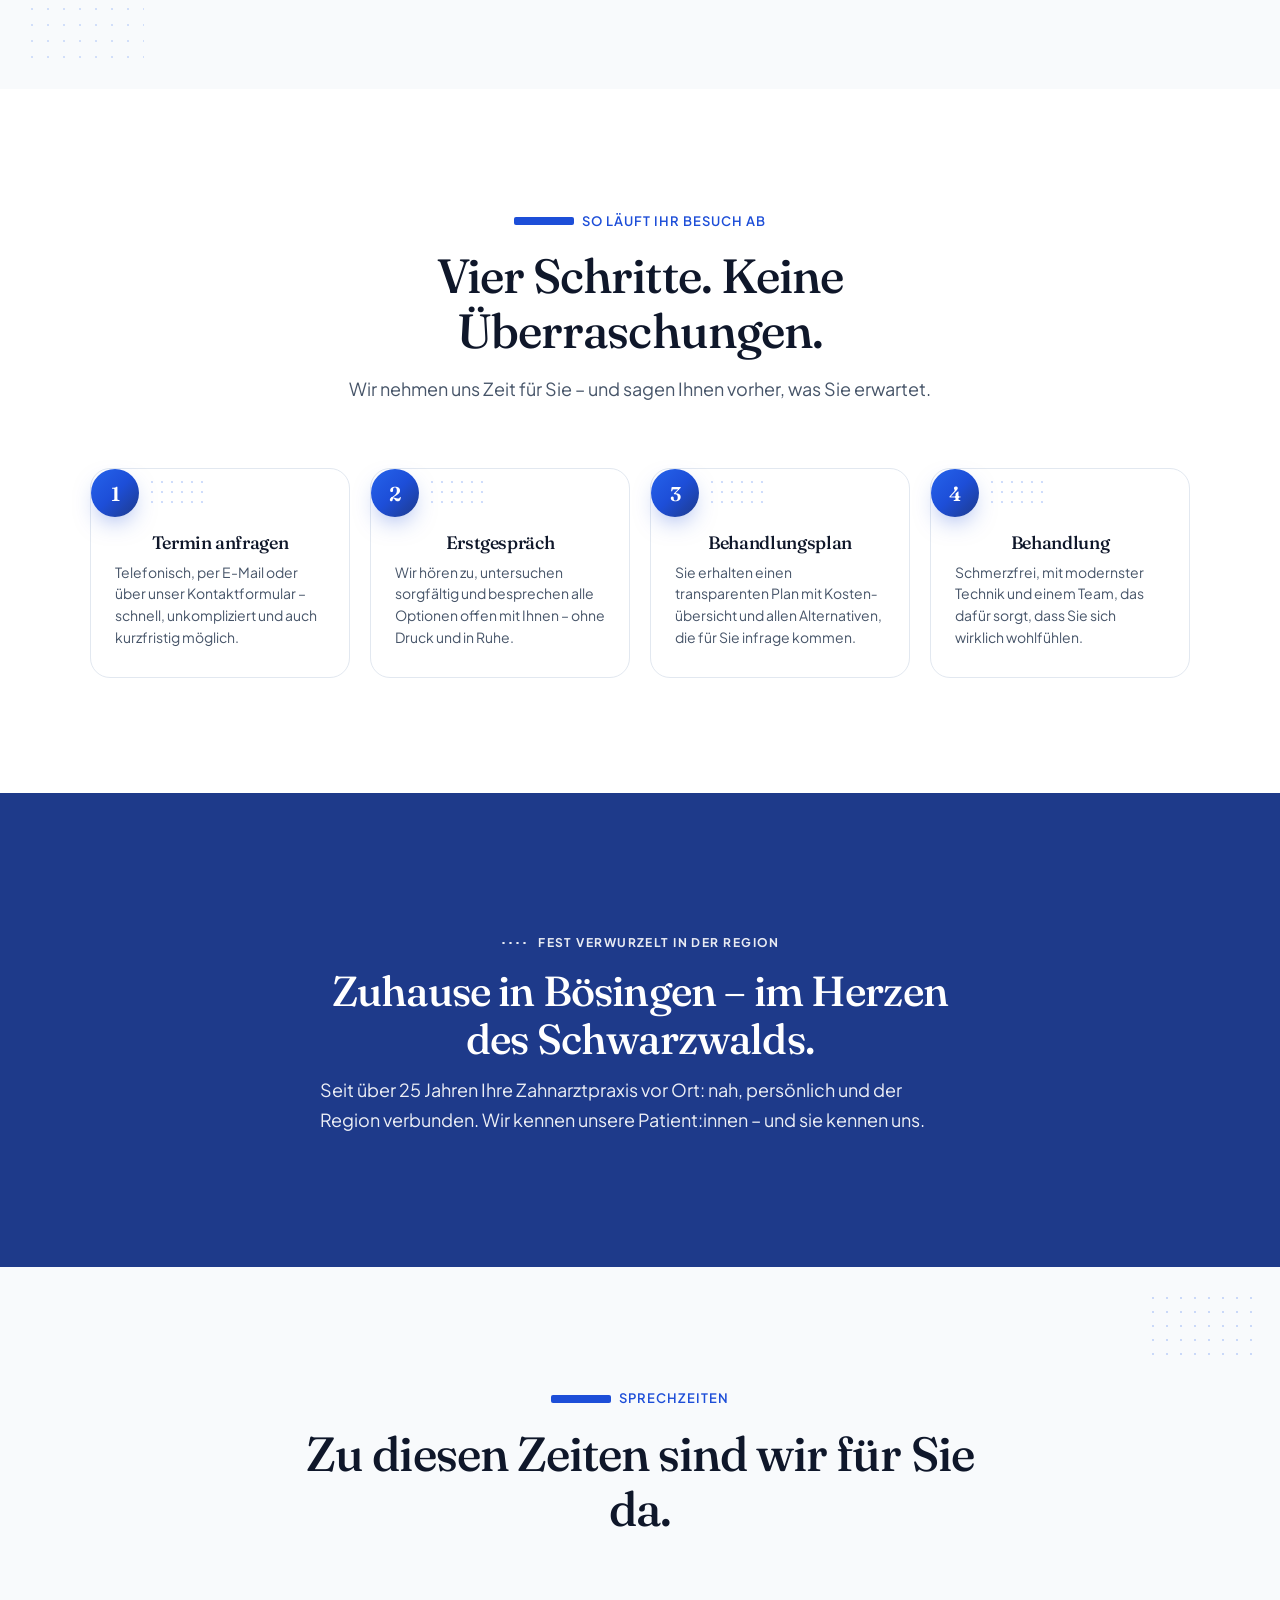
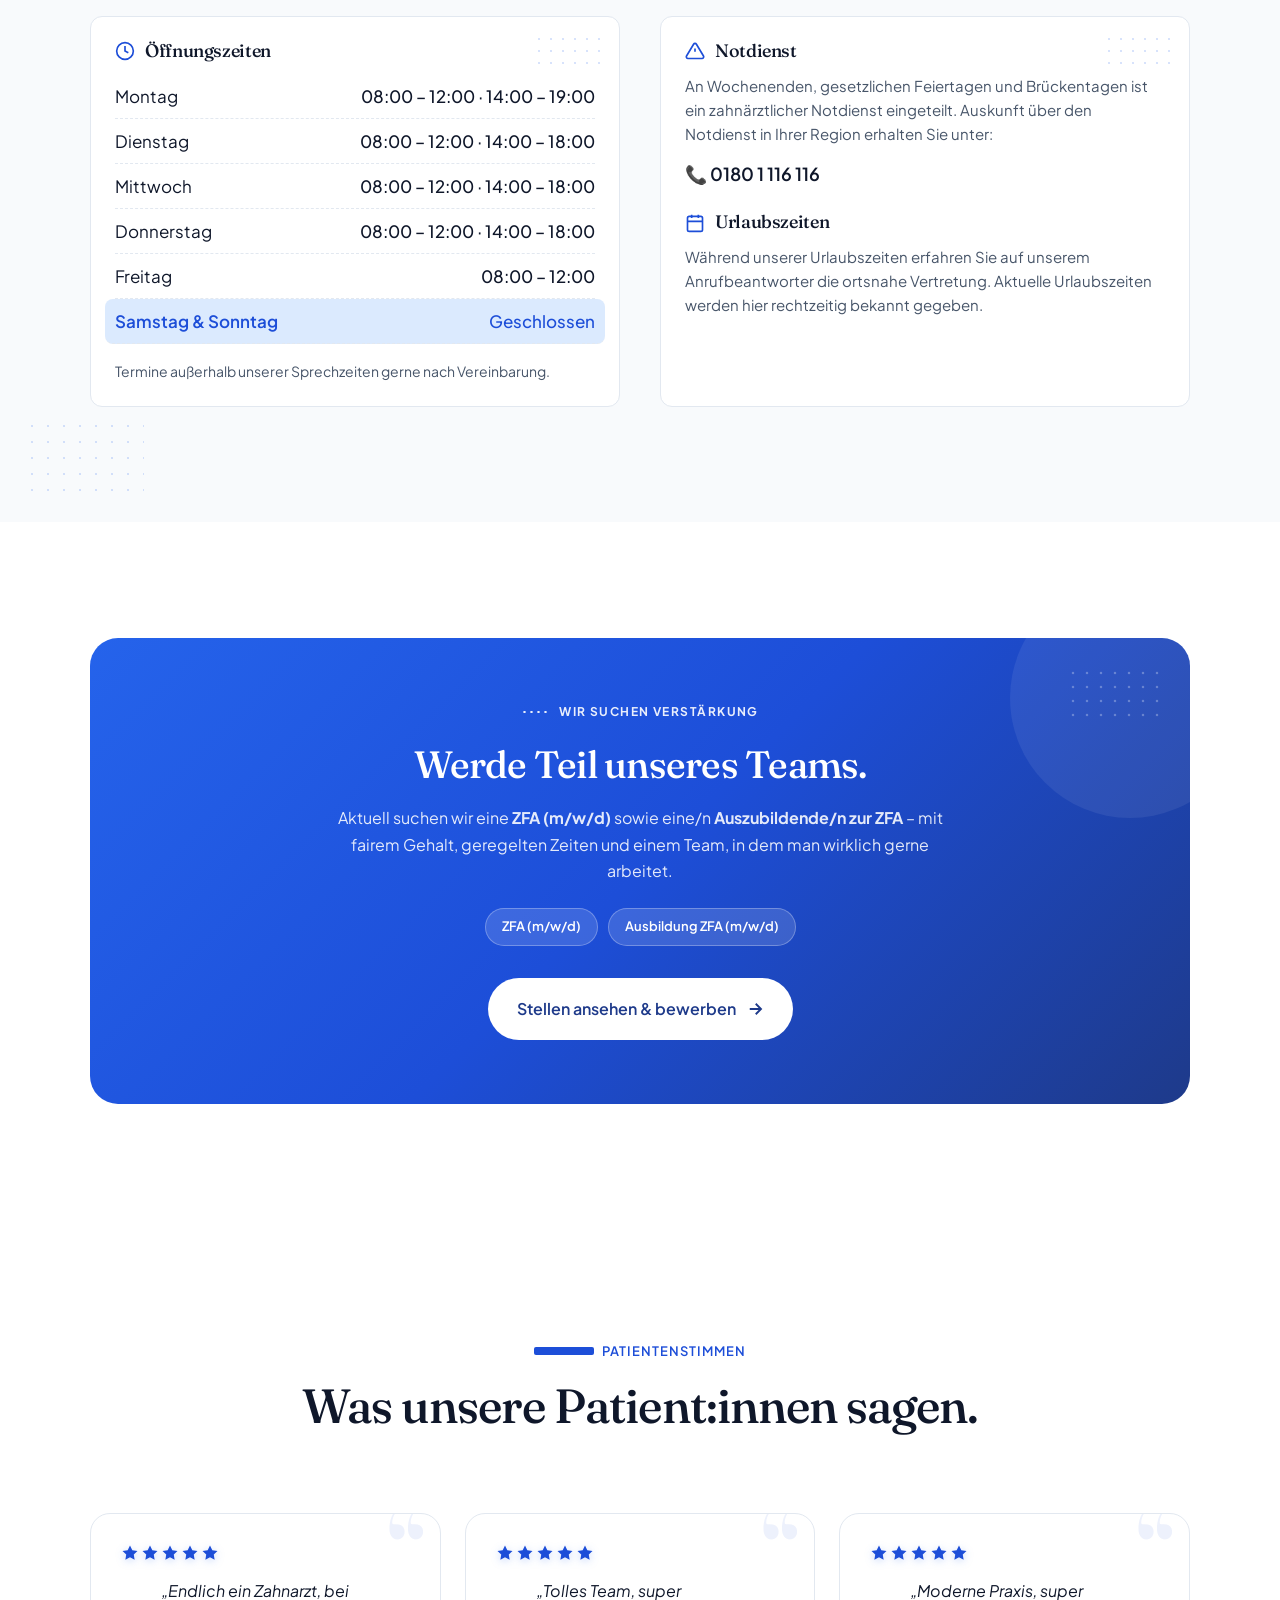
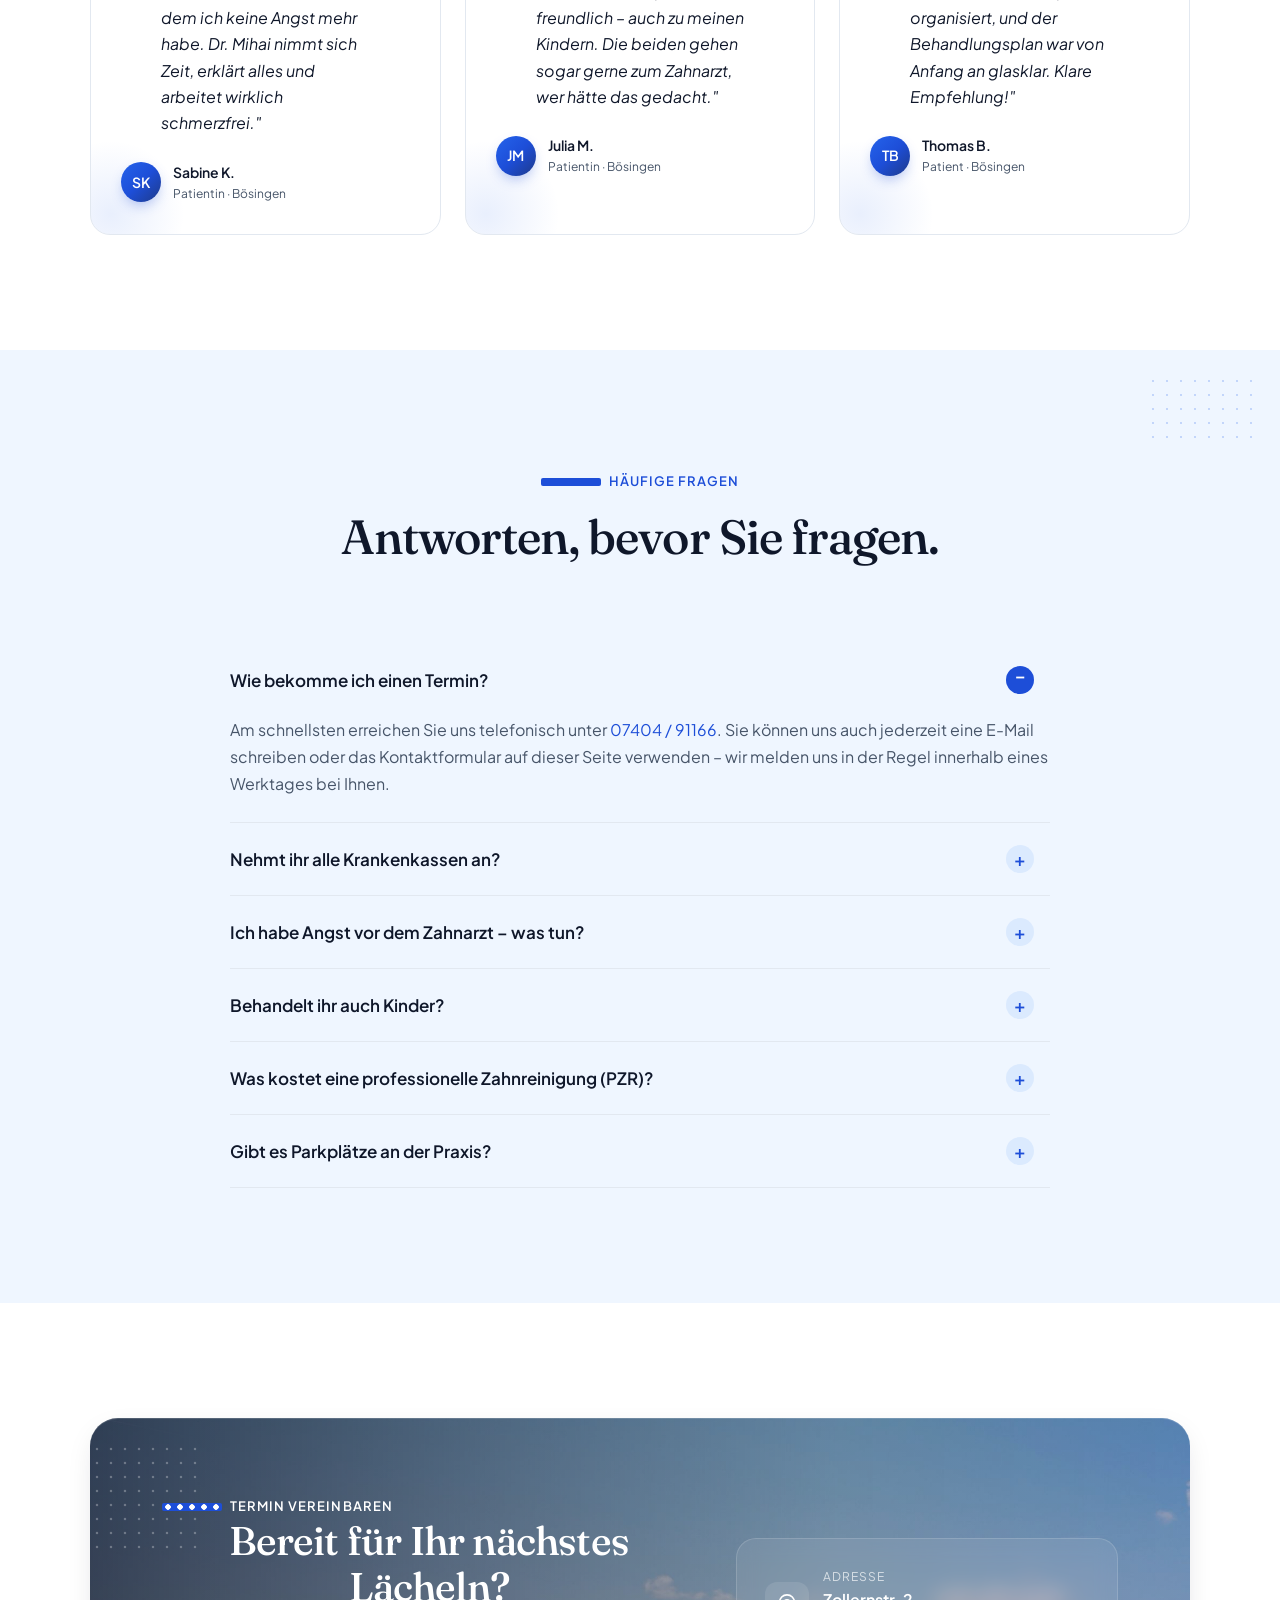
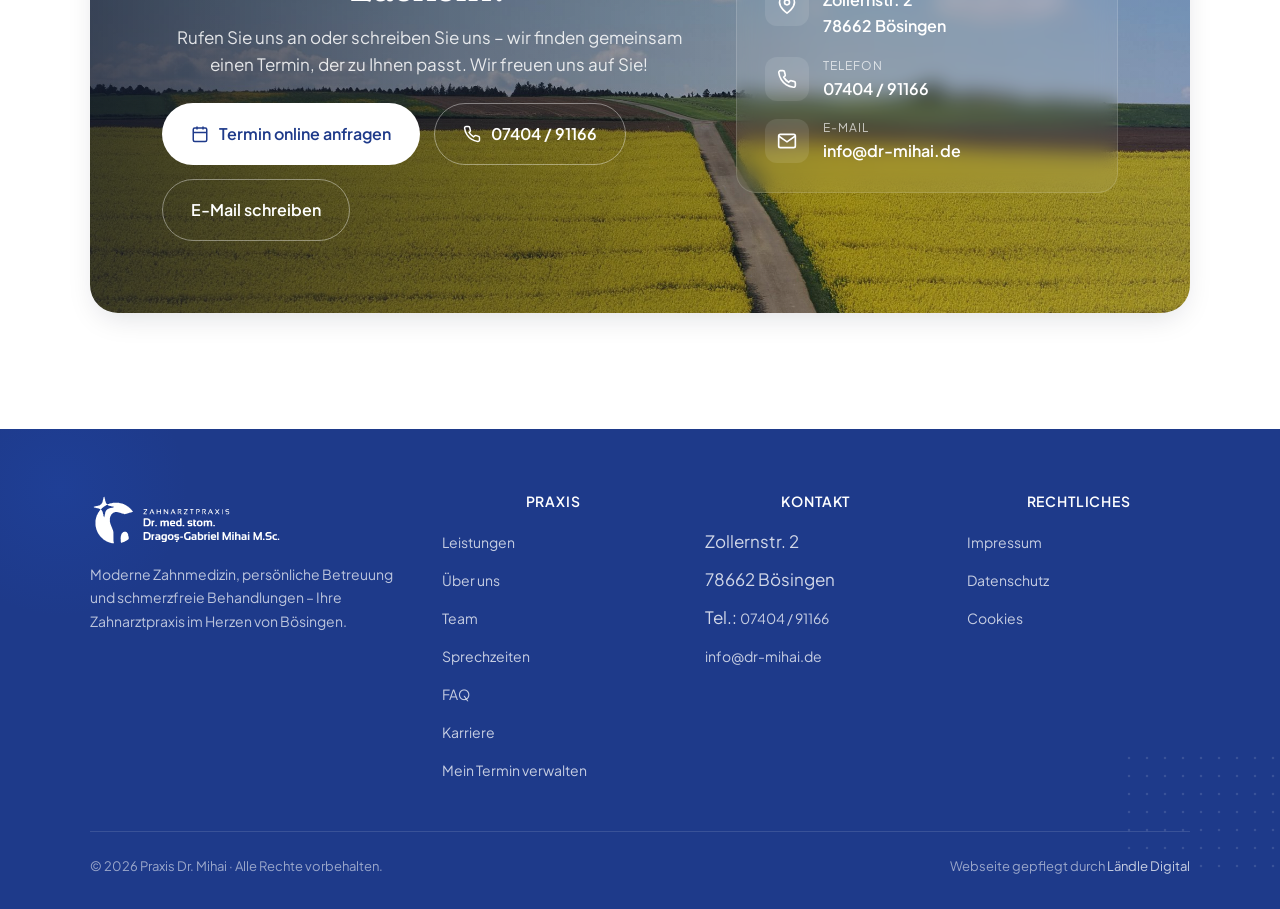
==== commit 1675cc77: "Startseite: Karriere-Popup und -Kachel auf ZFA/Azubi umgestellt, Zahnarzt entfernt Co-Authored-By: C" ====
--- a/index.html
+++ b/index.html
@@ -628,17 +628,17 @@
       <span class="career-tile__eyebrow">Wir suchen Verstärkung</span>
       <h2>Werde Teil unseres Teams.</h2>
       <p>
-        Aktuell suchen wir eine:n <strong>Zahnärztin / Zahnarzt in Festanstellung</strong> –
-        mit fairem Gehalt, geregelten Zeiten und einem Team, in dem man
-        wirklich gerne arbeitet.
+        Aktuell suchen wir eine <strong>ZFA (m/w/d)</strong> sowie eine/n
+        <strong>Auszubildende/n zur ZFA</strong> – mit fairem Gehalt, geregelten
+        Zeiten und einem Team, in dem man wirklich gerne arbeitet.
       </p>
       <div class="career-tile__roles">
-        <span>Zahnärzt:in (m/w/d)</span>
-        <span>Initiativbewerbung</span>
+        <span>ZFA (m/w/d)</span>
+        <span>Ausbildung ZFA (m/w/d)</span>
       </div>
       <div class="career-tile__cta">
-        <a href="karriere.html#bewerbung" class="btn btn--white btn--lg">
-          Stelle ansehen &amp; bewerben
+        <a href="karriere.html#stellen" class="btn btn--white btn--lg">
+          Stellen ansehen &amp; bewerben
           <svg viewBox="0 0 24 24" width="18" height="18" fill="none" stroke="currentColor" stroke-width="2.5"><path d="M5 12h14M13 5l7 7-7 7"/></svg>
         </a>
       </div>
@@ -1022,9 +1022,9 @@
     </button>
   </header>
   <div class="career-pop__body">
-    <p><strong>Zahnärztin / Zahnarzt</strong> (m/w/d) – Festanstellung mit fairem Gehalt, geregelten Zeiten und einem Team, das zusammenhält.</p>
+    <p>Wir suchen eine <strong>ZFA (m/w/d)</strong> sowie eine/n <strong>Auszubildende/n zur ZFA</strong> – faires Gehalt, geregelte Zeiten und ein Team, das zusammenhält.</p>
     <div class="career-pop__actions">
-      <a href="karriere.html#bewerbung" class="btn btn--primary">Jetzt bewerben</a>
+      <a href="karriere.html#stellen" class="btn btn--primary">Jetzt bewerben</a>
       <button type="button" class="btn btn--ghost" id="careerPopDismiss">Später</button>
     </div>
   </div>
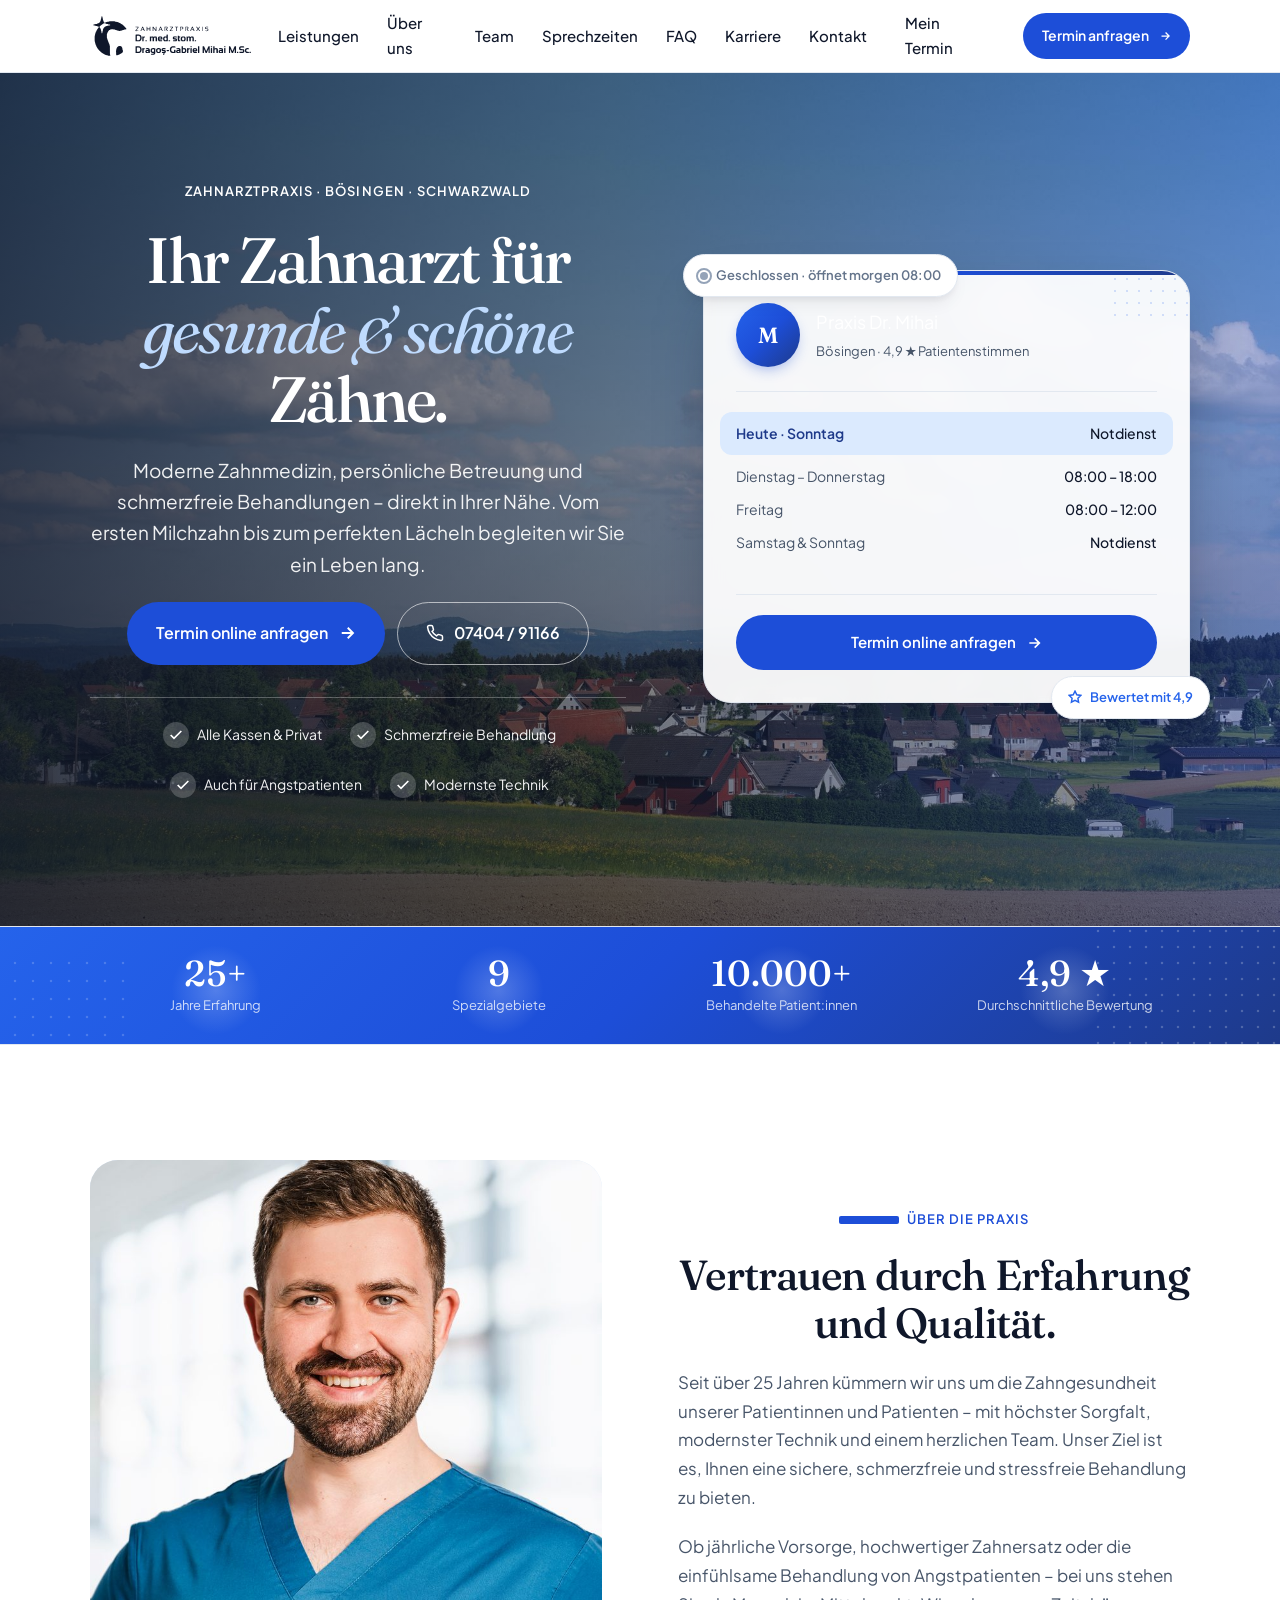
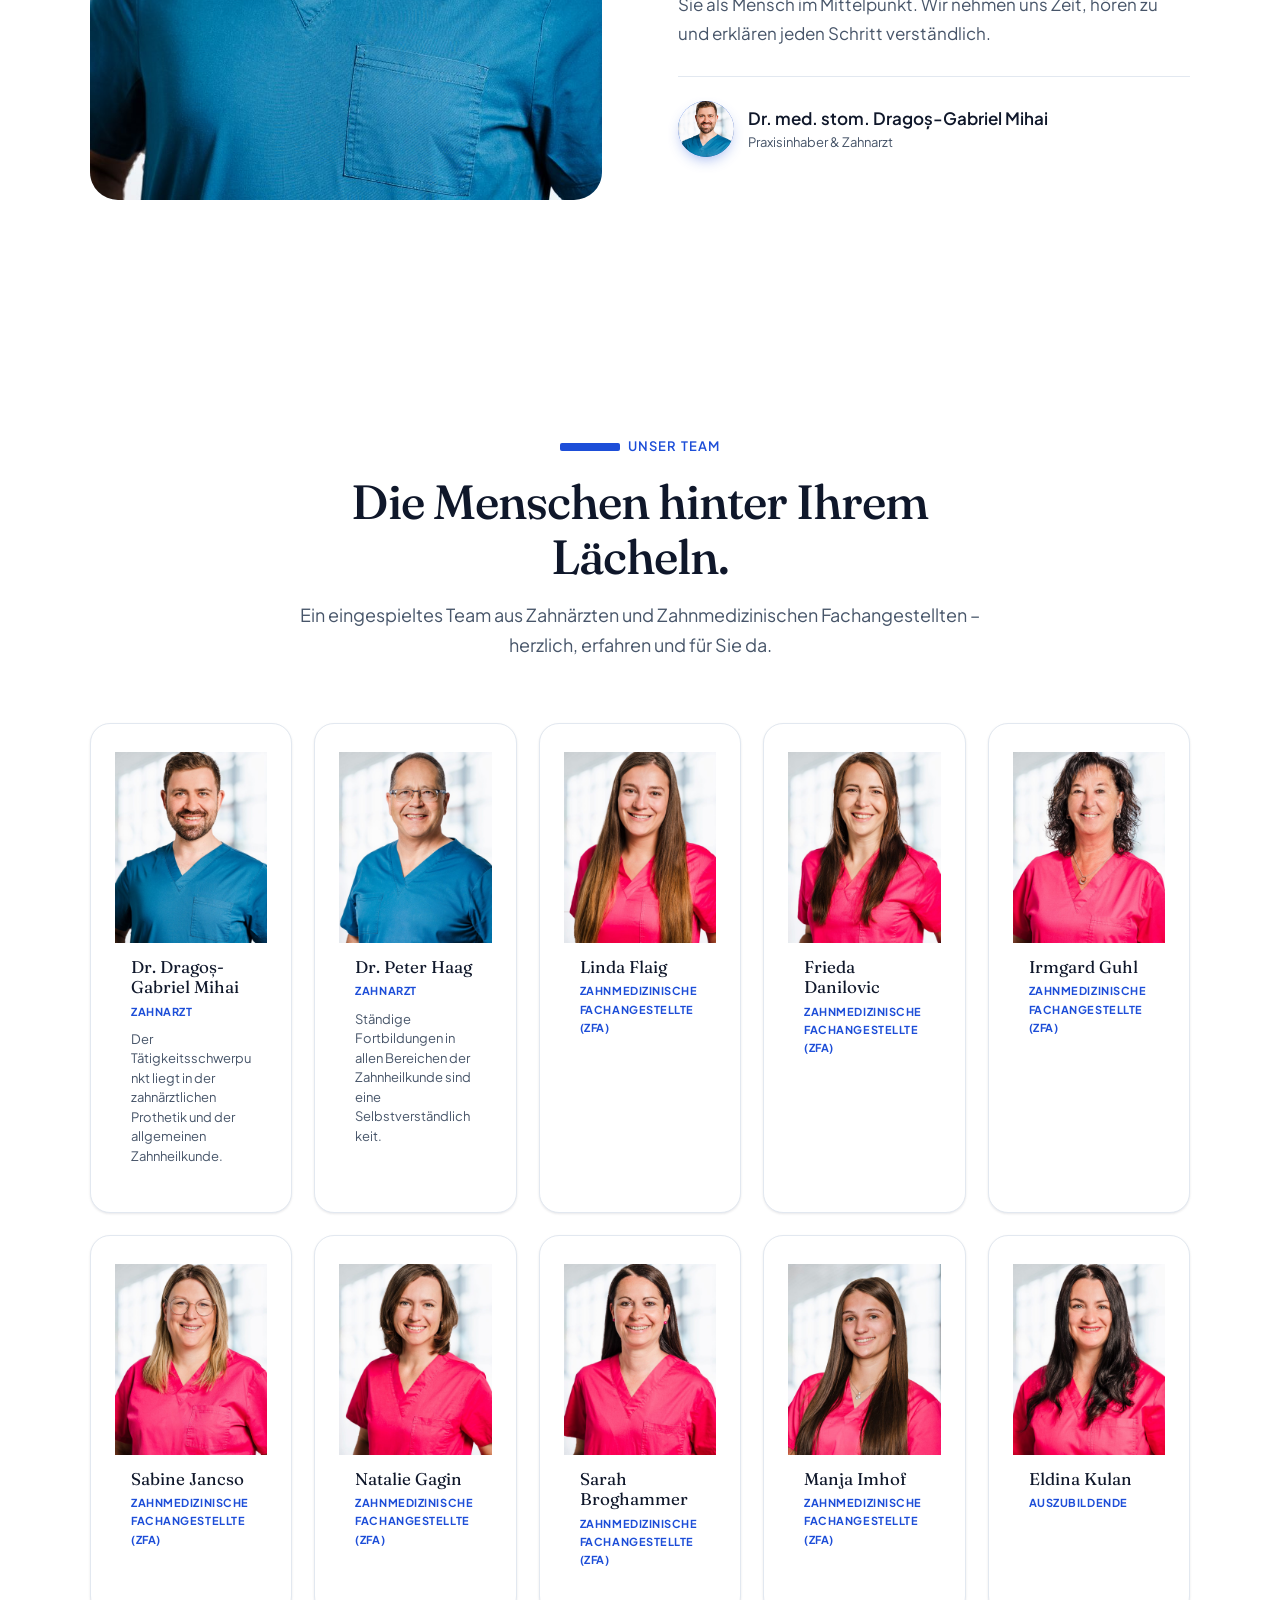
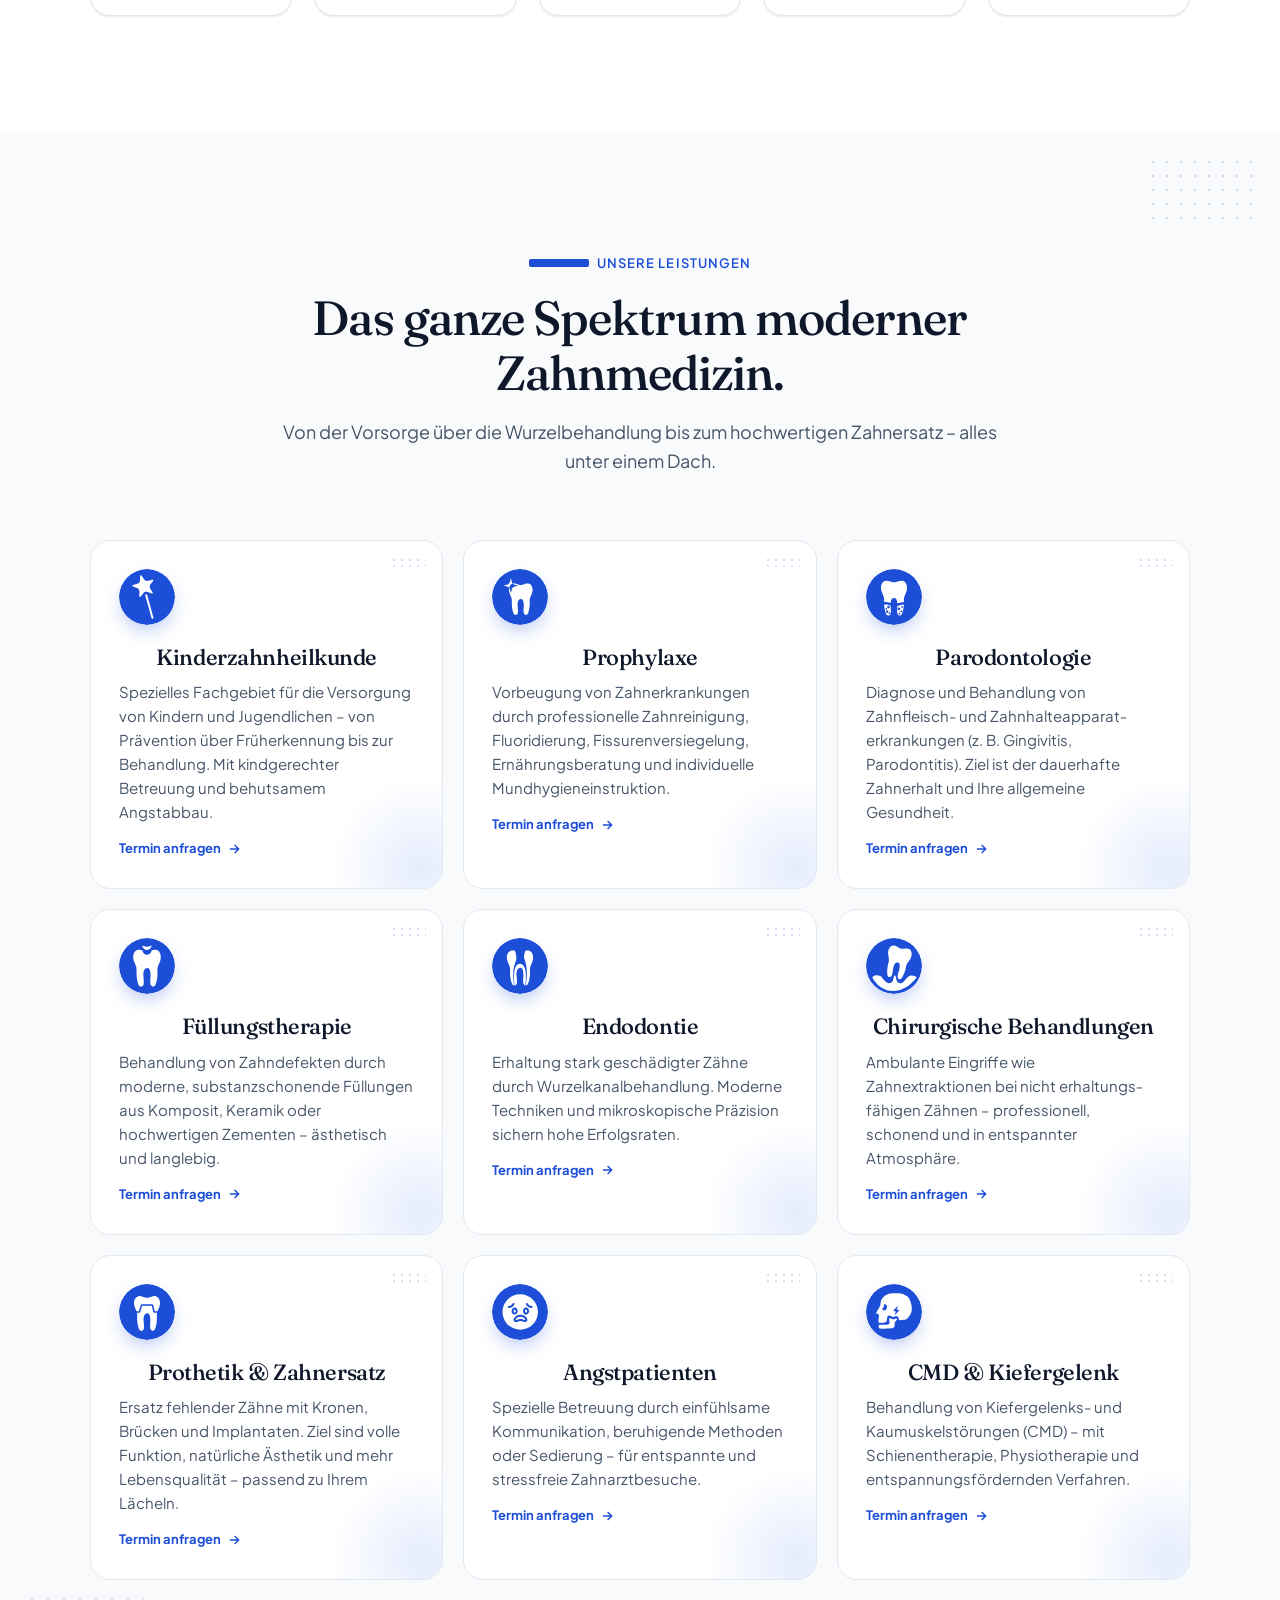
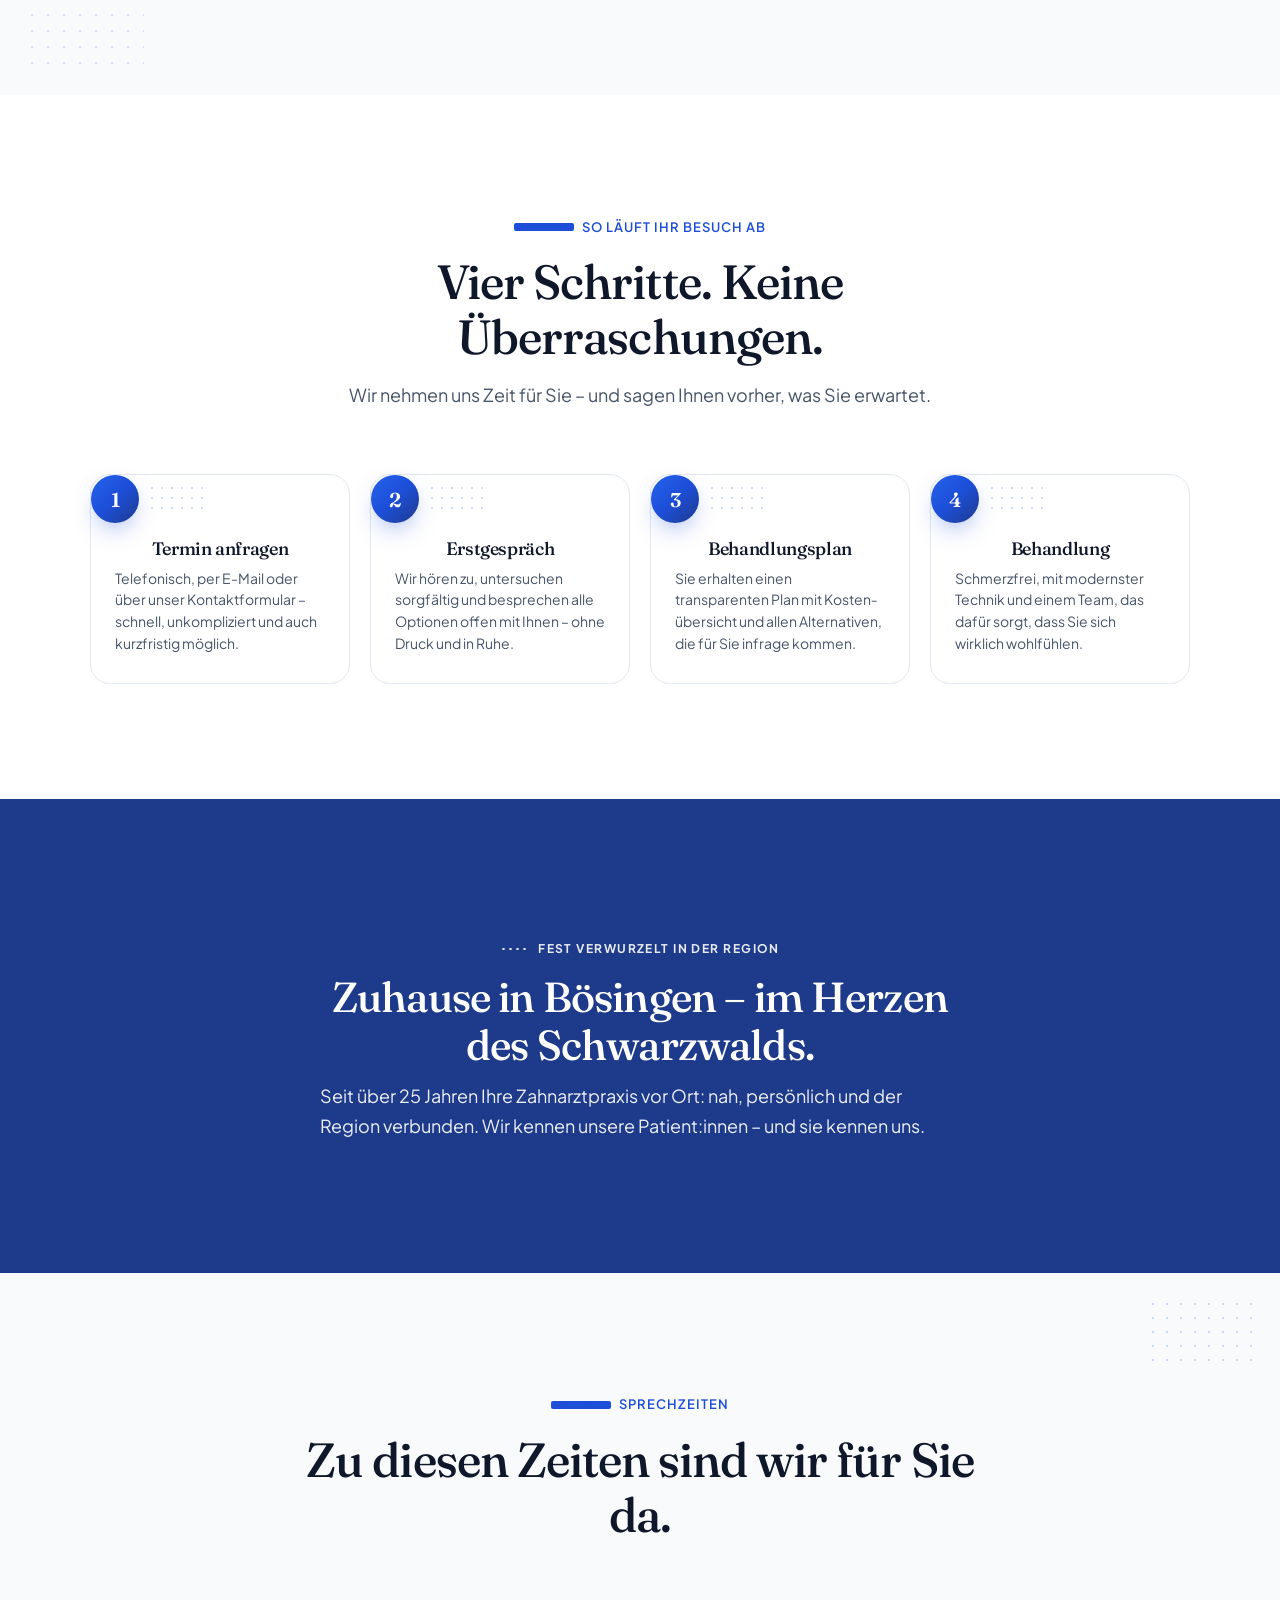
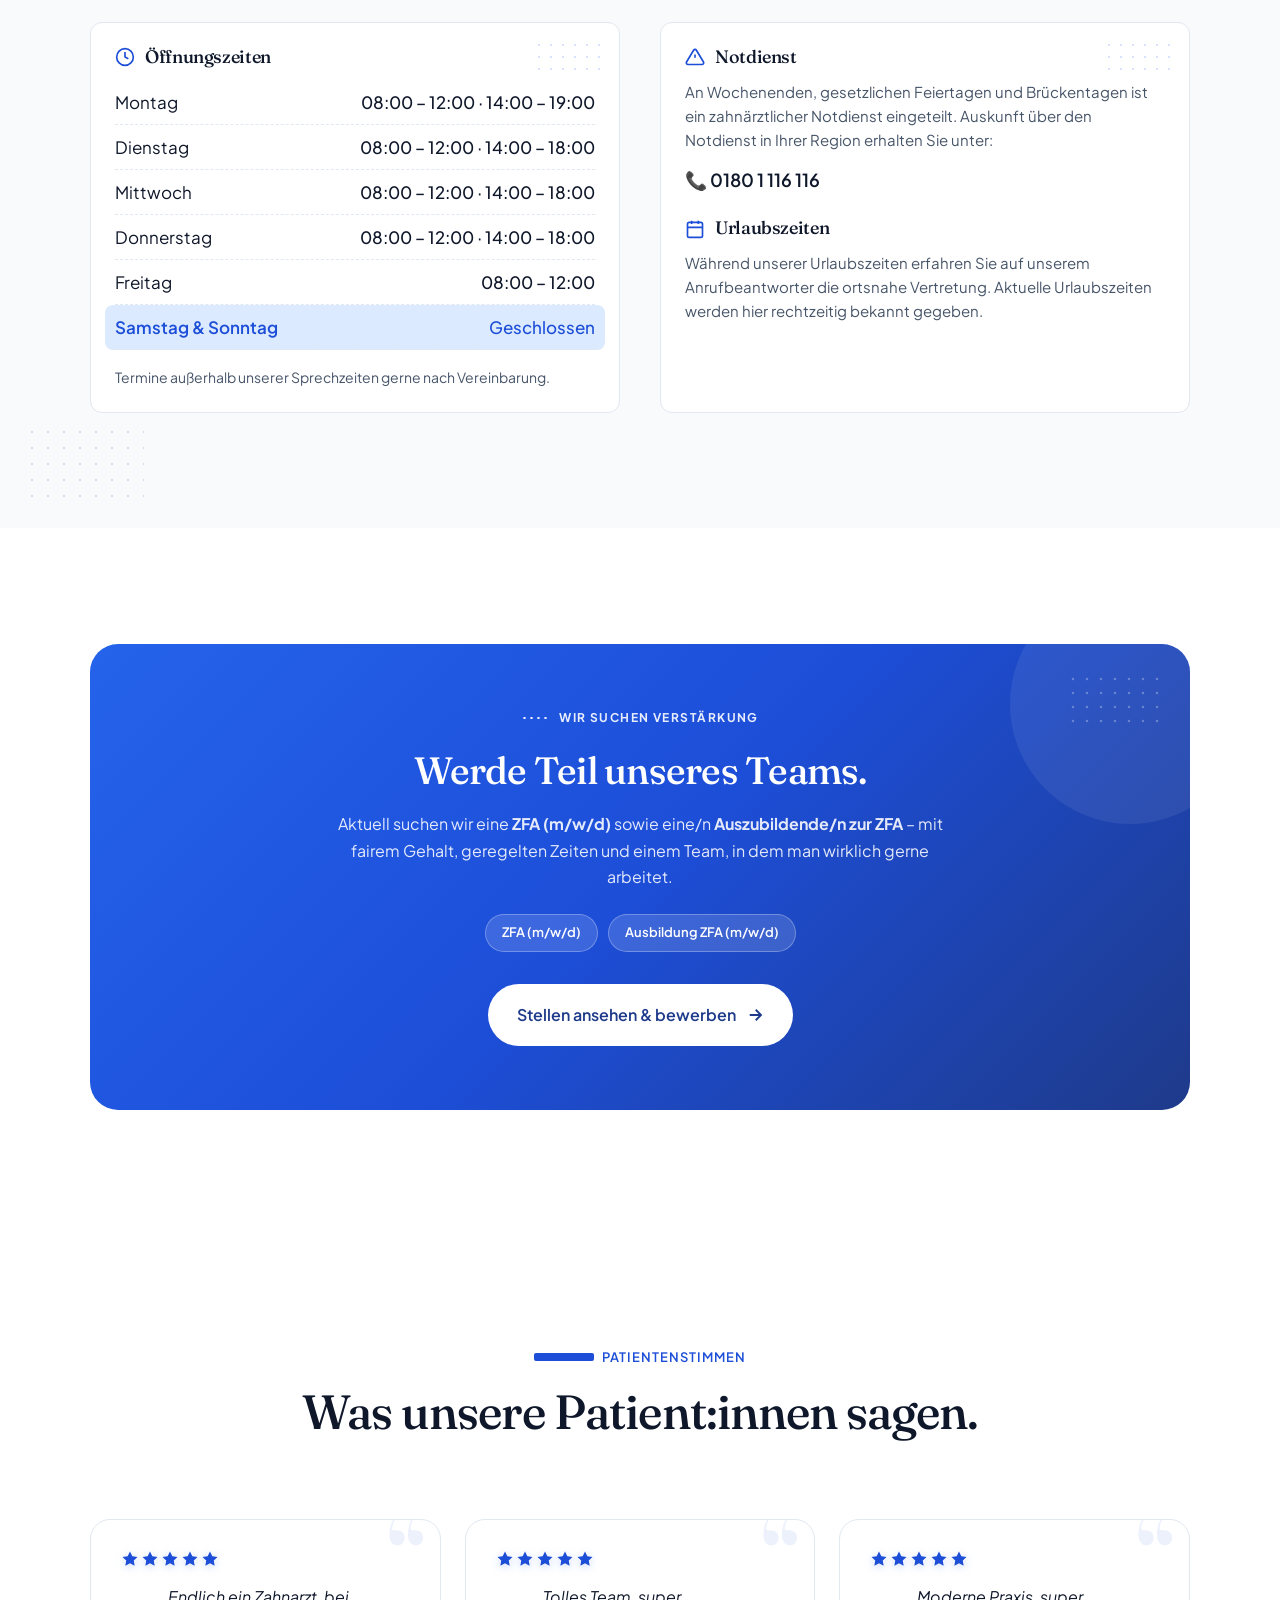
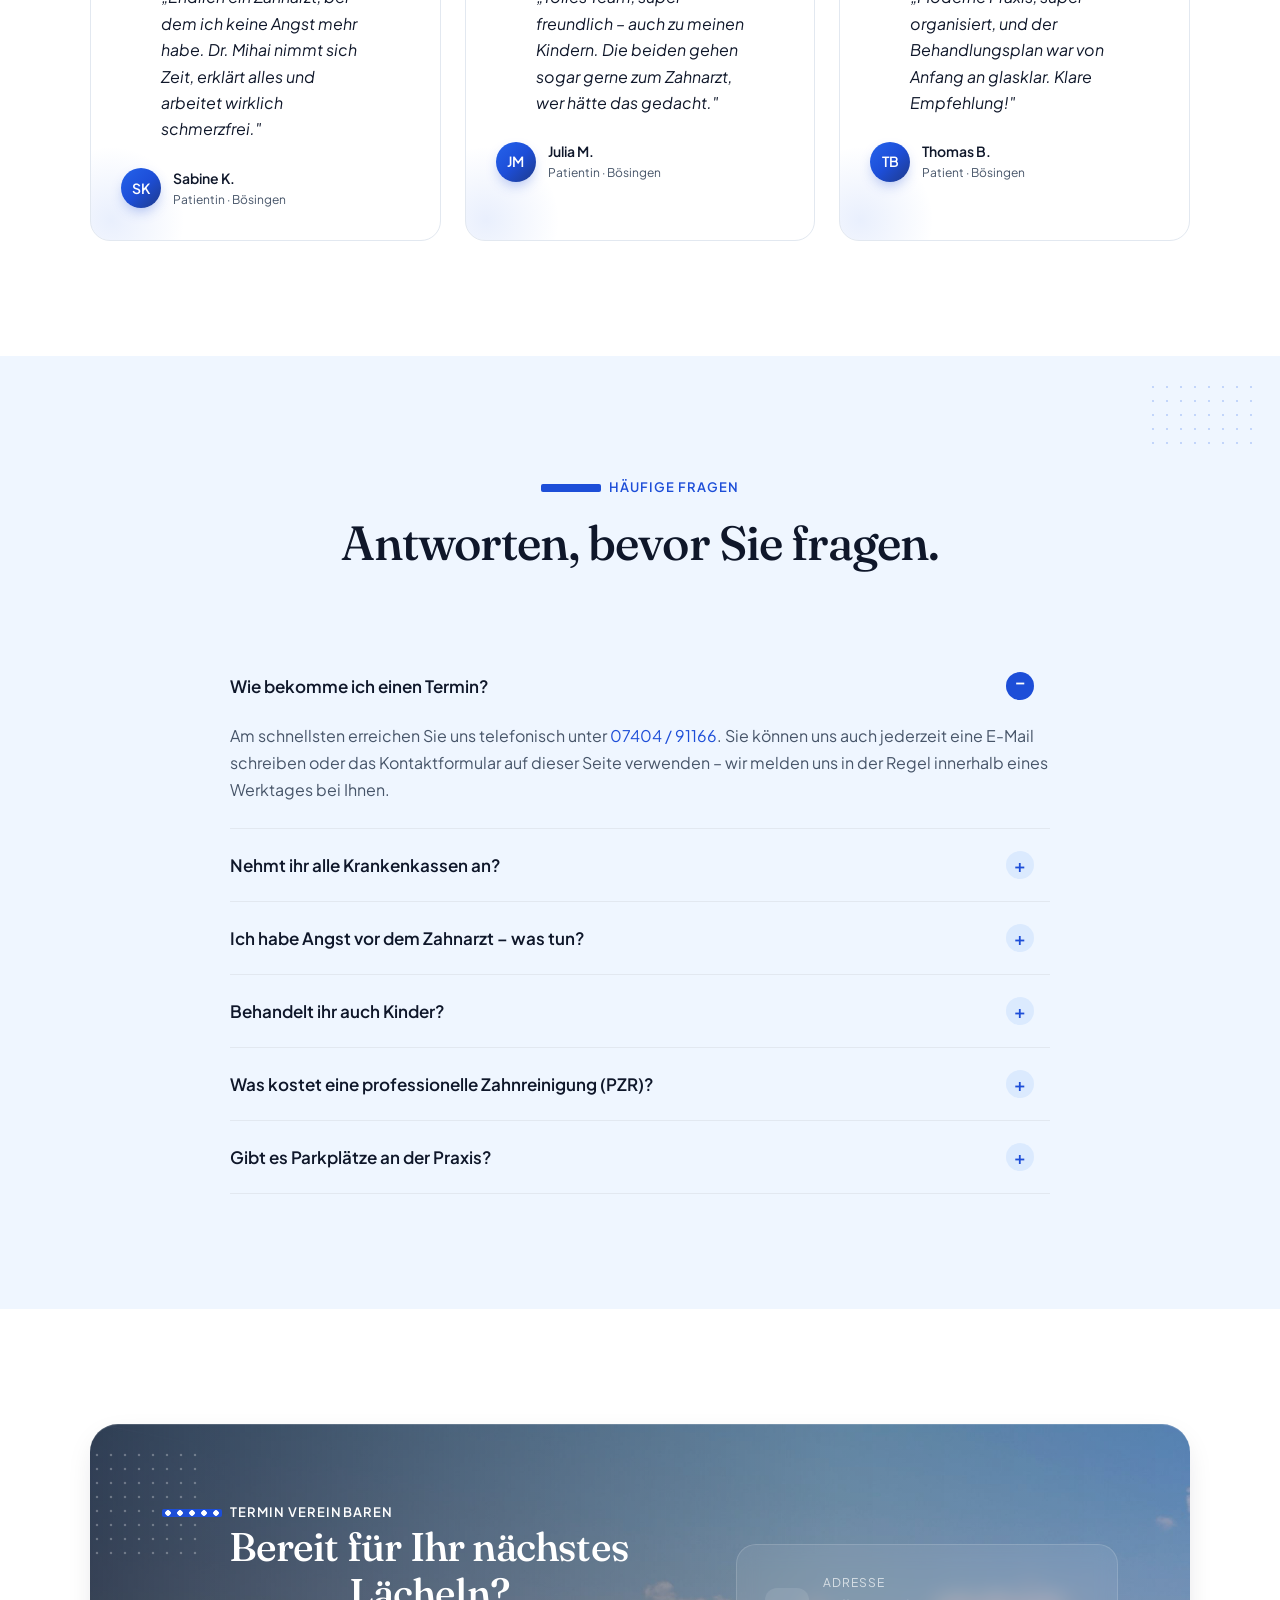
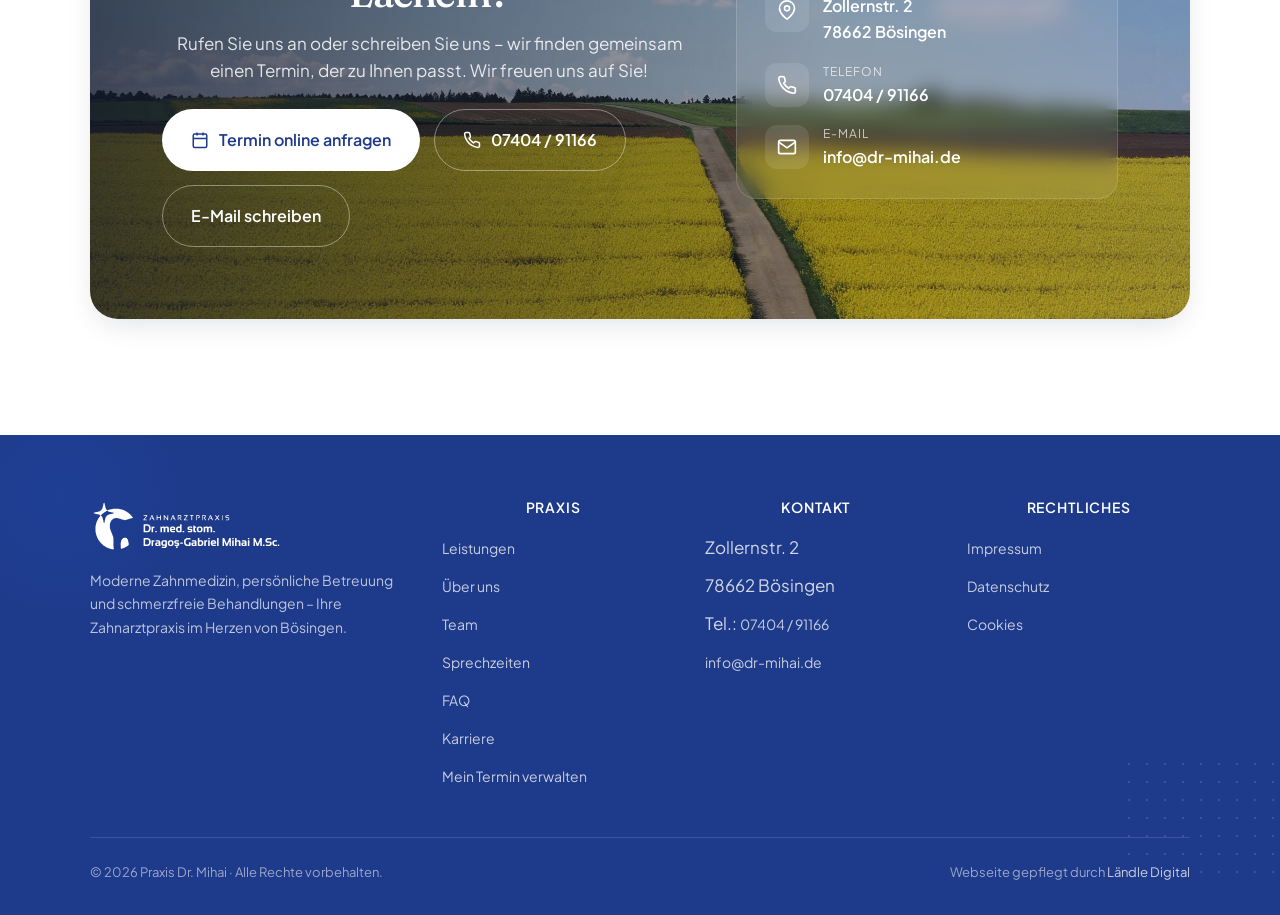
==== commit 963aa631: "Leistungs-Icons laden wieder (Pfad korrigiert) + alle Termin-Trigger leiten zur Dampsoft-Buchung sta" ====
--- a/index.html
+++ b/index.html
@@ -449,7 +449,7 @@
     <div class="services">
       <article class="service-card">
         <div class="service-card__icon service-card__icon--badge">
-          <img src="icons/Icon1_Kinderzahnheilkunde.svg" alt="" width="56" height="56" loading="lazy" />
+          <img src="Icon1_Kinderzahnheilkunde.svg" alt="" width="56" height="56" loading="lazy" />
         </div>
         <h3>Kinderzahnheilkunde</h3>
         <p>Spezielles Fachgebiet für die Versorgung von Kindern und Jugendlichen – von Prävention über Früherkennung bis zur Behandlung. Mit kindgerechter Betreuung und behutsamem Angstabbau.</p>
@@ -457,7 +457,7 @@
 
       <article class="service-card">
         <div class="service-card__icon service-card__icon--badge">
-          <img src="icons/Icon2_Prophylaxe.svg" alt="" width="56" height="56" loading="lazy" />
+          <img src="Icon2_Prophylaxe.svg" alt="" width="56" height="56" loading="lazy" />
         </div>
         <h3>Prophylaxe</h3>
         <p>Vorbeugung von Zahnerkrankungen durch professionelle Zahnreinigung, Fluoridierung, Fissurenversiegelung, Ernährungsberatung und individuelle Mundhygiene­instruktion.</p>
@@ -465,7 +465,7 @@
 
       <article class="service-card">
         <div class="service-card__icon service-card__icon--badge">
-          <img src="icons/Icon3_Parodontologie-2.svg" alt="" width="56" height="56" loading="lazy" />
+          <img src="Icon3_Parodontologie-2.svg" alt="" width="56" height="56" loading="lazy" />
         </div>
         <h3>Parodontologie</h3>
         <p>Diagnose und Behandlung von Zahnfleisch- und Zahnhalteapparat­erkrankungen (z. B. Gingivitis, Parodontitis). Ziel ist der dauerhafte Zahnerhalt und Ihre allgemeine Gesundheit.</p>
@@ -473,7 +473,7 @@
 
       <article class="service-card">
         <div class="service-card__icon service-card__icon--badge">
-          <img src="icons/Icon4_Fullungstherapie.svg" alt="" width="56" height="56" loading="lazy" />
+          <img src="Icon4_Fullungstherapie.svg" alt="" width="56" height="56" loading="lazy" />
         </div>
         <h3>Füllungstherapie</h3>
         <p>Behandlung von Zahndefekten durch moderne, substanzschonende Füllungen aus Komposit, Keramik oder hochwertigen Zementen – ästhetisch und langlebig.</p>
@@ -481,7 +481,7 @@
 
       <article class="service-card">
         <div class="service-card__icon service-card__icon--badge">
-          <img src="icons/Icon5_Endodontie.svg" alt="" width="56" height="56" loading="lazy" />
+          <img src="Icon5_Endodontie.svg" alt="" width="56" height="56" loading="lazy" />
         </div>
         <h3>Endodontie</h3>
         <p>Erhaltung stark geschädigter Zähne durch Wurzelkanal­behandlung. Moderne Techniken und mikroskopische Präzision sichern hohe Erfolgsraten.</p>
@@ -489,7 +489,7 @@
 
       <article class="service-card">
         <div class="service-card__icon service-card__icon--badge">
-          <img src="icons/Icon6_Chirurgische.svg" alt="" width="56" height="56" loading="lazy" />
+          <img src="Icon6_Chirurgische.svg" alt="" width="56" height="56" loading="lazy" />
         </div>
         <h3>Chirurgische Behandlungen</h3>
         <p>Ambulante Eingriffe wie Zahnextraktionen bei nicht erhaltungs­fähigen Zähnen – professionell, schonend und in entspannter Atmosphäre.</p>
@@ -497,7 +497,7 @@
 
       <article class="service-card">
         <div class="service-card__icon service-card__icon--badge">
-          <img src="icons/Icon7_Prothetik.svg" alt="" width="56" height="56" loading="lazy" />
+          <img src="Icon7_Prothetik.svg" alt="" width="56" height="56" loading="lazy" />
         </div>
         <h3>Prothetik &amp; Zahnersatz</h3>
         <p>Ersatz fehlender Zähne mit Kronen, Brücken und Implantaten. Ziel sind volle Funktion, natürliche Ästhetik und mehr Lebensqualität – passend zu Ihrem Lächeln.</p>
@@ -505,7 +505,7 @@
 
       <article class="service-card">
         <div class="service-card__icon service-card__icon--badge">
-          <img src="icons/Icon8_Angstpatienten.svg" alt="" width="56" height="56" loading="lazy" />
+          <img src="Icon8_Angstpatienten.svg" alt="" width="56" height="56" loading="lazy" />
         </div>
         <h3>Angstpatienten</h3>
         <p>Spezielle Betreuung durch einfühlsame Kommunikation, beruhigende Methoden oder Sedierung – für entspannte und stressfreie Zahnarztbesuche.</p>
@@ -513,7 +513,7 @@
 
       <article class="service-card">
         <div class="service-card__icon service-card__icon--badge">
-          <img src="icons/Icon9_CMD.svg" alt="" width="56" height="56" loading="lazy" />
+          <img src="Icon9_CMD.svg" alt="" width="56" height="56" loading="lazy" />
         </div>
         <h3>CMD &amp; Kiefergelenk</h3>
         <p>Behandlung von Kiefergelenks- und Kaumuskelstörungen (CMD) – mit Schienentherapie, Physiotherapie und entspannungs­fördernden Verfahren.</p>
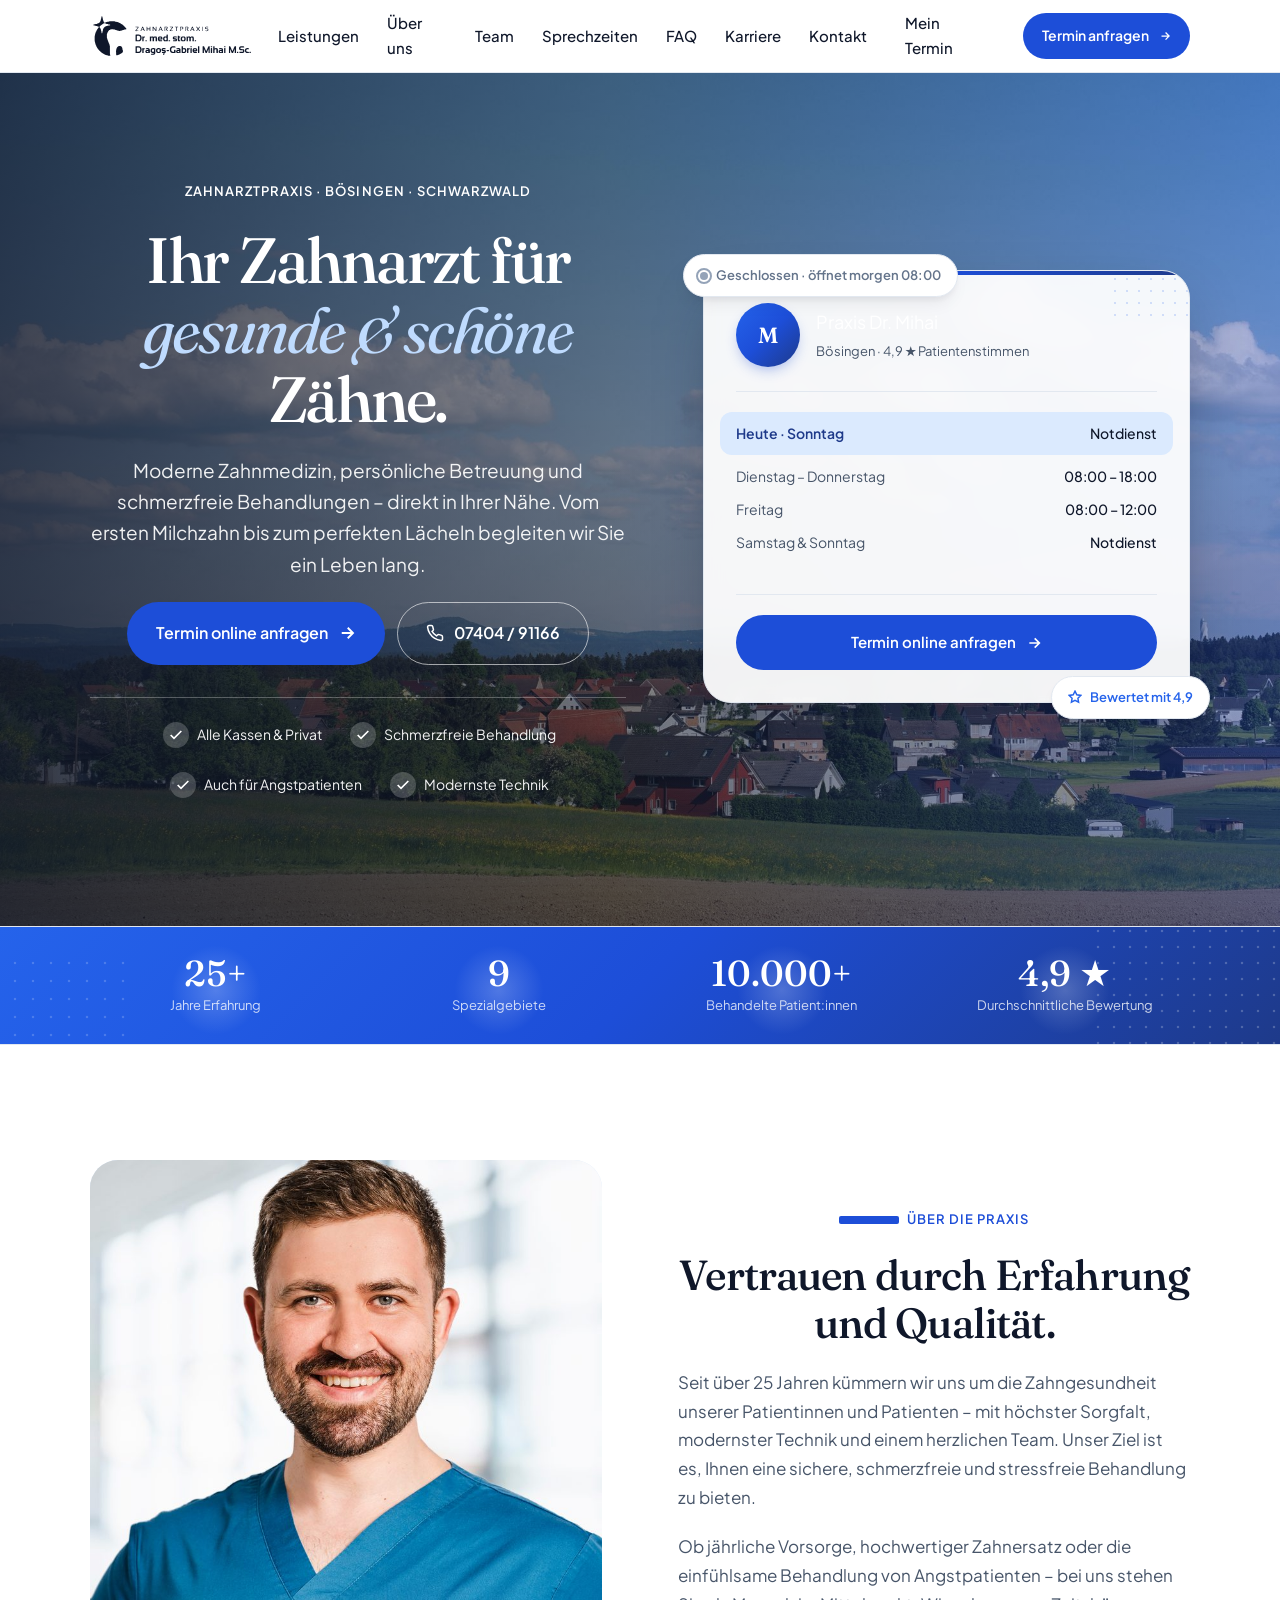
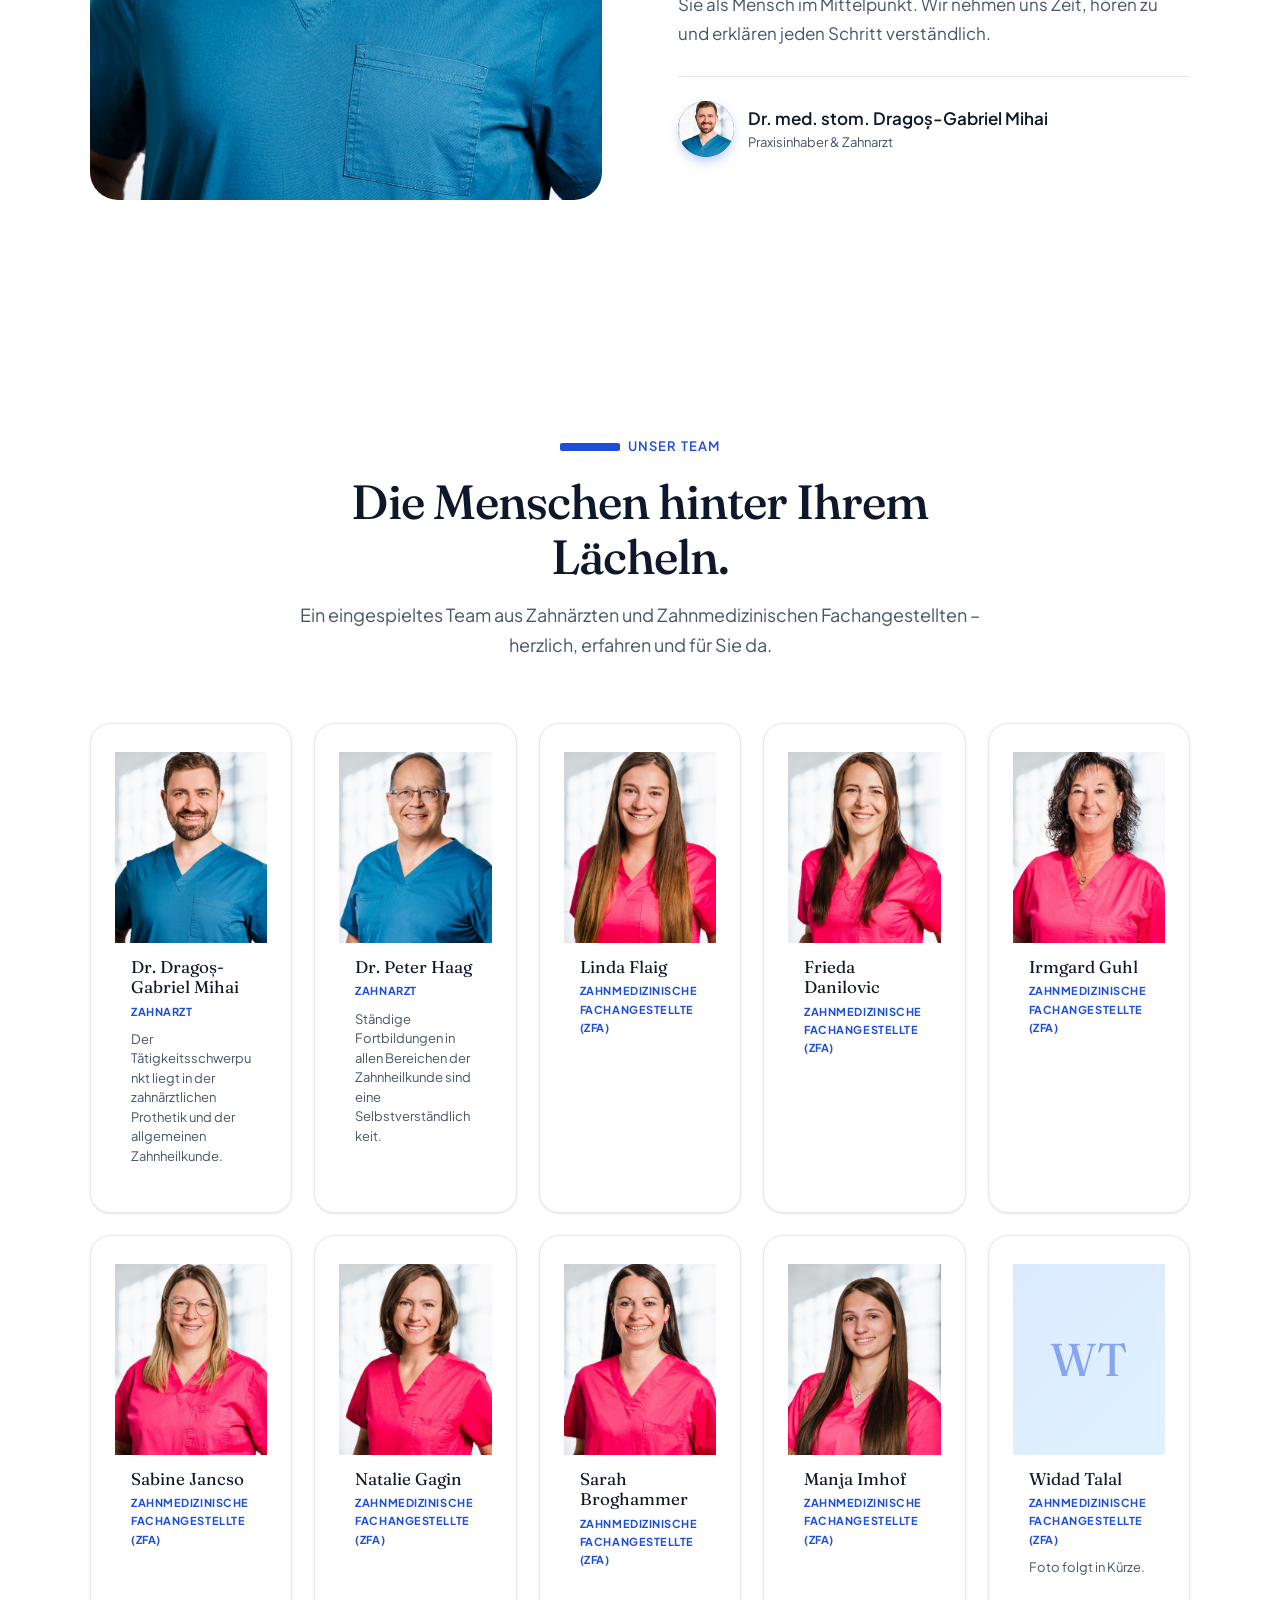
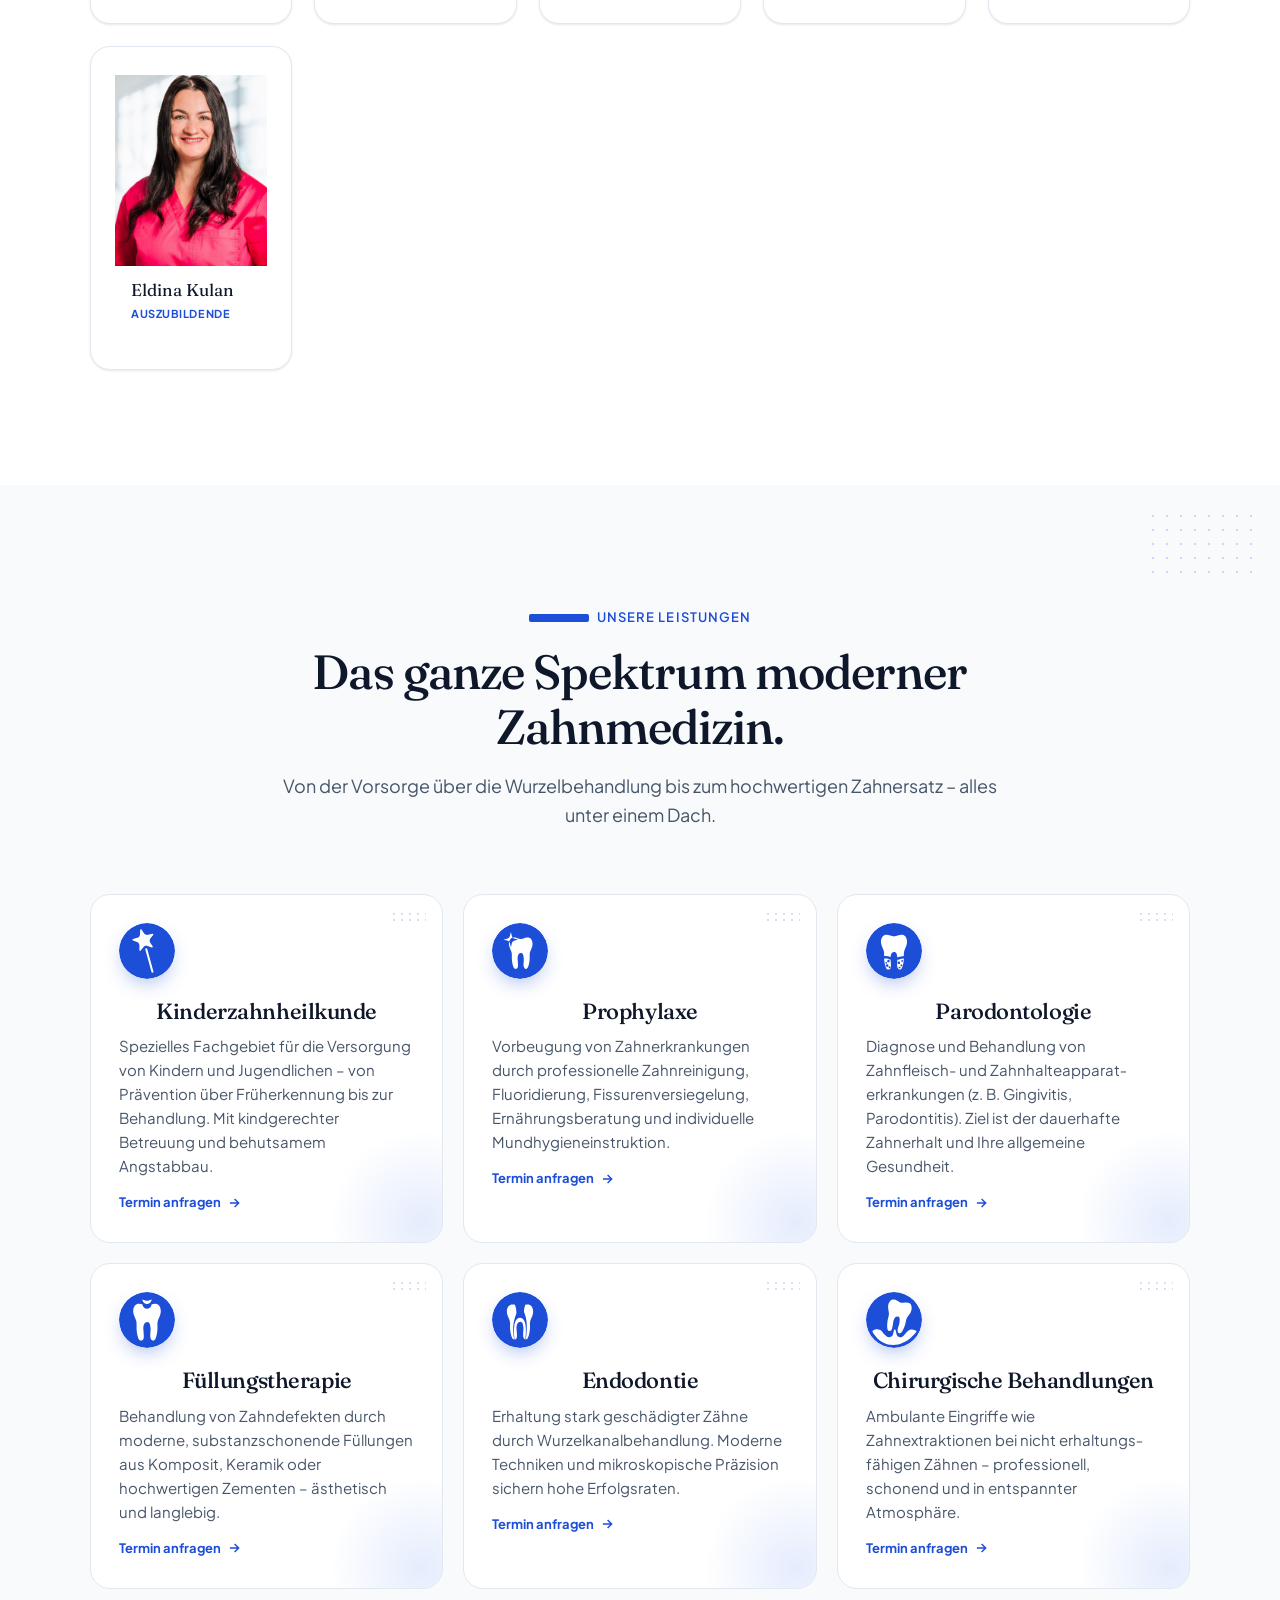
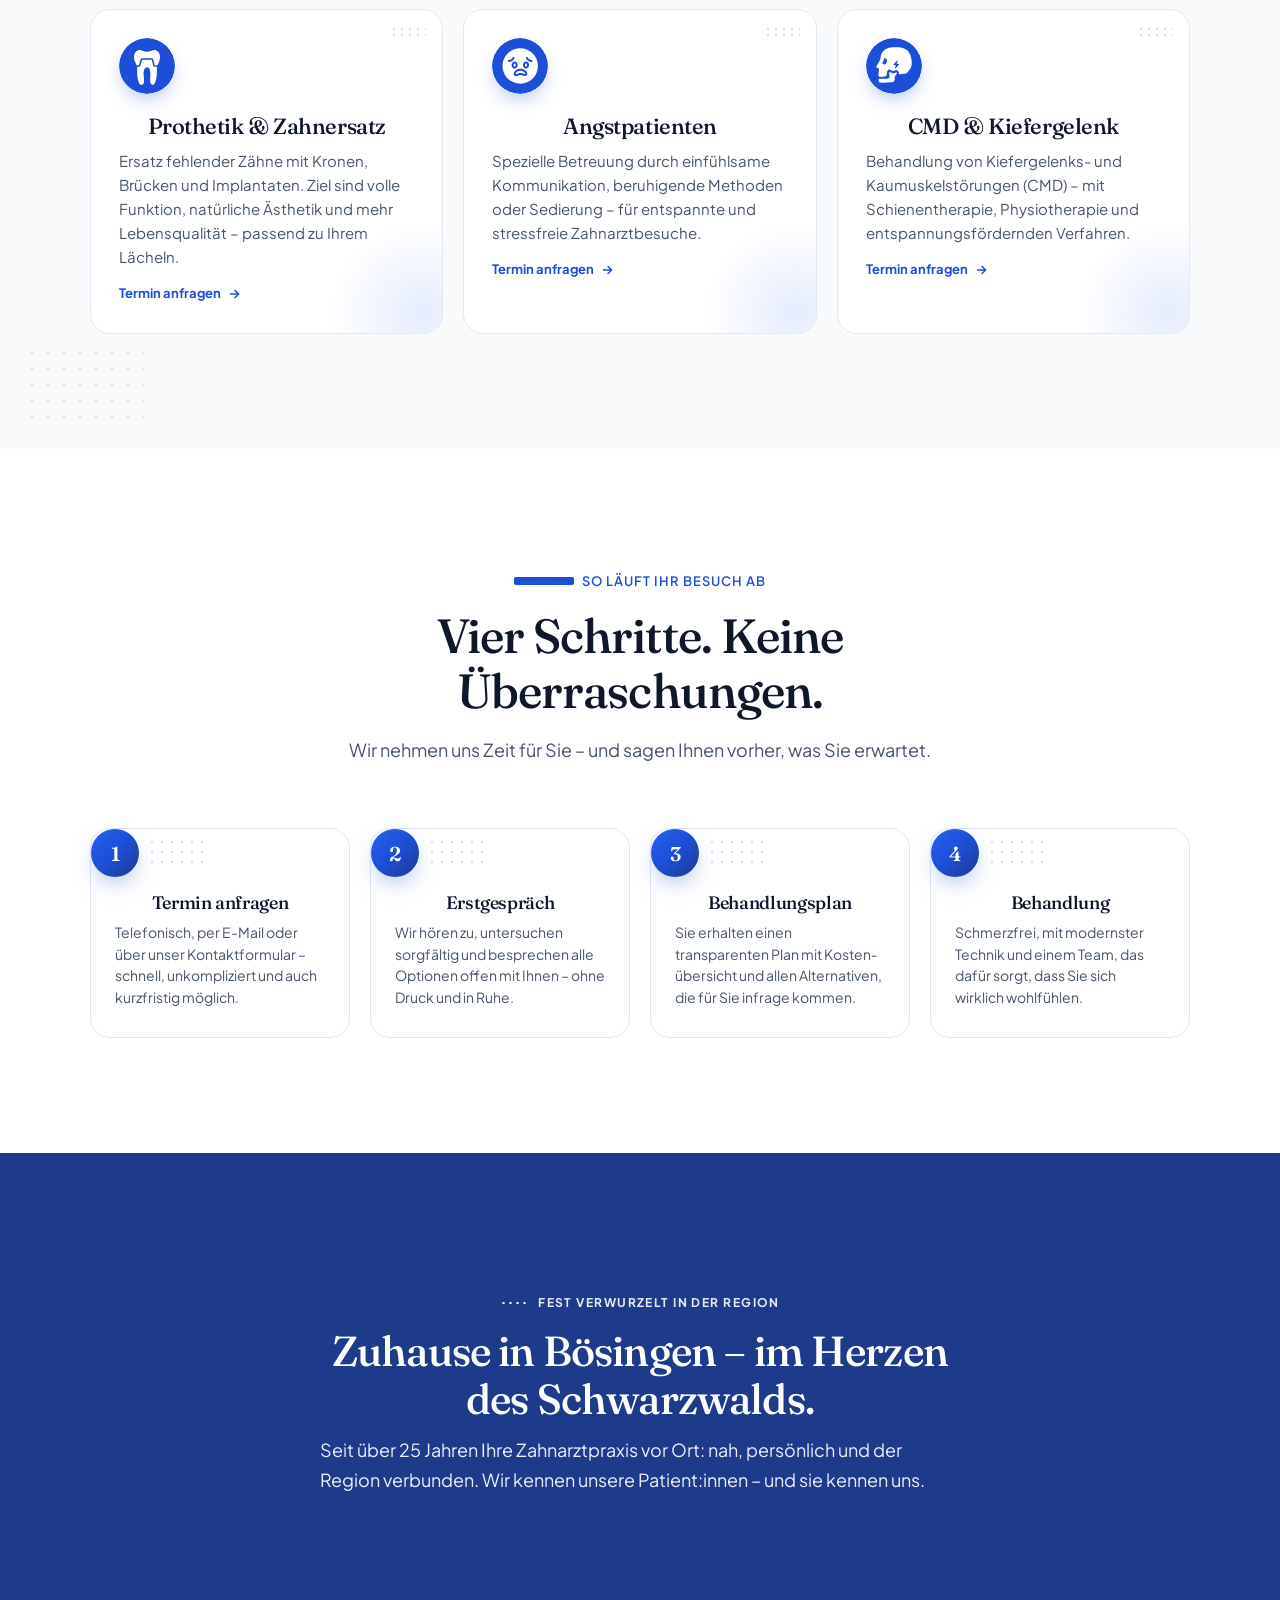
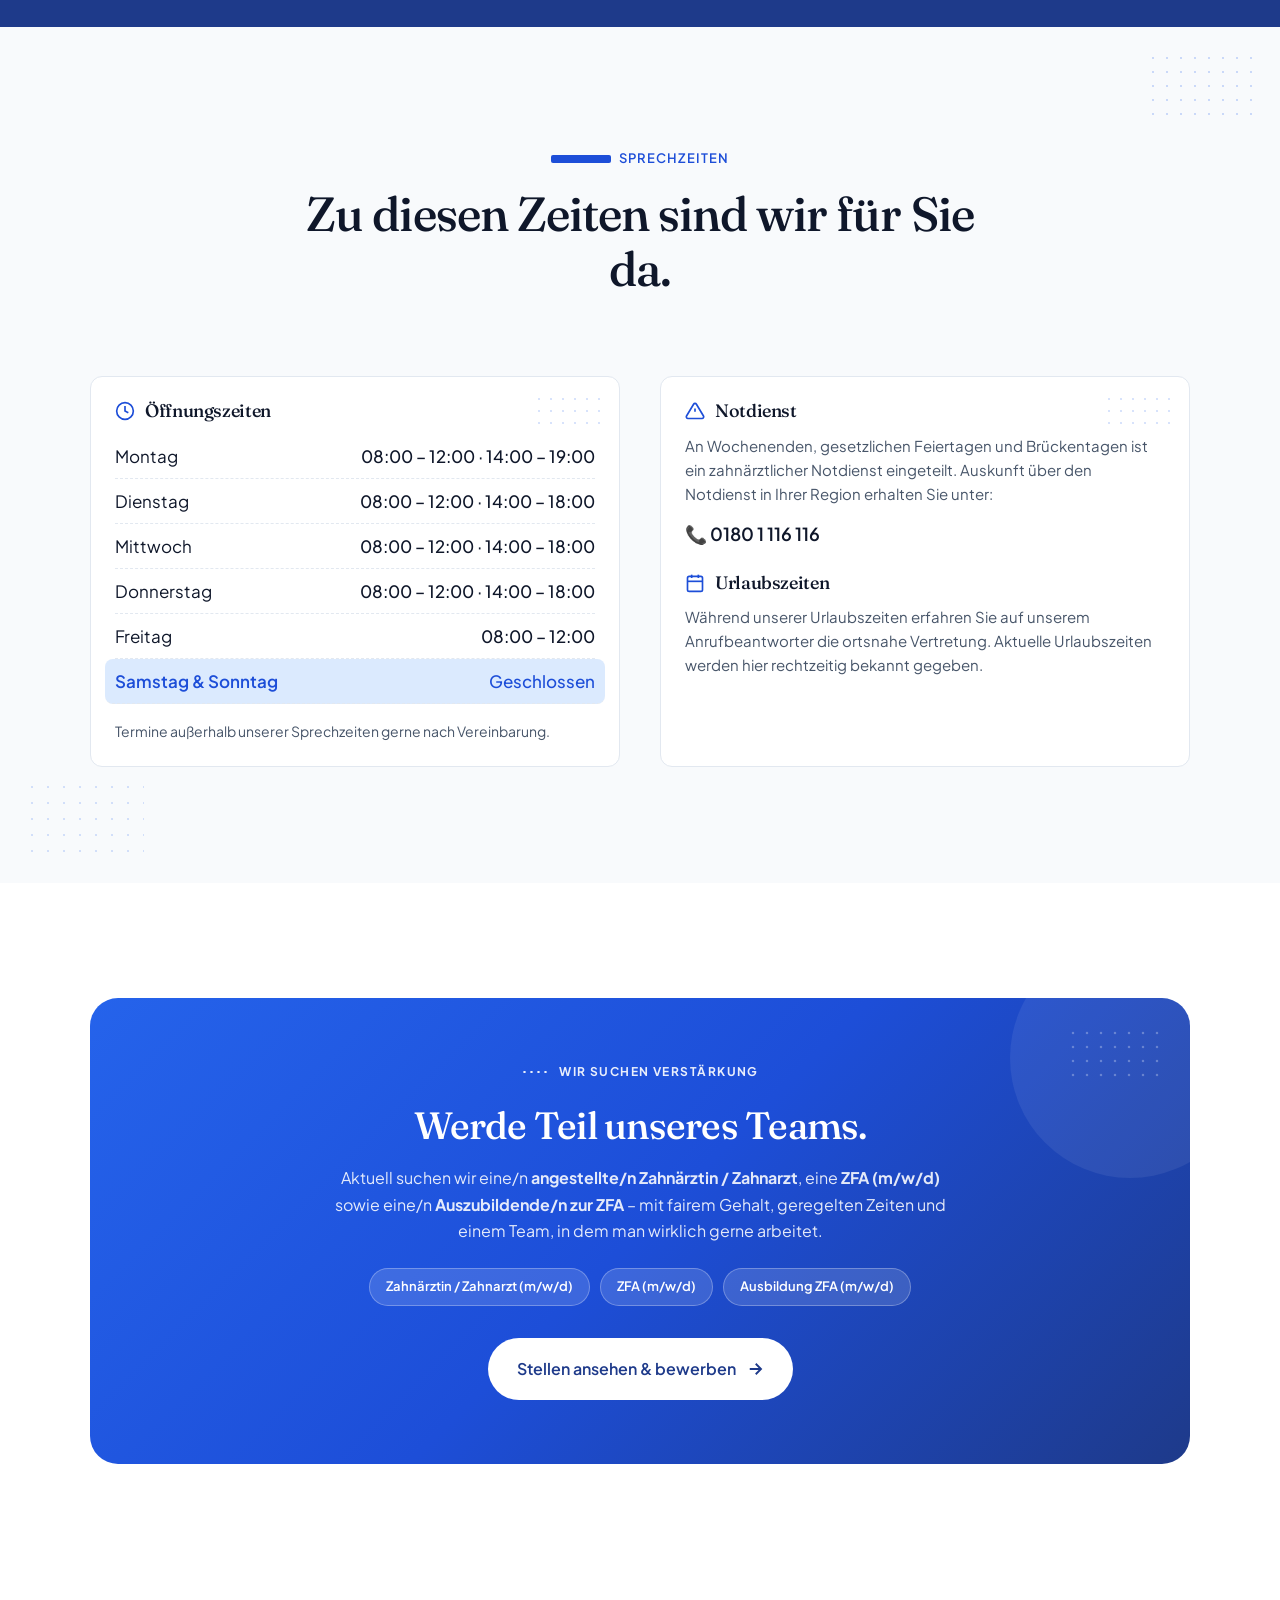
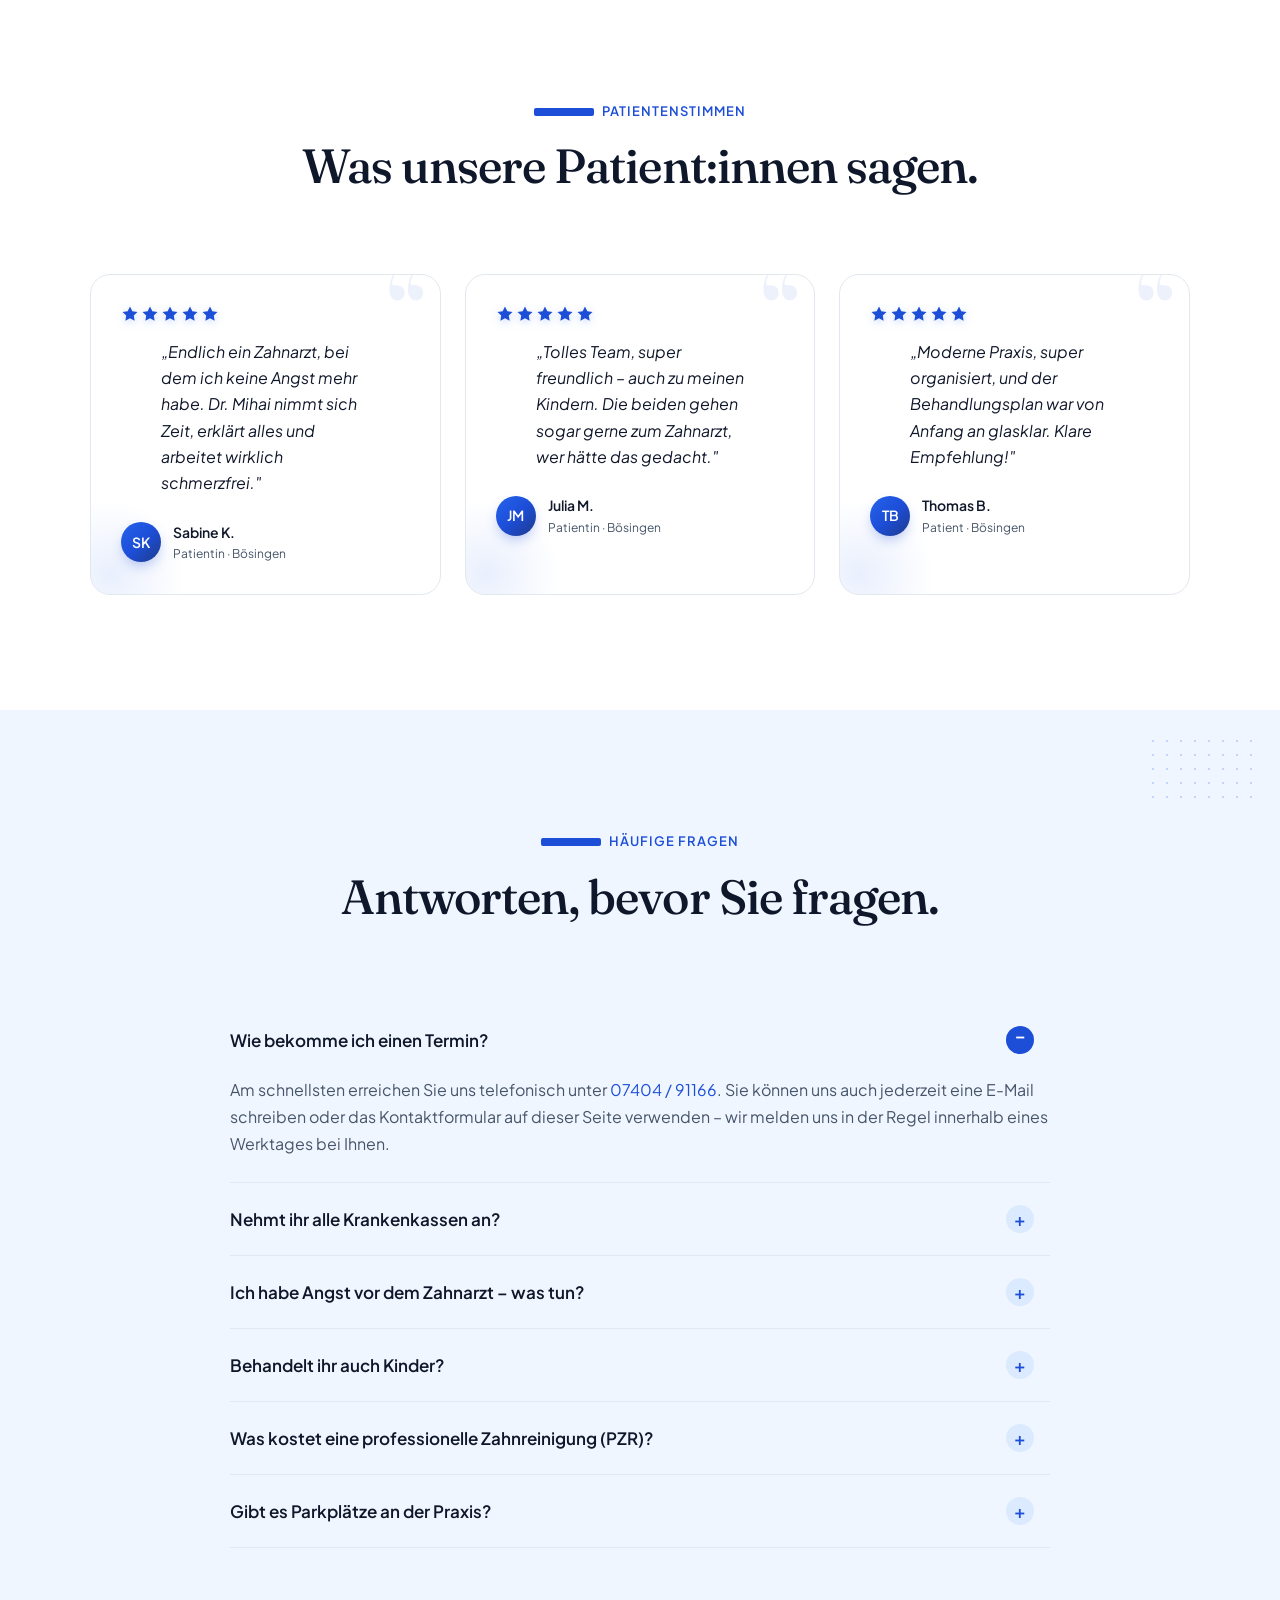
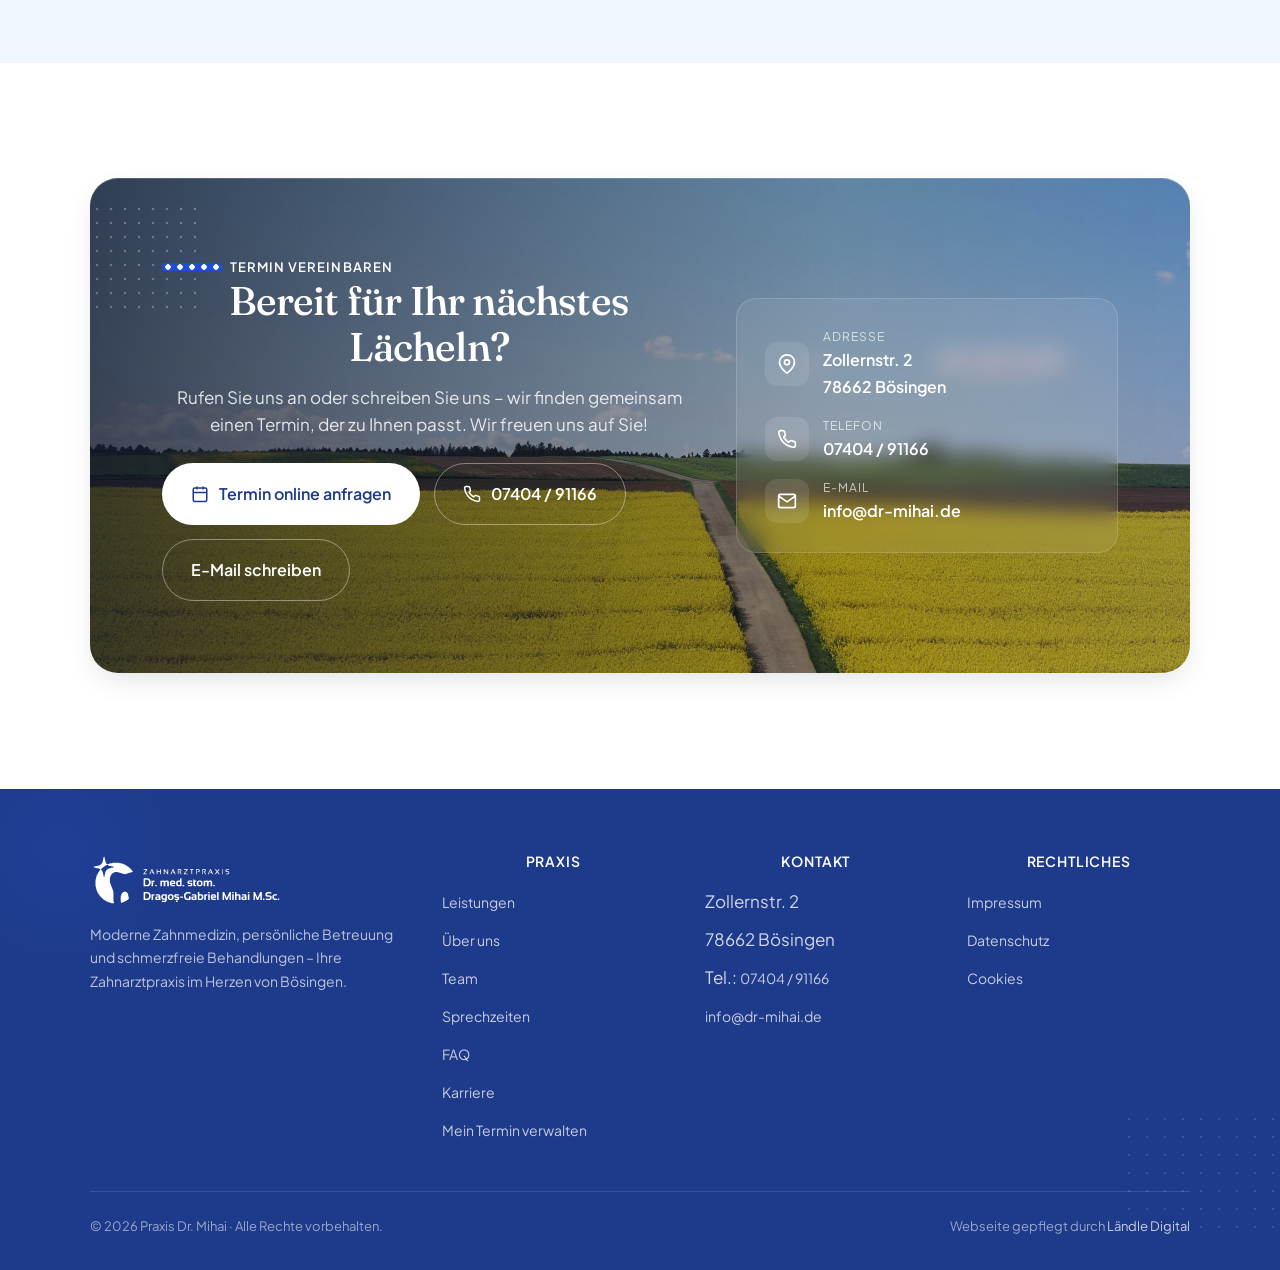
==== commit ce60ac5e: "Karriere: Stelle Angestellte:r Zahnaerztin/Zahnarzt wieder aufgenommen; Team: Widad Talal (ZFA) erga" ====
--- a/index.html
+++ b/index.html
@@ -424,6 +424,14 @@
           <span class="team-card__role">Zahnmedizinische Fachangestellte (ZFA)</span>
         </figcaption>
       </figure>
+      <figure class="team-card team-card--nophoto">
+        <div class="team-card__placeholder" aria-hidden="true"><span>WT</span></div>
+        <figcaption>
+          <span class="team-card__name">Widad Talal</span>
+          <span class="team-card__role">Zahnmedizinische Fachangestellte (ZFA)</span>
+          <p class="team-card__desc">Foto folgt in Kürze.</p>
+        </figcaption>
+      </figure>
       <figure class="team-card">
         <img src="team-9.jpg" alt="Eldina Kulan" width="800" height="1000" loading="lazy" />
         <figcaption>
@@ -628,11 +636,12 @@
       <span class="career-tile__eyebrow">Wir suchen Verstärkung</span>
       <h2>Werde Teil unseres Teams.</h2>
       <p>
-        Aktuell suchen wir eine <strong>ZFA (m/w/d)</strong> sowie eine/n
-        <strong>Auszubildende/n zur ZFA</strong> – mit fairem Gehalt, geregelten
-        Zeiten und einem Team, in dem man wirklich gerne arbeitet.
+        Aktuell suchen wir eine/n <strong>angestellte/n Zahnärztin / Zahnarzt</strong>,
+        eine <strong>ZFA (m/w/d)</strong> sowie eine/n <strong>Auszubildende/n zur ZFA</strong>
+        – mit fairem Gehalt, geregelten Zeiten und einem Team, in dem man wirklich gerne arbeitet.
       </p>
       <div class="career-tile__roles">
+        <span>Zahnärztin / Zahnarzt (m/w/d)</span>
         <span>ZFA (m/w/d)</span>
         <span>Ausbildung ZFA (m/w/d)</span>
       </div>
@@ -1022,7 +1031,7 @@
     </button>
   </header>
   <div class="career-pop__body">
-    <p>Wir suchen eine <strong>ZFA (m/w/d)</strong> sowie eine/n <strong>Auszubildende/n zur ZFA</strong> – faires Gehalt, geregelte Zeiten und ein Team, das zusammenhält.</p>
+    <p>Wir suchen eine/n <strong>angestellte/n Zahnärztin / Zahnarzt</strong>, eine <strong>ZFA (m/w/d)</strong> sowie eine/n <strong>Auszubildende/n zur ZFA</strong> – faires Gehalt, geregelte Zeiten und ein Team, das zusammenhält.</p>
     <div class="career-pop__actions">
       <a href="karriere.html#stellen" class="btn btn--primary">Jetzt bewerben</a>
       <button type="button" class="btn btn--ghost" id="careerPopDismiss">Später</button>
